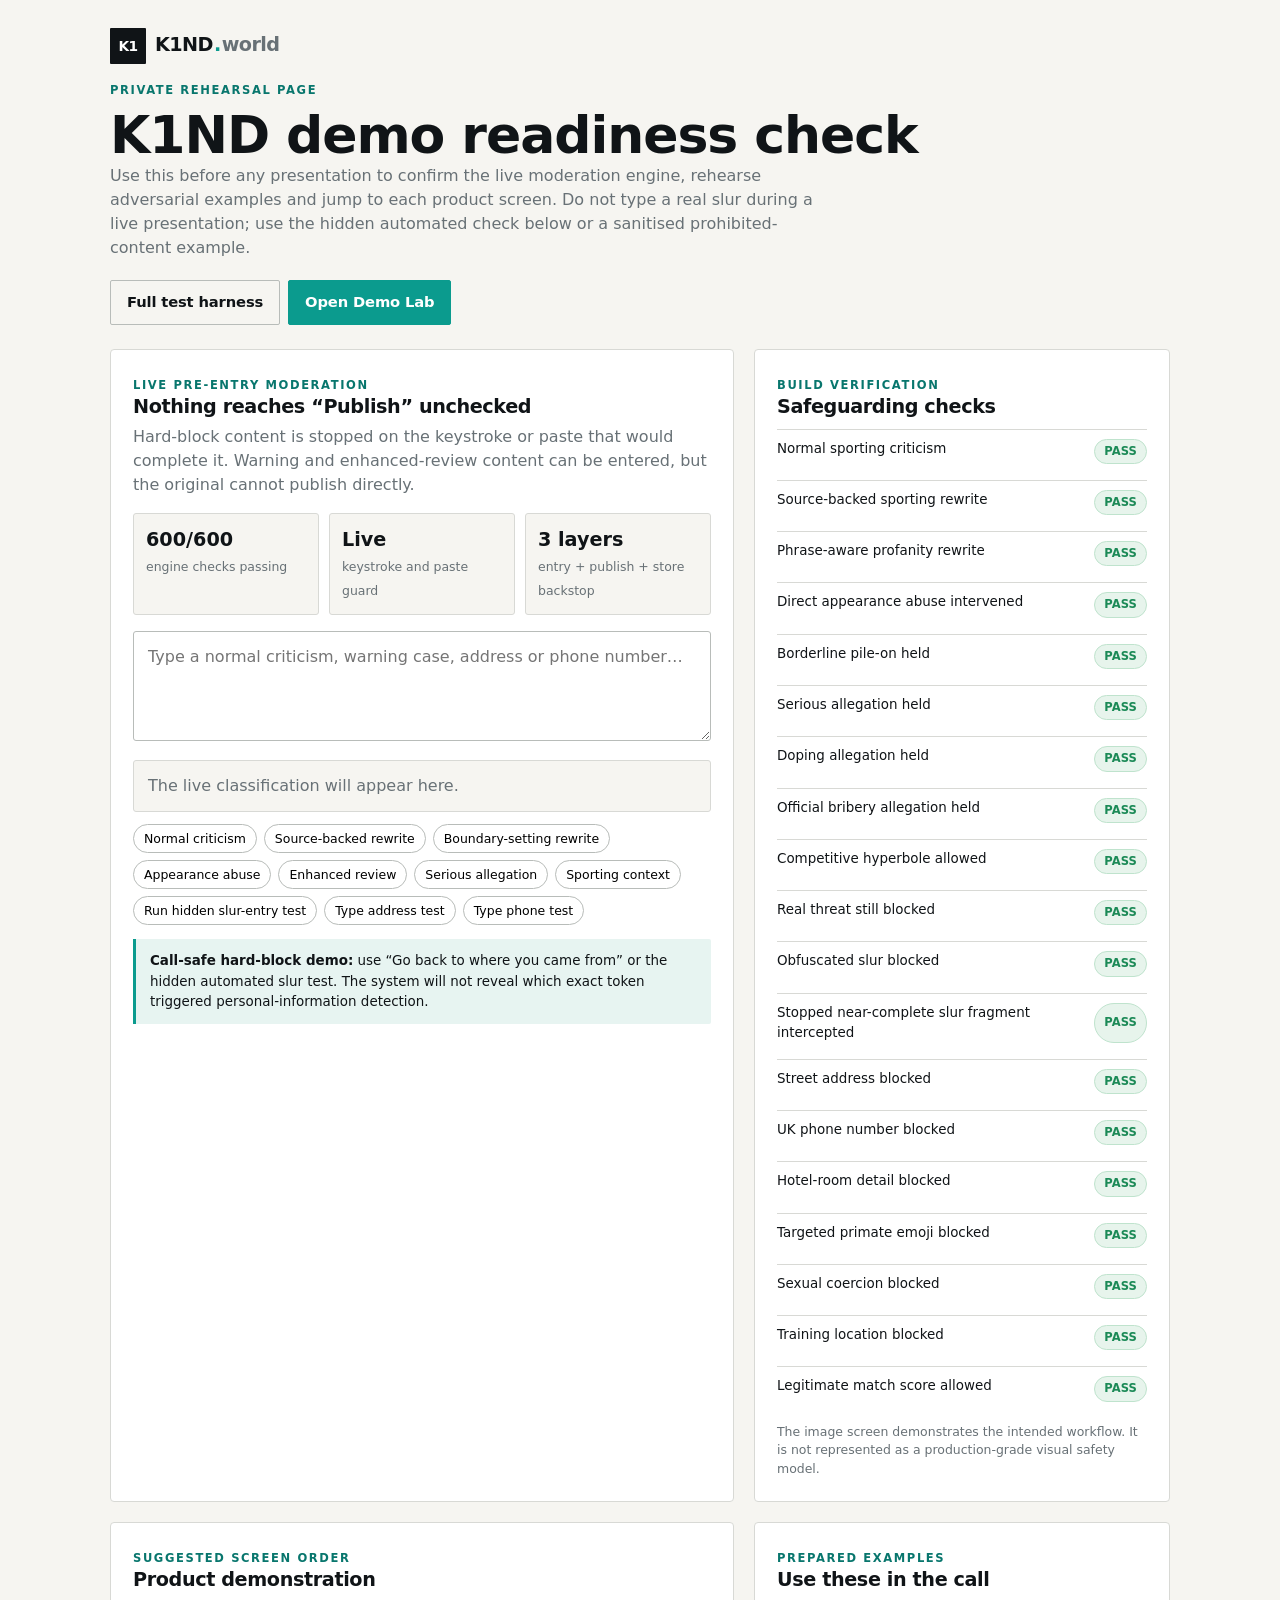
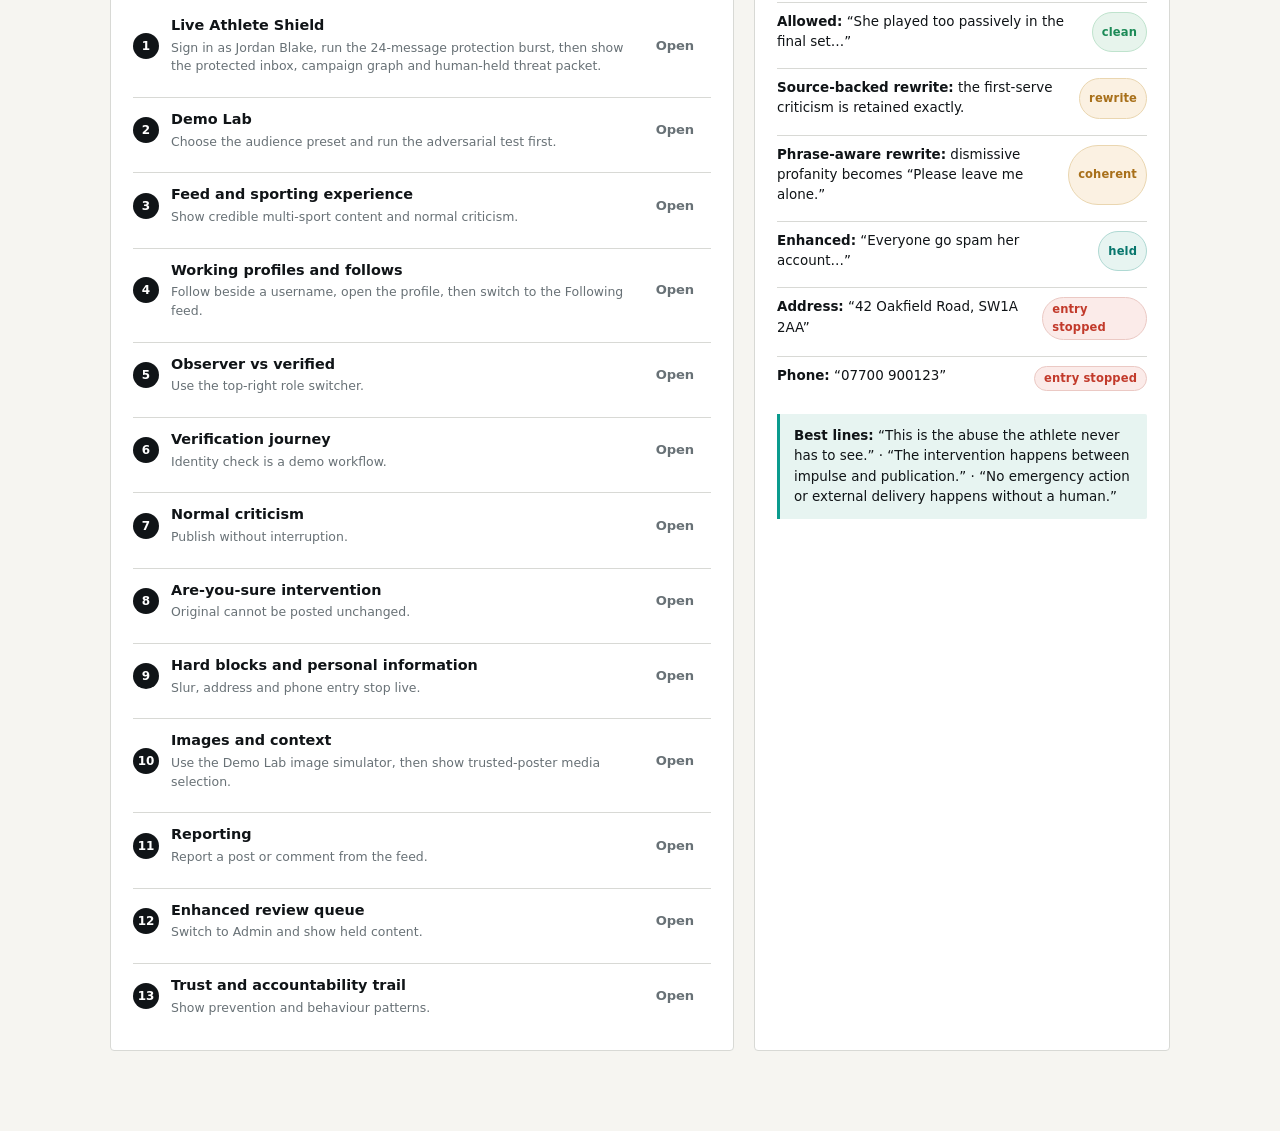
==== demo-rehearsal.html @ 433f6b6a "Add USOPENDEMO" ====
<!doctype html>
<html lang="en">
<head>
  <meta charset="utf-8" />
  <meta name="viewport" content="width=device-width, initial-scale=1" />
  <title>K1ND.world — Demo rehearsal</title>
  <link rel="stylesheet" href="/assets/css/styles.css?v=4.24.1.0" />
  <style>
    body { background: var(--paper); }
    .demo-shell { max-width: 1100px; margin: 0 auto; padding: 28px 20px 80px; }
    .demo-top { display:flex; justify-content:space-between; align-items:flex-start; gap:20px; flex-wrap:wrap; margin-bottom:24px; }
    .demo-top h1 { margin-top:8px; }
    .demo-grid { display:grid; grid-template-columns: 1.2fr .8fr; gap:20px; }
    .demo-card { background:#fff; border:1px solid var(--line); border-radius:var(--r-lg); padding:22px; }
    .demo-card h2 { font-size:1.2rem; margin-bottom:8px; }
    .status-grid { display:grid; grid-template-columns:repeat(3,1fr); gap:10px; margin:16px 0; }
    .status-box { padding:12px; border-radius:var(--r-md); border:1px solid var(--line); background:var(--paper); }
    .status-box b { display:block; font-size:1.2rem; }
    .status-box span { font-size:.78rem; color:var(--muted); }
    .rehearsal textarea { width:100%; min-height:110px; box-sizing:border-box; padding:13px 14px; border:1px solid var(--line-strong); border-radius:var(--r-md); font:inherit; resize:vertical; }
    .demo-result { margin-top:12px; padding:13px 14px; border-radius:var(--r-md); border:1px solid var(--line); background:var(--paper); min-height:48px; }
    .demo-result.clean { background:var(--ok-tint); border-color:#BFE3CD; }
    .demo-result.warning { background:var(--warn-tint); border-color:#EAD6B0; }
    .demo-result.review { background:var(--teal-tint); border-color:var(--teal-line); }
    .demo-result.block { background:var(--danger-tint); border-color:#EBC9C4; }
    .sample-row { display:flex; gap:7px; flex-wrap:wrap; margin-top:12px; }
    .sample { border:1px solid var(--line-strong); background:#fff; border-radius:999px; padding:6px 10px; cursor:pointer; font-size:.78rem; }
    .steps { counter-reset:step; display:grid; gap:10px; margin-top:14px; }
    .step { display:grid; grid-template-columns:28px 1fr auto; gap:10px; align-items:center; padding:11px 0; border-top:1px solid var(--line); }
    .step:first-child { border-top:0; }
    .step:before { counter-increment:step; content:counter(step); width:26px; height:26px; display:grid; place-items:center; border-radius:50%; background:var(--ink); color:#fff; font-size:.75rem; font-weight:700; }
    .step b { display:block; font-size:.9rem; }
    .step span { display:block; color:var(--muted); font-size:.78rem; margin-top:2px; }
    .pass-list { display:grid; gap:7px; margin-top:12px; }
    .pass-row { display:flex; justify-content:space-between; gap:12px; padding:9px 0; border-top:1px solid var(--line); font-size:.84rem; }
    .callout { margin-top:14px; padding:12px 14px; border-left:3px solid var(--teal); background:var(--teal-tint); border-radius:0 var(--r-sm) var(--r-sm) 0; font-size:.84rem; }
    @media (max-width:850px) { .demo-grid { grid-template-columns:1fr; } .status-grid { grid-template-columns:1fr; } }
  </style>
</head>
<body>
  <main class="demo-shell">
    <div class="demo-top">
      <div>
        <a class="brand" href="/"><span class="k">K1ND</span><span class="dot">.</span><span class="world">world</span></a>
        <span class="eyebrow" style="display:block;margin-top:18px">Private rehearsal page</span>
        <h1>K1ND demo readiness check</h1>
        <p class="muted" style="max-width:720px">Use this before any presentation to confirm the live moderation engine, rehearse adversarial examples and jump to each product screen. Do not type a real slur during a live presentation; use the hidden automated check below or a sanitised prohibited-content example.</p>
      </div>
      <div class="row gap-8 wrap">
        <a class="btn btn-ghost" href="/moderation-test.html">Full test harness</a>
        <a class="btn btn-teal" href="/demo-lab">Open Demo Lab</a>
      </div>
    </div>

    <div class="demo-grid">
      <section class="demo-card rehearsal">
        <span class="eyebrow">Live pre-entry moderation</span>
        <h2>Nothing reaches “Publish” unchecked</h2>
        <p class="muted">Hard-block content is stopped on the keystroke or paste that would complete it. Warning and enhanced-review content can be entered, but the original cannot publish directly.</p>
        <div class="status-grid">
          <div class="status-box"><b id="pass-count">—</b><span>engine checks passing</span></div>
          <div class="status-box"><b>Live</b><span>keystroke and paste guard</span></div>
          <div class="status-box"><b>3 layers</b><span>entry + publish + store backstop</span></div>
        </div>
        <textarea id="rehearsal" placeholder="Type a normal criticism, warning case, address or phone number…"></textarea>
        <div id="demo-result" class="demo-result"><span class="muted">The live classification will appear here.</span></div>
        <div class="sample-row">
          <button class="sample" data-load="She played too passively in the final set and needs to be more aggressive on the return.">Normal criticism</button>
          <button class="sample" data-load="Your first serve kept landing short, you useless clown.">Source-backed rewrite</button>
          <button class="sample" data-load="Why don't you just fuck off, you idiot?">Boundary-setting rewrite</button>
          <button class="sample" data-load="Fat cow.">Appearance abuse</button>
          <button class="sample" data-load="Everyone go spam her account after that loss.">Enhanced review</button>
          <button class="sample" data-load="That player is a rapist.">Serious allegation</button>
          <button class="sample" data-load="I'm going to destroy you in the final.">Sporting context</button>
          <button class="sample" data-type="slur">Run hidden slur-entry test</button>
          <button class="sample" data-type="address">Type address test</button>
          <button class="sample" data-type="phone">Type phone test</button>
        </div>
        <div class="callout"><strong>Call-safe hard-block demo:</strong> use “Go back to where you came from” or the hidden automated slur test. The system will not reveal which exact token triggered personal-information detection.</div>
      </section>

      <section class="demo-card">
        <span class="eyebrow">Build verification</span>
        <h2>Safeguarding checks</h2>
        <div id="pass-list" class="pass-list"></div>
        <p class="muted" style="font-size:.78rem;margin-top:12px">The image screen demonstrates the intended workflow. It is not represented as a production-grade visual safety model.</p>
      </section>

      <section class="demo-card">
        <span class="eyebrow">Suggested screen order</span>
        <h2>Product demonstration</h2>
        <div class="steps">
          <div class="step"><div><b>Live Athlete Shield</b><span>Sign in as Jordan Blake, run the 24-message protection burst, then show the protected inbox, campaign graph and human-held threat packet.</span></div><a class="btn btn-quiet btn-sm" href="/athlete-shield">Open</a></div>
          <div class="step"><div><b>Demo Lab</b><span>Choose the audience preset and run the adversarial test first.</span></div><a class="btn btn-quiet btn-sm" href="/demo-lab">Open</a></div>
          <div class="step"><div><b>Feed and sporting experience</b><span>Show credible multi-sport content and normal criticism.</span></div><a class="btn btn-quiet btn-sm" href="/feed">Open</a></div>
          <div class="step"><div><b>Working profiles and follows</b><span>Follow beside a username, open the profile, then switch to the Following feed.</span></div><a class="btn btn-quiet btn-sm" href="/user/maravolkov">Open</a></div>
          <div class="step"><div><b>Observer vs verified</b><span>Use the top-right role switcher.</span></div><a class="btn btn-quiet btn-sm" href="/feed">Open</a></div>
          <div class="step"><div><b>Verification journey</b><span>Identity check is a demo workflow.</span></div><a class="btn btn-quiet btn-sm" href="/verify">Open</a></div>
          <div class="step"><div><b>Normal criticism</b><span>Publish without interruption.</span></div><a class="btn btn-quiet btn-sm" href="/feed">Open</a></div>
          <div class="step"><div><b>Are-you-sure intervention</b><span>Original cannot be posted unchanged.</span></div><a class="btn btn-quiet btn-sm" href="/feed">Open</a></div>
          <div class="step"><div><b>Hard blocks and personal information</b><span>Slur, address and phone entry stop live.</span></div><a class="btn btn-quiet btn-sm" href="/create">Open</a></div>
          <div class="step"><div><b>Images and context</b><span>Use the Demo Lab image simulator, then show trusted-poster media selection.</span></div><a class="btn btn-quiet btn-sm" href="/demo-lab">Open</a></div>
          <div class="step"><div><b>Reporting</b><span>Report a post or comment from the feed.</span></div><a class="btn btn-quiet btn-sm" href="/feed">Open</a></div>
          <div class="step"><div><b>Enhanced review queue</b><span>Switch to Admin and show held content.</span></div><a class="btn btn-quiet btn-sm" href="/admin">Open</a></div>
          <div class="step"><div><b>Trust and accountability trail</b><span>Show prevention and behaviour patterns.</span></div><a class="btn btn-quiet btn-sm" href="/trust-dashboard">Open</a></div>
        </div>
      </section>

      <section class="demo-card">
        <span class="eyebrow">Prepared examples</span>
        <h2>Use these in the call</h2>
        <div class="pass-list">
          <div class="pass-row"><span><b>Allowed:</b> “She played too passively in the final set…”</span><span class="badge badge-ok">clean</span></div>
          <div class="pass-row"><span><b>Source-backed rewrite:</b> the first-serve criticism is retained exactly.</span><span class="badge badge-warn">rewrite</span></div>
          <div class="pass-row"><span><b>Phrase-aware rewrite:</b> dismissive profanity becomes “Please leave me alone.”</span><span class="badge badge-warn">coherent</span></div>
          <div class="pass-row"><span><b>Enhanced:</b> “Everyone go spam her account…”</span><span class="badge badge-review">held</span></div>
          <div class="pass-row"><span><b>Address:</b> “42 Oakfield Road, SW1A 2AA”</span><span class="badge badge-danger">entry stopped</span></div>
          <div class="pass-row"><span><b>Phone:</b> “07700 900123”</span><span class="badge badge-danger">entry stopped</span></div>
        </div>
        <div class="callout"><strong>Best lines:</strong> “This is the abuse the athlete never has to see.” · “The intervention happens between impulse and publication.” · “No emergency action or external delivery happens without a human.”</div>
      </section>
    </div>
  </main>

  <script type="module">
    import { moderateContent, TEST_CASES } from "/assets/js/moderation.js?v=4.24.1.0";
    import { attachLiveSafetyGuard } from "/assets/js/lib/liveGuard.js?v=4.24.1.0";

    const esc = (s) => String(s).replace(/[&<>\"]/g, c => ({"&":"&amp;","<":"&lt;",">":"&gt;","\"":"&quot;"}[c]));
    const ta = document.getElementById("rehearsal");
    const result = document.getElementById("demo-result");

    function classify() {
      if (!ta.value.trim()) { result.className = "demo-result"; result.innerHTML = '<span class="muted">The live classification will appear here.</span>'; return; }
      const r = moderateContent(ta.value);
      result.className = `demo-result ${r.outcome}`;
      const labels = { clean:"Clean — allowed", warning:"Are you sure? — source-backed rewrite, self-edit, cancel or enhanced moderation", review:"Enhanced moderation — held privately", block:"Hard block — cannot publish" };
      const draft = r.rewriteSuggestion || r.safeDraftSuggestion;
      const draftLabel = r.safeDraftSuggestion ? "Validated new draft (original stays blocked)" : "Source-backed rewrite";
      result.innerHTML = `<strong>${labels[r.outcome]}</strong><div class="muted" style="margin-top:4px">${esc(r.reason)}</div>${draft ? `<div style="margin-top:8px"><b>${draftLabel}:</b> ${esc(draft)}</div>${r.rewrite?.sourceBasis ? `<div class="muted" style="margin-top:4px"><b>Kept from the post:</b> ${esc(r.rewrite.sourceBasis)}</div>` : ""}` : ""}`;
    }
    attachLiveSafetyGuard(ta, { onSafeInput: classify });
    ta.addEventListener("input", classify);

    const checks = [
      ["Normal sporting criticism", "She played too passively in the final set and needs to be more aggressive on the return.", "clean"],
      ["Source-backed sporting rewrite", "Your first serve kept landing short, you useless clown.", "warning"],
      ["Phrase-aware profanity rewrite", "Why don't you just fuck off, you idiot?", "warning"],
      ["Direct appearance abuse intervened", "Fat cow.", "warning"],
      ["Borderline pile-on held", "Everyone go spam her account after that loss.", "review"],
      ["Serious allegation held", "That player is a rapist.", "review"],
      ["Doping allegation held", "She is doping.", "review"],
      ["Official bribery allegation held", "The umpire took money to make that call.", "review"],
      ["Competitive hyperbole allowed", "I'm going to destroy you in the final.", "clean"],
      ["Real threat still blocked", "I'm going to hurt you in the final.", "block"],
      ["Obfuscated slur blocked", "n1gger", "block"],
      ["Stopped near-complete slur fragment intercepted", "nigge", "warning"],
      ["Street address blocked", "42 Oakfield Road, SW1A 2AA", "block"],
      ["UK phone number blocked", "Call her on 07700 900123", "block"],
      ["Hotel-room detail blocked", "Room 214 at the Riverside Hotel", "block"],
      ["Targeted primate emoji blocked", "Send that 🦍 back where she belongs.", "block"],
      ["Sexual coercion blocked", "Send me your nudes.", "block"],
      ["Training location blocked", "She trains at Riverside Tennis Academy.", "block"],
      ["Legitimate match score allowed", "She won 7-6 6-4 and saved three break points.", "clean"],
    ];
    const passed = TEST_CASES.filter((test) => {
      const outcome = moderateContent(test.input, test.context || {});
      const rewriteOK = !test.expectRewrite || outcome.rewriteSuggestion === test.expectRewrite || (outcome.rewrite?.suppressedCandidate === test.expectRewrite && outcome.rewrite?.evaluation?.suitable === false);
      const noRewriteOK = !test.expectNoRewrite || outcome.rewriteSuggestion === undefined;
      const safeDraftOK = !test.expectSafeDraft || outcome.safeDraftSuggestion === test.expectSafeDraft;
      const noSafeDraftOK = !test.expectNoSafeDraft || outcome.safeDraftSuggestion === undefined;
      const sourceBasisOK = !test.expectSourceBasis || String(outcome.rewrite?.sourceBasis || "").toLowerCase().includes(test.expectSourceBasis.toLowerCase());
      const safeDraftValidated = !outcome.safeDraftSuggestion || (outcome.rewrite?.status === "safe_new_draft" && outcome.rewrite?.validatedClean === true && moderateContent(outcome.safeDraftSuggestion, test.context || {}).outcome === "clean");
      const noBlockBypass = test.expect !== "block" || outcome.rewriteSuggestion === undefined;
      const speechActOK = !test.expectSpeechAct || outcome.analysis?.contextAssessment?.speechActId === test.expectSpeechAct;
      const assessment = outcome.analysis?.contextAssessment;
      const targetRoleOK = !test.expectTargetRole || assessment?.targetAudience?.role === test.expectTargetRole;
      const targetScopeOK = !test.expectTargetScope || assessment?.targetScope === test.expectTargetScope;
      const pileOnOK = !test.expectPileOn || assessment?.conversation?.pileOn === true;
      const repeatedOK = test.expectRepeatedTargeting == null || assessment?.conversation?.repeatedAuthorInterventions === test.expectRepeatedTargeting;
      const rewriteOptionsOK = !test.expectRewriteOptions || outcome.rewrite?.options?.length >= test.expectRewriteOptions || outcome.rewrite?.status === "fidelity_not_proven";
      const clauseMapOK = !test.expectClauseMap || outcome.rewrite?.clauses?.length >= 2;
      const codeSwitchOK = !test.expectCodeSwitch || outcome.codeSwitch === true;
      const codedMeaningOK = !test.expectCodedMeaning || !!outcome.analysis?.codedMeaning;
      const crossThreadOK = test.expectCrossThread == null || assessment?.conversation?.crossThreadInterventions === test.expectCrossThread;
      const semantic = outcome.analysis?.semanticIntent;
      const semanticActOK = !test.expectSemanticAct || semantic?.summary?.dominantSpeechAct === test.expectSemanticAct;
      const mixedIntentOK = !test.expectMixedIntent || semantic?.summary?.mixedIntent === true;
      const severeFloorOK = !test.expectSevereFloor || semantic?.severeFloor?.locked === true;
      return outcome.outcome === test.expect && rewriteOK && noRewriteOK && safeDraftOK && noSafeDraftOK && sourceBasisOK && safeDraftValidated && noBlockBypass && speechActOK && targetRoleOK && targetScopeOK && pileOnOK && repeatedOK && rewriteOptionsOK && clauseMapOK && codeSwitchOK && codedMeaningOK && crossThreadOK && semanticActOK && mixedIntentOK && severeFloorOK;
    }).length;
    document.getElementById("pass-count").textContent = `${passed}/${TEST_CASES.length}`;
    document.getElementById("pass-list").innerHTML = checks.map(([label, text, expected]) => {
      const got = moderateContent(text).outcome;
      return `<div class="pass-row"><span>${esc(label)}</span><span class="badge ${got === expected ? "badge-ok" : "badge-danger"}">${got === expected ? "PASS" : "FAIL"}</span></div>`;
    }).join("");

    function typeSafely(text) {
      ta.value = ""; ta.focus(); classify();
      let i = 0;
      const timer = setInterval(() => {
        if (i >= text.length) { clearInterval(timer); return; }
        const ch = text[i++];
        ta.setSelectionRange(ta.value.length, ta.value.length);
        const before = new InputEvent("beforeinput", { bubbles:true, cancelable:true, inputType:"insertText", data:ch });
        const allowed = ta.dispatchEvent(before);
        if (allowed) {
          ta.setRangeText(ch, ta.selectionStart, ta.selectionEnd, "end");
          ta.dispatchEvent(new InputEvent("input", { bubbles:true, inputType:"insertText", data:ch }));
        }
      }, 45);
    }

    document.addEventListener("click", (e) => {
      const load = e.target.closest("[data-load]");
      if (load) { ta.value = load.dataset.load; ta.dispatchEvent(new InputEvent("input", { bubbles:true })); ta.focus(); }
      const test = e.target.closest("[data-type]");
      if (!test) return;
      const values = { slur:"n1gger", address:"42 Oakfield Road", phone:"07700 900123" };
      typeSafely(values[test.dataset.type]);
    });
  </script>
</body>
</html>
---- assets/css/styles.css ----
/* =========================================================================
   K1ND.world — design system
   Premium, calm, credible. Black / white / soft grey with a single teal accent.
   No external fonts or CDNs — system stack only, fully offline.
   ========================================================================= */

:root {
  /* Ink & surfaces */
  --ink:        #0B0F14;
  --ink-soft:   #1B242D;
  --bg:         #FFFFFF;
  --paper:      #F6F7F8;
  --paper-2:    #EEF1F3;
  --line:       #E2E6EA;
  --line-strong:#CBD2D8;
  --muted:      #69737D;
  --muted-2:    #9AA3AB;

  /* Accent — one calm teal, used only where trust is signalled */
  --teal:       #0E9C90;
  --teal-deep:  #0A6F66;
  --teal-tint:  #E7F5F3;
  --teal-line:  #B9E2DC;

  /* Status */
  --danger:     #C23A2B;
  --danger-tint:#FBEBE9;
  --warn:       #A8701A;
  --warn-tint:  #FBF1E2;
  --ok:         #1C8A57;
  --ok-tint:    #E7F4EC;

  /* Type */
  --font-sans: -apple-system, BlinkMacSystemFont, "Segoe UI", system-ui, Roboto,
               Helvetica, Arial, sans-serif;
  --font-mono: ui-monospace, "SF Mono", "Cascadia Code", Menlo, Consolas, monospace;

  /* Shape & depth */
  --r-sm: 8px;
  --r-md: 12px;
  --r-lg: 18px;
  --r-pill: 999px;
  --shadow-sm: 0 1px 2px rgba(11,15,20,.05), 0 1px 1px rgba(11,15,20,.04);
  --shadow-md: 0 6px 24px rgba(11,15,20,.08), 0 1px 2px rgba(11,15,20,.05);
  --shadow-lg: 0 18px 48px rgba(11,15,20,.14);

  /* Layout */
  --maxw: 1120px;
  --readw: 720px;
}

/* ---------- reset ---------- */
*, *::before, *::after { box-sizing: border-box; }
html, body { margin: 0; padding: 0; }
html { -webkit-text-size-adjust: 100%; }
body {
  font-family: var(--font-sans);
  color: var(--ink);
  background: var(--bg);
  line-height: 1.5;
  font-size: 16px;
  -webkit-font-smoothing: antialiased;
  text-rendering: optimizeLegibility;
}
img { max-width: 100%; display: block; }
button { font-family: inherit; }
a { color: inherit; }

/* ---------- type scale ---------- */
h1, h2, h3, h4 { margin: 0; font-weight: 640; letter-spacing: -0.02em; line-height: 1.1; }
h1 { font-size: clamp(2rem, 5vw, 3.25rem); }
h2 { font-size: clamp(1.5rem, 3.5vw, 2.15rem); }
h3 { font-size: 1.25rem; letter-spacing: -0.015em; }
h4 { font-size: 1.02rem; letter-spacing: -0.01em; }
p  { margin: 0; }

.eyebrow {
  font-size: 0.72rem; font-weight: 600; letter-spacing: 0.16em;
  text-transform: uppercase; color: var(--teal-deep);
}
.muted   { color: var(--muted); }
.mono    { font-family: var(--font-mono); font-variant-numeric: tabular-nums; }

/* ---------- app shell ---------- */
#app { min-height: 100vh; display: flex; flex-direction: column; }

.shell-main {
  flex: 1;
  width: 100%;
  max-width: var(--maxw);
  margin: 0 auto;
  padding: 28px 20px 96px;
}

/* ---------- top bar ---------- */
.topbar {
  position: sticky; top: 0; z-index: 40;
  background: rgba(255,255,255,.86);
  backdrop-filter: saturate(1.2) blur(10px);
  border-bottom: 1px solid var(--line);
}
.topbar-inner {
  max-width: var(--maxw); margin: 0 auto;
  display: flex; align-items: center; gap: 16px;
  padding: 12px 20px;
}
.brand {
  display: inline-flex; align-items: baseline; gap: 2px;
  font-weight: 680; letter-spacing: -0.03em; font-size: 1.15rem;
  text-decoration: none; color: var(--ink);
}
.brand .k { color: var(--ink); }
.brand .dot { color: var(--teal); }
.brand .world { color: var(--muted); font-weight: 560; }

.nav {
  display: flex; gap: 2px; margin-left: 8px; flex-wrap: wrap;
}
.nav a {
  text-decoration: none; color: var(--muted);
  font-size: 0.9rem; font-weight: 540;
  padding: 7px 11px; border-radius: var(--r-pill);
  transition: background .15s ease, color .15s ease;
}
.nav a:hover { color: var(--ink); background: var(--paper); }
.nav a.active { color: #fff; background: var(--teal); }
.nav a.active:hover { color: #fff; background: var(--teal-deep); }
.nav a.locked::after { content: "  \1F512"; font-size: 0.72em; opacity: .6; }

.topbar-spacer { flex: 1; }

/* ---------- role switcher (DEV control) ---------- */
.roleswitch {
  display: inline-flex; align-items: center; gap: 8px;
  position: relative;
}
.roleswitch-label {
  font-size: 0.62rem; font-weight: 700; letter-spacing: .12em;
  text-transform: uppercase; color: var(--muted-2); white-space: nowrap;
  border: 1px dashed var(--line-strong); border-radius: var(--r-sm);
  padding: 3px 7px;
}
.roleswitch select {
  appearance: none; -webkit-appearance: none;
  font-family: inherit; font-size: 0.85rem; font-weight: 560;
  color: var(--ink); background: var(--bg);
  border: 1px solid var(--line-strong); border-radius: var(--r-pill);
  padding: 7px 30px 7px 13px; cursor: pointer;
  background-image:
    linear-gradient(45deg, transparent 50%, var(--muted) 50%),
    linear-gradient(135deg, var(--muted) 50%, transparent 50%);
  background-position: right 13px center, right 8px center;
  background-size: 5px 5px, 5px 5px; background-repeat: no-repeat;
}
.roleswitch select:focus-visible { outline: 2px solid var(--teal); outline-offset: 1px; }

/* ---------- generic surfaces ---------- */
.card {
  background: var(--bg); border: 1px solid var(--line);
  border-radius: var(--r-lg); box-shadow: var(--shadow-sm);
}
.card-pad { padding: 20px; }
.panel {
  background: var(--paper); border: 1px solid var(--line);
  border-radius: var(--r-md); padding: 16px 18px;
}

/* ---------- buttons ---------- */
.btn {
  display: inline-flex; align-items: center; justify-content: center; gap: 8px;
  font-size: 0.92rem; font-weight: 580; letter-spacing: -0.01em;
  padding: 10px 16px; border-radius: var(--r-pill);
  border: 1px solid transparent; cursor: pointer;
  transition: transform .06s ease, background .15s ease, border-color .15s ease, color .15s ease;
  text-decoration: none; white-space: nowrap;
}
.btn:active { transform: translateY(1px); }
.btn:focus-visible { outline: 2px solid var(--teal); outline-offset: 2px; }
.btn-primary { background: var(--ink); color: #fff; }
.btn-primary:hover { background: var(--ink-soft); }
.btn-teal { background: var(--teal); color: #fff; }
.btn-teal:hover { background: var(--teal-deep); }
.btn-ghost { background: var(--bg); color: var(--ink); border-color: var(--line-strong); }
.btn-ghost:hover { background: var(--paper); }
.btn-quiet { background: transparent; color: var(--muted); }
.btn-quiet:hover { color: var(--ink); background: var(--paper); }
.btn-danger { background: var(--danger-tint); color: var(--danger); border-color: #EBC9C4; }
.btn-danger:hover { background: #F6DED9; }
.btn-sm { padding: 6px 12px; font-size: 0.82rem; }
.btn:disabled { opacity: .5; cursor: not-allowed; }

/* ---------- badges / chips ---------- */
.badge {
  display: inline-flex; align-items: center; gap: 5px;
  font-size: 0.72rem; font-weight: 620; letter-spacing: .01em;
  padding: 3px 9px; border-radius: var(--r-pill);
  border: 1px solid var(--line); background: var(--paper); color: var(--muted);
}
.badge-teal { background: var(--teal-tint); color: var(--teal-deep); border-color: var(--teal-line); }
.badge-ok { background: var(--ok-tint); color: var(--ok); border-color: #BFE3CD; }
.badge-warn { background: var(--warn-tint); color: var(--warn); border-color: #EAD6B0; }
.badge-danger { background: var(--danger-tint); color: var(--danger); border-color: #EBC9C4; }
.badge .tick { font-size: 0.9em; }

/* verified seal — the signature mark */
.seal {
  display: inline-flex; align-items: center; gap: 6px;
  color: var(--teal-deep); font-weight: 620; font-size: 0.8rem;
}
.seal svg { width: 15px; height: 15px; }

/* ---------- avatar ---------- */
.avatar {
  width: 40px; height: 40px; border-radius: 50%;
  border: 1px solid var(--line); flex: none; object-fit: cover;
  background: var(--paper);
}
.avatar-sm { width: 30px; height: 30px; }
.avatar-lg { width: 72px; height: 72px; }

/* ---------- utility ---------- */
.row { display: flex; align-items: center; gap: 12px; }
.col { display: flex; flex-direction: column; }
.gap-4 { gap: 4px; } .gap-8 { gap: 8px; } .gap-12 { gap: 12px; } .gap-16 { gap: 16px; }
.wrap { flex-wrap: wrap; }
.spread { justify-content: space-between; }
.center { align-items: center; }
.stack > * + * { margin-top: 14px; }
.hairline { height: 1px; background: var(--line); border: 0; margin: 0; }
.hidden { display: none !important; }

/* Dev / scaffold readout (Stage 1) */
.kv { display: grid; grid-template-columns: minmax(0,180px) 1fr; gap: 8px 16px; }
.kv dt { color: var(--muted); font-size: 0.86rem; }
.kv dd { margin: 0; font-weight: 560; }
.pill-count {
  display: inline-flex; align-items: baseline; gap: 6px;
  border: 1px solid var(--line); border-radius: var(--r-md);
  padding: 10px 14px; background: var(--bg);
}
.pill-count b { font-family: var(--font-mono); font-size: 1.4rem; letter-spacing: -0.02em; }
.pill-count span { color: var(--muted); font-size: 0.78rem; text-transform: uppercase; letter-spacing: .08em; }
.count-grid { display: flex; flex-wrap: wrap; gap: 10px; }

pre.inspect {
  margin: 0; padding: 14px 16px; background: var(--ink); color: #D6E2E0;
  border-radius: var(--r-md); overflow: auto; max-height: 320px;
  font-family: var(--font-mono); font-size: 0.78rem; line-height: 1.55;
}

.demo-note {
  display: flex; gap: 10px; align-items: flex-start;
  border: 1px dashed var(--line-strong); border-radius: var(--r-md);
  padding: 12px 14px; background: var(--paper); color: var(--muted);
  font-size: 0.86rem;
}
.demo-note b { color: var(--ink-soft); }

@media (max-width: 720px) {
  .nav { display: none; }         /* condensed nav arrives with real pages */
  .kv { grid-template-columns: 1fr; gap: 2px 0; }
  .kv dt { margin-top: 8px; }
}

/* =========================================================================
   Landing page (/)
   ========================================================================= */
.landing { display: flex; flex-direction: column; gap: 84px; }
.landing section { scroll-margin-top: 80px; }

/* hero */
.hero { display: grid; grid-template-columns: 1.05fr .95fr; gap: 48px; align-items: center; padding-top: 12px; }
.hero-copy { max-width: 560px; }
.hero h1 {
  font-size: clamp(2.4rem, 6vw, 4rem); line-height: 1.02; letter-spacing: -0.035em;
  margin: 14px 0 0;
}
.hero h1 .accent { color: var(--teal-deep); }
.hero-sub { font-size: 1.14rem; color: var(--ink-soft); margin-top: 18px; line-height: 1.5; }
.hero-cta { display: flex; gap: 12px; flex-wrap: wrap; margin-top: 28px; }
.hero-fine {
  margin-top: 18px; font-size: .8rem; color: var(--muted);
  display: inline-flex; align-items: center; gap: 8px;
}
.hero-fine .dotk { width: 6px; height: 6px; border-radius: 50%; background: var(--teal); }

/* the signature: a pre-post moderation moment */
.check-card {
  background: var(--bg); border: 1px solid var(--line); border-radius: var(--r-lg);
  box-shadow: var(--shadow-lg); padding: 22px; position: relative; overflow: hidden;
}
.check-card::before {
  content: ""; position: absolute; inset: 0 auto 0 0; width: 4px; background: var(--teal);
}
.check-head {
  font-size: .72rem; font-weight: 700; letter-spacing: .14em; text-transform: uppercase;
  color: var(--muted); display: flex; align-items: center; gap: 8px;
}
.check-draft {
  margin: 14px 0; padding: 12px 14px; border-radius: var(--r-sm);
  background: var(--paper); border: 1px solid var(--line);
  font-family: var(--font-mono); font-size: .9rem; color: var(--ink-soft);
  text-decoration: line-through; text-decoration-color: var(--danger); text-decoration-thickness: 1px;
}
.check-verdict { font-weight: 640; font-size: 1.02rem; letter-spacing: -0.01em; }
.check-verdict .q { color: var(--warn); }
.check-body { color: var(--muted); font-size: .9rem; margin-top: 6px; }
.check-rewrite {
  margin-top: 16px; background: var(--teal-tint); border: 1px solid var(--teal-line);
  border-radius: var(--r-md); padding: 13px 15px;
}
.check-rewrite .seal { margin-bottom: 6px; }
.check-rewrite p { font-size: .96rem; color: var(--ink); }

/* section headers */
.sec-head { max-width: 640px; }
.sec-head h2 { margin-top: 10px; }
.sec-head p { color: var(--muted); margin-top: 12px; font-size: 1.05rem; }

/* the model — three pillars */
.pillars { display: grid; grid-template-columns: repeat(3, 1fr); gap: 18px; margin-top: 34px; }
.pillar {
  border: 1px solid var(--line); border-radius: var(--r-lg); padding: 22px; background: var(--bg);
  display: flex; flex-direction: column; gap: 10px;
}
.pillar .num {
  font-family: var(--font-mono); font-size: .8rem; color: var(--teal-deep);
  border: 1px solid var(--teal-line); background: var(--teal-tint);
  width: 30px; height: 30px; border-radius: 8px; display: grid; place-items: center; font-weight: 600;
}
.pillar h3 { font-size: 1.1rem; }
.pillar p { color: var(--muted); font-size: .95rem; }

/* why sport */
.split { display: grid; grid-template-columns: 1fr 1fr; gap: 40px; align-items: center; }
.split-list { list-style: none; padding: 0; margin: 18px 0 0; display: flex; flex-direction: column; gap: 12px; }
.split-list li { display: flex; gap: 12px; align-items: flex-start; color: var(--ink-soft); }
.split-list .tick {
  flex: none; width: 22px; height: 22px; border-radius: 50%; background: var(--teal-tint);
  color: var(--teal-deep); display: grid; place-items: center; font-size: .78rem; font-weight: 700; margin-top: 1px;
}

/* case study */
.casestudy {
  border: 1px solid var(--teal-line); background: linear-gradient(180deg, var(--teal-tint), #fff 120%);
  border-radius: var(--r-lg); padding: 34px;
}
.casestudy .future-tag {
  display: inline-flex; align-items: center; gap: 7px; font-size: .72rem; font-weight: 700;
  letter-spacing: .1em; text-transform: uppercase; color: var(--teal-deep);
  border: 1px dashed var(--teal); border-radius: var(--r-pill); padding: 4px 11px; background: #fff;
}
.casestudy h2 { margin-top: 16px; }
.casestudy p { color: var(--ink-soft); margin-top: 12px; max-width: 680px; }

/* audience */
.audience { display: grid; grid-template-columns: repeat(4, 1fr); gap: 16px; margin-top: 32px; }
.aud {
  border: 1px solid var(--line); border-radius: var(--r-md); padding: 20px; background: var(--bg);
}
.aud .k { font-size: 1.6rem; }
.aud h4 { margin: 10px 0 6px; }
.aud p { color: var(--muted); font-size: .9rem; }

/* closing */
.closing {
  border-radius: var(--r-lg); background: var(--ink); color: #fff; padding: 44px 40px;
  display: flex; align-items: center; justify-content: space-between; gap: 28px; flex-wrap: wrap;
}
.closing h2 { color: #fff; }
.closing p { color: #B9C2C9; margin-top: 8px; max-width: 520px; }
.closing .btn-teal { background: var(--teal); }

/* footer */
.site-footer {
  border-top: 1px solid var(--line); margin-top: 20px; padding: 26px 0 8px;
  display: flex; justify-content: space-between; gap: 16px; flex-wrap: wrap;
  color: var(--muted); font-size: .84rem;
}

@media (max-width: 860px) {
  .landing { gap: 64px; }
  .hero { grid-template-columns: 1fr; gap: 32px; }
  .pillars { grid-template-columns: 1fr; }
  .split { grid-template-columns: 1fr; gap: 24px; }
  .audience { grid-template-columns: 1fr 1fr; }
  .closing { padding: 32px 24px; }
}
@media (max-width: 480px) {
  .audience { grid-template-columns: 1fr; }
}

/* =========================================================================
   Page header (shared by feed/create/etc.)
   ========================================================================= */
.page-head { display: flex; align-items: flex-end; justify-content: space-between; gap: 16px; margin-bottom: 22px; }
.page-head h1 { font-size: clamp(1.7rem, 4vw, 2.4rem); margin-top: 6px; }

/* =========================================================================
   Feed
   ========================================================================= */
.feed-wrap { max-width: 660px; margin: 0 auto; }
.feed { display: flex; flex-direction: column; gap: 16px; }

.observer-banner, .locked-note {
  border: 1px dashed var(--line-strong); background: var(--paper);
  border-radius: var(--r-md); color: var(--muted);
}
.observer-banner {
  padding: 16px 18px; display: flex; align-items: center; justify-content: space-between;
  gap: 14px; flex-wrap: wrap; margin-bottom: 18px;
}
.observer-banner b { color: var(--ink); }

.post { background: var(--bg); border: 1px solid var(--line); border-radius: var(--r-lg); padding: 18px 18px 8px; box-shadow: var(--shadow-sm); }
.post-head { display: flex; align-items: center; gap: 11px; }
.post-author { font-weight: 620; letter-spacing: -0.01em; }
.post-head .seal { display: inline-flex; }
.post-time { color: var(--muted-2); font-size: .8rem; }
.post-body { margin: 12px 0 14px; line-height: 1.55; color: var(--ink-soft); white-space: pre-wrap; }
.post-actions { display: flex; align-items: center; gap: 8px; border-top: 1px solid var(--line); padding-top: 8px; }

.act {
  display: inline-flex; align-items: center; gap: 7px; background: transparent;
  border: 0; cursor: pointer; color: var(--muted); font-size: .86rem; font-weight: 560;
  padding: 7px 10px; border-radius: var(--r-pill); transition: background .12s, color .12s;
}
.act:hover { background: var(--paper); color: var(--ink); }
.act-on { color: var(--teal-deep); }
.act-static { cursor: default; }
.act-static:hover { background: transparent; color: var(--muted); }
.icon-btn { background: transparent; border: 0; cursor: pointer; color: var(--muted-2); padding: 6px; border-radius: 8px; }
.icon-btn:hover { color: var(--danger); background: var(--danger-tint); }

/* comments */
.comments { border-top: 1px solid var(--line); margin-top: 8px; padding-top: 12px; }
.comment { display: flex; gap: 10px; padding: 8px 0; }
.comment .body { flex: 1; }
.comment .c-top { display: flex; align-items: center; gap: 7px; }
.comment .c-name { font-weight: 600; font-size: .9rem; }
.comment .c-time { color: var(--muted-2); font-size: .76rem; }
.comment .c-text { color: var(--ink-soft); font-size: .92rem; margin-top: 1px; }
.comment .icon-btn { align-self: flex-start; }

.locked-note { padding: 11px 13px; display: flex; gap: 9px; align-items: center; font-size: .88rem; margin-top: 6px; }
.locked-note a { color: var(--teal-deep); font-weight: 600; }

.comment-composer { display: flex; gap: 10px; margin-top: 8px; padding-top: 6px; }
.cc-input { flex: 1; }
.cc-input textarea {
  width: 100%; box-sizing: border-box; resize: none; overflow: hidden;
  font-family: inherit; font-size: .92rem; line-height: 1.45;
  border: 1px solid var(--line-strong); border-radius: var(--r-md); padding: 9px 12px; min-height: 40px;
}
.cc-input textarea:focus-visible { outline: 2px solid var(--teal); outline-offset: 1px; border-color: var(--teal); }
.cc-row { display: flex; align-items: center; justify-content: space-between; margin-top: 8px; }
.cc-hint { font-size: .74rem; color: var(--muted-2); display: inline-flex; align-items: center; gap: 5px; }

/* =========================================================================
   Create composer
   ========================================================================= */
.create-wrap { max-width: 640px; margin: 0 auto; }
.composer-card { background: var(--bg); border: 1px solid var(--line); border-radius: var(--r-lg); box-shadow: var(--shadow-sm); padding: 20px; }
.composer-id { display: flex; align-items: center; gap: 11px; margin-bottom: 14px; }
.composer textarea {
  width: 100%; box-sizing: border-box; min-height: 130px; resize: vertical;
  font-family: inherit; font-size: 1.05rem; line-height: 1.5;
  border: 1px solid var(--line-strong); border-radius: var(--r-md); padding: 13px 15px;
}
.composer textarea:focus-visible { outline: 2px solid var(--teal); outline-offset: 1px; border-color: var(--teal); }
.composer-foot { display: flex; align-items: center; justify-content: space-between; margin-top: 14px; gap: 12px; }
.composer-foot .hint { font-size: .82rem; color: var(--muted); display: inline-flex; align-items: center; gap: 6px; }

.locked-state {
  border: 1px solid var(--line); border-radius: var(--r-lg); background: var(--bg); box-shadow: var(--shadow-sm);
  padding: 26px; text-align: left;
}
.locked-state .lock-badge {
  display: inline-flex; align-items: center; gap: 8px; font-size: .74rem; font-weight: 700;
  letter-spacing: .1em; text-transform: uppercase; color: var(--warn);
  background: var(--warn-tint); border: 1px solid #EAD6B0; padding: 5px 11px; border-radius: var(--r-pill);
}
.locked-state h2 { margin: 14px 0 8px; font-size: 1.4rem; }
.locked-state p { color: var(--muted); max-width: 460px; }
.locked-preview {
  margin-top: 18px; border: 1px dashed var(--line-strong); border-radius: var(--r-md);
  padding: 16px; background: var(--paper); color: var(--muted-2); position: relative; user-select: none;
}
.locked-preview::after { content: "🔒"; position: absolute; top: 12px; right: 14px; }

/* =========================================================================
   Modal
   ========================================================================= */
.modal-overlay {
  position: fixed; inset: 0; z-index: 100; display: grid; place-items: center; padding: 20px;
  background: rgba(11,15,20,.44); backdrop-filter: blur(2px);
  opacity: 0; transition: opacity .14s ease;
}
.modal-overlay.show { opacity: 1; }
.modal {
  width: 100%; max-width: 460px; background: var(--bg); border-radius: var(--r-lg);
  box-shadow: var(--shadow-lg); padding: 24px; border-top: 4px solid var(--teal);
  transform: translateY(6px); transition: transform .14s ease;
}
.modal-overlay.show .modal { transform: translateY(0); }
.modal-warn { border-top-color: var(--warn); }
.modal-block { border-top-color: var(--danger); }
.modal-title { font-size: 1.25rem; letter-spacing: -0.02em; }
.modal-body { margin: 10px 0 18px; color: var(--ink-soft); line-height: 1.5; }
.modal-body p + p { margin-top: 10px; }
.modal-actions { display: flex; flex-wrap: wrap; gap: 8px; justify-content: flex-end; }
.mod-rewrite {
  margin-top: 14px; background: var(--teal-tint); border: 1px solid var(--teal-line);
  border-radius: var(--r-md); padding: 13px 15px;
}
.mod-rewrite .seal { margin-bottom: 6px; }
.mod-rewrite p { color: var(--ink); }

/* =========================================================================
   Toast
   ========================================================================= */
.toast {
  position: fixed; left: 50%; bottom: 26px; transform: translate(-50%, 20px);
  background: var(--ink); color: #fff; padding: 11px 18px; border-radius: var(--r-pill);
  font-size: .9rem; font-weight: 540; box-shadow: var(--shadow-lg); z-index: 120;
  opacity: 0; pointer-events: none; transition: opacity .18s ease, transform .18s ease;
}
.toast.show { opacity: 1; transform: translate(-50%, 0); }

@media (max-width: 480px) {
  .modal-actions { justify-content: stretch; }
  .modal-actions .btn { flex: 1; }
}

/* =========================================================================
   Verify flow (/verify)
   ========================================================================= */
.verify-wrap { max-width: 640px; margin: 0 auto; }
.verify-demo-banner {
  display: flex; gap: 10px; align-items: center; background: var(--teal-tint);
  border: 1px solid var(--teal-line); color: var(--teal-deep); border-radius: var(--r-md);
  padding: 11px 14px; font-size: .86rem; font-weight: 540; margin-bottom: 20px;
}

/* stepper */
.stepper { display: flex; gap: 0; margin: 4px 0 22px; }
.vstep { flex: 1; display: flex; flex-direction: column; align-items: center; gap: 7px; position: relative; text-align: center; }
.vstep::before {
  content: ""; position: absolute; top: 15px; left: -50%; width: 100%; height: 2px; background: var(--line); z-index: 0;
}
.vstep:first-child::before { display: none; }
.vstep.done::before, .vstep.active::before { background: var(--teal); }
.vstep .num {
  width: 32px; height: 32px; border-radius: 50%; display: grid; place-items: center;
  font-size: .82rem; font-weight: 640; z-index: 1; border: 2px solid var(--line);
  background: #fff; color: var(--muted-2); font-family: var(--font-mono);
}
.vstep.active .num { background: var(--ink); color: #fff; border-color: var(--ink); }
.vstep.done .num { background: var(--teal); color: #fff; border-color: var(--teal); }
.vstep .lbl { font-size: .72rem; color: var(--muted); line-height: 1.2; max-width: 92px; }
.vstep.active .lbl { color: var(--ink); font-weight: 600; }

/* step card */
.step-card { background: var(--bg); border: 1px solid var(--line); border-radius: var(--r-lg); box-shadow: var(--shadow-sm); padding: 24px; }
.step-card .step-eyebrow { font-size: .72rem; font-weight: 700; letter-spacing: .12em; text-transform: uppercase; color: var(--teal-deep); }
.step-card h2 { font-size: 1.4rem; margin: 8px 0 6px; }
.step-card .step-desc { color: var(--muted); margin-bottom: 16px; }
.fake-field {
  border: 1px solid var(--line-strong); border-radius: var(--r-md); padding: 11px 14px;
  background: var(--paper); color: var(--ink-soft); font-size: .95rem; margin-bottom: 12px;
  display: flex; align-items: center; justify-content: space-between; gap: 10px;
}
.fake-field .tag { font-size: .72rem; color: var(--muted-2); font-family: var(--font-mono); }
.provider-note {
  border: 1px dashed var(--teal); background: var(--teal-tint); border-radius: var(--r-md);
  padding: 12px 14px; color: var(--teal-deep); font-size: .84rem; margin-bottom: 16px;
}
.selfie-sim {
  height: 120px; border-radius: var(--r-md); background: repeating-linear-gradient(45deg, var(--paper), var(--paper) 10px, var(--paper-2) 10px, var(--paper-2) 20px);
  display: grid; place-items: center; color: var(--muted-2); margin-bottom: 14px; border: 1px solid var(--line);
}
.step-actions { display: flex; gap: 10px; align-items: center; margin-top: 4px; }

/* outcome chooser */
.outcome-grid { display: grid; grid-template-columns: 1fr 1fr; gap: 10px; }
.outcome-btn {
  text-align: left; border: 1px solid var(--line-strong); background: #fff; border-radius: var(--r-md);
  padding: 14px; cursor: pointer; transition: border-color .12s, background .12s;
}
.outcome-btn:hover { border-color: var(--teal); background: var(--teal-tint); }
.outcome-btn b { display: block; font-size: .96rem; }
.outcome-btn span { color: var(--muted); font-size: .8rem; }

/* result panels */
.result-panel { background: var(--bg); border: 1px solid var(--line); border-radius: var(--r-lg); box-shadow: var(--shadow-sm); padding: 28px; text-align: center; }
.result-panel .big-seal { width: 64px; height: 64px; margin: 0 auto 14px; }
.result-panel h2 { font-size: 1.5rem; }
.result-panel .status-line { margin: 8px 0 18px; color: var(--muted); }
.result-panel.rejected .big-seal, .result-panel.pending .big-seal { filter: grayscale(1); opacity: .5; }
.status-pill {
  display: inline-flex; align-items: center; gap: 8px; padding: 6px 14px; border-radius: var(--r-pill);
  font-weight: 620; font-size: .86rem; margin-bottom: 10px;
}
.status-pill.ok { background: var(--teal-tint); color: var(--teal-deep); border: 1px solid var(--teal-line); }
.status-pill.warn { background: var(--warn-tint); color: var(--warn); border: 1px solid #EAD6B0; }
.status-pill.bad { background: var(--danger-tint); color: var(--danger); border: 1px solid #EBC9C4; }
.result-cta { display: flex; gap: 10px; justify-content: center; flex-wrap: wrap; margin-top: 6px; }

/* admin override */
.admin-flip {
  margin-top: 22px; border: 1px dashed var(--line-strong); border-radius: var(--r-md);
  padding: 14px 16px; background: var(--paper);
}
.admin-flip .af-head { font-size: .72rem; font-weight: 700; letter-spacing: .1em; text-transform: uppercase; color: var(--muted); margin-bottom: 10px; }
.admin-flip select { font-family: inherit; border: 1px solid var(--line-strong); border-radius: var(--r-sm); padding: 7px 10px; }
.admin-flip .af-btns { display: flex; gap: 6px; flex-wrap: wrap; margin-top: 10px; }

@media (max-width: 520px) {
  .vstep .lbl { display: none; }
  .outcome-grid { grid-template-columns: 1fr; }
}

/* =========================================================================
   Profile (/profile) & Athlete (/athlete)
   ========================================================================= */
.profile-wrap, .athlete-wrap { max-width: 760px; margin: 0 auto; }

.profile-header {
  display: flex; gap: 18px; align-items: center; background: var(--bg);
  border: 1px solid var(--line); border-radius: var(--r-lg); box-shadow: var(--shadow-sm); padding: 22px;
}
.profile-header .who { flex: 1; }
.profile-header h1 { font-size: 1.7rem; margin: 2px 0 8px; }
.profile-demo-note { font-size: .78rem; color: var(--muted-2); margin-top: 8px; }

.profile-grid { display: grid; grid-template-columns: 1fr 1fr; gap: 16px; margin-top: 16px; }
.info-card { background: var(--bg); border: 1px solid var(--line); border-radius: var(--r-lg); box-shadow: var(--shadow-sm); padding: 20px; }
.info-card .card-eyebrow { font-size: .72rem; font-weight: 700; letter-spacing: .12em; text-transform: uppercase; color: var(--muted); margin-bottom: 14px; }
.kvline { display: flex; justify-content: space-between; gap: 12px; padding: 7px 0; border-bottom: 1px solid var(--line); font-size: .92rem; }
.kvline:last-child { border-bottom: 0; }
.kvline .k { color: var(--muted); }
.kvline .v { font-weight: 560; }

.trust-block { display: flex; align-items: center; gap: 18px; }
.trust-block .desc { color: var(--muted); font-size: .88rem; }

.metric-grid { display: grid; grid-template-columns: repeat(2, 1fr); gap: 10px; }
.metric { border: 1px solid var(--line); border-radius: var(--r-md); padding: 13px 15px; background: var(--bg); }
.metric b { font-family: var(--font-mono); font-size: 1.5rem; letter-spacing: -0.02em; display: block; }
.metric span { color: var(--muted); font-size: .78rem; }
.metric.accent b { color: var(--teal-deep); }
.metric.warnc b { color: var(--warn); }
.metric.blockc b { color: var(--danger); }

.activity-list { display: flex; flex-direction: column; }
.activity-item { padding: 11px 0; border-bottom: 1px solid var(--line); }
.activity-item:last-child { border-bottom: 0; }
.activity-item .meta { font-size: .76rem; color: var(--muted-2); margin-bottom: 3px; }
.activity-item .txt { color: var(--ink-soft); font-size: .92rem; }
.activity-empty { color: var(--muted); font-size: .9rem; padding: 8px 0; }

/* athlete */
.athlete-cover {
  height: 120px; border-radius: var(--r-lg) var(--r-lg) 0 0;
  background: linear-gradient(120deg, var(--ink), var(--teal-deep));
  position: relative;
}
.athlete-head {
  background: var(--bg); border: 1px solid var(--line); border-top: 0;
  border-radius: 0 0 var(--r-lg) var(--r-lg); box-shadow: var(--shadow-sm);
  padding: 0 22px 22px; margin-bottom: 16px;
}
.athlete-head .avatar-lg { width: 88px; height: 88px; margin-top: -44px; border: 4px solid #fff; box-shadow: var(--shadow-sm); position: relative; z-index: 2; background: var(--paper); }
.athlete-head h1 { font-size: 1.8rem; margin: 12px 0 6px; }
.fictional-tag {
  display: inline-flex; align-items: center; gap: 6px; font-size: .7rem; font-weight: 700;
  letter-spacing: .08em; text-transform: uppercase; color: var(--muted);
  border: 1px dashed var(--line-strong); border-radius: var(--r-pill); padding: 3px 10px;
}
.athlete-bio { color: var(--ink-soft); margin: 12px 0 16px; max-width: 560px; line-height: 1.55; }
.athlete-stats { display: flex; gap: 26px; flex-wrap: wrap; padding-top: 14px; border-top: 1px solid var(--line); }
.athlete-stats .s b { font-family: var(--font-mono); font-size: 1.3rem; }
.athlete-stats .s span { display: block; color: var(--muted); font-size: .76rem; text-transform: uppercase; letter-spacing: .06em; }
.athlete-actions { display: flex; gap: 10px; margin-top: 16px; flex-wrap: wrap; }

.protect-panel {
  background: linear-gradient(180deg, var(--teal-tint), #fff 130%); border: 1px solid var(--teal-line);
  border-radius: var(--r-lg); padding: 22px; margin-bottom: 16px;
}
.protect-panel .ph { display: flex; align-items: center; gap: 10px; font-weight: 640; }
.protect-panel .pstats { display: flex; gap: 30px; margin-top: 14px; flex-wrap: wrap; }
.protect-panel .pstats .s b { font-family: var(--font-mono); font-size: 1.7rem; color: var(--teal-deep); display: block; }
.protect-panel .pstats .s span { color: var(--muted); font-size: .8rem; }

@media (max-width: 620px) {
  .profile-grid { grid-template-columns: 1fr; }
  .profile-header { flex-direction: column; text-align: center; align-items: center; }
}

/* follow button (followed state → unfollow on hover) */
.btn-follow-on .lbl-unfollow { display: none; }
.btn-follow-on:hover .lbl-following { display: none; }
.btn-follow-on:hover .lbl-unfollow { display: inline; }
.btn-follow-on:hover { color: var(--danger); border-color: #EBC9C4; background: var(--danger-tint); }

/* =========================================================================
   Trust dashboard (/trust-dashboard)
   ========================================================================= */
.dash-wrap { max-width: var(--maxw); margin: 0 auto; }
.dash-note {
  display: inline-flex; align-items: center; gap: 8px; font-size: .78rem; font-weight: 600;
  color: var(--muted); border: 1px dashed var(--line-strong); border-radius: var(--r-pill);
  padding: 4px 11px; margin-top: 6px;
}
.kpi-grid { display: grid; grid-template-columns: repeat(4, 1fr); gap: 14px; margin: 8px 0 20px; }
.kpi { background: var(--bg); border: 1px solid var(--line); border-radius: var(--r-lg); box-shadow: var(--shadow-sm); padding: 18px; }
.kpi .kpi-val { font-family: var(--font-mono); font-size: 2rem; letter-spacing: -0.03em; font-weight: 700; }
.kpi .kpi-lbl { color: var(--muted); font-size: .82rem; margin-top: 2px; }
.kpi .kpi-sub { font-size: .74rem; margin-top: 8px; display: inline-flex; align-items: center; gap: 5px; }
.kpi.teal .kpi-val { color: var(--teal-deep); }
.kpi.danger .kpi-val { color: var(--danger); }
.kpi.warn .kpi-val { color: var(--warn); }
.trend-up { color: var(--ok); } .trend-down { color: var(--danger); }

.dash-card { background: var(--bg); border: 1px solid var(--line); border-radius: var(--r-lg); box-shadow: var(--shadow-sm); padding: 22px; margin-bottom: 16px; }
.dash-card .dc-head { display: flex; align-items: baseline; justify-content: space-between; gap: 12px; margin-bottom: 6px; flex-wrap: wrap; }
.dash-card h3 { font-size: 1.15rem; }
.dash-card .dc-sub { color: var(--muted); font-size: .86rem; }
.chart-legend { display: flex; gap: 16px; flex-wrap: wrap; font-size: .8rem; color: var(--muted); margin-top: 8px; }
.chart-legend .lg { display: inline-flex; align-items: center; gap: 6px; }
.chart-legend .sw { width: 11px; height: 11px; border-radius: 3px; display: inline-block; }

.dash-cols { display: grid; grid-template-columns: 1fr 1fr; gap: 16px; }

/* comparison bars */
.cmp-row { margin-top: 14px; }
.cmp-row .cmp-label { display: flex; justify-content: space-between; font-size: .86rem; margin-bottom: 5px; }
.cmp-track { height: 26px; background: var(--paper); border-radius: var(--r-sm); overflow: hidden; border: 1px solid var(--line); }
.cmp-fill { height: 100%; display: flex; align-items: center; padding: 0 10px; color: #fff; font-size: .78rem; font-weight: 640; white-space: nowrap; overflow: hidden; min-width: 0; }
.cmp-fill.open { background: var(--danger); }
.cmp-fill.k1nd { background: var(--teal); }
.model-tag {
  display: inline-flex; align-items: center; gap: 6px; font-size: .68rem; font-weight: 700;
  letter-spacing: .08em; text-transform: uppercase; color: var(--muted);
  border: 1px dashed var(--line-strong); border-radius: var(--r-pill); padding: 3px 9px;
}

/* case study (reuse landing .casestudy look, scoped) */
.dash-casestudy { border: 1px solid var(--teal-line); background: linear-gradient(180deg, var(--teal-tint), #fff 120%); border-radius: var(--r-lg); padding: 28px; margin: 16px 0; }
.dash-casestudy .future-tag { display: inline-flex; align-items: center; gap: 7px; font-size: .72rem; font-weight: 700; letter-spacing: .1em; text-transform: uppercase; color: var(--teal-deep); border: 1px dashed var(--teal); border-radius: var(--r-pill); padding: 4px 11px; background: #fff; }
.dash-casestudy h3 { margin-top: 14px; font-size: 1.3rem; }
.dash-casestudy p { color: var(--ink-soft); margin-top: 10px; max-width: 720px; }

.matters-grid { display: grid; grid-template-columns: repeat(4,1fr); gap: 14px; }
.matters { border: 1px solid var(--line); border-radius: var(--r-md); padding: 16px; background: var(--bg); }
.matters .k { font-size: 1.4rem; } .matters h4 { margin: 8px 0 4px; } .matters p { color: var(--muted); font-size: .86rem; }

@media (max-width: 860px) {
  .kpi-grid { grid-template-columns: 1fr 1fr; }
  .dash-cols { grid-template-columns: 1fr; }
  .matters-grid { grid-template-columns: 1fr 1fr; }
}
@media (max-width: 480px) { .kpi-grid, .matters-grid { grid-template-columns: 1fr; } }

/* =========================================================================
   Admin dashboard (/admin)
   ========================================================================= */
.admin-wrap { max-width: var(--maxw); margin: 0 auto; }
.admin-summary { display: grid; grid-template-columns: repeat(5, 1fr); gap: 12px; margin: 8px 0 20px; }
.admin-summary .as {
  background: var(--bg); border: 1px solid var(--line); border-radius: var(--r-md);
  box-shadow: var(--shadow-sm); padding: 14px 16px;
}
.admin-summary .as b { font-family: var(--font-mono); font-size: 1.5rem; letter-spacing: -0.02em; display: block; }
.admin-summary .as span { color: var(--muted); font-size: .76rem; }
.admin-summary .as.alert b { color: var(--danger); }
.admin-summary .as.warn b { color: var(--warn); }

.adm-section { background: var(--bg); border: 1px solid var(--line); border-radius: var(--r-lg); box-shadow: var(--shadow-sm); padding: 22px; margin-bottom: 16px; }
.adm-section .adm-head { display: flex; align-items: center; justify-content: space-between; gap: 12px; margin-bottom: 14px; }
.adm-section h3 { font-size: 1.12rem; }
.adm-count { font-family: var(--font-mono); font-size: .8rem; color: var(--muted); background: var(--paper); border: 1px solid var(--line); border-radius: var(--r-pill); padding: 3px 10px; }

/* report items */
.report-item { border: 1px solid var(--line); border-radius: var(--r-md); padding: 14px 16px; margin-bottom: 10px; }
.report-item:last-child { margin-bottom: 0; }
.report-top { display: flex; align-items: center; gap: 10px; flex-wrap: wrap; margin-bottom: 8px; }
.report-top .who { font-weight: 600; font-size: .92rem; }
.report-reason { color: var(--ink-soft); font-size: .92rem; margin-bottom: 10px; }
.report-actions { display: flex; gap: 8px; flex-wrap: wrap; }

/* log rows (blocks / warnings) */
.log-list { display: flex; flex-direction: column; }
.log-row { display: flex; gap: 14px; align-items: flex-start; padding: 12px 0; border-bottom: 1px solid var(--line); }
.log-row:last-child { border-bottom: 0; }
.log-row .log-main { flex: 1; min-width: 0; }
.log-row .log-text { font-size: .92rem; color: var(--ink-soft); word-break: break-word; }
.log-row .log-meta { font-size: .76rem; color: var(--muted-2); margin-top: 3px; }
.log-row .log-side { flex: none; text-align: right; display: flex; flex-direction: column; align-items: flex-end; gap: 6px; }

/* verification queue */
.vq-item { display: flex; align-items: center; gap: 12px; padding: 12px 0; border-bottom: 1px solid var(--line); flex-wrap: wrap; }
.vq-item:last-child { border-bottom: 0; }
.vq-item .vq-who { flex: 1; min-width: 160px; }
.vq-item .vq-actions { display: flex; gap: 6px; flex-wrap: wrap; }

.adm-empty { color: var(--muted); font-size: .9rem; padding: 10px 0; }

@media (max-width: 860px) { .admin-summary { grid-template-columns: repeat(3, 1fr); } }
@media (max-width: 520px) {
  .admin-summary { grid-template-columns: 1fr 1fr; }
  .log-row { flex-direction: column; gap: 6px; }
  .log-row .log-side { text-align: left; align-items: flex-start; flex-direction: row; }
}

/* reported content shown in the admin review queue */
.reported-content {
  background: var(--danger-tint); border: 1px solid #EBC9C4; border-left: 3px solid var(--danger);
  border-radius: var(--r-sm); padding: 10px 13px; margin-bottom: 10px;
  color: var(--ink-soft); font-size: .93rem; line-height: 1.45;
}
.reported-content.missing { background: var(--paper); border-color: var(--line); border-left-color: var(--muted-2); color: var(--muted); font-style: italic; }
.report-reason .rr-label { color: var(--muted); font-weight: 600; }

/* =========================================================================
   About (/about)
   ========================================================================= */
.about-wrap { max-width: 860px; margin: 0 auto; display: flex; flex-direction: column; gap: 64px; }
.about-wrap > .page-head { margin-bottom: -28px; }
.about-lead { max-width: 720px; }
.about-lead p { font-size: 1.15rem; line-height: 1.6; color: var(--ink-soft); }
.about-lead p + p { margin-top: 16px; }

.principles { list-style: none; padding: 0; margin: 24px 0 0; display: flex; flex-direction: column; gap: 14px; }
.principles li { display: flex; gap: 12px; align-items: flex-start; }
.principles .pk { flex: none; width: 34px; height: 34px; border-radius: 9px; background: var(--teal-tint); border: 1px solid var(--teal-line); display: grid; place-items: center; }
.principles div { color: var(--ink-soft); line-height: 1.5; }
.principles b { color: var(--ink); }

.about-demo { border: 1px solid var(--teal-line); background: linear-gradient(180deg, var(--teal-tint), #fff 120%); border-radius: var(--r-lg); padding: 28px; }
.about-demo .future-tag { display: inline-flex; align-items: center; gap: 7px; font-size: .72rem; font-weight: 700; letter-spacing: .1em; text-transform: uppercase; color: var(--teal-deep); border: 1px dashed var(--teal); border-radius: var(--r-pill); padding: 4px 11px; background: #fff; }
.demo-facts { margin: 14px 0 0; padding-left: 20px; color: var(--ink-soft); line-height: 1.7; }
.demo-facts li { margin-bottom: 4px; }

/* live pulse dot on the dashboard */
.live-dot { width: 8px; height: 8px; border-radius: 50%; background: var(--teal); display: inline-block; position: relative; }
.live-dot::after { content: ""; position: absolute; inset: -4px; border-radius: 50%; border: 2px solid var(--teal); opacity: .6; animation: livepulse 1.8s ease-out infinite; }
@keyframes livepulse { 0% { transform: scale(.6); opacity: .7; } 100% { transform: scale(1.6); opacity: 0; } }

/* post images in the feed */
.post-image { margin: 4px 0 14px; border-radius: var(--r-md); overflow: hidden; border: 1px solid var(--line); background: var(--paper); }
.post-image img { width: 100%; display: block; aspect-ratio: 16 / 9; object-fit: cover; }

/* composer photo picker */
.composer-photos { margin-top: 14px; }
.cp-label { font-size: .8rem; color: var(--muted); display: inline-flex; align-items: center; gap: 6px; }
.cp-thumbs { display: flex; gap: 8px; margin-top: 8px; flex-wrap: wrap; }
.cp-thumb { padding: 0; border: 2px solid var(--line); border-radius: var(--r-sm); overflow: hidden; cursor: pointer; background: none; width: 78px; height: 50px; transition: border-color .12s, transform .06s; }
.cp-thumb img { width: 100%; height: 100%; object-fit: cover; display: block; }
.cp-thumb:hover { border-color: var(--line-strong); }
.cp-thumb.sel { border-color: var(--teal); box-shadow: 0 0 0 2px var(--teal-tint); }

/* =========================================================================
   Luxe pass — brand signature, depth, refinement
   ========================================================================= */
.brand-kicker {
  font-size: clamp(1.15rem, 2.6vw, 1.55rem); font-weight: 700; letter-spacing: -0.02em;
  color: var(--ink); margin-bottom: 16px; display: inline-flex; align-items: baseline;
}
.brand-kicker .one, .brand-kicker .kick-dot { color: var(--teal); }

.hero { position: relative; }
.hero::before {
  content: ""; position: absolute; z-index: 0; top: -90px; right: -70px;
  width: 560px; height: 560px; border-radius: 50%; pointer-events: none;
  background: radial-gradient(circle, rgba(14,156,144,.16), rgba(14,156,144,0) 66%);
}
.hero > * { position: relative; z-index: 1; }
.hero h1 { font-size: clamp(2.6rem, 6.4vw, 4.4rem); }

/* premium button depth */
.btn-teal { box-shadow: 0 6px 18px rgba(14,156,144,.24); }
.btn-teal:hover { box-shadow: 0 8px 22px rgba(14,156,144,.30); }
.btn-primary { box-shadow: 0 6px 18px rgba(11,15,20,.16); }

/* richer closing CTA */
.closing { background: linear-gradient(135deg, #0b0f14 0%, #0f221e 100%); box-shadow: var(--shadow-lg); }

/* the signature check card gets a touch more lift */
.check-card { box-shadow: 0 24px 60px rgba(11,15,20,.16); }

/* About — response ladder */
.ladder { display: grid; grid-template-columns: repeat(4, 1fr); gap: 12px; margin-top: 24px; }
.rung { border: 1px solid var(--line); border-radius: var(--r-md); padding: 16px; background: var(--bg); border-top: 3px solid var(--line); box-shadow: var(--shadow-sm); }
.rung b { display: block; font-size: 1rem; margin-bottom: 4px; }
.rung span { color: var(--muted); font-size: .84rem; }
.rung.ok { border-top-color: var(--ok); }
.rung.warn { border-top-color: var(--warn); }
.rung.block { border-top-color: var(--danger); }
.rung.review { border-top-color: var(--teal); }
@media (max-width: 720px) { .ladder { grid-template-columns: 1fr 1fr; } }

/* =========================================================================
   Enhanced moderation + rights-safe media pass
   ========================================================================= */
.modal-review { border-top-color: var(--teal); max-width: 540px; }
.badge-review { background: var(--teal-tint); color: var(--teal-deep); border-color: var(--teal-line); }
.cp-safety { display:block; margin-top:8px; color:var(--muted-2); font-size:.72rem; line-height:1.35; }
.adm-intro { color:var(--muted); font-size:.82rem; margin-top:3px; }
.enhanced-section { border-color:var(--teal-line); box-shadow:0 14px 34px rgba(14,156,144,.08); }
.review-item { border:1px solid var(--teal-line); border-left:4px solid var(--teal); border-radius:var(--r-md); padding:15px 16px; margin-bottom:11px; background:linear-gradient(135deg,var(--teal-tint),#fff 72%); }
.review-item:last-child { margin-bottom:0; }
.review-item-head { display:flex; justify-content:space-between; align-items:flex-start; gap:12px; flex-wrap:wrap; margin-bottom:10px; font-size:.86rem; }
.review-item-head > div { display:flex; align-items:center; gap:8px; flex-wrap:wrap; }
.review-reason { color:var(--teal-deep); font-size:.78rem; font-weight:650; }
.review-body { display:flex; gap:12px; align-items:stretch; }
.review-content { flex:1; background:#fff; border-color:var(--teal-line); border-left-color:var(--teal); margin:0 0 10px; }
.review-thumb { width:124px; min-height:82px; max-height:112px; object-fit:cover; border-radius:var(--r-sm); border:1px solid var(--line); }
.review-checks { font-family:var(--font-mono); color:var(--muted-2); font-size:.68rem; margin:0 0 10px; }
.review-note { margin-left:auto; align-self:center; font-size:.76rem; }
@media (max-width:600px) {
  .review-body { flex-direction:column; }
  .review-thumb { width:100%; height:150px; max-height:none; }
  .review-note { width:100%; margin-left:0; }
}

/* v4.12 explainable context, rewrite choices and challenge console */
.rewrite-options,.rewrite-clause-map,.confidence-profile { display:grid; gap:7px; margin-top:11px; padding-top:10px; border-top:1px solid var(--line); }
.rewrite-options > .mini-kicker,.rewrite-clause-map > .mini-kicker,.confidence-profile > .mini-kicker { grid-column:1 / -1; }
.rewrite-options > div,.rewrite-clause-map > div { display:grid; grid-template-columns:72px 1fr; gap:3px 9px; padding:8px; border:1px solid var(--line); border-radius:9px; background:#fff; }
.rewrite-options b,.rewrite-clause-map b { color:var(--teal-deep); font-size:.68rem; text-transform:uppercase; letter-spacing:.06em; }
.rewrite-options span,.rewrite-clause-map span { font-size:.74rem; line-height:1.4; }
.rewrite-options small,.rewrite-clause-map small { grid-column:2; color:var(--muted); font-size:.64rem; }
.rewrite-clause-map .remove b { color:var(--danger); }
.rewrite-clause-map .qualify b { color:#7259a0; }
.confidence-profile { grid-template-columns:repeat(5,1fr); }
.confidence-profile > div { min-width:0; padding:8px; border:1px solid var(--line); border-radius:9px; background:var(--paper); }
.confidence-profile b,.confidence-profile span { display:block; }
.confidence-profile b { font-size:.65rem; text-transform:uppercase; letter-spacing:.06em; }
.confidence-profile span { margin-top:3px; color:var(--muted); font-size:.65rem; overflow-wrap:anywhere; }
.stress-option-list { display:grid; gap:5px; margin-top:7px; }
.stress-option-list span { display:block; padding:7px; border:1px solid var(--line); border-radius:8px; font-size:.69rem; }
.stress-option-list b { margin-right:7px; color:var(--teal-deep); }
.context-challenge textarea { width:100%; margin-top:14px; padding:13px; border:1px solid var(--line-strong); border-radius:11px; background:var(--paper); color:var(--ink); font:inherit; resize:vertical; }
.challenge-matrix { display:grid; grid-template-columns:repeat(3,1fr); gap:8px; margin-top:12px; }
.challenge-matrix > div { display:grid; grid-template-columns:auto 1fr; align-items:center; gap:5px 8px; padding:11px; border:1px solid var(--line); border-radius:11px; background:var(--paper); }
.challenge-matrix > div.clean { border-color:#bfe3cd; background:var(--ok-tint); }
.challenge-matrix > div.warning { border-color:#ead6b0; background:var(--warn-tint); }
.challenge-matrix > div.review { border-color:#d5cae6; background:#f1edf8; }
.challenge-matrix > div.block { border-color:#ebc9c4; background:var(--danger-tint); }
.challenge-matrix b { font-size:.74rem; }
.challenge-matrix small { grid-column:1 / -1; color:var(--muted); font-size:.65rem; }
@media (max-width:900px) { .confidence-profile { grid-template-columns:1fr 1fr; } .challenge-matrix { grid-template-columns:1fr 1fr; } }
@media (max-width:600px) { .confidence-profile,.challenge-matrix { grid-template-columns:1fr; } .rewrite-options > div,.rewrite-clause-map > div { grid-template-columns:1fr; } .rewrite-options small,.rewrite-clause-map small { grid-column:1; } }

/* Live pre-entry moderation guard ----------------------------------------- */
.live-guard {
  display: none;
  align-items: flex-start;
  gap: 8px;
  margin: 8px 0 2px;
  padding: 9px 11px;
  border: 1px solid #E9C6C0;
  border-radius: var(--r-sm);
  background: var(--danger-tint);
  color: #7C2820;
  font-size: .8rem;
  line-height: 1.35;
}
.live-guard.show { display: flex; animation: guard-in .16s ease-out; }
.guard-shield { flex: 0 0 auto; font-size: .9rem; }
textarea.guard-blocked {
  border-color: var(--danger) !important;
  box-shadow: 0 0 0 3px rgba(178, 62, 49, .10);
  animation: guard-shake .18s linear;
}
@keyframes guard-in { from { opacity: 0; transform: translateY(-2px); } to { opacity: 1; transform: translateY(0); } }
@keyframes guard-shake { 0%,100% { transform: translateX(0); } 35% { transform: translateX(-2px); } 70% { transform: translateX(2px); } }

/* --------------------------------------------------------------------------
   Social profiles and in-feed follow controls — MVP v4
   -------------------------------------------------------------------------- */
.avatar-link { display: inline-flex; flex: 0 0 auto; border-radius: 999px; }
.avatar-link:focus-visible { outline: 3px solid color-mix(in srgb, var(--teal) 32%, transparent); outline-offset: 2px; }
.user-link { color: inherit; text-decoration: none; }
.user-link:hover { color: var(--teal-dark, #087d75); text-decoration: underline; text-underline-offset: 3px; }
.post-author-block { min-width: 0; }
.post-author-row { flex-wrap: wrap; }
.mini-follow {
  appearance: none; border: 1px solid color-mix(in srgb, var(--teal) 38%, var(--line));
  background: var(--teal-tint, #eaf8f6); color: var(--teal-dark, #087d75);
  border-radius: 999px; padding: 2px 9px; font: inherit; font-size: .72rem;
  font-weight: 700; line-height: 1.35; cursor: pointer; transition: .15s ease;
}
.mini-follow:hover { transform: translateY(-1px); border-color: var(--teal); background: #fff; }
.mini-follow.is-following { color: var(--ink-soft); border-color: var(--line); background: var(--paper); }
.mini-follow.is-following:hover { color: var(--danger); border-color: #e7bdb7; background: var(--danger-tint); }

.public-profile-wrap { max-width: 780px; margin: 0 auto; }
.public-profile-cover {
  height: 158px; border-radius: var(--r-lg) var(--r-lg) 0 0;
  background:
    radial-gradient(circle at 20% 35%, rgba(255,255,255,.18) 0 2px, transparent 3px),
    linear-gradient(135deg, #0b0f14 0%, #153d3a 55%, #0e9c90 100%);
  border: 1px solid var(--line); border-bottom: 0;
}
.public-profile-cover.athlete-cover-variant {
  background:
    linear-gradient(180deg, rgba(11,15,20,.05), rgba(11,15,20,.52)),
    url('/assets/images/stadium.jpg') center 48% / cover no-repeat;
}
.public-profile-header {
  position: relative; background: var(--bg); border: 1px solid var(--line); border-top: 0;
  padding: 58px 24px 22px; border-radius: 0 0 var(--r-lg) var(--r-lg);
  box-shadow: var(--shadow-sm);
}
.public-profile-avatar {
  position: absolute; top: -54px; left: 24px; width: 108px; height: 108px;
  border: 5px solid var(--bg); box-shadow: 0 8px 24px rgba(11,15,20,.14);
}
.public-profile-actions { position: absolute; top: 16px; right: 18px; }
.public-profile-name-row { display: flex; align-items: center; flex-wrap: wrap; gap: 8px; }
.public-profile-name-row h1 { margin: 0; font-size: 1.8rem; letter-spacing: -.03em; }
.public-profile-handle { color: var(--muted); margin-top: 2px; font-size: .92rem; }
.public-profile-bio { max-width: 620px; margin: 13px 0 10px; color: var(--ink-soft); line-height: 1.55; }
.public-profile-meta { display: flex; flex-wrap: wrap; gap: 8px 16px; color: var(--muted-2); font-size: .82rem; }
.public-profile-counts { display: flex; flex-wrap: wrap; gap: 18px; margin-top: 14px; color: var(--muted); font-size: .88rem; }
.public-profile-counts b { color: var(--ink); }
.count-link { appearance: none; padding: 0; border: 0; background: none; color: inherit; font: inherit; cursor: pointer; }
.count-link:hover { text-decoration: underline; text-underline-offset: 3px; }
.profile-tabs { display: flex; border-bottom: 1px solid var(--line); margin-top: 18px; }
.profile-tab {
  appearance: none; border: 0; border-bottom: 3px solid transparent; background: transparent;
  color: var(--muted); padding: 12px 18px 10px; font: inherit; font-weight: 650; cursor: pointer;
}
.profile-tab span { font-size: .74rem; color: var(--muted-2); }
.profile-tab:hover { color: var(--ink); }
.profile-tab.active { color: var(--ink); border-bottom-color: var(--teal); }
.public-profile-content { padding-top: 16px; }
.profile-post-list, .profile-reply-list { display: grid; gap: 14px; }
.profile-post { margin: 0; }
.profile-reply-card, .people-panel {
  background: var(--bg); border: 1px solid var(--line); border-radius: var(--r-lg);
  padding: 18px; box-shadow: var(--shadow-sm);
}
.profile-reply-text { color: var(--ink-soft); line-height: 1.55; margin: 8px 0 12px; }
.quoted-post { border-left: 3px solid var(--line); padding: 10px 12px; color: var(--muted); background: var(--paper); border-radius: 0 var(--r-sm) var(--r-sm) 0; font-size: .9rem; }
.text-link { display: inline-block; color: var(--teal-dark, #087d75); text-decoration: none; font-weight: 650; margin-top: 12px; }
.text-link:hover { text-decoration: underline; }
.profile-about-grid { display: grid; grid-template-columns: 1fr 1fr; gap: 16px; }
.compact-metrics { grid-template-columns: repeat(2, 1fr); }
.people-panel { padding: 8px 16px 12px; }
.people-panel .card-eyebrow { padding: 12px 0 8px; }
.person-row { display: flex; align-items: center; gap: 11px; padding: 10px 2px; border-top: 1px solid var(--line); color: inherit; text-decoration: none; }
.person-row:hover b { color: var(--teal-dark, #087d75); }
.person-copy { display: flex; flex-direction: column; min-width: 0; flex: 1; }
.person-copy small { color: var(--muted-2); }
.person-badges { display: inline-flex; align-items: center; gap: 4px; }
.profile-empty { display: flex; flex-direction: column; gap: 5px; text-align: center; padding: 38px 20px; border: 1px dashed var(--line); border-radius: var(--r-lg); }
.profile-not-found { max-width: 640px; margin: 42px auto; }

@media (max-width: 650px) {
  .public-profile-cover { height: 124px; }
  .public-profile-header { padding: 55px 17px 18px; }
  .public-profile-avatar { left: 17px; width: 96px; height: 96px; top: -48px; }
  .public-profile-actions { top: 12px; right: 12px; }
  .public-profile-name-row h1 { font-size: 1.55rem; }
  .profile-about-grid { grid-template-columns: 1fr; }
  .profile-tab { flex: 1; padding-inline: 8px; }
  .mini-follow { font-size: .68rem; padding: 2px 7px; }
}

/* Feed discovery/following switch */
.feed-head-actions { display: flex; align-items: center; gap: 10px; flex-wrap: wrap; justify-content: flex-end; }
.feed-filter { display: inline-flex; align-items: center; padding: 3px; border: 1px solid var(--line); border-radius: 999px; background: var(--paper); }
.feed-filter-btn { appearance: none; border: 0; background: transparent; color: var(--muted); border-radius: 999px; padding: 7px 11px; font: inherit; font-size: .78rem; font-weight: 680; cursor: pointer; }
.feed-filter-btn.active { background: var(--bg); color: var(--ink); box-shadow: var(--shadow-sm); }
.feed-filter-btn:hover { color: var(--ink); }
.feed-empty { display: flex; flex-direction: column; align-items: center; gap: 8px; border: 1px dashed var(--line); border-radius: var(--r-lg); padding: 38px 20px; }
@media (max-width: 700px) {
  .feed-page-head { align-items: flex-start; }
  .feed-head-actions { width: 100%; justify-content: space-between; }
  .feed-filter { flex: 1; }
  .feed-filter-btn { flex: 1; }
}

/* Functional public-profile editing */
.profile-edit-card{margin-bottom:16px}
.profile-edit-head{display:flex;align-items:flex-start;justify-content:space-between;gap:18px}
.profile-edit-head p{margin:5px 0 0;max-width:720px}
.profile-edit-form{margin-top:18px;padding-top:18px;border-top:1px solid var(--line)}
.profile-edit-form[hidden]{display:none!important}
.form-grid.two-col{display:grid;grid-template-columns:repeat(2,minmax(0,1fr));gap:14px}
.profile-edit-form .field{display:flex;flex-direction:column;gap:7px;margin-bottom:14px;font-weight:650;color:var(--ink)}
.profile-edit-form input,.profile-edit-form textarea{width:100%;border:1px solid var(--line);background:var(--paper);color:var(--ink);border-radius:10px;padding:11px 12px;font:inherit;outline:none}
.profile-edit-form input:focus,.profile-edit-form textarea:focus{border-color:var(--teal);box-shadow:0 0 0 3px color-mix(in srgb,var(--teal) 14%,transparent)}
.profile-edit-form input:disabled{background:var(--soft);color:var(--muted)}
.profile-edit-form small{align-self:flex-end;color:var(--muted);font-weight:500}
.profile-edit-actions{display:flex;align-items:center;justify-content:space-between;gap:14px}
@media(max-width:720px){.form-grid.two-col{grid-template-columns:1fr}.profile-edit-head,.profile-edit-actions{align-items:stretch;flex-direction:column}.profile-edit-head .btn,.profile-edit-actions .btn{width:100%}}

/* ==========================================================================
   K1ND.world v4.4 — editorial visual system
   A lighter, sharper sports-product treatment. Rounded geometry is reserved
   for avatars and status chips; content surfaces use clean edges and rules.
   ========================================================================== */
:root {
  --ink: #101417;
  --ink-soft: #2B3338;
  --bg: #FFFFFF;
  --paper: #F6F5F1;
  --paper-2: #ECEBE6;
  --line: #D8D9D5;
  --line-strong: #B8BCB9;
  --muted: #687176;
  --muted-2: #92999C;
  --teal: #0B9B8E;
  --teal-deep: #08766D;
  --teal-tint: #E7F4F1;
  --teal-line: #AFD9D3;
  --r-sm: 2px;
  --r-md: 3px;
  --r-lg: 4px;
  --shadow-sm: none;
  --shadow-md: 0 12px 32px rgba(16,20,23,.08);
  --shadow-lg: 0 20px 55px rgba(16,20,23,.14);
  --maxw: 1180px;
  --readw: 740px;
}

html { scroll-behavior: smooth; }
body {
  min-height: 100vh;
  background: #F6F5F1;
  color: var(--ink);
}
::selection { background: #C7EAE4; color: var(--ink); }
h1,h2,h3,h4 { font-weight: 690; }
.eyebrow { color: var(--teal-deep); font-weight: 760; letter-spacing: .14em; }
.shell-main { padding: 36px 24px 108px; }

/* Navigation: a normal product header, not a floating glass capsule. */
.topbar {
  top: 0; margin: 0; width: 100%; max-width: none;
  background: rgba(255,255,255,.96); color: var(--ink);
  border: 0; border-bottom: 1px solid var(--line);
  border-radius: 0; box-shadow: none; backdrop-filter: blur(12px);
}
.topbar-inner { max-width: var(--maxw); min-height: 64px; padding: 10px 20px; }
.brand { color: var(--ink); font-size: 1.2rem; gap: 1px; }
.brand::before {
  content: "K1"; width: 36px; height: 36px; margin-right: 8px;
  display: grid; place-items: center; color: #fff; background: var(--ink);
  border-radius: 1px; font-size: .86rem; font-weight: 800; letter-spacing: -.04em;
}
.brand .k { color: var(--ink); }
.brand .world { color: var(--muted); }
.brand .dot { color: var(--teal); }
.nav { margin-left: 14px; gap: 20px; padding: 0; background: transparent; border: 0; border-radius: 0; }
.nav a {
  position: relative; padding: 10px 0 9px; border-radius: 0;
  color: var(--muted); font-size: .86rem; font-weight: 620;
}
.nav a:hover { color: var(--ink); background: transparent; }
.nav a.active { color: var(--ink); background: transparent; box-shadow: none; }
.nav a.active::after {
  content: ""; position: absolute; left: 0; right: 0; bottom: 3px;
  height: 2px; background: var(--teal);
}
.roleswitch-label { border-radius: 1px; }
.roleswitch select { border-radius: 2px; background-color: #fff; color: var(--ink); }
.topbar .btn-quiet { color: var(--muted); }
.topbar .btn-quiet:hover { color: var(--ink); background: var(--paper); }

/* Geometry and controls */
.card,.panel,.post,.info-card,.step-card,.result-panel,.profile-header,
.profile-reply-card,.people-panel,.composer-card,.about-demo,.casestudy {
  border-radius: 3px; box-shadow: none;
}
.btn {
  min-height: 42px; padding: 10px 16px; border-radius: 2px;
  font-weight: 690; box-shadow: none; transform: none;
}
.btn:hover { transform: none; }
.btn-teal { color: #fff; background: var(--teal); border-color: var(--teal); }
.btn-teal:hover { background: var(--teal-deep); }
.btn-primary { background: var(--ink); color: #fff; }
.btn-primary:hover { background: #252B2E; }
.btn-ghost { background: transparent; border-color: var(--line-strong); }
.btn-ghost:hover { background: #fff; border-color: var(--ink); }
.btn-quiet { border-radius: 2px; }
.badge,.status-pill,.fictional-tag,.future-tag { border-radius: 999px; }
.fake-field,.outcome-btn,.field textarea,.field input,.composer textarea,
.cc-input textarea,input,textarea,select { border-radius: 2px; }

/* Landing */
.landing { gap: 86px; }
.hero {
  position: relative; display: grid; grid-template-columns: .9fr 1.1fr;
  gap: 58px; min-height: auto; padding: 48px 0 58px;
  color: var(--ink); background: transparent; border-radius: 0;
  border-bottom: 1px solid var(--line); box-shadow: none; overflow: visible;
}
.hero::before,.hero::after { display: none; }
.hero-copy { max-width: 520px; position: relative; z-index: 2; }
.brand-kicker {
  color: var(--muted); font-size: .78rem; font-weight: 760;
  letter-spacing: .18em; text-transform: uppercase;
}
.brand-kicker .one,.brand-kicker .kick-dot { color: var(--teal-deep); }
.hero h1 {
  color: var(--ink); font-size: clamp(3.05rem, 6.4vw, 5.2rem);
  letter-spacing: -.06em; line-height: .94; margin-top: 24px;
}
.hero h1 .accent { color: var(--teal-deep); text-shadow: none; }
.hero-sub { color: var(--ink-soft); font-size: 1.12rem; line-height: 1.68; max-width: 500px; }
.hero-sub em { color: var(--ink); font-style: normal; font-weight: 700; }
.hero-cta { margin-top: 30px; }
.hero-fine { color: var(--muted); }
.hero-visual {
  position: relative; display: grid; grid-template-rows: minmax(330px, 1fr) auto;
  min-height: 540px; align-self: stretch; border-left: 1px solid var(--line);
  padding-left: 28px;
}
.hero-court {
  position: relative; inset: auto; width: 100%; height: 100%; min-height: 360px;
  object-fit: cover; border-radius: 0; filter: saturate(.9) contrast(1.02);
  box-shadow: none;
}
.hero-visual::after { display: none; }
.hero-scorecard {
  position: absolute; z-index: 3; top: 14px; left: 42px;
  display: flex; align-items: center; gap: 8px; padding: 7px 10px;
  color: var(--ink); background: rgba(255,255,255,.92);
  border: 1px solid rgba(16,20,23,.18); border-radius: 2px;
  backdrop-filter: blur(8px); font-size: .66rem; letter-spacing: .08em;
}
.hero-scorecard span:last-child { color: var(--muted); letter-spacing: 0; margin-left: 3px; }
.live-dot,.scan-dot { width: 7px; height: 7px; border-radius: 50%; background: var(--teal); box-shadow: none; }
.hero .check-card {
  position: relative; inset: auto; z-index: 4; padding: 20px 0 0 22px;
  color: var(--ink); background: transparent; border: 0; border-left: 3px solid var(--teal);
  border-radius: 0; box-shadow: none; backdrop-filter: none; margin-top: 18px;
}
.hero .check-card::before { display: none; }
.check-head { color: var(--muted); }
.check-draft {
  margin: 10px 0; padding: 10px 12px; background: #ECECE8;
  border: 0; border-radius: 1px; font-size: .82rem;
}
.check-verdict { font-size: 1rem; }
.check-body { font-size: .84rem; }
.check-rewrite {
  margin-top: 12px; padding: 11px 12px; background: var(--teal-tint);
  border: 1px solid var(--teal-line); border-radius: 1px;
}
.check-rewrite p { font-size: .88rem; }
.check-actions-preview { display: flex; gap: 14px; flex-wrap: wrap; margin-top: 11px; }
.check-actions-preview span {
  padding: 0 0 2px; color: var(--muted); background: transparent;
  border: 0; border-bottom: 1px solid var(--line-strong); border-radius: 0;
  font-size: .68rem; font-weight: 700;
}

.trust-strip {
  margin-top: 0; width: 100%; align-self: stretch; position: relative; z-index: 1;
  display: grid; grid-template-columns: repeat(3, 1fr); overflow: visible;
  background: transparent; border: 0; border-top: 1px solid var(--ink);
  border-bottom: 1px solid var(--line); border-radius: 0; box-shadow: none;
  backdrop-filter: none;
}
.trust-strip > div {
  min-width: 0;
  min-height: 112px;
  padding: 24px 30px 24px 0;
  border-right: 1px solid var(--line);
  display: flex;
  flex-direction: column;
  align-items: flex-start;
  justify-content: flex-start;
  gap: 10px;
}
.trust-strip > div + div { padding-left: 30px; }
.trust-strip > div:last-child { border-right: 0; }
.trust-strip strong {
  display: block;
  font-size: 1rem;
  line-height: 1.2;
  letter-spacing: -.018em;
  color: var(--ink);
}
.trust-strip span {
  display: block;
  max-width: 31ch;
  font-size: .9rem;
  line-height: 1.5;
  color: var(--muted);
}

.sec-head { max-width: 700px; }
.sec-head h2 { font-size: clamp(2rem, 4.2vw, 3.35rem); letter-spacing: -.05em; line-height: 1.02; }
.sec-head p { line-height: 1.72; }
.pillars {
  display: grid; grid-template-columns: repeat(3, 1fr); gap: 0;
  margin-top: 34px; border-top: 1px solid var(--ink); border-bottom: 1px solid var(--line);
}
.pillar {
  min-height: 238px; padding: 28px 28px 28px 0; background: transparent;
  border: 0; border-right: 1px solid var(--line); border-radius: 0;
  box-shadow: none; transition: none;
}
.pillar + .pillar { padding-left: 28px; }
.pillar:last-child { border-right: 0; }
.pillar:hover { transform: none; box-shadow: none; border-color: var(--line); }
.pillar::after { display: none; }
.pillar .num {
  width: auto; height: auto; display: block; background: transparent; border: 0;
  border-radius: 0; box-shadow: none; color: var(--teal-deep);
  font-family: var(--font-mono); font-size: .78rem; font-weight: 700;
}
.pillar h3 { margin-top: 20px; font-size: 1.24rem; }
.pillar p { line-height: 1.68; }

.split { padding: 36px 0; border-top: 1px solid var(--line); border-bottom: 1px solid var(--line); }
.split-list { margin-top: 0; gap: 0; }
.split-list li { padding: 14px 0; border-bottom: 1px solid var(--line); }
.split-list li:last-child { border-bottom: 0; }
.split-list .tick {
  width: 20px; height: 20px; border-radius: 50%; background: transparent;
  border: 1px solid var(--teal); color: var(--teal-deep);
}
.audience { gap: 0; border-top: 1px solid var(--ink); border-bottom: 1px solid var(--line); }
.aud {
  min-height: 184px; padding: 24px 22px; background: transparent; border: 0;
  border-right: 1px solid var(--line); border-radius: 0; box-shadow: none; transition: none;
}
.aud:first-child { padding-left: 0; }
.aud:last-child { border-right: 0; }
.aud:hover { transform: none; box-shadow: none; border-color: var(--line); }
.aud .k { width: auto; height: auto; display: block; background: transparent; border-radius: 0; font-size: 1.4rem; }
.aud h4 { font-size: 1.08rem; }
.closing {
  padding: 38px 0; color: var(--ink); background: transparent;
  border-radius: 0; border-top: 2px solid var(--ink); border-bottom: 1px solid var(--line);
  box-shadow: none;
}
.closing h2 { color: var(--ink); }
.closing p { color: var(--muted); }
.closing .btn-ghost[style] { background: transparent !important; }
.site-footer { padding-bottom: 18px; }

/* Feed: more like a well-designed publication, less like stacked AI cards. */
.page-head { margin-bottom: 28px; }
.page-head h1 { font-size: clamp(2rem,4vw,3rem); letter-spacing: -.05em; }
.feed-wrap { max-width: 760px; }
.feed { gap: 18px; }
.feed-filter {
  padding: 0; background: transparent; border: 0; border-bottom: 1px solid var(--line);
  border-radius: 0;
}
.feed-filter-btn { padding: 10px 0 9px; margin-right: 22px; border-radius: 0; }
.feed-filter-btn.active { background: transparent; box-shadow: none; border-bottom: 2px solid var(--teal); }
.post {
  padding: 20px 20px 10px; background: #fff; border: 1px solid var(--line);
  border-radius: 2px; box-shadow: none; backdrop-filter: none; transition: border-color .15s ease;
}
.post:hover { transform: none; box-shadow: none; border-color: var(--line-strong); }
.post-head { gap: 12px; }
.avatar { border: 1px solid var(--line); box-shadow: none; }
.post-author { font-weight: 720; }
.post-body { font-size: 1.01rem; line-height: 1.65; margin: 15px 0 17px; color: var(--ink-soft); }
.post-image { margin: 0 -20px; border-top: 1px solid var(--line); border-bottom: 1px solid var(--line); }
.post-image img { transition: none; }
.post:hover .post-image img { transform: none; filter: none; }
.post-actions { padding: 10px 0 2px; }
.act { border-radius: 2px; }
.act:hover { background: var(--paper); color: var(--ink); }
.comment { padding: 13px 0; }
.cc-input textarea { background: #F7F7F4; border-radius: 2px; border-color: var(--line); }
.cc-input textarea:focus { background: #fff; border-color: var(--teal); box-shadow: 0 0 0 2px rgba(11,155,142,.12); }
.mini-follow { border-radius: 2px; box-shadow: none; }
.observer-banner { background: #EFF7F5; border-style: solid; border-color: var(--teal-line); box-shadow: none; }

/* Profiles */
.public-profile-wrap,.profile-wrap,.athlete-wrap { max-width: 850px; }
.public-profile-cover {
  height: 196px; border-radius: 0; box-shadow: none;
  background: linear-gradient(110deg,#D7ECE8 0%,#F3F0E8 52%,#BBDDD6 100%);
  border: 1px solid var(--line); border-bottom: 0;
}
.public-profile-cover:not(.athlete-cover-variant) { background: linear-gradient(110deg,#D7ECE8 0%,#F3F0E8 52%,#BBDDD6 100%); }
.public-profile-header { padding: 66px 28px 26px; border-radius: 0; background: #fff; border: 1px solid var(--line); }
.public-profile-avatar { width: 116px; height: 116px; top: -58px; left: 28px; border-width: 4px; border-color: #fff; }
.public-profile-actions { top: 18px; right: 22px; }
.profile-tabs { gap: 22px; padding: 0; border-bottom: 1px solid var(--line); }
.profile-tab { padding: 13px 0 11px; border-radius: 0; }
.profile-tab:hover { background: transparent; color: var(--ink); }
.profile-tab.active { background: transparent; color: var(--ink); border-bottom-color: var(--teal); }
.info-card { padding: 22px; border-radius: 2px; }
.metric { border-radius: 2px; background: #fff; }
.athlete-cover {
  height: 185px; border-radius: 0;
  background: linear-gradient(180deg,transparent,rgba(16,20,23,.24)),url('/assets/images/stadium.jpg') center 45%/cover;
}
.athlete-head { border-radius: 0; padding: 0 28px 28px; }
.athlete-head .avatar-lg { width: 108px; height: 108px; margin-top: -54px; border-width: 4px; }

/* Creation, verification, dashboards and moderation */
.composer-card,.step-card,.result-panel { border-radius: 2px; box-shadow: none; }
.stepper { margin-bottom: 28px; }
.vstep .num { box-shadow: none; }
.fake-field,.outcome-btn { background: #F7F7F4; }
.outcome-btn:hover { transform: none; box-shadow: none; border-color: var(--teal); }
.metric-grid .metric { box-shadow: none; }
.modal-backdrop { background: rgba(16,20,23,.62); backdrop-filter: blur(3px); }
.modal { border-radius: 3px; border: 1px solid var(--line-strong); box-shadow: var(--shadow-lg); }
.modal-head { padding: 22px 24px; }
.modal-body { padding: 22px 24px; }
.modal-actions { padding: 18px 24px; background: #F6F5F1; }
.toast { border-radius: 2px; padding: 11px 16px; background: rgba(16,20,23,.96); box-shadow: var(--shadow-md); }

@media (max-width: 1050px) {
  .nav { gap: 14px; }
  .nav a { font-size: .82rem; }
  .hero { grid-template-columns: 1fr 1fr; gap: 36px; }
}
@media (max-width: 860px) {
  .topbar { top: 0; margin: 0; width: 100%; border-radius: 0; }
  .topbar-inner { flex-wrap: wrap; }
  .nav { order: 3; width: 100%; overflow-x: auto; flex-wrap: nowrap; scrollbar-width: none; border-top: 1px solid var(--line); margin: 5px 0 -2px; padding-top: 2px; gap: 18px; }
  .nav::-webkit-scrollbar { display: none; }
  .nav a { white-space: nowrap; }
  .shell-main { padding-top: 26px; }
  .hero { grid-template-columns: 1fr; gap: 34px; padding: 36px 0 48px; }
  .hero-copy { max-width: 650px; }
  .hero-visual { min-height: auto; border-left: 0; padding-left: 0; }
  .hero-scorecard { left: 14px; }
  .landing { gap: 70px; }
  .trust-strip { grid-template-columns: 1fr; }
  .trust-strip > div,
  .trust-strip > div + div {
    min-height: 0;
    padding: 18px 0;
    border-right: 0;
    border-bottom: 1px solid var(--line);
    gap: 7px;
  }
  .trust-strip > div:last-child { border-bottom: 0; }
  .trust-strip span { max-width: none; }
}
@media (max-width: 720px) {
  .nav { display: flex; }
  .topbar-spacer { display: none; }
  .roleswitch { margin-left: auto; }
  .roleswitch select { max-width: 145px; }
  .shell-main { padding-inline: 15px; padding-bottom: 96px; }
  .hero h1 { font-size: clamp(2.75rem, 14vw, 4rem); }
  .hero-sub { font-size: 1rem; }
  .hero-visual { grid-template-rows: 300px auto; }
  .hero-court { min-height: 300px; }
  .hero .check-card { padding-left: 16px; }
  .pillars { grid-template-columns: 1fr; }
  .pillar,.pillar + .pillar { padding: 22px 0; border-right: 0; border-bottom: 1px solid var(--line); }
  .pillar:last-child { border-bottom: 0; }
  .audience { grid-template-columns: 1fr 1fr; }
  .aud,.aud:first-child { padding: 20px 18px; border-bottom: 1px solid var(--line); }
  .aud:nth-child(2n) { border-right: 0; }
  .aud:nth-last-child(-n+2) { border-bottom: 0; }
  .page-head { align-items: flex-start; flex-direction: column; }
  .post { padding: 16px 16px 8px; }
  .post-image { margin-inline: -16px; }
  .public-profile-cover { height: 150px; }
  .public-profile-header { padding: 58px 18px 20px; }
  .public-profile-avatar { left: 18px; width: 96px; height: 96px; top: -48px; }
  .profile-tabs { overflow-x: auto; }
  .profile-tab { white-space: nowrap; }
  .closing { padding: 30px 0; }
}
@media (max-width: 480px) {
  .brand .k,.brand .dot,.brand .world { display: none; }
  .brand::before { margin-right: 0; }
  .roleswitch select { max-width: 122px; font-size: .77rem; }
  .topbar-inner { gap: 8px; }
  .hero-cta { display: grid; }
  .hero-cta .btn { width: 100%; }
  .check-actions-preview { gap: 10px; }
  .audience { grid-template-columns: 1fr; }
  .aud,.aud:first-child { border-right: 0; border-bottom: 1px solid var(--line); padding-inline: 0; }
  .aud:last-child { border-bottom: 0; }
  .modal-actions { display: grid; grid-template-columns: 1fr; }
  .modal-actions .btn { width: 100%; }
}
@media (prefers-reduced-motion: reduce) {
  * { scroll-behavior: auto !important; transition: none !important; animation: none !important; }
}

/* About page founder note */
.founder-note {
  padding: 34px 0 36px;
  border-top: 2px solid var(--ink);
  border-bottom: 1px solid var(--line);
}
.founder-note-label {
  margin-bottom: 24px;
  color: var(--teal-deep);
  font-family: var(--font-mono);
  font-size: .74rem;
  font-weight: 750;
  letter-spacing: .13em;
  text-transform: uppercase;
}
.founder-note-grid {
  display: grid;
  grid-template-columns: minmax(220px, .8fr) minmax(0, 1.35fr);
  gap: 56px;
  align-items: start;
}
.founder-note h2 {
  margin: 0;
  max-width: 320px;
  font-size: clamp(2rem, 4vw, 3.35rem);
  line-height: .98;
  letter-spacing: -.055em;
}
.founder-note-copy {
  max-width: 600px;
}
.founder-note-copy p {
  margin: 0 0 18px;
  color: var(--ink-soft);
  font-size: 1.04rem;
  line-height: 1.72;
}
.founder-note-copy p:last-child { margin-bottom: 0; }
.founder-signoff {
  display: flex;
  flex-direction: column;
  gap: 2px;
  padding-top: 10px;
}
.founder-signoff strong { color: var(--ink); font-size: 1rem; }
.founder-signoff span { color: var(--muted); font-size: .9rem; }

@media (max-width: 720px) {
  .founder-note { padding: 28px 0 30px; }
  .founder-note-grid { grid-template-columns: 1fr; gap: 24px; }
  .founder-note h2 { max-width: 440px; }
  .founder-note-copy p { font-size: 1rem; line-height: 1.66; }
}

/* ==========================================================================
   v4.8 — Demo Experience Build
   ========================================================================== */

/* top-level demo controls */
.demo-preset-pill {
  display:inline-flex; align-items:center; gap:6px; text-decoration:none;
  border:1px solid var(--teal-line); background:var(--teal-tint); color:var(--teal-deep);
  border-radius:var(--r-pill); padding:6px 10px; font-size:.78rem; font-weight:650;
}
.mobile-nav { display:none; }

/* demo lab */
.demo-lab-wrap { display:flex; flex-direction:column; gap:30px; }
.demo-command-hero {
  display:grid; grid-template-columns:minmax(0,1.45fr) minmax(280px,.75fr); gap:24px;
  padding:34px; border-radius:28px; background:var(--ink); color:#fff; overflow:hidden;
  position:relative;
}
.demo-command-hero::after { content:""; position:absolute; width:340px; height:340px; border-radius:50%; right:-160px; top:-180px; background:rgba(14,156,144,.2); }
.demo-command-hero .eyebrow { color:#80d8d0; }
.demo-command-hero h1 { margin-top:8px; max-width:720px; font-size:clamp(2.2rem,5vw,4.1rem); }
.demo-command-hero h1 .accent { color:#74d1c8; }
.demo-command-hero > div:first-child > p { color:#c7cfd5; margin-top:16px; max-width:720px; font-size:1.03rem; }
.demo-command-card { position:relative; z-index:1; align-self:end; background:#fff; color:var(--ink); border-radius:20px; padding:20px; box-shadow:var(--shadow-lg); }
.mini-kicker { display:block; color:var(--muted); font-size:.68rem; font-weight:750; letter-spacing:.12em; text-transform:uppercase; margin-bottom:6px; }
.preset-current { display:flex; align-items:flex-start; gap:12px; margin:8px 0 18px; }
.preset-current > span { font-size:1.8rem; }
.preset-current div { display:flex; flex-direction:column; gap:3px; }
.preset-current b { font-size:1.08rem; }
.preset-current small { color:var(--muted); line-height:1.35; }
.demo-command-actions { display:flex; gap:8px; flex-wrap:wrap; }

.demo-section { border:1px solid var(--line); border-radius:22px; padding:26px; background:#fff; box-shadow:var(--shadow-sm); }
.sec-head.compact { max-width:790px; }
.sec-head.compact h2 { margin-top:6px; }
.sec-head.compact p { margin-top:9px; color:var(--muted); }
.preset-grid { display:grid; grid-template-columns:repeat(5,1fr); gap:10px; margin-top:20px; }
.preset-card { text-align:left; border:1px solid var(--line); border-radius:14px; background:var(--paper); padding:14px; cursor:pointer; color:var(--ink); min-height:138px; transition:.16s ease; }
.preset-card:hover { transform:translateY(-2px); border-color:var(--line-strong); background:#fff; box-shadow:var(--shadow-sm); }
.preset-card.active { background:var(--teal-tint); border-color:var(--teal-line); box-shadow:inset 0 0 0 1px var(--teal-line); }
.preset-card .preset-icon { display:block; font-size:1.35rem; margin-bottom:9px; }
.preset-card b, .preset-card small { display:block; }
.preset-card small { color:var(--muted); margin-top:5px; line-height:1.35; }
.preset-focus { display:flex; gap:9px; flex-wrap:wrap; margin-top:12px; }
.preset-focus span { display:inline-flex; align-items:center; gap:5px; font-size:.78rem; background:#fff; border:1px solid var(--line); border-radius:999px; padding:6px 10px; }

.break-grid { display:grid; grid-template-columns:1fr 1fr; gap:18px; margin-top:20px; align-items:stretch; }
.break-input-card { border:1px solid var(--line); background:var(--paper); border-radius:16px; padding:16px; }
.break-input-card label { display:block; font-weight:650; font-size:.85rem; margin-bottom:8px; }
.presenter-shield { display:flex; align-items:center; gap:8px; flex-wrap:wrap; margin-top:11px; padding:8px 10px; border:1px solid var(--teal-line); border-radius:10px; background:var(--teal-tint); }
.presenter-shield span { flex:none; border-radius:999px; padding:4px 7px; background:var(--teal-deep); color:#fff; font-size:.62rem; font-weight:800; text-transform:uppercase; letter-spacing:.08em; }
.presenter-shield b { color:var(--teal-deep); font-size:.7rem; line-height:1.4; }
.break-input-card textarea { width:100%; min-height:145px; resize:vertical; border:1px solid var(--line-strong); border-radius:12px; padding:14px; font:inherit; font-size:1.04rem; background:#fff; color:var(--ink); outline:none; }
.break-input-card textarea:focus { border-color:var(--teal); box-shadow:0 0 0 3px rgba(14,156,144,.12); }
.break-examples { display:flex; flex-wrap:wrap; gap:7px; margin-top:10px; }
.break-examples button { border:1px solid var(--line); background:#fff; color:var(--muted); border-radius:999px; padding:6px 9px; cursor:pointer; font-size:.72rem; }
.break-examples button:hover { color:var(--ink); border-color:var(--teal-line); }
.lab-result { height:100%; min-height:250px; border:1px solid var(--line); border-radius:16px; padding:18px; display:flex; flex-direction:column; gap:16px; animation:labIn .18s ease; }
.lab-result.empty { justify-content:center; align-items:center; text-align:center; color:var(--muted); background:var(--paper); border-style:dashed; }
.lab-result.ok { background:var(--ok-tint); border-color:#bfe3cd; }
.lab-result.warn { background:var(--warn-tint); border-color:#ead6b0; }
.lab-result.review { background:#f1edf8; border-color:#d5cae6; }
.lab-result.block { background:var(--danger-tint); border-color:#ebc9c4; }
@keyframes labIn { from { opacity:.4; transform:translateY(2px); } to { opacity:1; transform:none; } }
.lab-verdict { display:flex; flex-direction:column; align-items:flex-start; gap:8px; }
.lab-status { padding:5px 9px; border-radius:999px; background:var(--ink); color:#fff; font-size:.68rem; font-weight:800; letter-spacing:.08em; }
.lab-verdict b { font-size:1.05rem; }
.lab-result-grid { display:grid; grid-template-columns:1fr 1.2fr; gap:10px; }
.lab-result-grid > div { background:rgba(255,255,255,.65); border-radius:10px; padding:10px; }
.lab-result-grid strong { display:block; text-transform:capitalize; font-size:.82rem; }
.lab-rewrite { margin-top:auto; background:#fff; border:1px solid rgba(14,156,144,.28); border-radius:12px; padding:13px; box-shadow:var(--shadow-sm); }
.lab-rewrite p { margin-top:7px; font-weight:600; }
.lab-rewrite-guidance { border-color:var(--warn); background:#fffaf0; }
.lab-rewrite-guidance p { font-weight:500; color:#6e5732; }
.lab-rewrite.safe-new-draft { border-color:#8fcfc8; background:linear-gradient(145deg,#f4fffd,#fff); }
.rewrite-proof { display:grid; grid-template-columns:1fr 1fr; gap:7px; margin-top:11px; }
.rewrite-proof span { display:block; border:1px solid var(--line); border-radius:9px; padding:8px; color:var(--muted); font-size:.7rem; line-height:1.35; background:rgba(255,255,255,.72); }
.rewrite-proof b { display:block; margin-bottom:2px; color:var(--ink); font-size:.65rem; text-transform:uppercase; letter-spacing:.08em; }
.no-rewrite-card { margin:15px 0; padding:14px; border:1px solid #ead6b0; border-radius:12px; background:#fffaf0; }
.no-rewrite-card > b { display:block; margin-top:9px; }
.no-rewrite-card > p { margin-top:5px; color:#6e5732; font-size:.8rem; line-height:1.45; }

.behaviour-grid { display:grid; grid-template-columns:.75fr 1.2fr .8fr; gap:16px; margin-top:20px; }
.behaviour-stage-card { border:1px solid var(--line); border-radius:16px; padding:18px; background:var(--paper); }
.behaviour-stage-card.nudge { background:var(--warn-tint); border-color:#ead6b0; }
.behaviour-stage-card.reflection { background:#fff5dd; border-color:#e6c878; }
.behaviour-stage-card.mandatory_review { background:#f1edf8; border-color:#d5cae6; }
.behaviour-big { font:700 3.4rem/1 var(--font-mono); margin:12px 0 8px; }
.behaviour-stage-card p { color:var(--muted); margin-top:7px; font-size:.86rem; }
.behaviour-ladder { display:flex; flex-direction:column; gap:8px; }
.behaviour-rung { display:flex; gap:12px; align-items:center; border:1px solid var(--line); border-radius:13px; padding:12px; opacity:.55; }
.behaviour-rung.active { opacity:1; border-color:var(--teal-line); background:var(--teal-tint); }
.behaviour-rung > span { width:42px; height:42px; display:grid; place-items:center; border-radius:50%; background:var(--ink); color:#fff; font-size:.72rem; font-weight:750; }
.behaviour-rung div { display:flex; flex-direction:column; }
.behaviour-rung small { color:var(--muted); }
.behaviour-actions { display:flex; flex-direction:column; align-items:flex-start; gap:9px; justify-content:center; }
.behaviour-actions small { color:var(--muted); line-height:1.4; }

.image-scenario-tabs { display:flex; flex-wrap:wrap; gap:8px; margin:18px 0 14px; }
.image-scenario-tabs button { border:1px solid var(--line); background:var(--paper); border-radius:999px; padding:8px 12px; cursor:pointer; font-weight:600; color:var(--muted); }
.image-scenario-tabs button.active { background:var(--ink); border-color:var(--ink); color:#fff; }
.image-lab-stage { display:grid; grid-template-columns:minmax(220px,.7fr) 1.3fr; gap:18px; }
.image-scenario-preview { min-height:330px; border:1px solid var(--line); border-radius:18px; overflow:hidden; background:var(--paper); position:relative; }
.image-scenario-preview img { width:100%; height:100%; object-fit:cover; min-height:330px; }
.synthetic-preview { min-height:330px; display:flex; flex-direction:column; justify-content:center; align-items:center; gap:8px; text-align:center; padding:24px; background:linear-gradient(135deg,#171c22,#2a3037); color:#fff; }
.synthetic-preview > span { font-size:3rem; }
.synthetic-preview small { color:#b9c0c6; }
.image-scenario-preview.warn .synthetic-preview, .image-scenario-preview.review .synthetic-preview { background:linear-gradient(135deg,#2d2736,#514561); }
.image-scenario-preview.block .synthetic-preview { background:linear-gradient(135deg,#2d1715,#5e2d27); }
.scenario-badge { position:absolute; left:12px; bottom:12px; background:rgba(255,255,255,.94); border-radius:999px; padding:6px 10px; font-size:.72rem; font-weight:700; }
.image-pipeline { display:flex; flex-direction:column; gap:7px; }
.pipeline-step { display:flex; gap:11px; align-items:center; border:1px solid var(--line); border-radius:12px; padding:10px 12px; }
.pipeline-num { width:28px; height:28px; border-radius:50%; display:grid; place-items:center; background:var(--paper-2); font:700 .72rem var(--font-mono); }
.pipeline-step div { display:flex; flex-direction:column; }
.pipeline-step span:last-child { color:var(--muted); font-size:.78rem; }
.pipeline-decision { padding:14px; border-radius:14px; margin-top:3px; border:1px solid var(--line); }
.pipeline-decision span { font-size:.67rem; letter-spacing:.12em; text-transform:uppercase; font-weight:750; }
.pipeline-decision b { display:block; font-size:1.15rem; margin-top:3px; }
.pipeline-decision p { margin-top:6px; font-size:.83rem; }
.pipeline-decision.ok { background:var(--ok-tint); border-color:#bfe3cd; }
.pipeline-decision.review { background:#f1edf8; border-color:#d5cae6; }
.pipeline-decision.block { background:var(--danger-tint); border-color:#ebc9c4; }

.story-steps { display:grid; grid-template-columns:repeat(5,1fr); gap:9px; margin-top:18px; }
.story-step { border:1px solid var(--line); border-radius:14px; padding:14px; background:var(--paper); }
.story-num { display:inline-flex; font:700 .7rem var(--font-mono); background:var(--ink); color:#fff; padding:4px 7px; border-radius:999px; margin-bottom:10px; }
.story-step b { display:block; }
.story-step p { color:var(--muted); font-size:.8rem; margin-top:6px; }
.story-step small { display:block; margin-top:11px; line-height:1.35; }
.story-step a, .text-action { color:var(--teal-deep); font-weight:650; text-decoration:none; }
.text-action { border:0; background:transparent; padding:0; cursor:pointer; font:inherit; }

/* intervention transformation */
.mod-detection-head { display:flex; gap:11px; align-items:flex-start; margin-bottom:12px; }
.mod-detection-chip { flex:none; background:var(--ink); color:#fff; font-size:.62rem; letter-spacing:.09em; font-weight:800; padding:5px 7px; border-radius:999px; }
.mod-detection-head > div { display:flex; flex-direction:column; }
.mod-detection-head span:last-child { color:var(--muted); text-transform:capitalize; font-size:.75rem; margin-top:2px; }
.mod-transform { display:grid; grid-template-columns:1fr 28px 1fr; align-items:stretch; gap:8px; margin:15px 0; }
.mod-transform.blocked-transform .mod-original { background:var(--danger-tint); border-color:#ebc9c4; }
.mod-transform.blocked-transform .mod-rewrite { background:#f2fffc; border-color:#a8dcd5; }
.mod-original, .mod-rewrite { border:1px solid var(--line); border-radius:12px; padding:12px; background:var(--paper); }
.mod-original { border-color:#e7c8c2; background:#fff7f6; }
.mod-rewrite { border-color:var(--teal-line); background:var(--teal-tint); }
.mod-original p, .mod-rewrite p { margin-top:7px; font-weight:600; }
.mod-mini-label { font-size:.67rem; font-weight:750; text-transform:uppercase; letter-spacing:.1em; color:var(--danger); }
.mod-arrow { display:grid; place-items:center; color:var(--teal); font-size:1.3rem; animation:arrowPulse 1.2s ease infinite alternate; }
@keyframes arrowPulse { from { transform:translateX(-2px); opacity:.5; } to { transform:translateX(2px); opacity:1; } }
.behaviour-friction { display:flex; flex-direction:column; gap:3px; border-radius:10px; padding:10px 12px; margin-top:10px; font-size:.8rem; background:var(--warn-tint); border:1px solid #ead6b0; }
.behaviour-friction span { color:var(--muted); }
.behaviour-friction.mandatory_review { background:#f1edf8; border-color:#d5cae6; }
.mod-choice-copy { font-size:.82rem; }

/* trust trail */
.trust-icon-btn { border:0; background:transparent; color:var(--teal-deep); cursor:pointer; padding:6px; border-radius:50%; line-height:1; opacity:.7; }
.trust-icon-btn:hover { background:var(--teal-tint); opacity:1; }
.trust-trail-head > p { color:var(--muted); margin-top:7px; }
.trust-trail { display:flex; flex-direction:column; margin:16px 0; position:relative; }
.trust-step { display:grid; grid-template-columns:38px 1fr; gap:10px; align-items:start; padding:9px 0; }
.trust-step:not(:last-child)::after { content:""; position:absolute; left:18px; height:29px; width:1px; background:var(--teal-line); margin-top:37px; }
.trust-step-icon { width:36px; height:36px; display:grid; place-items:center; border-radius:50%; background:var(--teal-tint); color:var(--teal-deep); border:1px solid var(--teal-line); }
.trust-step.warn .trust-step-icon { background:var(--warn-tint); border-color:#ead6b0; color:var(--warn); }
.trust-step > div:last-child { display:flex; flex-direction:column; }
.trust-step span { color:var(--muted); font-size:.8rem; margin-top:2px; }
.trust-privacy-split { display:grid; grid-template-columns:1fr 1fr; gap:9px; }
.trust-privacy-split > div { border:1px solid var(--line); border-radius:12px; padding:11px; background:var(--paper); }
.trust-privacy-split p { color:var(--muted); font-size:.77rem; margin-top:5px; }
.trust-callout { margin-top:12px; background:var(--teal-tint); border:1px solid var(--teal-line); padding:10px 12px; border-radius:10px; font-size:.82rem; font-weight:600; }

/* control room */
.control-room { display:flex; flex-direction:column; gap:20px; }
.control-hero { display:grid; grid-template-columns:1.4fr .7fr; gap:20px; padding:28px; border-radius:24px; background:var(--ink); color:#fff; }
.control-hero .eyebrow { color:#7fd4cc; }
.control-hero h1 { margin-top:7px; }
.control-hero > div:first-child p { margin-top:12px; color:#c2cbd1; max-width:700px; }
.control-audience { display:flex; gap:11px; align-items:flex-start; align-self:center; background:#fff; color:var(--ink); border-radius:16px; padding:16px; }
.control-audience > span { font-size:1.7rem; }
.control-audience div { display:flex; flex-direction:column; }
.control-audience small { color:var(--muted); text-transform:uppercase; letter-spacing:.1em; font-size:.63rem; }
.control-audience p { color:var(--muted); font-size:.77rem; margin-top:4px; }
.metric-toggle { display:inline-flex; align-self:flex-start; background:var(--paper); border:1px solid var(--line); padding:4px; border-radius:999px; }
.metric-toggle button { border:0; background:transparent; color:var(--muted); border-radius:999px; padding:8px 12px; cursor:pointer; font-weight:650; }
.metric-toggle button.active { background:#fff; color:var(--ink); box-shadow:var(--shadow-sm); }
.scenario-disclaimer { display:flex; gap:10px; align-items:flex-start; background:#fff7e8; border:1px solid #efd8a7; border-radius:12px; padding:11px 13px; margin-bottom:12px; }
.scenario-disclaimer > span { flex:none; border-radius:999px; background:var(--warn); color:#fff; padding:4px 7px; font-size:.63rem; font-weight:750; text-transform:uppercase; letter-spacing:.08em; }
.scenario-disclaimer p { color:#6e5732; font-size:.8rem; }
.control-kpis { display:grid; grid-template-columns:repeat(4,1fr); gap:10px; }
.control-stat { border:1px solid var(--line); border-radius:16px; padding:17px; background:#fff; }
.control-stat.teal { border-top:3px solid var(--teal); }
.control-stat.warn { border-top:3px solid var(--warn); }
.control-stat.review { border-top:3px solid #7e69a7; }
.control-stat-value { font:700 clamp(1.8rem,4vw,2.7rem)/1 var(--font-mono); }
.control-stat b, .control-stat span { display:block; }
.control-stat b { margin-top:10px; font-size:.88rem; }
.control-stat span { color:var(--muted); font-size:.74rem; margin-top:4px; }
.control-grid-two { display:grid; grid-template-columns:1fr 1fr; gap:12px; margin-top:12px; }
.control-grid-three { display:grid; grid-template-columns:repeat(3,1fr); gap:12px; }
.control-panel { border:1px solid var(--line); border-radius:17px; padding:18px; background:#fff; box-shadow:var(--shadow-sm); }
.control-panel-head { display:flex; justify-content:space-between; align-items:flex-start; gap:12px; }
.control-panel-head a { color:var(--teal-deep); text-decoration:none; font-size:.8rem; font-weight:650; }
.spark-bars { height:190px; display:flex; align-items:flex-end; gap:6px; padding-top:18px; border-bottom:1px solid var(--line); }
.spark-bars span { flex:1; min-width:4px; background:linear-gradient(to top,var(--teal-deep),var(--teal)); border-radius:4px 4px 0 0; opacity:.85; }
.spark-caption { display:flex; justify-content:space-between; color:var(--muted); font-size:.72rem; margin-top:8px; }
.spark-caption b { color:var(--teal-deep); }
.conversion-visual { display:flex; align-items:center; gap:18px; min-height:190px; }
.conversion-ring { flex:none; width:126px; height:126px; border-radius:50%; display:grid; place-content:center; text-align:center; background:conic-gradient(var(--teal) 0 73%, var(--paper-2) 73% 100%); position:relative; }
.conversion-ring::after { content:""; position:absolute; inset:13px; border-radius:50%; background:#fff; }
.conversion-ring span, .conversion-ring small { position:relative; z-index:1; }
.conversion-ring span { font:700 1.8rem var(--font-mono); }
.conversion-ring small { color:var(--muted); }
.conversion-copy p { color:var(--muted); font-size:.83rem; margin-top:6px; }
.compact-panel b { display:block; margin-top:7px; }
.compact-panel p { color:var(--muted); font-size:.8rem; margin-top:6px; }
.architecture-flow { display:flex; align-items:center; gap:7px; flex-wrap:wrap; margin:16px 0 10px; }
.architecture-flow span { background:var(--paper); border:1px solid var(--line); border-radius:999px; padding:7px 10px; font-size:.76rem; font-weight:650; }
.architecture-flow i { color:var(--teal); font-style:normal; }
.architecture-panel > p { color:var(--muted); font-size:.8rem; }
.control-live-empty { margin-top:12px; border:1px dashed var(--line-strong); border-radius:14px; padding:16px; background:var(--paper); display:flex; gap:14px; align-items:center; flex-wrap:wrap; }
.control-live-empty div { display:flex; align-items:center; gap:8px; }
.control-live-empty p { color:var(--muted); flex:1 1 360px; font-size:.82rem; }
.baseline-grid { display:grid; grid-template-columns:repeat(5,1fr); gap:10px; margin-top:13px; }
.baseline-grid > div { background:var(--paper); border-radius:10px; padding:11px; }
.baseline-grid b, .baseline-grid span { display:block; }
.baseline-grid b { font:700 1.3rem var(--font-mono); }
.baseline-grid span { color:var(--muted); font-size:.7rem; margin-top:3px; }

/* composer generic sport selector */
.composer-meta-row { display:flex; justify-content:space-between; align-items:center; gap:10px; margin:2px 0 8px; }
.composer-meta-row label { display:flex; align-items:center; gap:8px; color:var(--muted); font-size:.78rem; }
.composer-meta-row select { border:1px solid var(--line); background:#fff; border-radius:999px; padding:6px 10px; font:inherit; color:var(--ink); }

/* verification privacy explainer */
.verification-privacy-strip { display:grid; grid-template-columns:1fr 1fr; gap:10px; margin:12px 0 18px; }
.verification-privacy-strip > div { border:1px solid var(--line); border-radius:13px; padding:12px; background:var(--paper); }
.verification-privacy-strip b, .verification-privacy-strip span { display:block; }
.verification-privacy-strip span { color:var(--muted); font-size:.77rem; margin-top:3px; }

/* responsive demo polish */
@media (max-width: 980px) {
  .preset-grid { grid-template-columns:repeat(3,1fr); }
  .story-steps { grid-template-columns:repeat(3,1fr); }
  .behaviour-grid { grid-template-columns:1fr 1fr; }
  .behaviour-actions { grid-column:1 / -1; flex-direction:row; flex-wrap:wrap; }
  .control-kpis { grid-template-columns:repeat(2,1fr); }
  .baseline-grid { grid-template-columns:repeat(3,1fr); }
}
@media (max-width: 720px) {
  body { padding-bottom:64px; }
  .topbar-inner { padding:10px 14px; }
  .topbar .nav { display:none; }
  .roleswitch-label, .roleswitch select, .roleswitch #reset-demo { display:none; }
  .demo-preset-pill { font-size:.72rem; padding:5px 8px; }
  .mobile-nav { display:grid; grid-template-columns:repeat(5,1fr); position:fixed; left:0; right:0; bottom:0; z-index:60; background:rgba(255,255,255,.96); backdrop-filter:blur(10px); border-top:1px solid var(--line); padding:6px max(8px,env(safe-area-inset-right)) max(6px,env(safe-area-inset-bottom)); }
  .mobile-nav a { text-align:center; text-decoration:none; color:var(--muted); font-size:.68rem; font-weight:650; padding:8px 2px; border-radius:8px; }
  .mobile-nav a.active { color:var(--teal-deep); background:var(--teal-tint); }
  .shell-main { padding:18px 14px 86px; }
  .demo-command-hero, .control-hero { grid-template-columns:1fr; padding:22px; border-radius:20px; }
  .demo-command-card { align-self:stretch; }
  .demo-section { padding:18px; }
  .preset-grid { grid-template-columns:1fr 1fr; }
  .break-grid, .image-lab-stage, .control-grid-two, .control-grid-three { grid-template-columns:1fr; }
  .behaviour-grid { grid-template-columns:1fr; }
  .behaviour-actions { grid-column:auto; }
  .story-steps { display:flex; overflow-x:auto; padding-bottom:6px; scroll-snap-type:x mandatory; }
  .story-step { min-width:230px; scroll-snap-align:start; }
  .mod-transform { grid-template-columns:1fr; }
  .mod-arrow { transform:rotate(90deg); }
  .trust-privacy-split { grid-template-columns:1fr; }
  .control-kpis { grid-template-columns:1fr 1fr; }
  .baseline-grid { grid-template-columns:1fr 1fr; }
  .conversion-visual { align-items:flex-start; }
}
@media (max-width: 440px) {
  .preset-grid, .control-kpis { grid-template-columns:1fr; }
  .preset-card { min-height:auto; }
  .lab-result-grid, .verification-privacy-strip { grid-template-columns:1fr; }
  .baseline-grid { grid-template-columns:1fr 1fr; }
  .conversion-visual { flex-direction:column; }
  .metric-toggle { width:100%; }
  .metric-toggle button { flex:1; font-size:.72rem; }
  .rewrite-proof { grid-template-columns:1fr; }
}
.comment .trust-icon-btn { align-self:flex-start; }

/* v4.8 abuse-intelligence and emerging-language policy tooling */
.abuse-intelligence { margin-top:14px; border:1px solid var(--teal-line); border-radius:14px; padding:14px; background:linear-gradient(145deg,#fff,var(--teal-tint)); }
.ai-head { display:flex; align-items:center; justify-content:space-between; gap:10px; margin-bottom:12px; }
.ai-grid { display:grid; grid-template-columns:1fr 1fr; gap:9px; }
.ai-grid > div, .ai-explanation { border:1px solid var(--line); background:#fff; border-radius:10px; padding:10px 11px; }
.ai-grid strong, .ai-grid small { display:block; }
.ai-grid small { color:var(--muted); margin-top:3px; font-size:.72rem; }
.ai-explanation { margin-top:9px; }
.ai-explanation b { font-size:.78rem; }
.ai-explanation p { color:var(--muted); font-size:.76rem; margin-top:4px; line-height:1.45; }
.ai-signals { display:flex; gap:6px; align-items:center; flex-wrap:wrap; margin-top:10px; }
.ai-signals > span:not(.mini-kicker) { background:#fff; border:1px solid var(--line); border-radius:999px; padding:4px 8px; font-size:.68rem; }
.context-assessment { margin-top:12px; padding:12px; border:1px solid #cfdde9; border-radius:12px; background:#f7fafc; }
.context-head { display:flex; align-items:center; justify-content:space-between; gap:12px; }
.context-head b, .context-head span { display:block; }
.context-head b { margin-top:3px; font-size:.82rem; }
.context-risk { flex:none; border-radius:999px; padding:5px 8px; font:700 .68rem var(--font-mono); text-transform:uppercase; letter-spacing:.04em; background:var(--paper); border:1px solid var(--line); }
.context-risk.low { background:var(--ok-tint); border-color:#bfe3cd; color:var(--ok); }
.context-risk.guarded { background:#eef5fb; border-color:#c9dceb; color:#315f80; }
.context-risk.elevated { background:var(--warn-tint); border-color:#ead6b0; color:var(--warn); }
.context-risk.high, .context-risk.critical { background:var(--danger-tint); border-color:#ebc9c4; color:var(--danger); }
.context-grid { display:grid; grid-template-columns:1fr 1fr; gap:7px; margin-top:10px; }
.context-grid > div { border:1px solid var(--line); border-radius:9px; padding:8px 9px; background:#fff; }
.context-grid span, .context-grid b { display:block; }
.context-grid span { color:var(--muted); font-size:.65rem; text-transform:uppercase; letter-spacing:.06em; }
.context-grid b { margin-top:3px; font-size:.72rem; line-height:1.4; }
.context-assessment > p { margin-top:9px; color:var(--muted); font-size:.73rem; line-height:1.45; }
.context-modifiers { display:flex; flex-wrap:wrap; gap:5px; margin-top:9px; }
.context-modifiers span { border:1px solid #cfdde9; background:#fff; border-radius:999px; padding:4px 7px; color:#466277; font-size:.64rem; }
.language-coverage { display:grid; grid-template-columns:.7fr 1.3fr; gap:9px; border-top:1px solid var(--teal-line); margin-top:12px; padding-top:12px; }
.language-coverage > div { background:#fff; border:1px solid var(--line); border-radius:10px; padding:10px 11px; }
.language-coverage b, .language-coverage small { display:block; }
.language-coverage b { font-size:.75rem; margin-top:3px; }
.language-coverage small { color:var(--muted); font-size:.68rem; margin-top:4px; }
.lexicon-principles { display:grid; grid-template-columns:repeat(4,1fr); gap:8px; margin:12px 0; }
.lexicon-principles span { border:1px solid var(--teal-line); background:var(--teal-tint); border-radius:10px; padding:10px; color:var(--muted); font-size:.72rem; }
.lexicon-principles b { display:block; color:var(--ink); margin-bottom:3px; }
.lexicon-table { border:1px solid var(--line); border-radius:12px; overflow:hidden; }
.lexicon-subhead { display:flex; justify-content:space-between; align-items:center; gap:12px; margin:20px 0 9px; }
.lexicon-subhead b, .lexicon-subhead span { display:block; }
.lexicon-subhead > div > span { color:var(--muted); font-size:.72rem; margin-top:3px; }
.language-architecture { margin-bottom:16px; }
.language-architecture-flow { display:grid; grid-template-columns:repeat(3,1fr); gap:8px; }
.language-architecture-flow > div { position:relative; border:1px solid var(--line); border-radius:11px; padding:11px 11px 11px 40px; background:var(--paper); }
.language-architecture-flow > div > span { position:absolute; left:10px; top:11px; font:700 .68rem var(--font-mono); color:var(--teal-deep); }
.language-architecture-flow b, .language-architecture-flow small { display:block; }
.language-architecture-flow b { font-size:.75rem; }
.language-architecture-flow small { color:var(--muted); font-size:.68rem; margin-top:3px; line-height:1.4; }
.lexicon-row { display:grid; grid-template-columns:130px 90px 1.35fr 1fr; gap:12px; align-items:start; padding:11px 12px; background:#fff; }
.lexicon-row + .lexicon-row { border-top:1px solid var(--line); }
.lexicon-row b, .lexicon-row small { display:block; }
.lexicon-row small { color:var(--muted); font-size:.7rem; line-height:1.4; margin-top:3px; }
@media (max-width:900px) { .lexicon-principles { grid-template-columns:1fr 1fr; } .language-architecture-flow { grid-template-columns:1fr 1fr; } .lexicon-row { grid-template-columns:110px 80px 1fr; } .lexicon-row > :last-child { grid-column:1 / -1; } }
@media (max-width:600px) { .ai-grid, .context-grid, .language-coverage, .lexicon-principles, .language-architecture-flow { grid-template-columns:1fr; } .lexicon-row { grid-template-columns:1fr auto; } .lexicon-row > :nth-child(n+3) { grid-column:1 / -1; } }

/* v4.8 private presenter Hate Stress Test */
.stress-wrap { display:flex; flex-direction:column; gap:20px; }
.stress-hero { display:grid; grid-template-columns:minmax(0,1fr) auto; align-items:center; gap:24px; padding:30px; border-radius:24px; background:var(--ink); color:#fff; }
.stress-hero .eyebrow { color:#7fd4cc; }
.stress-hero h1 { margin-top:7px; }
.stress-hero p { max-width:760px; margin-top:11px; color:#c2cbd1; }
.readiness-score { min-width:190px; padding:18px; border:1px solid rgba(255,255,255,.18); border-radius:17px; background:rgba(255,255,255,.08); text-align:center; }
.readiness-score strong, .readiness-score span, .readiness-score small { display:block; }
.readiness-score strong { font:700 2.2rem/1 var(--font-mono); }
.readiness-score span { margin-top:9px; font-size:.7rem; font-weight:800; letter-spacing:.1em; }
.readiness-score small { margin-top:4px; color:#c2cbd1; }
.readiness-score.pass span { color:#7de0ae; }
.readiness-score.fail span { color:#ffb3aa; }
.stress-verdicts { display:grid; grid-template-columns:repeat(4,1fr); gap:10px; }
.stress-verdict { display:flex; gap:11px; align-items:center; padding:14px; border:1px solid var(--line); border-radius:14px; background:#fff; }
.stress-verdict > span { width:34px; height:34px; display:grid; place-items:center; flex:none; border-radius:50%; font-weight:800; }
.stress-verdict.pass > span { background:var(--ok-tint); color:var(--ok); }
.stress-verdict.fail > span { background:var(--danger-tint); color:var(--danger); }
.stress-verdict div { min-width:0; }
.stress-verdict b, .stress-verdict strong, .stress-verdict small { display:block; }
.stress-verdict b { font-size:.75rem; }
.stress-verdict strong { margin-top:2px; font:700 1.05rem var(--font-mono); }
.stress-verdict small { color:var(--muted); font-size:.68rem; }
.stress-live textarea { width:100%; min-height:120px; margin-top:18px; padding:14px; resize:vertical; border:1px solid var(--line-strong); border-radius:12px; background:var(--paper); color:var(--ink); font:inherit; outline:none; }
.stress-live textarea:focus { border-color:var(--teal); box-shadow:0 0 0 3px rgba(14,156,144,.12); background:#fff; }
.stress-live-result { margin-top:12px; padding:15px; border:1px solid var(--line); border-radius:14px; animation:labIn .18s ease; }
.stress-live-result.clean { background:var(--ok-tint); border-color:#bfe3cd; }
.stress-live-result.warning { background:var(--warn-tint); border-color:#ead6b0; }
.stress-live-result.review { background:#f1edf8; border-color:#d5cae6; }
.stress-live-result.block { background:var(--danger-tint); border-color:#ebc9c4; }
.stress-live-result > div { display:flex; align-items:center; gap:9px; }
.stress-live-result dl { display:grid; grid-template-columns:90px 1fr; gap:7px 12px; margin-top:13px; }
.stress-live-result dt { color:var(--muted); font-size:.7rem; font-weight:700; text-transform:uppercase; letter-spacing:.08em; }
.stress-live-result dd { margin:0; font-size:.79rem; }
.stress-live-result > .stress-rewrite-proof { display:grid; align-items:start; gap:5px; margin-top:14px; padding:12px; border:1px solid rgba(14,156,144,.3); border-radius:11px; background:#fff; }
.stress-rewrite-proof b { line-height:1.45; }
.stress-rewrite-proof small { color:var(--muted); }
.stress-filters { display:flex; flex-wrap:wrap; gap:7px; margin:18px 0 12px; }
.stress-filters button { border:1px solid var(--line); border-radius:999px; padding:7px 10px; background:var(--paper); color:var(--muted); cursor:pointer; text-transform:capitalize; }
.stress-filters button.active { border-color:var(--ink); background:var(--ink); color:#fff; }
.stress-case-grid { display:grid; grid-template-columns:repeat(3,1fr); gap:8px; }
.stress-case { display:flex; align-items:flex-start; gap:9px; min-width:0; padding:11px; border:1px solid var(--line); border-radius:11px; background:var(--paper); }
.stress-case > span { width:22px; height:22px; display:grid; place-items:center; flex:none; border-radius:50%; font-size:.7rem; font-weight:800; background:var(--ok-tint); color:var(--ok); }
.stress-case.fail > span { background:var(--danger-tint); color:var(--danger); }
.stress-case b, .stress-case small { display:block; }
.stress-case b { font-size:.75rem; line-height:1.35; }
.stress-case small { margin-top:3px; color:var(--muted); font-size:.65rem; line-height:1.35; }
.stress-boundary { padding:15px 17px; border:1px solid #efd8a7; border-radius:13px; background:#fff7e8; }
.stress-boundary p { margin-top:5px; color:#6e5732; font-size:.79rem; line-height:1.5; }
@media (max-width:980px) { .stress-verdicts { grid-template-columns:1fr 1fr; } .stress-case-grid { grid-template-columns:1fr 1fr; } }
@media (max-width:720px) { .stress-hero { grid-template-columns:1fr; padding:22px; } .readiness-score { min-width:0; } .stress-case-grid { grid-template-columns:1fr; } }
@media (max-width:440px) { .stress-verdicts { grid-template-columns:1fr; } .stress-live-result dl { grid-template-columns:1fr; gap:3px; } .stress-live-result dd { margin-bottom:7px; } }

/* v4.8 social-life polish */
.community-pulse { display:grid; grid-template-columns:180px 1fr; gap:12px; align-items:stretch; margin-bottom:16px; border:1px solid var(--line); border-radius:16px; padding:12px; background:linear-gradient(120deg,#fff,var(--paper)); }
.pulse-title { display:flex; flex-wrap:wrap; align-content:center; gap:7px; padding:6px 8px; }
.pulse-title b { font-size:.86rem; }
.pulse-title small { flex-basis:100%; color:var(--muted); font-size:.68rem; padding-left:16px; }
.pulse-topics { display:grid; grid-template-columns:repeat(4,1fr); gap:7px; }
.pulse-topics > span { display:flex; flex-direction:column; justify-content:center; border:1px solid var(--line); border-radius:11px; padding:9px 10px; background:#fff; }
.pulse-topics b { font-size:.77rem; }
.pulse-topics small { color:var(--muted); font-size:.65rem; margin-top:3px; text-transform:capitalize; }
.comment-thread + .comment-thread { border-top:1px solid rgba(226,230,234,.65); }
.reply-action { border:0; background:transparent; padding:4px 0 0; color:var(--teal-deep); font:650 .72rem var(--font-sans); cursor:pointer; }
.comment-replies { margin-left:38px; padding-left:12px; border-left:2px solid var(--teal-tint); }
.reply-comment { padding:8px 0 !important; }
.reply-comment .avatar { width:26px; height:26px; }
.replying-banner { display:flex; justify-content:space-between; align-items:center; gap:10px; margin:10px 0 -2px 40px; border:1px solid var(--teal-line); background:var(--teal-tint); color:var(--teal-deep); border-radius:10px; padding:7px 10px; font-size:.74rem; }
.replying-banner button { border:0; background:transparent; color:var(--teal-deep); cursor:pointer; font-size:1.05rem; line-height:1; }
.replying-banner em { display:inline-block; margin-left:7px; border-radius:999px; padding:2px 6px; background:#fff; border:1px solid var(--teal-line); font-size:.63rem; font-style:normal; font-weight:700; }
@media (max-width:720px) {
  .community-pulse { grid-template-columns:1fr; }
  .pulse-title { padding:0 2px; }
  .pulse-topics { display:flex; overflow-x:auto; padding-bottom:3px; }
  .pulse-topics > span { min-width:150px; }
  .comment-replies { margin-left:22px; padding-left:8px; }
}

/* v4.9 connected conversation intelligence and safety operations */
.admin-summary { grid-template-columns:repeat(8,1fr); }
.presenter-readiness { margin-top:14px; padding-top:12px; border-top:1px solid var(--line); }
.presenter-readiness span, .presenter-readiness b { display:block; }
.presenter-readiness span { color:var(--muted); font-size:.66rem; text-transform:uppercase; letter-spacing:.08em; }
.presenter-readiness b { margin-top:3px; font-size:.76rem; }
.presenter-readiness .btn { margin-top:9px; }
.presenter-locked { border-bottom-color:var(--teal); box-shadow:0 5px 18px rgba(14,156,144,.08); }
.presenter-lock-pill { border:1px solid var(--teal-line); border-radius:999px; padding:5px 8px; background:var(--teal-tint); color:var(--teal-deep); font-size:.68rem; font-weight:800; white-space:nowrap; }
.conversation-scenarios { display:grid; grid-template-columns:repeat(4,1fr); gap:8px; margin:14px 0; }
.conversation-scenarios button { text-align:left; border:1px solid var(--line); border-radius:12px; padding:10px 11px; background:var(--paper); color:var(--ink); cursor:pointer; }
.conversation-scenarios button.active { border-color:var(--teal); background:var(--teal-tint); box-shadow:0 0 0 2px rgba(14,156,144,.08); }
.conversation-scenarios b, .conversation-scenarios small { display:block; }
.conversation-scenarios b { font-size:.76rem; }
.conversation-scenarios small { color:var(--muted); font-size:.66rem; margin-top:3px; line-height:1.35; }
.red-team-capture { display:flex; align-items:center; justify-content:space-between; gap:14px; margin-top:12px; padding:11px 12px; border:1px dashed var(--line-strong); border-radius:11px; background:#fff; }
.red-team-capture b, .red-team-capture small { display:block; }
.red-team-capture b { font-size:.75rem; margin-top:2px; }
.red-team-capture small { color:var(--muted); font-size:.66rem; margin-top:3px; }
.product-story { grid-template-columns:repeat(6,1fr); }
.moderation-context-proof { display:grid; grid-template-columns:1fr 1fr; gap:8px; margin:12px 0; border:1px solid #cfdde9; border-radius:12px; padding:11px; background:#f7fafc; }
.moderation-context-proof > .mini-kicker { grid-column:1 / -1; }
.moderation-context-proof > div { border:1px solid var(--line); border-radius:9px; padding:8px; background:#fff; }
.moderation-context-proof b, .moderation-context-proof span { display:block; }
.moderation-context-proof b { font-size:.72rem; }
.moderation-context-proof span { color:var(--muted); font-size:.65rem; margin-top:3px; }
.product-ops-grid { display:grid; grid-template-columns:1fr 1fr; gap:12px; margin-top:14px; }
.learning-panel { grid-column:1 / -1; }
.learning-stages { display:grid; grid-template-columns:repeat(3,1fr); gap:8px; margin-bottom:10px; }
.learning-stages span { border:1px solid var(--teal-line); border-radius:10px; padding:9px; background:var(--teal-tint); color:var(--muted); font-size:.68rem; }
.learning-stages b { display:block; color:var(--teal-deep); font:800 1.15rem var(--font-mono); margin-bottom:2px; }
.learning-list { display:grid; grid-template-columns:repeat(2,minmax(0,1fr)); max-height:none; }
.ops-panel { min-width:0; border:1px solid var(--line); border-radius:14px; padding:14px; background:var(--paper); }
.ops-panel-head { display:flex; justify-content:space-between; align-items:flex-start; gap:10px; margin-bottom:12px; }
.ops-panel-head b, .ops-panel-head small { display:block; }
.ops-panel-head small { margin-top:3px; color:var(--muted); font-size:.68rem; }
.ops-panel-head a { color:var(--teal-deep); font-size:.72rem; font-weight:700; text-decoration:none; }
.language-candidate-form { display:grid; grid-template-columns:1fr 1fr; gap:9px; padding:11px; border:1px solid var(--line); border-radius:11px; background:#fff; }
.language-candidate-form label { color:var(--muted); font-size:.68rem; font-weight:650; }
.language-candidate-form label.wide { grid-column:1 / -1; }
.language-candidate-form input, .language-candidate-form textarea, .language-candidate-form select, .policy-console-bar input, .policy-console-bar select { display:block; width:100%; margin-top:5px; border:1px solid var(--line-strong); border-radius:9px; padding:8px 9px; background:#fff; color:var(--ink); font:inherit; box-sizing:border-box; }
.language-candidate-form button { align-self:end; }
.candidate-list, .red-team-list { display:flex; flex-direction:column; gap:8px; margin-top:10px; max-height:460px; overflow:auto; }
.ops-item { border:1px solid var(--line); border-radius:11px; padding:10px; background:#fff; }
.ops-item-head { display:flex; justify-content:space-between; align-items:flex-start; gap:9px; }
.ops-item-head b, .ops-item-head small { display:block; }
.ops-item-head b { font-size:.76rem; }
.ops-item-head small, .ops-item > small { color:var(--muted); font-size:.65rem; margin-top:3px; }
.ops-item p { color:var(--muted); font-size:.7rem; margin-top:7px; line-height:1.4; }
.ops-example { margin-top:7px; border-left:2px solid var(--teal); padding:6px 8px; background:var(--teal-tint); border-radius:0 7px 7px 0; font-size:.7rem; word-break:break-word; }
.ops-example.withheld { color:var(--muted); font-style:italic; }
.ops-actions { display:flex; flex-wrap:wrap; gap:6px; margin-top:9px; }
.policy-console-bar { display:grid; grid-template-columns:1.2fr .8fr 1fr; gap:10px; align-items:end; margin:12px 0 18px; padding:12px; border:1px solid var(--teal-line); border-radius:12px; background:var(--teal-tint); }
.policy-console-bar label, .policy-console-bar > div { color:var(--muted); font-size:.68rem; font-weight:650; }
.policy-console-bar b, .policy-console-bar small { display:block; }
.policy-console-bar b { color:var(--ink); font-size:.72rem; margin-top:5px; }
.policy-console-bar small { font-size:.64rem; margin-top:3px; }
.review-context-evidence { display:flex; flex-wrap:wrap; gap:6px; margin:9px 0; }
.review-context-evidence span { border:1px solid #cfdde9; border-radius:999px; padding:4px 7px; background:#f7fafc; color:#466277; font-size:.65rem; }
.adm-empty.compact { padding:13px; font-size:.72rem; }

@media (max-width:1100px) {
  .admin-summary { grid-template-columns:repeat(4,1fr); }
  .product-story { grid-template-columns:repeat(3,1fr); }
}
@media (max-width:820px) {
  .product-ops-grid, .policy-console-bar { grid-template-columns:1fr; }
  .learning-list { grid-template-columns:1fr; }
  .conversation-scenarios { grid-template-columns:1fr 1fr; }
}
@media (max-width:600px) {
  .admin-summary, .conversation-scenarios, .moderation-context-proof, .language-candidate-form { grid-template-columns:1fr; }
  .language-candidate-form label.wide { grid-column:auto; }
  .red-team-capture { align-items:flex-start; flex-direction:column; }
  .learning-stages { grid-template-columns:1fr; }
}
/* V4.13 · multimodal evidence and upload composer */
.media-lab-wrap{display:grid;gap:24px;padding-bottom:44px}.media-lab-hero{display:grid;grid-template-columns:minmax(0,1fr) 230px;gap:30px;align-items:center;padding:42px;border-radius:28px;color:#fff;background:radial-gradient(circle at 86% 12%,rgba(101,226,195,.22),transparent 31%),linear-gradient(135deg,#072e35,#0d5b62)}.media-lab-hero h1{font-size:clamp(2.35rem,5vw,4.7rem);line-height:.98;max-width:820px;margin:10px 0 18px}.media-lab-hero p{max-width:730px;color:#d6eeee;font-size:1.05rem;line-height:1.65}.media-readiness{aspect-ratio:1;display:flex;flex-direction:column;align-items:center;justify-content:center;text-align:center;border:1px solid rgba(255,255,255,.2);border-radius:50%;background:rgba(4,27,32,.46);box-shadow:inset 0 0 0 10px rgba(101,226,195,.08)}.media-readiness strong{font-size:2.8rem}.media-readiness span{font-weight:700;max-width:130px}.media-readiness small{margin-top:7px;color:#acd9d4}.media-challenge-grid{display:grid;grid-template-columns:repeat(3,1fr);gap:16px}.media-challenge-grid button{overflow:hidden;padding:0;text-align:left;border:1px solid var(--line);border-radius:18px;background:var(--card);cursor:pointer;transition:.18s ease}.media-challenge-grid button:hover{transform:translateY(-3px);box-shadow:0 12px 28px rgba(4,32,36,.12);border-color:var(--teal)}.media-challenge-grid img{display:block;width:100%;aspect-ratio:16/9;object-fit:cover}.media-challenge-grid button>span{display:flex;justify-content:space-between;gap:12px;align-items:center;padding:14px 16px}.media-challenge-grid small{color:var(--muted)}.media-run-actions{display:flex;gap:10px;flex-wrap:wrap;margin-top:18px}.media-upload-label{position:relative;overflow:hidden}.media-upload-label input{position:absolute;inset:0;opacity:0;cursor:pointer}.media-status{margin-top:14px;padding:12px 15px;border-radius:12px;background:var(--soft);color:var(--muted);font-weight:700}.media-results{display:grid;gap:16px;margin-top:16px}.media-result{border:1px solid var(--line);border-left:5px solid #6b7c80;border-radius:18px;background:var(--card);padding:20px}.media-result.clean{border-left-color:var(--teal)}.media-result.warning{border-left-color:#d99a19}.media-result.review{border-left-color:#8f64d8}.media-result.block{border-left-color:#d84b5d}.media-result-head{display:flex;gap:12px;align-items:center}.media-result-head>div{display:flex;flex-direction:column;gap:4px}.media-result-head small{color:var(--muted)}.media-evidence-grid{display:grid;grid-template-columns:repeat(4,1fr);gap:10px;margin-top:16px}.media-evidence-grid>div{display:flex;flex-direction:column;gap:5px;padding:13px;border-radius:12px;background:var(--soft)}.media-evidence-grid span,.media-evidence-grid small{font-size:.76rem;color:var(--muted)}.ocr-transcript,.media-boundary{margin-top:13px;padding:14px;border-radius:12px;background:#f6faf9}.ocr-transcript p{font-size:1.08rem;font-weight:750;margin:5px 0 0}.media-boundary{display:flex;gap:14px;align-items:flex-start;background:#fff7e5}.media-boundary span{color:#654f22;font-size:.84rem;line-height:1.5}.media-coverage-note{display:grid;grid-template-columns:1fr 1.15fr;gap:35px;align-items:center;padding:30px;border:1px solid var(--line);border-radius:22px;background:var(--card)}.media-coverage-note h2{margin:8px 0 0}.media-coverage-note p{color:var(--muted);line-height:1.7}.composer-upload{display:inline-flex;align-items:center;gap:7px;margin-top:11px;padding:9px 13px;border:1px dashed var(--teal);border-radius:10px;color:var(--teal-dark);font-weight:750;cursor:pointer;position:relative;overflow:hidden}.composer-upload input{position:absolute;inset:0;opacity:0;cursor:pointer}.composer-upload-preview{display:flex;gap:12px;align-items:center;margin-top:10px}.composer-upload-preview:empty{display:none}.composer-upload-preview img{width:92px;height:58px;object-fit:cover;border-radius:9px}.composer-upload-preview span{display:flex;flex-direction:column}.composer-upload-preview small{color:var(--muted)}.modal-media-evidence{margin:14px 0;padding:14px;border:1px solid var(--line);border-radius:13px;background:var(--soft)}.modal-media-evidence>div{display:flex;flex-direction:column;gap:3px;margin-top:6px}.modal-media-evidence small,.modal-media-evidence p{color:var(--muted);font-size:.8rem}.modal-media-evidence p{margin:8px 0 0;line-height:1.5}
@media(max-width:900px){.media-lab-hero{grid-template-columns:1fr}.media-readiness{width:180px}.media-challenge-grid{grid-template-columns:1fr 1fr}.media-evidence-grid{grid-template-columns:1fr 1fr}.media-coverage-note{grid-template-columns:1fr}}
@media(max-width:620px){.media-lab-hero{padding:28px 22px}.media-challenge-grid,.media-evidence-grid{grid-template-columns:1fr}.media-boundary{display:block}.media-boundary b{display:block;margin-bottom:6px}}

/* V4.14 · server-authoritative enforcement and durable evidence */
.server-receipt-proof{display:grid;grid-template-columns:auto 1fr;gap:6px 12px;align-items:center;margin:14px 0;padding:13px 14px;border:1px solid #9fd8ce;border-radius:13px;background:#eefbf8}.server-receipt-proof>div{display:flex;flex-wrap:wrap;align-items:center;gap:8px}.server-receipt-proof code{font-size:.69rem;color:#315f5a}.server-receipt-proof small{grid-column:2;color:#496d68}.server-receipt-proof.unavailable{display:flex;flex-direction:column;align-items:flex-start;border-color:#e5b8bd;background:#fff2f3;color:#8d2935}
.server-evidence-section{background:linear-gradient(140deg,#f4fffc,#fff);border-color:#b9e2da}.server-evidence-overview{display:grid;grid-template-columns:repeat(5,1fr);gap:10px;margin:16px 0}.server-evidence-overview>div{display:flex;flex-direction:column;padding:14px;border:1px solid #cfe8e2;border-radius:13px;background:#fff}.server-evidence-overview strong{font:800 1.55rem var(--font-mono);color:var(--teal-dark)}.server-evidence-overview span{font-size:.72rem;color:var(--muted)}.server-outcomes{display:flex;gap:8px;flex-wrap:wrap;margin-bottom:14px}.server-outcomes span{display:flex;gap:5px;padding:6px 10px;border-radius:999px;background:#e8f5f2;font-size:.72rem;color:#44635f}.server-receipt-list{display:grid;grid-template-columns:repeat(2,minmax(0,1fr));gap:10px}.server-receipt-row{padding:13px;border:1px solid var(--line);border-radius:12px;background:#fff}.server-receipt-row>div{display:flex;align-items:center;gap:8px}.server-receipt-row p{margin:9px 0;font-size:.82rem;line-height:1.45}.server-receipt-row small{color:var(--muted);font:500 .68rem var(--font-mono)}.appeal-durable{display:block;margin-top:7px}.appeal-durable.stored{color:var(--teal-dark)}.appeal-durable.unavailable{color:var(--danger)}
@media(max-width:780px){.server-evidence-overview,.server-receipt-list{grid-template-columns:1fr 1fr}}
@media(max-width:520px){.server-evidence-overview,.server-receipt-list{grid-template-columns:1fr}.server-receipt-proof{grid-template-columns:1fr}.server-receipt-proof small{grid-column:1}}
/* V4.13 · appeals and adjudication */
.appeals-wrap{display:grid;gap:22px;padding-bottom:42px}.appeals-hero{display:flex;justify-content:space-between;gap:24px;align-items:center;padding:34px;border-radius:24px;background:linear-gradient(135deg,#edf9f6,#f8fbfb);border:1px solid #d9ebe7}.appeals-hero h1{font-size:clamp(2rem,4vw,3.7rem);margin:8px 0 12px}.appeals-hero p{max-width:720px;color:var(--muted);line-height:1.65}.appeal-rights-badge{padding:12px 15px;border-radius:999px;background:var(--teal);color:#fff;font-weight:800;white-space:nowrap}.appeals-grid{display:grid;grid-template-columns:1fr 1fr;gap:20px}.appeal-history{display:grid;gap:12px;margin-top:12px}.appeal-history article{padding:15px;border:1px solid var(--line);border-radius:13px;background:var(--soft);display:grid;gap:8px}.appeal-history article>div{display:flex;justify-content:space-between;gap:10px}.appeal-history article p{margin:0;line-height:1.5}.appeal-history article small{color:var(--muted)}.appeal-boundary{display:flex;gap:18px;align-items:center;padding:18px 20px;border-radius:15px;background:#fff7e5;color:#59461d}.appeal-boundary span{line-height:1.5}@media(max-width:760px){.appeals-hero{display:block}.appeal-rights-badge{display:inline-block;margin-top:18px}.appeals-grid{grid-template-columns:1fr}.appeal-boundary{display:block}.appeal-boundary b{display:block;margin-bottom:7px}}
/* V4.13 · operational intelligence */
.harassment-graph{display:grid;gap:10px}.graph-edge{display:grid;grid-template-columns:minmax(0,1fr) auto auto;align-items:center;gap:15px;padding:14px;border:1px solid var(--line);border-radius:13px;background:var(--soft)}.graph-edge>div{display:flex;gap:10px;align-items:center}.graph-edge>div span{color:var(--muted)}.graph-edge small{color:var(--muted)}.graph-edge.persistent{border-color:#efb3bb;background:#fff6f7}.language-quality-table{display:grid;grid-template-columns:repeat(3,1fr);gap:10px}.language-quality-table>div{display:flex;flex-direction:column;gap:5px;padding:14px;border:1px solid var(--line);border-radius:12px}.language-quality-table span,.language-quality-table small{color:var(--muted);font-size:.8rem}.language-quality-table em{font-style:normal;font-size:.73rem;color:var(--teal-dark);font-weight:750}.quality-boundary{margin-top:13px;padding:13px;border-radius:11px;background:#fff7e5;color:#665022;font-size:.84rem}.appeal-review-item{display:grid;gap:12px;padding:16px;border:1px solid var(--line);border-radius:14px;background:var(--card);margin-top:12px}.compact-field{max-width:320px}@media(max-width:850px){.language-quality-table{grid-template-columns:1fr 1fr}.graph-edge{grid-template-columns:1fr}.graph-edge .badge{justify-self:start}}@media(max-width:560px){.language-quality-table{grid-template-columns:1fr}}

/* V4.15 · authenticated platform preview */
.session-identity{display:flex;align-items:center;gap:8px;padding:5px 9px;border:1px solid var(--line);border-radius:999px;background:#fff;color:var(--ink);text-decoration:none}.session-identity span,.session-identity b,.session-identity small{display:block}.session-identity b{font-size:.72rem;line-height:1.1}.session-identity small{font-size:.58rem;color:var(--muted);margin-top:2px}.avatar-xs{width:28px;height:28px}.auth-shell{display:grid;gap:24px;padding:34px 0 54px}.auth-intro{max-width:780px}.auth-intro h1{font-size:clamp(2.4rem,5vw,5rem);line-height:.98;margin:10px 0 18px}.auth-intro p{max-width:700px;color:var(--muted);font-size:1.02rem;line-height:1.65}.auth-grid{display:grid;grid-template-columns:minmax(0,.85fr) minmax(0,1.15fr);gap:18px;align-items:start}.auth-card{border-color:#cde5df;background:linear-gradient(145deg,#f4fffc,#fff)}.auth-card label{display:grid;gap:7px;color:var(--muted);font-size:.75rem;font-weight:750}.auth-card input,.auth-card select{width:100%;box-sizing:border-box;border:1px solid var(--line-strong);border-radius:11px;padding:12px;background:#fff;color:var(--ink);font:inherit}.form-error{padding:10px 12px;border-radius:10px;background:#fff0f1;color:var(--danger);font-size:.78rem}.auth-credentials{display:grid;gap:8px}.auth-credentials>.mini-kicker{margin-bottom:4px}.auth-credentials button{display:flex;align-items:center;justify-content:space-between;gap:14px;width:100%;padding:11px 12px;border:1px solid var(--line);border-radius:11px;background:#fff;text-align:left;color:var(--ink);cursor:pointer}.auth-credentials button:hover{border-color:var(--teal);background:var(--teal-tint)}.auth-credentials span,.auth-credentials b,.auth-credentials small{display:block}.auth-credentials small{margin-top:3px;color:var(--muted);font-size:.67rem}.auth-credentials code{padding:6px 8px;border-radius:7px;background:var(--soft);font-weight:800}.auth-security-strip{display:grid;grid-template-columns:repeat(3,1fr);gap:10px}.auth-security-strip span{padding:13px;border:1px solid #cde5df;border-radius:12px;background:#f4fffc;color:var(--muted);font-size:.73rem;line-height:1.45}.auth-security-strip b{display:block;color:var(--teal-dark);margin-bottom:3px}
@media(max-width:820px){.auth-grid,.auth-security-strip{grid-template-columns:1fr}.session-identity span{display:none}}
.case-workspace-list{display:grid;grid-template-columns:repeat(2,minmax(0,1fr));gap:11px}.case-row{display:grid;gap:9px;padding:14px;border:1px solid var(--line);border-left:4px solid #8f64d8;border-radius:12px;background:#fff}.case-row.priority-critical{border-left-color:var(--danger)}.case-row.priority-high{border-left-color:#d99a19}.case-row>div b,.case-row>div small{display:block}.case-row>div b{margin-top:7px}.case-row>div small,.case-row p{color:var(--muted);font-size:.69rem}.case-row form{display:grid;grid-template-columns:.7fr 1.5fr auto;gap:7px}.case-row select,.case-row input{min-width:0;border:1px solid var(--line-strong);border-radius:8px;padding:8px;background:#fff;color:var(--ink)}.evaluation-grid{display:grid;grid-template-columns:repeat(3,1fr);gap:10px}.evaluation-grid>div,.provider-readiness span{display:flex;flex-direction:column;gap:5px;padding:13px;border:1px solid var(--line);border-radius:11px;background:#fff}.evaluation-grid strong{font-size:1.15rem;color:var(--teal-dark)}.evaluation-grid small,.provider-readiness small{color:var(--muted);font-size:.69rem;line-height:1.45}.provider-readiness{display:grid;grid-template-columns:repeat(4,1fr);gap:8px;margin-top:10px}
@media(max-width:880px){.case-workspace-list,.evaluation-grid,.provider-readiness{grid-template-columns:1fr 1fr}.case-row form{grid-template-columns:1fr}}
@media(max-width:580px){.case-workspace-list,.evaluation-grid,.provider-readiness{grid-template-columns:1fr}}

/* V4.16 · production pilot and adaptive safety operations (retained in V4.17) */
.pilot-ops-wrap{display:grid;gap:22px;padding:24px 0 56px}.pilot-loading,.pilot-gate{max-width:720px;margin:48px auto}.pilot-hero{display:grid;grid-template-columns:minmax(0,1.4fr) minmax(280px,.6fr);gap:28px;align-items:end;padding:42px;border-radius:28px;color:#fff;background:radial-gradient(circle at 90% 0,rgba(111,231,197,.25),transparent 34%),linear-gradient(135deg,#062d34,#0c5960)}.pilot-hero h1{max-width:850px;margin:9px 0 15px;font-size:clamp(2.25rem,5vw,4.8rem);line-height:.98}.pilot-hero p{max-width:760px;color:#d2ece8;line-height:1.65}.pilot-hero-metrics{display:grid;gap:8px}.pilot-hero-metrics span{display:flex;align-items:baseline;justify-content:space-between;gap:12px;padding:12px 14px;border:1px solid rgba(255,255,255,.18);border-radius:12px;background:rgba(1,24,29,.35);font-size:.74rem}.pilot-hero-metrics strong{font:800 1.35rem var(--font-mono);color:#8be5d2}.pilot-callout{display:flex;justify-content:space-between;align-items:center;gap:24px;padding:24px 28px;border:1px solid #e8c584;border-left:5px solid #d99a19;border-radius:18px;background:#fff9eb}.pilot-callout h2{margin:5px 0 8px}.pilot-callout p{max-width:900px;color:var(--muted);line-height:1.55}.pilot-section{padding:24px;border:1px solid var(--line);border-radius:20px;background:var(--card)}.pilot-section-head{display:flex;justify-content:space-between;align-items:flex-start;gap:18px;margin-bottom:16px}.pilot-section-head h2{margin:5px 0 0}.pilot-provider-grid{display:grid;grid-template-columns:repeat(3,1fr);gap:10px}.pilot-provider{display:grid;gap:6px;padding:14px;border:1px solid var(--line);border-radius:12px;background:var(--soft)}.pilot-provider>div{display:flex;align-items:center;gap:8px}.pilot-provider strong{font-size:.72rem;text-transform:capitalize}.pilot-provider small{color:var(--muted);font-size:.67rem}.pilot-status-dot{width:9px;height:9px;border-radius:50%;background:#a7afb0}.pilot-provider.is-active{border-color:#b8dfd7;background:#f1fbf8}.pilot-provider.is-active .pilot-status-dot{background:var(--teal);box-shadow:0 0 0 4px rgba(20,157,139,.12)}.campaign-grid,.scenario-strip,.partner-route-grid,.calibration-grid,.deployment-strip{display:grid;grid-template-columns:repeat(3,1fr);gap:10px}.campaign-grid article,.scenario-strip article,.partner-route-grid article,.calibration-grid article,.deployment-strip article{display:flex;flex-direction:column;gap:6px;padding:14px;border:1px solid var(--line);border-radius:12px;background:var(--soft)}.campaign-grid strong,.calibration-grid strong{color:var(--teal-dark);font-size:1.2rem}.campaign-grid small,.scenario-strip small,.partner-route-grid small,.calibration-grid small,.deployment-strip small{color:var(--muted);line-height:1.45}.scenario-strip{margin-top:12px}.scenario-strip article{background:#f8f6fd}.scenario-strip .badge{align-self:flex-start}.scenario-strip p{margin:0;color:var(--muted);font-size:.76rem}.incident-list{display:grid;gap:12px}.pilot-incident{display:grid;gap:10px;padding:16px;border:1px solid var(--line);border-left:5px solid #8f64d8;border-radius:14px;background:#fff}.pilot-incident.priority-critical{border-left-color:var(--danger)}.pilot-incident.priority-high{border-left-color:#d99a19}.pilot-incident-head{display:flex;justify-content:space-between;align-items:flex-start;gap:15px}.pilot-incident-head>div{display:flex;align-items:center;gap:9px}.pilot-incident>p{margin:0;color:var(--muted);line-height:1.5}.pilot-incident>small{color:var(--muted)}.pilot-sla{padding:5px 8px;border-radius:999px;background:var(--soft);font-size:.66rem;font-weight:750}.pilot-sla.is-overdue{background:#fff0f1;color:var(--danger)}.pilot-incident-form,.partner-packet form{display:grid;grid-template-columns:.7fr minmax(180px,1.5fr) auto;gap:8px}.pilot-incident-form select,.pilot-incident-form input,.partner-packet input,.learning-intake input,.learning-intake select,.learning-intake textarea{min-width:0;border:1px solid var(--line-strong);border-radius:9px;padding:9px;background:#fff;color:var(--ink);font:inherit}.partner-packet{display:grid;gap:7px;padding:13px;border:1px solid #e3c987;border-radius:11px;background:#fff9eb}.partner-packet p{margin:0;color:var(--muted)}.partner-route-grid{margin-top:12px}.partner-route-grid span{color:var(--teal-dark);font-size:.73rem;text-transform:capitalize}.learning-intake{display:grid;grid-template-columns:1fr .75fr .7fr auto;gap:9px;align-items:start;padding:14px;border:1px solid #b8dfd7;border-radius:13px;background:#f1fbf8}.learning-intake textarea{grid-column:1 / -2;min-height:76px;resize:vertical}.learning-list{display:grid;grid-template-columns:repeat(2,minmax(0,1fr));gap:10px;margin-top:12px}.learning-candidate{display:grid;gap:8px;padding:14px;border:1px solid var(--line);border-radius:12px;background:#fff}.learning-candidate>div{display:flex;justify-content:space-between;gap:10px;align-items:flex-start}.learning-candidate p{margin:0;color:var(--muted);font-size:.76rem;line-height:1.5}.learning-candidate small{color:var(--muted)}.learning-candidate button{justify-self:start}.deployment-strip{margin-top:12px}.deployment-strip span{color:var(--teal-dark);font-size:.76rem}.pilot-section .adm-empty{grid-column:1 / -1}
@media(max-width:980px){.pilot-hero{grid-template-columns:1fr}.pilot-provider-grid,.campaign-grid,.scenario-strip,.partner-route-grid,.calibration-grid,.deployment-strip{grid-template-columns:1fr 1fr}.learning-intake{grid-template-columns:1fr 1fr}.learning-intake textarea{grid-column:1 / -1}.learning-intake button{justify-self:start}}
@media(max-width:650px){.pilot-hero{padding:28px 22px}.pilot-callout,.pilot-section-head,.pilot-incident-head{align-items:flex-start;flex-direction:column}.pilot-provider-grid,.campaign-grid,.scenario-strip,.partner-route-grid,.calibration-grid,.deployment-strip,.learning-list,.learning-intake{grid-template-columns:1fr}.learning-intake textarea{grid-column:auto}.pilot-incident-form,.partner-packet form{grid-template-columns:1fr}.pilot-section{padding:18px}}

/* V4.17.1 · live event safety command hotfix */
.event-command-wrap{display:grid;gap:20px;padding:24px 0 58px}.event-gate{max-width:760px;margin:48px auto}.event-command-hero{display:grid;grid-template-columns:minmax(0,1.35fr) minmax(260px,.65fr);gap:30px;align-items:end;padding:42px;border-radius:28px;color:#fff;background:radial-gradient(circle at 90% 0,rgba(255,183,77,.22),transparent 28%),radial-gradient(circle at 2% 100%,rgba(81,220,191,.2),transparent 32%),linear-gradient(135deg,#061f28,#083f49 58%,#0a5a5e)}.event-command-hero h1{max-width:880px;margin:10px 0 15px;font-size:clamp(2.35rem,5vw,4.9rem);line-height:.96}.event-command-hero p{max-width:780px;color:#d6eeeb;line-height:1.65}.event-live-pill{display:inline-flex;align-items:center;gap:7px;margin-right:10px;padding:6px 9px;border:1px solid rgba(255,255,255,.18);border-radius:999px;background:rgba(0,0,0,.2);font-size:.68rem;font-weight:800}.event-live-pill i{width:8px;height:8px;border-radius:50%;background:#69e5c5;box-shadow:0 0 0 5px rgba(105,229,197,.13)}.event-meta{display:flex;flex-wrap:wrap;gap:7px;margin-top:18px}.event-meta span{padding:6px 9px;border:1px solid rgba(255,255,255,.15);border-radius:999px;color:#cfe9e5;font-size:.68rem}.command-scoreboard{display:grid;grid-template-columns:1fr 1fr;gap:8px}.command-scoreboard span{display:flex;flex-direction:column;gap:3px;padding:15px;border:1px solid rgba(255,255,255,.17);border-radius:13px;background:rgba(1,21,26,.36);color:#cfe5e3;font-size:.68rem}.command-scoreboard strong{color:#80e2ce;font:800 1.65rem var(--font-mono)}.event-boundary-banner{display:flex;gap:15px;align-items:flex-start;padding:15px 18px;border:1px solid #e7c882;border-left:5px solid #d99a19;border-radius:14px;background:#fff9e9}.event-boundary-banner b{white-space:nowrap}.event-boundary-banner span{color:#66552e;font-size:.8rem;line-height:1.5}.event-command-grid{display:grid;grid-template-columns:1fr 1fr;gap:16px}.event-panel{min-width:0;padding:23px;border:1px solid var(--line);border-radius:19px;background:var(--card)}.event-panel-head{display:flex;justify-content:space-between;align-items:flex-start;gap:16px;margin-bottom:15px}.event-panel-head h2{margin:5px 0 0}.event-panel-head p{max-width:760px;margin:7px 0 0;color:var(--muted);font-size:.8rem;line-height:1.5}.event-controls-panel form{display:grid;grid-template-columns:1fr 1fr;gap:9px}.event-controls-panel label{display:grid;gap:5px;color:var(--muted);font-size:.7rem;font-weight:750}.event-controls-panel select,.event-controls-panel input,.protected-person select,.protected-person input,.evidence-vault input,.evidence-vault select,.evidence-vault textarea{width:100%;min-width:0;box-sizing:border-box;border:1px solid var(--line-strong);border-radius:9px;padding:9px;background:#fff;color:var(--ink);font:inherit}.event-controls-panel .event-check{display:flex;flex-direction:row;align-items:center;padding:10px;border:1px solid var(--line);border-radius:9px;background:var(--soft)}.event-check input{width:auto}.event-controls-panel .wide{grid-column:1 / -1}.readiness-result{display:flex;align-items:baseline;gap:10px;padding:15px;border-radius:13px;background:var(--teal-tint)}.readiness-result strong{font:800 2rem var(--font-mono);color:var(--teal-dark)}.readiness-checks{display:grid;grid-template-columns:1fr 1fr;gap:7px;margin-top:10px}.readiness-checks span{padding:8px;border-radius:8px;background:var(--soft);font-size:.7rem}.readiness-checks .pass{color:var(--teal-dark)}.readiness-checks .fail{color:var(--danger)}.protected-grid{display:grid;grid-template-columns:1fr 1fr;gap:11px}.protected-person{display:grid;grid-template-columns:auto 1fr;gap:13px;padding:15px;border:1px solid var(--line);border-left:5px solid var(--teal);border-radius:14px;background:#fff}.protected-person.level-critical{border-left-color:var(--danger)}.protected-person.level-heightened{border-left-color:#d99a19}.protected-avatar{display:grid;place-items:center;width:46px;height:46px;border-radius:50%;background:#0b434a;color:#fff;font-weight:850}.protected-main>div{display:flex;flex-wrap:wrap;align-items:center;gap:8px}.protected-main p{margin:8px 0;color:var(--muted);font-size:.76rem}.protected-main small{display:block;color:var(--muted);font-size:.65rem;line-height:1.45}.protected-person form{display:grid;grid-template-columns:.7fr 1.5fr auto;gap:7px;margin-top:11px}.threat-timeline-grid{grid-template-columns:.9fr 1.1fr}.threat-list{display:grid;gap:9px}.threat-card{display:grid;grid-template-columns:68px 1fr;gap:13px;padding:13px;border:1px solid var(--line);border-left:5px solid #8f64d8;border-radius:12px;background:#fff}.threat-card.band-critical{border-left-color:var(--danger)}.threat-card.band-high{border-left-color:#d99a19}.threat-score{display:flex;flex-direction:column;align-items:center;justify-content:center;border-radius:10px;background:var(--soft)}.threat-score strong{font:800 1.55rem var(--font-mono)}.threat-score span{font-size:.61rem}.threat-card p{margin:7px 0;color:var(--muted);font-size:.72rem}.threat-card small{color:var(--muted);font-size:.63rem}.event-timeline{display:grid;max-height:520px;overflow:auto}.event-timeline-row{display:grid;grid-template-columns:18px 1fr;gap:9px;padding:0 0 14px}.event-timeline-dot{position:relative;width:10px;height:10px;margin-top:4px;border-radius:50%;background:#809094}.event-timeline-dot:after{content:"";position:absolute;top:12px;left:4px;width:2px;height:calc(100% + 10px);background:var(--line)}.event-timeline-row:last-child .event-timeline-dot:after{display:none}.event-timeline-row.severity-critical .event-timeline-dot{background:var(--danger)}.event-timeline-row.severity-high .event-timeline-dot{background:#d99a19}.event-timeline-row>div>div{display:flex;flex-wrap:wrap;align-items:center;gap:7px}.event-timeline-row p{margin:5px 0;color:var(--muted);font-size:.68rem;line-height:1.45}.event-timeline-row small{color:var(--muted);font-size:.62rem}.security-drills{display:flex;flex-wrap:wrap;gap:7px}.security-route-grid{display:grid;grid-template-columns:repeat(3,1fr);gap:9px}.security-route-grid article{display:grid;gap:7px;padding:14px;border:1px solid var(--line);border-radius:12px;background:var(--soft)}.security-route-grid article>div{display:flex;justify-content:space-between;gap:8px}.security-route-grid strong{font-size:.77rem;color:var(--teal-dark)}.security-route-grid p{margin:0;color:var(--muted);font-size:.68rem}.delivery-ledger{display:grid;grid-template-columns:repeat(3,1fr);gap:8px;margin-top:11px}.delivery-ledger>span{display:flex;flex-direction:column;gap:4px;padding:10px;border:1px solid #e7c882;border-radius:10px;background:#fff9e9}.delivery-ledger small{color:var(--muted);font-size:.62rem}.evidence-vault form{display:grid;grid-template-columns:1fr 1fr;gap:8px}.evidence-vault textarea{grid-column:1 / -1;min-height:78px;resize:vertical}.access-ledger{display:grid;gap:7px;margin-top:11px}.access-ledger article{display:grid;grid-template-columns:1fr auto;gap:5px;padding:10px;border:1px solid var(--line);border-radius:10px;background:var(--soft)}.access-ledger small{grid-column:1 / -1;color:var(--muted)}.access-ledger button{grid-column:1 / -1;justify-self:start}.integration-rows{display:grid;gap:8px}.integration-rows span{display:grid;grid-template-columns:auto 1fr auto;align-items:center;gap:9px;padding:11px;border:1px solid var(--line);border-radius:10px}.integration-rows i{width:9px;height:9px;border-radius:50%;background:#a8b0b2}.integration-rows i.active{background:var(--teal);box-shadow:0 0 0 4px rgba(20,157,139,.11)}.integration-rows small{color:var(--muted);text-align:right}
@media(max-width:980px){.event-command-hero,.event-command-grid,.threat-timeline-grid{grid-template-columns:1fr}.security-route-grid,.delivery-ledger{grid-template-columns:1fr 1fr}}
@media(max-width:680px){.event-command-hero{padding:28px 22px}.command-scoreboard,.protected-grid,.security-route-grid,.delivery-ledger,.readiness-checks{grid-template-columns:1fr}.event-panel{padding:18px}.event-panel-head,.event-boundary-banner{flex-direction:column}.event-controls-panel form,.protected-person form,.evidence-vault form{grid-template-columns:1fr}.event-controls-panel .wide,.evidence-vault textarea{grid-column:auto}.protected-person{grid-template-columns:1fr}.integration-rows span{grid-template-columns:auto 1fr}.integration-rows small{grid-column:2;text-align:left}}

/* V4.20 Live Athlete Shield & Event Safety Twin */
.twin-wrap{display:grid;gap:20px;padding:24px 0 60px}.twin-gate{max-width:780px;margin:48px auto}.twin-hero{display:grid;grid-template-columns:minmax(0,1.35fr) minmax(320px,.65fr);gap:30px;align-items:center;overflow:hidden;padding:46px;border-radius:32px;color:#fff;background:radial-gradient(circle at 92% 9%,rgba(107,236,205,.2),transparent 27%),radial-gradient(circle at 5% 93%,rgba(38,116,217,.18),transparent 30%),linear-gradient(128deg,#04171f,#062f3b 50%,#075a59)}.twin-hero h1{max-width:920px;margin:11px 0 17px;font-size:clamp(2.6rem,5.5vw,5.5rem);line-height:.92;letter-spacing:-.05em}.twin-hero h1 em{color:#78e4cd;font-style:normal}.twin-hero p{max-width:800px;color:#d4ebe8;font-size:1rem;line-height:1.65}.twin-sim-pill{display:inline-flex;align-items:center;gap:8px;margin:0 10px 9px 0;padding:7px 10px;border:1px solid rgba(255,255,255,.18);border-radius:999px;background:rgba(0,0,0,.2);font-size:.66rem;font-weight:850;letter-spacing:.05em}.twin-sim-pill i,.pulse-dot{width:8px;height:8px;border-radius:50%;background:#72e7cb;box-shadow:0 0 0 5px rgba(114,231,203,.13)}.twin-hero-actions{display:flex;flex-wrap:wrap;gap:8px;margin-top:22px}.btn-light{background:#fff;color:#062f38}.btn-dark-ghost{border:1px solid rgba(255,255,255,.24);background:rgba(0,0,0,.15);color:#fff}.twin-hero aside{display:grid;grid-template-columns:1fr auto;gap:16px;align-items:center;padding:20px;border:1px solid rgba(255,255,255,.17);border-radius:22px;background:rgba(0,18,23,.4)}.twin-hero aside>div:first-child{display:grid;gap:7px}.twin-hero aside span{color:#80e4d0;font-size:.62rem;font-weight:850;letter-spacing:.09em}.twin-hero aside strong{font-size:1.08rem}.twin-hero aside b{color:#cbe3e0;font-size:.72rem;font-weight:650}.shield-orb{display:grid;place-items:center;width:92px;height:92px;border:1px solid rgba(126,233,208,.35);border-radius:50%;background:radial-gradient(circle,#0d837b,#06454c);box-shadow:0 0 0 9px rgba(111,229,204,.07),0 0 38px rgba(79,220,190,.17)}.shield-orb span{color:#fff;font-size:1.55rem;letter-spacing:-.07em}.shield-orb small{font-size:.49rem;color:#a9e8da;letter-spacing:.12em}
.twin-launch{display:grid;grid-template-columns:1.3fr .7fr;gap:20px;padding:30px;border:1px solid var(--line);border-radius:23px;background:#fff}.twin-launch h2{margin:6px 0;font-size:2rem}.twin-launch p{max-width:820px;color:var(--muted);line-height:1.6}.twin-launch-console{display:grid;gap:8px;align-content:start;padding:21px;border-radius:17px;background:#071f28;color:#fff}.twin-launch-console>span{color:#7de1ce;font-size:.62rem;font-weight:850}.twin-launch-console strong{font:850 3.5rem/1 var(--font-mono)}.twin-launch-console b{color:#c8ddda;font-size:.72rem}.twin-launch-console select{margin:8px 0;border:1px solid #36535a;border-radius:10px;padding:10px;background:#0d3039;color:#fff;font:inherit}.twin-boundary{display:flex;gap:12px;margin-top:16px;padding:13px;border:1px solid #e7c882;border-left:4px solid #d99a19;border-radius:11px;background:#fff9e9;color:#635126;font-size:.72rem;line-height:1.5}.twin-boundary b{white-space:nowrap}
.twin-score-strip{display:grid;grid-template-columns:repeat(5,1fr);gap:9px}.twin-counter{display:grid;gap:4px;padding:18px;border:1px solid var(--line);border-top:5px solid #819095;border-radius:14px;background:#fff}.twin-counter strong{font:850 2rem var(--font-mono)}.twin-counter b{font-size:.78rem}.twin-counter span{color:var(--muted);font-size:.64rem}.twin-counter.good{border-top-color:var(--teal)}.twin-counter.good strong{color:var(--teal-deep)}.twin-counter.danger{border-top-color:var(--danger)}.twin-counter.danger strong{color:var(--danger)}.twin-counter.purple{border-top-color:#7b5bc1}.twin-counter.purple strong{color:#6847a6}
.twin-panel{min-width:0;padding:25px;border:1px solid var(--line);border-radius:21px;background:#fff}.twin-panel-head{display:flex;justify-content:space-between;align-items:flex-start;gap:18px;margin-bottom:17px}.twin-panel-head h2{margin:5px 0 0}.twin-panel-head p{max-width:760px;margin:7px 0 0;color:var(--muted);font-size:.78rem;line-height:1.5}.twin-panel-head .eyebrow{display:flex;align-items:center;gap:9px}.twin-stream-progress{display:flex;align-items:baseline;gap:5px;white-space:nowrap}.twin-stream-progress b{color:var(--teal-deep);font:850 1.4rem var(--font-mono)}.twin-stream-progress span{color:var(--muted);font-size:.66rem}.twin-stream{display:grid;max-height:690px;overflow:auto;border:1px solid var(--line);border-radius:15px}.twin-stream-row{display:grid;grid-template-columns:100px minmax(0,1.4fr) minmax(180px,.6fr);gap:13px;align-items:center;padding:13px 15px;border-bottom:1px solid var(--line);background:#fff;transition:opacity .25s,transform .25s,background .25s}.twin-stream-row:last-child{border-bottom:0}.twin-stream-row.delivered{background:#f4fbf9}.twin-stream-row.outcome-block{background:#fff4f3}.twin-stream-row.outcome-review{background:#f8f5fc}.twin-stream-row.outcome-warning{background:#fffaf0}.stream-state{display:flex;align-items:center;gap:7px}.stream-state i{width:9px;height:9px;border-radius:50%;background:#d99a19}.delivered .stream-state i{background:var(--teal)}.outcome-block .stream-state i{background:var(--danger)}.outcome-review .stream-state i{background:#7b5bc1}.stream-state b{font-size:.61rem;letter-spacing:.05em}.stream-body p{margin:0;font-size:.76rem;font-weight:700}.stream-body span,.stream-reason small{display:block;margin-top:4px;color:var(--muted);font-size:.61rem}.stream-reason{display:grid;gap:3px}.stream-reason b{font-size:.67rem}.stream-pending{opacity:0;transform:translateY(7px)}.stream-arrived{animation:twinFlash .7s ease}@keyframes twinFlash{0%{box-shadow:inset 5px 0 #72e7cb}100%{box-shadow:inset 0 0 transparent}}
.twin-before-after{display:grid;grid-template-columns:1fr 92px 1fr;gap:12px;align-items:stretch}.twin-raw-inbox{background:#fffafa}.twin-protected-inbox{border-color:#b9e1da;background:#f7fffc}.twin-raw-inbox .twin-panel-head>strong,.twin-protected-inbox .twin-panel-head>strong{font:850 2rem var(--font-mono)}.twin-raw-inbox .twin-panel-head>strong{color:var(--danger)}.twin-protected-inbox .twin-panel-head>strong{color:var(--teal-deep)}.raw-stack{display:grid;grid-template-columns:repeat(3,1fr);gap:6px}.raw-stack span{padding:9px;border:1px solid var(--line);border-radius:8px;background:#fff;color:var(--muted);font-size:.61rem}.raw-stack span.hostile{border-color:#ecc7c2;background:#fff1ef;color:#a53f34}.twin-transform-arrow{display:grid;place-items:center;align-content:center;gap:4px;text-align:center;color:var(--teal-deep)}.twin-transform-arrow span{font-size:2.5rem}.twin-transform-arrow b{font-size:.72rem}.twin-transform-arrow small{color:var(--muted);font-size:.55rem}.twin-inbox-list{display:grid;gap:7px;max-height:330px;overflow:auto}.twin-inbox-list article{display:grid;grid-template-columns:auto 1fr;gap:9px;align-items:center;padding:10px;border:1px solid #cde5df;border-radius:11px;background:#fff}.twin-inbox-avatar{display:grid;place-items:center;width:35px;height:35px;border-radius:50%;background:var(--teal-tint);color:var(--teal-deep);font-size:.65rem;font-weight:850}.twin-inbox-list b{font-size:.68rem}.twin-inbox-list p{margin:3px 0;font-size:.72rem}.twin-inbox-list small{color:var(--muted);font-size:.59rem}.shield-summary{display:grid;gap:3px;margin-top:9px;padding:11px;border-radius:10px;background:#dff6ef;color:var(--teal-deep)}.shield-summary b{font-size:.74rem}.shield-summary span{font-size:.63rem}
.twin-two-col{display:grid;grid-template-columns:1fr 1fr;gap:16px}.twin-graph-panel{background:linear-gradient(145deg,#f3fffc,#fff)}.twin-graph-svg{width:100%;min-height:230px;border-radius:14px;background:#071f28}.twin-graph-svg line{stroke:#43777c;stroke-width:1.5;stroke-dasharray:4 4}.twin-graph-svg circle{fill:#0e4a53;stroke:#71d7c5;stroke-width:2}.twin-graph-svg text{fill:#d4eeea;font-size:9px;font-weight:800}.twin-graph-svg .target circle{fill:#0b8a7f;stroke:#8ff1dc;stroke-width:3}.twin-graph-svg .target text{font-size:8px}.graph-signals{display:grid;grid-template-columns:repeat(4,1fr);gap:6px;margin-top:9px}.graph-signals span{display:grid;padding:9px;border-radius:9px;background:var(--soft);color:var(--muted);font-size:.59rem}.graph-signals strong{color:var(--ink);font:800 1rem var(--font-mono)}.graph-verdict{display:grid;grid-template-columns:auto 1fr;gap:2px 9px;align-items:baseline;margin-top:9px;padding:11px;border:1px solid #e6c982;border-radius:10px;background:#fff9e9}.graph-verdict strong{color:#8a6414;font:850 1.35rem var(--font-mono)}.graph-verdict span{font-size:.67rem;font-weight:750}.graph-verdict small{grid-column:1/-1;color:#6c5a31;font-size:.6rem}.fusion-stack{display:grid;gap:8px}.fusion-stack article{display:grid;grid-template-columns:auto 1fr;gap:11px;align-items:center;padding:13px;border:1px solid var(--line);border-radius:12px;background:var(--soft)}.fusion-stack i{display:grid;place-items:center;width:42px;height:42px;border-radius:10px;background:#0b4049;color:#79dbc8;font-size:.62rem;font-style:normal;font-weight:850}.fusion-stack div{display:grid;gap:4px}.fusion-stack b{font-size:.75rem}.fusion-stack span{color:var(--muted);font-size:.66rem}.fusion-result{display:grid;gap:5px;margin-top:11px;padding:15px;border-radius:13px;background:#082a34;color:#fff}.fusion-result>span{color:#79dbc8;font-size:.58rem;font-weight:850;letter-spacing:.08em}.fusion-result b{font-size:.78rem}.fusion-result small{color:#afd1cd;font-size:.62rem}
.copilot-list{display:grid;gap:9px}.copilot-list article{display:grid;grid-template-columns:auto 1fr auto;gap:11px;padding:13px;border:1px solid var(--line);border-left:5px solid #7b5bc1;border-radius:12px;background:#fff}.copilot-list article.priority-critical{border-left-color:var(--danger)}.copilot-list article.priority-high{border-left-color:#d99a19}.copilot-list article>span{color:var(--muted);font:800 .68rem var(--font-mono)}.copilot-list b{font-size:.76rem}.copilot-list p{margin:5px 0;color:var(--muted);font-size:.68rem}.copilot-list small{font-size:.63rem}.copilot-list em{align-self:start;padding:5px 7px;border-radius:999px;background:var(--soft);color:var(--muted);font-size:.56rem;font-style:normal}.packet-route{display:grid;gap:4px;padding:14px;border-radius:12px;background:#092f38;color:#fff}.packet-route span{color:#7fe2ce;font-size:.57rem;font-weight:850;letter-spacing:.08em}.packet-route b{font-size:.78rem}.packet-route small{color:#b6d4d0;font-size:.61rem}.packet-signals{display:flex;flex-wrap:wrap;gap:6px;margin-top:10px}.packet-signals span{padding:6px 8px;border-radius:999px;background:var(--danger-tint);color:var(--danger);font-size:.59rem}.packet-checks{display:flex;flex-wrap:wrap;align-items:center;gap:6px;margin:11px 0}.packet-checks b{width:100%;font-size:.66rem}.packet-checks span{padding:5px 7px;border:1px solid var(--line);border-radius:7px;color:var(--muted);font-size:.59rem}.packet-approved{display:grid;gap:4px;padding:11px;border-radius:10px;background:var(--teal-tint);color:var(--teal-deep);font-size:.69rem}.twin-footnote{margin:10px 0 0;color:var(--muted);font-size:.62rem;line-height:1.5}
.twin-replay{display:grid;max-height:470px;overflow:auto}.twin-replay-row{display:grid;grid-template-columns:66px 16px 1fr;gap:8px;min-height:42px}.twin-replay-row>span{color:var(--muted);font:700 .59rem var(--font-mono)}.twin-replay-row i{position:relative;width:9px;height:9px;border-radius:50%;background:#89979a}.twin-replay-row i:after{content:"";position:absolute;top:11px;left:4px;width:1px;height:37px;background:var(--line)}.twin-replay-row:last-child i:after{display:none}.twin-replay-row.replay-block i{background:var(--danger)}.twin-replay-row.replay-warning i{background:#d99a19}.twin-replay-row.replay-review i{background:#7b5bc1}.twin-replay-row div{display:grid;gap:3px}.twin-replay-row b{font-size:.69rem}.twin-replay-row small{color:var(--muted);font-size:.61rem}.twin-controls form{display:grid;grid-template-columns:1fr 1fr;gap:8px}.twin-controls label{display:grid;gap:5px;color:var(--muted);font-size:.67rem;font-weight:750}.twin-controls select,.twin-controls input{width:100%;box-sizing:border-box;border:1px solid var(--line-strong);border-radius:9px;padding:9px;background:#fff;color:var(--ink);font:inherit}.twin-controls .twin-check{display:flex;flex-direction:row;align-items:center;padding:9px;border:1px solid var(--line);border-radius:9px;background:var(--soft)}.twin-controls .twin-check input{width:auto}.twin-controls button{align-self:end}.twin-truth{display:flex;gap:14px;padding:16px 18px;border:1px solid #e7c882;border-left:5px solid #d99a19;border-radius:14px;background:#fff9e9;color:#64542e;font-size:.72rem;line-height:1.5}.twin-truth b{white-space:nowrap}
@media(max-width:1050px){.twin-hero,.twin-launch,.twin-two-col{grid-template-columns:1fr}.twin-score-strip{grid-template-columns:repeat(3,1fr)}.twin-before-after{grid-template-columns:1fr}.twin-transform-arrow{grid-template-columns:auto auto auto}.twin-transform-arrow span{transform:rotate(90deg)}.twin-stream-row{grid-template-columns:90px 1fr}.stream-reason{grid-column:2}}
@media(max-width:700px){.twin-hero{padding:29px 22px}.twin-hero h1{font-size:2.8rem}.twin-hero aside{grid-template-columns:1fr}.shield-orb{width:78px;height:78px}.twin-score-strip,.graph-signals{grid-template-columns:1fr 1fr}.twin-panel{padding:18px}.twin-panel-head,.twin-truth,.twin-boundary{flex-direction:column}.twin-stream-row{grid-template-columns:1fr;gap:6px}.stream-reason{grid-column:auto}.raw-stack{grid-template-columns:1fr 1fr}.twin-controls form{grid-template-columns:1fr}.copilot-list article{grid-template-columns:auto 1fr}.copilot-list em{grid-column:2}.twin-graph-svg{min-height:180px}}

/* V4.18 · Universal Safety Intelligence Engine */
.safety-intelligence-wrap{display:grid;gap:20px;padding:24px 0 58px}.safety-gate{max-width:760px;margin:48px auto}.safety-hero{display:grid;grid-template-columns:minmax(0,1.4fr) minmax(245px,.6fr);gap:32px;align-items:end;padding:44px;border-radius:30px;color:#fff;background:radial-gradient(circle at 90% 4%,rgba(104,233,205,.28),transparent 29%),radial-gradient(circle at 3% 96%,rgba(72,135,217,.18),transparent 34%),linear-gradient(135deg,#061b24,#073c48 54%,#075e5d)}.safety-hero h1{max-width:840px;margin:10px 0 16px;font-size:clamp(2.5rem,5vw,5rem);line-height:.95}.safety-hero p{max-width:790px;color:#d7efec;font-size:1rem;line-height:1.65}.safety-live-pill{display:inline-flex;align-items:center;gap:7px;margin-right:10px;padding:6px 10px;border:1px solid rgba(255,255,255,.18);border-radius:999px;background:rgba(1,20,25,.35);font-size:.68rem;font-weight:850}.safety-live-pill i{width:8px;height:8px;border-radius:50%;background:#72e7cb;box-shadow:0 0 0 5px rgba(114,231,203,.13)}.safety-authority-row{display:flex;flex-wrap:wrap;gap:7px;margin-top:21px}.safety-authority-row span{padding:7px 9px;border:1px solid rgba(255,255,255,.16);border-radius:9px;color:#cde7e4;font-size:.64rem}.safety-authority-row b{margin-right:5px;color:#7fe4cf}.safety-hero aside{display:grid;grid-template-columns:auto 1fr;gap:3px 12px;align-items:baseline;padding:19px;border:1px solid rgba(255,255,255,.18);border-radius:18px;background:rgba(0,17,22,.38)}.safety-hero aside strong{color:#7fe4cf;font:850 2.2rem var(--font-mono)}.safety-hero aside span{color:#d4e9e7;font-size:.73rem}.safety-hero aside small{grid-column:1 / -1;margin-top:10px;color:#a8cdca;font-size:.66rem;line-height:1.5}.safety-pipeline{display:grid;grid-template-columns:repeat(4,1fr);gap:9px}.safety-stage{display:grid;grid-template-columns:auto 1fr;gap:10px;padding:14px;border:1px solid var(--line);border-radius:13px;background:#fff}.safety-stage>span{color:var(--teal);font:800 .7rem var(--font-mono)}.safety-stage b{font-size:.76rem}.safety-stage p{margin:5px 0 0;color:var(--muted);font-size:.67rem;line-height:1.45}.safety-panel{min-width:0;padding:25px;border:1px solid var(--line);border-radius:21px;background:var(--card)}.safety-panel-head{display:flex;justify-content:space-between;align-items:flex-start;gap:18px;margin-bottom:17px}.safety-panel-head h2{margin:5px 0 0}.safety-panel-head p{max-width:790px;margin:7px 0 0;color:var(--muted);font-size:.8rem;line-height:1.5}.reasoning-inspector{background:linear-gradient(145deg,#f3fffc,#fff);border-color:#b9e1da}.reasoning-inspector textarea{width:100%;min-height:140px;resize:vertical;border:1px solid var(--line-strong);border-radius:15px;padding:16px;background:#fff;color:var(--ink);font:600 1rem/1.5 var(--font-sans)}.inspector-context{display:flex;align-items:center;gap:11px;flex-wrap:wrap;margin-top:10px}.inspector-context label{display:flex;align-items:center;gap:6px;padding:8px 10px;border:1px solid var(--line);border-radius:9px;background:#fff;color:var(--muted);font-size:.7rem;font-weight:700}.inspector-context select{border:0;background:#fff;color:var(--ink);font:inherit}.inspector-context button{margin-left:auto}.reasoning-empty{display:grid;place-items:center;text-align:center;min-height:180px;margin-top:15px;padding:24px;border:1px dashed var(--line-strong);border-radius:15px;color:var(--muted)}.reasoning-empty span{font-size:2rem;color:var(--teal)}.reasoning-empty p{max-width:620px;margin:4px 0 0;font-size:.78rem}.reasoning-result{margin-top:16px;border:1px solid var(--line);border-left:6px solid var(--teal);border-radius:17px;background:#fff;overflow:hidden}.reasoning-result.outcome-block{border-left-color:var(--danger)}.reasoning-result.outcome-review{border-left-color:#835dc7}.reasoning-result.outcome-warning{border-left-color:#d99a19}.reasoning-result-head{display:grid;grid-template-columns:auto 1fr auto;gap:14px;align-items:center;padding:18px;border-bottom:1px solid var(--line)}.decision-pill{padding:8px 11px;border-radius:999px;background:var(--teal-tint);color:var(--teal-deep);font-size:.72rem;font-weight:850;text-transform:uppercase}.outcome-block .decision-pill{background:var(--danger-tint);color:var(--danger)}.outcome-review .decision-pill{background:#f2edfb;color:#6847a6}.outcome-warning .decision-pill{background:var(--warn-tint);color:var(--warn)}.reasoning-result-head h2{margin:4px 0}.reasoning-result-head p{margin:0;color:var(--muted);font-size:.75rem}.risk-dial{display:flex;flex-direction:column;align-items:center;padding:9px 12px;border-radius:11px;background:var(--soft)}.risk-dial strong{font:850 1.6rem var(--font-mono)}.risk-dial span{font-size:.6rem;color:var(--muted)}.reason-grid{display:grid;grid-template-columns:repeat(3,1fr);gap:9px;padding:15px}.reason-grid article{display:flex;flex-direction:column;gap:5px;padding:13px;border-radius:11px;background:var(--soft)}.reason-grid article>span{color:var(--muted);font-size:.64rem;font-weight:750;text-transform:uppercase;letter-spacing:.06em}.reason-grid article>b{font-size:.76rem}.reason-grid article>small{color:var(--muted);font-size:.65rem;line-height:1.45}.reasoning-trail{display:flex;overflow:auto;padding:0 15px 15px}.reasoning-trail span{display:flex;align-items:center;gap:5px;white-space:nowrap;color:var(--muted);font-size:.63rem}.reasoning-trail span:after{content:"→";margin:0 6px;color:var(--line-strong)}.reasoning-trail span:last-child:after{display:none}.reasoning-trail i{display:grid;place-items:center;width:19px;height:19px;border-radius:50%;background:var(--teal-tint);color:var(--teal-deep);font-style:normal;font-weight:850}.reasoning-boundary{display:flex;gap:12px;padding:13px 16px;background:#fff7e5;color:#654f22;font-size:.72rem}.reasoning-boundary b{white-space:nowrap}.adversarial-gate{display:grid;grid-template-columns:auto minmax(0,1fr) auto auto;gap:17px;align-items:center}.gate-orb{display:grid;place-items:center;width:58px;height:58px;border-radius:50%;background:var(--soft);color:var(--muted);font-size:1.65rem;font-weight:850}.gate-pass .gate-orb{background:var(--teal-tint);color:var(--teal-deep);box-shadow:inset 0 0 0 7px rgba(14,156,144,.07)}.gate-summary h2{margin:4px 0}.gate-summary p{margin:0;color:var(--muted);font-size:.78rem}.gate-summary small{display:block;margin-top:5px;color:var(--muted);font-size:.63rem}.gate-metrics{display:grid;grid-template-columns:1fr 1fr;gap:7px;min-width:260px}.gate-metrics span{display:flex;flex-direction:column;padding:9px;border:1px solid var(--line);border-radius:9px;background:var(--soft);color:var(--muted);font-size:.6rem}.gate-metrics strong{color:var(--ink);font:800 .87rem var(--font-mono)}.mutation-strip{display:flex;flex-wrap:wrap;gap:6px;margin-top:15px}.mutation-strip span{padding:5px 8px;border:1px solid var(--line);border-radius:999px;background:var(--soft);color:var(--muted);font-size:.62rem}.family-gate-grid{display:grid;grid-template-columns:repeat(4,1fr);gap:8px;margin-top:12px}.family-gate-grid article{display:grid;gap:4px;padding:11px;border:1px solid #bee1da;border-radius:10px;background:#f3fbf9}.family-gate-grid b{font-size:.67rem}.family-gate-grid strong{color:var(--teal-deep);font:800 1rem var(--font-mono)}.family-gate-grid span{color:var(--muted);font-size:.62rem}.policy-family-grid{display:grid;grid-template-columns:repeat(2,minmax(0,1fr));gap:10px}.policy-family{padding:15px;border:1px solid var(--line);border-left:4px solid var(--teal);border-radius:13px;background:#fff}.policy-family.severity-critical{border-left-color:var(--danger)}.policy-family.severity-high{border-left-color:#d99a19}.policy-family-head{display:flex;align-items:center;gap:8px}.policy-family>p{margin:9px 0;color:var(--muted);font-size:.74rem}.policy-family dl{display:grid;grid-template-columns:1fr 1fr;gap:7px;margin:0}.policy-family dl>div{padding:8px;border-radius:8px;background:var(--soft)}.policy-family dt{color:var(--muted);font-size:.59rem;text-transform:uppercase;letter-spacing:.05em}.policy-family dd{margin:3px 0 0;font-size:.66rem;line-height:1.4}.governance-rail{display:grid;grid-template-columns:repeat(4,1fr);gap:7px;margin-top:13px}.governance-rail span{padding:10px;border-top:3px solid var(--teal);border-radius:4px 4px 10px 10px;background:var(--soft);color:var(--muted);font-size:.66rem}.governance-rail b{display:block;color:var(--ink);margin-bottom:3px}.specialist-route-grid{display:grid;grid-template-columns:repeat(2,minmax(0,1fr));gap:9px}.specialist-route{position:relative;display:grid;gap:7px;padding:15px 15px 15px 28px;border:1px solid var(--line);border-radius:13px;background:#fff}.specialist-route:before{content:"";position:absolute;left:12px;top:27px;bottom:-19px;width:1px;background:var(--line)}.specialist-route:last-child:before{display:none}.specialist-route>div{display:flex;align-items:center;gap:8px}.route-node{position:absolute;left:8px;width:9px;height:9px;border-radius:50%;background:var(--teal);box-shadow:0 0 0 4px var(--teal-tint)}.specialist-route p{margin:0;color:var(--muted);font-size:.72rem}.specialist-route small{color:var(--muted);font-size:.64rem;line-height:1.45}.specialist-route em{justify-self:start;padding:4px 7px;border-radius:999px;background:var(--soft);color:var(--muted);font-size:.59rem;font-style:normal}.safety-boundary{display:flex;gap:16px;align-items:flex-start;padding:17px 19px;border:1px solid #e8c584;border-left:5px solid #d99a19;border-radius:15px;background:#fff9e9}.safety-boundary b{white-space:nowrap}.safety-boundary span{color:#66552e;font-size:.78rem;line-height:1.55}
@media(max-width:1020px){.safety-hero{grid-template-columns:1fr}.safety-pipeline{grid-template-columns:repeat(2,1fr)}.adversarial-gate{grid-template-columns:auto 1fr}.gate-metrics{grid-column:1 / -1}.family-gate-grid,.governance-rail{grid-template-columns:1fr 1fr}}
@media(max-width:720px){.safety-hero{padding:29px 22px}.safety-pipeline,.policy-family-grid,.specialist-route-grid,.reason-grid,.family-gate-grid,.governance-rail{grid-template-columns:1fr}.safety-panel{padding:18px}.safety-panel-head,.safety-boundary{flex-direction:column}.inspector-context{align-items:stretch;flex-direction:column}.inspector-context button{margin-left:0}.reasoning-result-head{grid-template-columns:1fr;align-items:start}.risk-dial{align-items:flex-start}.adversarial-gate{grid-template-columns:1fr}.gate-metrics{grid-column:auto;min-width:0}.policy-family dl{grid-template-columns:1fr}.safety-authority-row{display:grid}.reasoning-boundary{flex-direction:column}.reasoning-boundary b{white-space:normal}}

/* V4.19 semantic context and intent proof */
.semantic-proof{margin:15px;padding:16px;border:1px solid #bddfd9;border-radius:15px;background:linear-gradient(135deg,#f6fcfa,#fff)}.semantic-proof-head{display:flex;align-items:flex-start;justify-content:space-between;gap:14px;margin-bottom:11px}.semantic-proof-head h3{margin:3px 0 0;font-size:1rem}.semantic-clause-grid,.counterfactual-grid{display:grid;grid-template-columns:repeat(2,minmax(0,1fr));gap:8px}.semantic-clause{display:grid;gap:6px;padding:11px;border:1px solid var(--line);border-left:4px solid var(--teal);border-radius:11px;background:#fff}.semantic-clause.is-harmful{border-left-color:var(--danger);background:#fff8f8}.semantic-clause>div{display:flex;align-items:center;justify-content:space-between;gap:8px}.semantic-clause span,.counterfactual-grid span{color:var(--muted);font-size:.61rem;text-transform:uppercase;letter-spacing:.06em}.semantic-clause b{font-size:.63rem}.semantic-clause strong{font-size:.78rem}.semantic-clause small,.counterfactual-grid small{color:var(--muted);font-size:.65rem;line-height:1.45}.counterfactual-grid{margin-top:8px}.counterfactual-grid article{display:grid;gap:5px;padding:11px;border:1px dashed #a8cbc5;border-radius:11px;background:var(--teal-tint)}.counterfactual-grid b{font-size:.73rem}.semantic-boundary{margin:10px 0 0;color:var(--muted);font-size:.65rem;line-height:1.5}.stress-semantic-proof{display:grid;gap:8px;margin-top:12px;padding:12px;border:1px solid #bddfd9;border-radius:12px;background:#f5fbfa}.stress-semantic-proof>div{display:grid;grid-template-columns:repeat(2,minmax(0,1fr));gap:6px}.stress-semantic-proof>div>span{display:grid;gap:2px;padding:8px;border-left:3px solid var(--teal);border-radius:7px;background:#fff;font-size:.68rem}.stress-semantic-proof>div>span.harmful{border-left-color:var(--danger);background:#fff8f8}.stress-semantic-proof small{color:var(--muted);font-size:.64rem;line-height:1.45}
@media(max-width:720px){.semantic-clause-grid,.counterfactual-grid,.stress-semantic-proof>div{grid-template-columns:1fr}.semantic-proof-head{display:grid}}

/* V4.21 · Public Experience Curtain */
.public-profile-mode{grid-template-columns:1fr}
.public-experience-active .topbar.public-experience{box-shadow:0 8px 24px rgba(11,75,78,.06)}
.public-experience-active .profile-demo-note,
.public-experience-active .verify-demo-banner,
.public-experience-active .admin-flip,
.public-experience-active .trust-icon-btn{display:none!important}

/* V4.22 · Live Match Room & Personal Athlete Shield */
.match-room-wrap{display:grid;gap:18px;padding:24px 0 58px}.match-room-loading{display:grid;place-items:center;align-content:center;gap:8px;min-height:60vh;color:var(--muted)}.match-room-loading b{color:var(--ink);font-size:1.1rem}.match-room-loading small{font-size:.75rem}.match-live-hero{position:relative;display:grid;grid-template-columns:minmax(0,1.5fr) minmax(250px,.5fr);gap:32px;align-items:end;overflow:hidden;padding:42px;border-radius:28px;color:#fff;background:radial-gradient(circle at 82% 12%,rgba(92,232,202,.29),transparent 28%),radial-gradient(circle at 4% 96%,rgba(36,111,176,.25),transparent 38%),linear-gradient(135deg,#061c25,#073d48 54%,#086860)}.match-live-hero:after{content:"";position:absolute;right:-72px;bottom:-115px;width:280px;height:280px;border:1px solid rgba(255,255,255,.11);border-radius:50%;box-shadow:0 0 0 34px rgba(255,255,255,.035),0 0 0 68px rgba(255,255,255,.025)}.match-live-copy{position:relative;z-index:1}.match-live-kicker{display:flex;align-items:center;gap:8px;color:#8ef2dc;font-size:.68rem;font-weight:850;letter-spacing:.1em}.match-live-hero h1{max-width:950px;margin:13px 0 16px;font-size:clamp(2.6rem,5.4vw,5.1rem);line-height:.93;letter-spacing:-.055em}.match-live-hero h1 em{color:#80e2ce;font-style:normal}.match-live-hero p{max-width:790px;color:#d0ebe7;font-size:.88rem;line-height:1.65}.match-view-switch{display:inline-flex;gap:4px;margin-top:18px;padding:4px;border:1px solid rgba(255,255,255,.18);border-radius:12px;background:rgba(0,15,20,.28)}.match-view-switch button{border:0;border-radius:8px;padding:8px 11px;background:transparent;color:#bcd9d6;font:750 .68rem var(--font-sans);cursor:pointer}.match-view-switch button.active{background:#fff;color:#07383d}.match-score-card{position:relative;z-index:1;padding:18px;border:1px solid rgba(255,255,255,.18);border-radius:17px;background:rgba(0,21,26,.54);backdrop-filter:blur(8px)}.match-score-card>span{display:block;margin-bottom:11px;color:#7fe6d0;font-size:.61rem;font-weight:850;letter-spacing:.09em}.match-score-card>div{display:flex;justify-content:space-between;align-items:center;padding:9px 0;border-top:1px solid rgba(255,255,255,.12)}.match-score-card b{font-size:.72rem}.match-score-card strong{font:850 .86rem var(--font-mono)}.match-score-card small{display:block;margin-top:8px;color:#afd4cf;font-size:.62rem}.match-proof-strip{display:grid;grid-template-columns:repeat(5,1fr);gap:1px;overflow:hidden;border:1px solid var(--line);border-radius:15px;background:var(--line)}.match-proof-strip span{display:flex;flex-direction:column;padding:13px 15px;background:#fff;color:var(--muted);font-size:.62rem}.match-proof-strip b{color:var(--ink);font:850 1.24rem var(--font-mono)}.match-proof-strip .proof-delivered{background:#f1fcf8}.match-proof-strip .proof-delivered b{color:var(--teal-deep)}.match-proof-strip .proof-protected{background:#fff7f5}.match-proof-strip .proof-protected b{color:var(--danger)}
.match-stage{display:grid;grid-template-columns:minmax(0,1fr) 72px minmax(0,1fr);gap:13px;align-items:start}.fan-lane,.athlete-lane{display:grid;gap:13px;min-width:0}.lane-title{display:flex;align-items:center;gap:10px;padding:0 3px}.lane-title>span{display:grid;place-items:center;width:29px;height:29px;border-radius:50%;background:#102b33;color:#7ee1cd;font:800 .64rem var(--font-mono)}.lane-title div,.lane-title b,.lane-title small{display:block}.lane-title b{font-size:.83rem}.lane-title small{margin-top:2px;color:var(--muted);font-size:.64rem}.athlete-title>span{background:var(--teal);color:#fff}.match-composer{display:grid;gap:11px;padding:18px;border:1px solid #bddfd9;border-radius:18px;background:linear-gradient(145deg,#f4fcfa,#fff)}.composer-person{display:flex;align-items:center;gap:9px}.composer-person>span{display:grid;place-items:center;width:36px;height:36px;border-radius:50%;background:#e9e7f2;color:#4d4668;font-size:.67rem;font-weight:850}.composer-person div,.composer-person b,.composer-person small{display:block}.composer-person b{font-size:.72rem}.composer-person small{margin-top:2px;color:var(--muted);font-size:.6rem}.match-composer textarea{width:100%;box-sizing:border-box;resize:vertical;border:1px solid var(--line-strong);border-radius:13px;padding:14px;background:#fff;color:var(--ink);font:650 .92rem/1.5 var(--font-sans)}.match-preset-row{display:flex;flex-wrap:wrap;gap:5px}.match-preset-row button{border:1px solid var(--line);border-radius:999px;padding:5px 8px;background:#fff;color:var(--muted);font:700 .57rem var(--font-sans);cursor:pointer}.match-preset-row button:hover{border-color:var(--teal);color:var(--teal-deep)}.composer-submit-row{display:flex;align-items:center;justify-content:space-between;gap:10px}.composer-submit-row>span{display:flex;align-items:center;gap:6px;color:var(--muted);font-size:.61rem}.composer-submit-row i{width:7px;height:7px;border-radius:50%;background:var(--teal);box-shadow:0 0 0 4px var(--teal-tint)}.match-decision-empty{display:flex;align-items:center;gap:12px;min-height:62px;padding:14px;border:1px dashed var(--line-strong);border-radius:14px;color:var(--muted)}.match-decision-empty>span{color:var(--teal);font-size:1.5rem}.match-decision-empty div,.match-decision-empty b,.match-decision-empty small{display:block}.match-decision-empty b{color:var(--ink);font-size:.71rem}.match-decision-empty small{margin-top:3px;font-size:.62rem}.match-decision{overflow:hidden;border:1px solid var(--line);border-left:5px solid var(--teal);border-radius:16px;background:#fff}.match-decision.outcome-warning{border-left-color:#d99a19}.match-decision.outcome-review{border-left-color:#7958bc}.match-decision.outcome-block{border-left-color:var(--danger)}.match-decision-head{display:grid;grid-template-columns:auto 1fr;gap:11px;align-items:start;padding:14px}.match-decision-head>span{padding:6px 8px;border-radius:999px;background:var(--teal-tint);color:var(--teal-deep);font-size:.58rem;font-weight:850}.outcome-warning .match-decision-head>span{background:var(--warn-tint);color:var(--warn)}.outcome-review .match-decision-head>span{background:#f0ebfb;color:#6845a5}.outcome-block .match-decision-head>span{background:var(--danger-tint);color:var(--danger)}.match-decision-head div,.match-decision-head b,.match-decision-head small{display:block}.match-decision-head b{font-size:.72rem;line-height:1.45}.match-decision-head small{margin-top:4px;color:var(--muted);font-size:.58rem}.match-why-grid{display:grid;grid-template-columns:1fr 1fr;gap:1px;background:var(--line);border-top:1px solid var(--line)}.match-why-grid span{display:grid;gap:3px;padding:9px;background:var(--soft)}.match-why-grid small{color:var(--muted);font-size:.54rem;text-transform:uppercase;letter-spacing:.05em}.match-why-grid b{font-size:.63rem}.match-rewrite-offer{display:grid;gap:7px;padding:13px;border-top:1px solid #bddfd9;background:#f3fcf9}.match-rewrite-offer>span{color:var(--teal-deep);font-size:.54rem;font-weight:850;letter-spacing:.08em}.match-rewrite-offer p{margin:0;color:var(--muted);font-size:.61rem}.match-rewrite-offer blockquote{margin:0;padding:10px;border-left:3px solid var(--teal);background:#fff;font-size:.72rem}.match-rewrite-offer button{justify-self:start}.match-no-rewrite{display:grid;gap:4px;padding:12px;border-top:1px solid var(--line);background:#fff8f4}.match-no-rewrite b{font-size:.65rem}.match-no-rewrite span{color:var(--muted);font-size:.6rem;line-height:1.45}.fan-room-history{display:grid;gap:6px;padding:15px;border:1px solid var(--line);border-radius:15px;background:#fff}.fan-history{display:grid;grid-template-columns:auto 1fr;gap:8px;padding:8px;border-radius:9px;background:var(--soft)}.fan-history>span{display:grid;place-items:center;width:24px;height:24px;border-radius:50%;background:var(--teal-tint);color:var(--teal-deep);font-size:.66rem}.fan-history:not(.outcome-clean)>span{background:var(--danger-tint);color:var(--danger)}.fan-history div,.fan-history b,.fan-history p,.fan-history small{display:block}.fan-history b{font-size:.62rem}.fan-history p{margin:3px 0;font-size:.65rem}.fan-history small{color:var(--muted);font-size:.54rem}
.decision-spine{position:sticky;top:90px;display:grid;place-items:center;align-content:start;gap:6px;min-height:420px;padding:17px 5px;border:1px solid #cce6e1;border-radius:999px;background:linear-gradient(#f5fffc,#fff);text-align:center}.decision-spine>span{display:grid;place-items:center;width:39px;height:39px;border-radius:50%;background:#082f38;color:#7ce4ce;font:850 .67rem var(--font-mono)}.decision-spine>b{writing-mode:vertical-rl;transform:rotate(180deg);margin:4px 0;color:var(--teal-deep);font-size:.56rem;letter-spacing:.12em}.decision-spine>i{color:var(--teal);font-size:1.5rem;font-style:normal}.decision-spine>small{padding:4px;border-radius:5px;background:var(--soft);color:var(--muted);font-size:.48rem}.decision-spine>em{margin-top:6px;color:var(--teal-deep);font-size:.5rem;font-style:normal;font-weight:850}.athlete-room-card{overflow:hidden;border:1px solid #bee1da;border-radius:19px;background:#fff;box-shadow:0 16px 35px rgba(6,63,66,.08)}.athlete-room-head{display:grid;grid-template-columns:92px 1fr;gap:13px;align-items:center;padding:14px;background:linear-gradient(135deg,#082f38,#095b59);color:#fff}.athlete-room-head img{width:92px;height:76px;object-fit:cover;border-radius:11px}.athlete-room-head h2{margin:5px 0 2px;font-size:1.16rem}.athlete-room-head small{color:#b8d9d4;font-size:.61rem}.shield-live-pill{display:inline-block;padding:4px 6px;border:1px solid rgba(255,255,255,.18);border-radius:999px;color:#7be6ce;font-size:.5rem;font-weight:850;letter-spacing:.08em}.athlete-wellbeing{display:flex;gap:10px;align-items:center;margin:13px;padding:11px;border-radius:11px;background:var(--teal-tint);color:var(--teal-deep)}.athlete-wellbeing>span{display:grid;place-items:center;width:26px;height:26px;border-radius:50%;background:#fff;font-weight:900}.athlete-wellbeing div,.athlete-wellbeing b,.athlete-wellbeing small{display:block}.athlete-wellbeing b{font-size:.67rem}.athlete-wellbeing small{margin-top:3px;font-size:.57rem;line-height:1.4}.protected-inbox{display:grid;gap:7px;max-height:430px;overflow:auto;padding:0 13px 13px}.protected-inbox article{display:grid;grid-template-columns:auto 1fr;gap:8px;padding:10px;border:1px solid var(--line);border-radius:11px}.protected-inbox article>span{display:grid;place-items:center;width:31px;height:31px;border-radius:50%;background:#e9e7f2;color:#4d4668;font-size:.59rem;font-weight:850}.protected-inbox div,.protected-inbox b,.protected-inbox p,.protected-inbox small{display:block}.protected-inbox b{font-size:.62rem}.protected-inbox p{margin:4px 0;font-size:.68rem;line-height:1.45}.protected-inbox small{color:var(--muted);font-size:.54rem}.shield-digest-card{display:grid;grid-template-columns:1fr auto;gap:8px 13px;align-items:center;padding:16px;border:1px solid #e9cf94;border-radius:16px;background:#fffaf0}.shield-digest-card h3{margin:4px 0;font-size:.78rem}.shield-digest-card>strong{color:#9a6c12;font:850 2.1rem var(--font-mono)}.digest-tags{grid-column:1/-1;display:flex;flex-wrap:wrap;gap:5px}.digest-tags span{padding:5px 7px;border-radius:999px;background:#fff;color:#6c5a31;font-size:.55rem}.digest-tags b{margin-left:3px}.shield-digest-card>small{grid-column:1/-1;color:#77663c;font-size:.57rem}.match-empty{padding:16px;color:var(--muted);font-size:.68rem;text-align:center}
.match-lower-grid{display:grid;grid-template-columns:minmax(0,1.3fr) minmax(300px,.7fr);gap:13px}.crowd-radar-card,.athlete-preferences-card{padding:20px;border:1px solid var(--line);border-radius:18px;background:#fff}.crowd-radar-head{display:flex;justify-content:space-between;gap:18px;align-items:end}.crowd-radar-head h2{margin:5px 0;text-transform:capitalize}.crowd-radar-head p{max-width:650px;margin:0;color:var(--muted);font-size:.65rem}.crowd-radar-head>strong{color:var(--teal-deep);font:850 2.5rem var(--font-mono)}.crowd-radar-track{height:11px;margin:15px 0;border-radius:999px;background:linear-gradient(90deg,#d9f4eb,#f8e9b5,#f1b3ac);overflow:hidden}.crowd-radar-track i{display:block;height:100%;border-radius:999px;background:#08363f;transition:width .5s ease}.crowd-radar-facts{display:grid;grid-template-columns:repeat(4,1fr);gap:7px}.crowd-radar-facts span{display:grid;padding:9px;border-radius:9px;background:var(--soft);color:var(--muted);font-size:.56rem}.crowd-radar-facts b{color:var(--ink);font-size:.68rem;text-transform:capitalize}.athlete-preferences-card{display:grid;grid-template-columns:1fr 1fr;gap:9px}.athlete-preferences-card>div{grid-column:1/-1}.athlete-preferences-card h2{margin:5px 0}.athlete-preferences-card p{margin:0;color:var(--muted);font-size:.63rem;line-height:1.45}.athlete-preferences-card label{display:grid;gap:5px;color:var(--muted);font-size:.59rem;font-weight:750}.athlete-preferences-card label:nth-of-type(3){grid-column:1/-1}.athlete-preferences-card select{width:100%;box-sizing:border-box;border:1px solid var(--line);border-radius:9px;padding:8px;background:#fff;color:var(--ink);font:inherit;text-transform:capitalize}.athlete-preferences-card button{grid-column:1/-1}.match-story-rail{display:grid;grid-template-columns:repeat(4,1fr);gap:9px}.match-story-rail article{position:relative;padding:16px;border:1px solid var(--line);border-radius:14px;background:#fff}.match-story-rail article:after{content:"→";position:absolute;right:-9px;top:43%;z-index:2;color:var(--teal);font-weight:900}.match-story-rail article:last-child:after{display:none}.match-story-rail span{color:var(--teal);font:800 .63rem var(--font-mono)}.match-story-rail b{display:block;margin:5px 0;font-size:.7rem}.match-story-rail p{margin:0;color:var(--muted);font-size:.61rem;line-height:1.45}.match-room-actions{display:flex;flex-wrap:wrap;gap:8px}.match-boundary{display:flex;gap:14px;padding:14px 17px;border:1px solid #e7c681;border-left:5px solid #d99a19;border-radius:14px;background:#fff9e9;color:#6c5a31;font-size:.64rem;line-height:1.5}.match-boundary b{white-space:nowrap;color:#8b681a}
.view-fan .match-stage{grid-template-columns:minmax(0,820px);justify-content:center}.view-fan .decision-spine,.view-fan .athlete-lane{display:none}.view-athlete .match-stage{grid-template-columns:minmax(0,760px);justify-content:center}.view-athlete .decision-spine,.view-athlete .fan-lane{display:none}.view-athlete .match-lower-grid{grid-template-columns:1fr 1fr}.view-athlete .athlete-room-card{box-shadow:0 20px 48px rgba(6,63,66,.12)}
@media(max-width:1050px){.match-live-hero,.match-lower-grid{grid-template-columns:1fr}.match-stage{grid-template-columns:1fr}.decision-spine{position:relative;top:auto;grid-template-columns:auto repeat(6,auto);min-height:0;border-radius:15px;padding:10px}.decision-spine>b{writing-mode:initial;transform:none}.decision-spine>i{transform:rotate(90deg)}.match-proof-strip{grid-template-columns:repeat(3,1fr)}.match-story-rail{grid-template-columns:1fr 1fr}.match-story-rail article:after{display:none}.view-athlete .match-lower-grid{grid-template-columns:1fr}}
@media(max-width:700px){.match-live-hero{padding:28px 21px}.match-live-hero h1{font-size:2.75rem}.match-proof-strip{grid-template-columns:1fr 1fr}.match-stage{gap:10px}.decision-spine{grid-template-columns:repeat(3,auto)}.match-why-grid,.crowd-radar-facts,.athlete-preferences-card{grid-template-columns:1fr 1fr}.match-story-rail{grid-template-columns:1fr}.composer-submit-row,.match-boundary{align-items:stretch;flex-direction:column}.composer-submit-row{display:grid}.match-room-actions{display:grid}.athlete-room-head{grid-template-columns:74px 1fr}.athlete-room-head img{width:74px;height:68px}}

/* V4.23 · Live Audience Arena */
.arena-wrap,.arena-control-wrap{display:grid;gap:18px;padding:24px 0 58px}.arena-live-pill{display:inline-flex;align-items:center;gap:7px;padding:7px 10px;border:1px solid rgba(255,255,255,.2);border-radius:999px;background:rgba(0,25,30,.35);color:#8df0db;font-size:.62rem;font-weight:850;letter-spacing:.08em}.arena-live-pill:before{content:"";width:7px;height:7px;border-radius:50%;background:#77e2ca;box-shadow:0 0 0 4px rgba(119,226,202,.16)}
.arena-join-wrap{display:grid;grid-template-columns:1fr;gap:18px;align-items:stretch;padding:24px 0 58px}.arena-join-hero{display:grid;grid-template-columns:minmax(0,1.25fr) minmax(320px,.75fr);gap:30px;align-items:end;min-height:520px;overflow:hidden;padding:44px;border-radius:30px;color:#fff;background:radial-gradient(circle at 88% 10%,rgba(108,236,205,.28),transparent 29%),radial-gradient(circle at 10% 90%,rgba(39,126,191,.26),transparent 38%),linear-gradient(145deg,#051c25,#063c48 57%,#087165)}.arena-join-hero h1,.arena-fan-hero h1,.arena-control-hero h1{max-width:890px;margin:15px 0 17px;font-size:clamp(2.75rem,5.8vw,5.8rem);line-height:.91;letter-spacing:-.06em}.arena-join-hero p,.arena-fan-hero p,.arena-control-hero p{max-width:760px;color:#cce8e4;line-height:1.65}.arena-proof-row{display:grid;grid-template-columns:repeat(3,1fr);gap:8px;margin-top:25px}.arena-proof-row span{padding:12px;border:1px solid rgba(255,255,255,.16);border-radius:12px;background:rgba(0,18,24,.32);color:#bedcd8;font-size:.62rem}.arena-proof-row b{display:block;margin-bottom:4px;color:#fff;font-size:.75rem}.arena-join-card{display:grid;align-content:center;gap:13px;padding:34px;border:1px solid #bfded8;border-radius:30px;background:linear-gradient(145deg,#f4fcfa,#fff);box-shadow:0 22px 52px rgba(6,60,63,.1)}.arena-join-card h2{margin:5px 0}.arena-join-card>p{margin:0 0 7px;color:var(--muted);line-height:1.55}.arena-join-card label,.arena-qr-card label,.arena-controls-card label{display:grid;gap:6px;color:var(--muted);font-size:.66rem;font-weight:800}.arena-join-card input,.arena-qr-card input,.arena-controls-card select{width:100%;box-sizing:border-box;border:1px solid var(--line-strong);border-radius:11px;padding:12px;background:#fff;color:var(--ink);font:inherit}.arena-join-card input[name=roomCode]{text-transform:uppercase;font:850 1rem var(--font-mono);letter-spacing:.08em}.arena-join-story{display:grid;grid-template-columns:repeat(4,1fr);gap:1px;overflow:hidden;margin-top:8px;border:1px solid var(--line);border-radius:12px;background:var(--line)}.arena-join-story article{display:grid;gap:3px;padding:10px;background:#fff;color:var(--muted);font-size:.58rem}.arena-join-story b{color:var(--teal-deep);font-size:.72rem}.arena-boundary{padding:12px 14px;border:1px solid #e4c783;border-left:4px solid #d89b22;border-radius:11px;background:#fff9e9;color:#6e5a2b;font-size:.62rem;line-height:1.5}
.arena-fan-hero,.arena-control-hero{display:grid;grid-template-columns:minmax(0,1.45fr) minmax(240px,.55fr);gap:28px;align-items:end;overflow:hidden;padding:39px;border-radius:28px;color:#fff;background:radial-gradient(circle at 84% 8%,rgba(104,234,205,.28),transparent 30%),linear-gradient(135deg,#061e28,#074752 58%,#08756a)}.arena-fan-hero h1,.arena-control-hero h1{font-size:clamp(2.5rem,5vw,5.2rem)}.arena-score-card{display:grid;gap:8px;padding:16px;border:1px solid rgba(255,255,255,.18);border-radius:16px;background:rgba(0,20,26,.45)}.arena-score-card>span{display:flex;justify-content:space-between;gap:12px;padding:9px;border-top:1px solid rgba(255,255,255,.12);color:#bcdad6;font-size:.64rem}.arena-score-card>span:first-child{border-top:0}.arena-score-card b{color:#fff}.arena-proof-strip{display:grid;grid-template-columns:repeat(5,1fr);gap:1px;overflow:hidden;border:1px solid var(--line);border-radius:15px;background:var(--line)}.arena-proof-strip span{display:grid;gap:3px;padding:13px;background:#fff;color:var(--muted);font-size:.6rem}.arena-proof-strip b{color:var(--ink);font:850 1.25rem var(--font-mono)}.arena-proof-strip span:first-child{background:#effbf8}.arena-fan-grid{display:grid;grid-template-columns:minmax(0,1.25fr) minmax(320px,.75fr);gap:14px;align-items:start}.arena-compose-card,.arena-pulse-card,.arena-stream,.arena-qr-card,.arena-controls-card,.arena-ledger,.arena-participants,.arena-timeline{padding:19px;border:1px solid var(--line);border-radius:18px;background:#fff}.arena-compose-card{display:grid;gap:11px;border-color:#b8ddd6;background:linear-gradient(145deg,#f4fcfa,#fff)}.arena-person-row{display:flex;align-items:center;gap:10px}.arena-person-row>span{display:grid;place-items:center;width:38px;height:38px;border-radius:50%;background:#e6f5f1;color:var(--teal-deep);font-weight:900}.arena-person-row div,.arena-person-row b,.arena-person-row small{display:block}.arena-person-row b{font-size:.75rem}.arena-person-row small{margin-top:2px;color:var(--muted);font-size:.59rem}.arena-compose-card textarea{width:100%;box-sizing:border-box;min-height:118px;resize:vertical;border:1px solid var(--line-strong);border-radius:13px;padding:14px;background:#fff;color:var(--ink);font:650 .92rem/1.5 var(--font-sans)}.arena-preset-row{display:flex;flex-wrap:wrap;gap:6px}.arena-preset-row button{border:1px solid var(--line);border-radius:999px;padding:6px 9px;background:#fff;color:var(--muted);font:700 .58rem var(--font-sans);cursor:pointer}.arena-preset-row button:hover{border-color:var(--teal);color:var(--teal-deep)}.arena-submit-row{display:flex;align-items:center;justify-content:space-between;gap:10px}.arena-submit-row>span{color:var(--muted);font-size:.61rem}.arena-decision-empty{display:flex;gap:12px;align-items:center;min-height:59px;padding:14px;border:1px dashed var(--line-strong);border-radius:13px;color:var(--muted)}.arena-decision-empty>span{font-size:1.4rem;color:var(--teal)}.arena-decision-empty b,.arena-decision-empty small{display:block}.arena-decision-empty b{color:var(--ink);font-size:.7rem}.arena-decision-empty small{margin-top:3px;font-size:.59rem}.arena-decision{overflow:hidden;border:1px solid var(--line);border-left:5px solid var(--teal);border-radius:14px;background:#fff}.arena-decision.outcome-warning{border-left-color:#d99a19}.arena-decision.outcome-review{border-left-color:#7958bc}.arena-decision.outcome-block{border-left-color:var(--danger)}.arena-decision-head{display:flex;gap:10px;align-items:flex-start;padding:13px}.arena-decision-head>span{padding:5px 7px;border-radius:999px;background:var(--teal-tint);color:var(--teal-deep);font-size:.56rem;font-weight:850}.arena-decision-head b,.arena-decision-head small{display:block}.arena-decision-head b{font-size:.71rem}.arena-decision-head small{margin-top:4px;color:var(--muted);font-size:.58rem}.arena-why{display:grid;grid-template-columns:repeat(3,1fr);gap:1px;border-top:1px solid var(--line);background:var(--line)}.arena-why span{display:grid;gap:3px;padding:9px;background:var(--soft)}.arena-why small{color:var(--muted);font-size:.51rem;text-transform:uppercase}.arena-why b{font-size:.6rem}.arena-rewrite{display:grid;gap:7px;padding:12px;border-top:1px solid #b8ddd6;background:#f2fbf8}.arena-rewrite>small{color:var(--teal-deep);font-weight:800}.arena-rewrite blockquote{margin:0;padding:9px;border-left:3px solid var(--teal);background:#fff;font-size:.68rem}.arena-rewrite button{justify-self:start}.arena-pulse-card{display:grid;gap:13px}.arena-pulse-card h2,.arena-stream h2,.arena-qr-card h2,.arena-controls-card h2,.arena-ledger h2,.arena-participants h2,.arena-timeline h2{margin:5px 0}.arena-pressure{height:10px;overflow:hidden;border-radius:999px;background:linear-gradient(90deg,#d9f4eb,#f8e9b5,#f1b3ac)}.arena-pressure i{display:block;height:100%;border-radius:999px;background:#08363f;transition:width .5s ease}.arena-pressure strong{color:var(--teal-deep);font:850 3rem var(--font-mono)}.arena-pressure span{color:var(--muted);font-size:.67rem;text-transform:capitalize}.arena-pulse-facts{display:grid;grid-template-columns:repeat(2,1fr);gap:7px}.arena-pulse-facts span{display:grid;padding:10px;border-radius:9px;background:var(--soft);color:var(--muted);font-size:.56rem}.arena-pulse-facts b{color:var(--ink);font-size:.69rem}.arena-offline-ready{display:flex;gap:9px;padding:10px;border-radius:10px;background:#effbf8;color:var(--teal-deep);font-size:.61rem;line-height:1.45}.arena-stream{display:grid;gap:12px}.arena-stream-list{display:grid;grid-template-columns:repeat(3,minmax(0,1fr));gap:8px}.arena-stream-item{display:grid;grid-template-columns:auto 1fr;gap:8px;padding:11px;border:1px solid var(--line);border-radius:11px;background:var(--soft)}.arena-stream-item>span{display:grid;place-items:center;width:28px;height:28px;border-radius:50%;background:#fff;color:var(--teal-deep);font-size:.6rem;font-weight:900}.arena-stream-item b,.arena-stream-item p,.arena-stream-item small{display:block}.arena-stream-item b{font-size:.61rem}.arena-stream-item p{margin:4px 0;font-size:.65rem;line-height:1.45}.arena-stream-item small{color:var(--muted);font-size:.53rem}
.arena-athlete-gate{display:grid;place-items:center;min-height:70vh;padding:28px}.arena-athlete-gate>section{display:grid;gap:12px;width:min(520px,100%);padding:34px;border:1px solid #bddfd8;border-radius:25px;background:linear-gradient(145deg,#f3fcfa,#fff);box-shadow:0 22px 55px rgba(4,62,64,.11)}.arena-athlete-gate h1{margin:7px 0}.arena-athlete-gate p{margin:0;color:var(--muted);line-height:1.55}.arena-athlete-gate label{display:grid;gap:6px;color:var(--muted);font-size:.66rem;font-weight:800}.arena-athlete-gate input{border:1px solid var(--line-strong);border-radius:11px;padding:13px;text-transform:uppercase;font:850 1rem var(--font-mono);letter-spacing:.08em}.arena-athlete-screen{min-height:calc(100vh - 72px);padding:25px;border-radius:25px;color:#eef9f7;background:radial-gradient(circle at 78% 5%,rgba(75,215,187,.18),transparent 28%),linear-gradient(145deg,#041a22,#06333d 55%,#064943)}.arena-athlete-head{display:grid;grid-template-columns:minmax(0,1fr) auto;gap:20px;align-items:start;padding:18px}.arena-athlete-head h1{margin:10px 0 5px;font-size:clamp(2rem,4.5vw,4.4rem);letter-spacing:-.04em}.arena-athlete-head p{margin:0;color:#add1cc}.athlete-score{display:flex;gap:8px}.athlete-score span{display:grid;min-width:92px;padding:11px;border:1px solid rgba(255,255,255,.13);border-radius:11px;background:rgba(0,18,23,.36);color:#9ecac4;font-size:.56rem}.athlete-score b{color:#fff;font:850 1.2rem var(--font-mono)}.athlete-screen-proof{display:grid;grid-template-columns:repeat(4,1fr);gap:1px;overflow:hidden;border:1px solid rgba(255,255,255,.12);border-radius:13px;background:rgba(255,255,255,.12)}.athlete-screen-proof span{display:grid;gap:3px;padding:12px;background:rgba(4,25,31,.72);color:#94c5be;font-size:.56rem}.athlete-screen-proof b{color:#fff;font-size:.7rem}.arena-athlete-main{display:grid;grid-template-columns:minmax(0,1.45fr) minmax(270px,.55fr);gap:14px;margin-top:14px}.athlete-live-inbox,.athlete-live-aside{padding:18px;border:1px solid rgba(255,255,255,.12);border-radius:17px;background:rgba(255,255,255,.96);color:var(--ink)}.athlete-live-inbox h2,.athlete-live-aside h2{margin:4px 0 13px}.athlete-live-list{display:grid;grid-template-columns:repeat(2,minmax(0,1fr));gap:8px}.athlete-live-list article{display:grid;grid-template-columns:auto 1fr;gap:9px;padding:12px;border:1px solid var(--line);border-radius:11px;background:var(--soft)}.athlete-live-list article>span{display:grid;place-items:center;width:31px;height:31px;border-radius:50%;background:var(--teal-tint);color:var(--teal-deep);font-size:.59rem;font-weight:850}.athlete-live-list b,.athlete-live-list p,.athlete-live-list small{display:block}.athlete-live-list b{font-size:.63rem}.athlete-live-list p{margin:4px 0;font-size:.69rem;line-height:1.45}.athlete-live-list small{color:var(--muted);font-size:.54rem}.athlete-live-empty{display:grid;place-items:center;min-height:210px;color:var(--muted);text-align:center}.athlete-live-aside{display:grid;align-content:start;gap:12px}.athlete-shield-orb{display:grid;place-items:center;width:150px;aspect-ratio:1;margin:6px auto;border:1px solid #b8ded7;border-radius:50%;background:radial-gradient(circle,#f7fffd 46%,#d7f2eb 47%,#e7f8f4 65%);color:var(--teal-deep);text-align:center}.athlete-shield-orb strong{display:block;font:850 2.7rem var(--font-mono)}.athlete-shield-orb small{font-size:.58rem}.athlete-live-aside p{color:var(--muted);font-size:.67rem;line-height:1.5}.arena-athlete-footer{display:flex;justify-content:space-between;gap:14px;padding:14px 18px;color:#91bbb5;font-size:.58rem}
.arena-control-hero{background:radial-gradient(circle at 84% 8%,rgba(120,226,204,.25),transparent 28%),linear-gradient(135deg,#071c25,#073a48 58%,#0a625e)}.arena-control-grid{display:grid;grid-template-columns:minmax(320px,.72fr) minmax(0,1.28fr);gap:14px}.arena-qr-card{display:grid;align-content:start;gap:10px}.arena-qr-card img{width:min(260px,100%);aspect-ratio:1;object-fit:contain;justify-self:center;padding:10px;border:1px solid var(--line);border-radius:15px;background:#fff}.arena-code{display:flex;align-items:center;justify-content:space-between;gap:12px;padding:13px;border-radius:11px;background:#082f38;color:#c6e7e2}.arena-code strong{font:850 1.5rem var(--font-mono);letter-spacing:.12em;color:#fff}.arena-code span,.arena-code small{font-size:.59rem}.arena-control-stats{display:grid;grid-template-columns:repeat(3,1fr);gap:7px}.arena-control-stats span{display:grid;padding:10px;border-radius:9px;background:var(--soft);color:var(--muted);font-size:.56rem}.arena-control-stats b{color:var(--ink);font:850 1.15rem var(--font-mono)}.arena-controls-card{display:grid;align-content:start;grid-template-columns:repeat(2,1fr);gap:11px}.arena-controls-card>div{grid-column:1/-1}.arena-check{display:flex!important;grid-column:1/-1;grid-template-columns:auto 1fr!important;align-items:center;gap:9px!important;padding:10px;border:1px solid var(--line);border-radius:10px;background:var(--soft);color:var(--ink)!important}.arena-check input{width:auto}.arena-control-actions{grid-column:1/-1;display:flex;gap:8px;flex-wrap:wrap}.arena-command-columns{display:grid;grid-template-columns:1.1fr .9fr;gap:14px}.arena-ledger,.arena-participants,.arena-timeline{min-width:0}.arena-ledger-list,.arena-participant-list,.arena-timeline-list{display:grid;gap:7px;margin-top:12px}.arena-ledger article,.arena-participants article,.arena-timeline article{display:grid;gap:5px;padding:11px;border:1px solid var(--line);border-radius:10px;background:var(--soft)}.arena-ledger article{grid-template-columns:auto 1fr}.arena-ledger article>span,.arena-participants article>span{padding:4px 6px;border-radius:999px;background:#fff;color:var(--teal-deep);font-size:.53rem;font-weight:850;align-self:start}.arena-ledger b,.arena-ledger p,.arena-ledger small,.arena-participants b,.arena-participants small,.arena-timeline b,.arena-timeline small{display:block}.arena-ledger b,.arena-participants b,.arena-timeline b{font-size:.63rem}.arena-ledger p{margin:3px 0;font-size:.64rem;line-height:1.4}.arena-ledger small,.arena-participants small,.arena-timeline small{color:var(--muted);font-size:.53rem}.arena-command-side{display:grid;gap:14px;align-content:start}
@media(max-width:1050px){.arena-join-wrap,.arena-join-hero,.arena-fan-hero,.arena-control-hero,.arena-fan-grid,.arena-control-grid,.arena-command-columns,.arena-athlete-main{grid-template-columns:1fr}.arena-join-hero{min-height:420px}.arena-proof-strip{grid-template-columns:repeat(3,1fr)}.arena-stream-list,.athlete-live-list{grid-template-columns:1fr 1fr}.arena-athlete-head{grid-template-columns:1fr}}
@media(max-width:700px){.arena-join-wrap{padding-top:12px}.arena-join-hero,.arena-fan-hero,.arena-control-hero{padding:28px 21px}.arena-join-hero h1,.arena-fan-hero h1,.arena-control-hero h1{font-size:2.9rem}.arena-join-card{padding:24px 20px}.arena-proof-row,.arena-join-story,.arena-proof-strip,.arena-stream-list,.athlete-live-list,.athlete-screen-proof,.arena-control-stats,.arena-controls-card{grid-template-columns:1fr 1fr}.arena-submit-row,.arena-athlete-head,.arena-athlete-footer{display:grid}.athlete-score{display:grid;grid-template-columns:1fr 1fr}.arena-athlete-screen{padding:12px}.arena-why{grid-template-columns:1fr}.arena-control-actions{display:grid}.arena-control-actions button,.arena-control-actions a{width:100%;box-sizing:border-box;text-align:center}}
.arena-join-card{color:var(--ink)}.arena-join-card>small{color:var(--muted)}
.arena-score-card>div{display:flex;justify-content:space-between;align-items:center;gap:14px;padding:9px 0;border-top:1px solid rgba(255,255,255,.12)}.arena-score-card b{font-size:.72rem}.arena-score-card strong{white-space:nowrap;font:850 .86rem var(--font-mono);color:#fff}.arena-score-card small{color:#afd4cf;font-size:.6rem}
@media(max-width:460px){.arena-proof-row,.arena-join-story,.arena-proof-strip,.athlete-screen-proof,.arena-control-stats,.arena-controls-card{grid-template-columns:1fr}.arena-join-hero h1,.arena-fan-hero h1,.arena-control-hero h1{font-size:2.5rem}.athlete-score{grid-template-columns:1fr}}

/* V4.24 · Tournament Operations Mode */
.tournament-ops{display:grid;gap:22px;padding:24px 0 64px}.tournament-loading{display:grid;place-items:center;gap:8px;min-height:62vh;color:var(--muted);text-align:center}.tournament-loading span{width:42px;height:42px;border:4px solid #d7ebe7;border-top-color:var(--teal);border-radius:50%;animation:tour-spin 1s linear infinite}.tournament-loading b{color:var(--ink)}@keyframes tour-spin{to{transform:rotate(360deg)}}
.tournament-hero{display:grid;grid-template-columns:minmax(0,1.35fr) minmax(300px,.65fr);gap:34px;align-items:end;overflow:hidden;padding:48px;border-radius:32px;color:#fff;background:radial-gradient(circle at 88% 2%,rgba(92,229,197,.25),transparent 31%),radial-gradient(circle at 3% 98%,rgba(41,116,210,.22),transparent 35%),linear-gradient(135deg,#04151d,#062f3a 55%,#075c58)}.tournament-status{display:inline-flex;align-items:center;gap:8px;color:#91e7d6;font:850 .63rem var(--font-mono);letter-spacing:.08em}.tournament-status i,.tour-live-key i{width:8px;height:8px;border-radius:50%;background:#64ddc1;box-shadow:0 0 0 5px rgba(100,221,193,.13)}.tournament-status span{margin-left:6px;padding:4px 7px;border:1px solid rgba(255,255,255,.16);border-radius:999px;color:#fff}.tournament-hero .eyebrow{display:block;margin-top:28px;color:#7ddbc9}.tournament-hero h1{margin:9px 0 17px;font-size:clamp(3rem,6.5vw,6.7rem);line-height:.88;letter-spacing:-.065em}.tournament-hero h1 em{color:#76e0ca;font-style:normal}.tournament-hero p{max-width:760px;color:#c5e1dd;font-size:1.02rem;line-height:1.65}.tournament-actions{display:flex;flex-wrap:wrap;gap:9px;margin-top:22px}.tournament-hero .btn-ghost,.tournament-hero .btn-quiet{border-color:rgba(255,255,255,.23);color:#fff;background:rgba(255,255,255,.06)}.tournament-independent{display:block;margin-top:14px;color:#87aba7;font-size:.59rem}.tournament-command-card{display:grid;gap:12px;padding:22px;border:1px solid rgba(255,255,255,.17);border-radius:21px;background:rgba(0,18,24,.48);backdrop-filter:blur(8px)}.tournament-command-card>span{color:#79d9c6;font:850 .62rem var(--font-mono);letter-spacing:.1em}.tournament-command-card>b{font-size:1.15rem;line-height:1.25}.tournament-command-card>div{display:grid;grid-template-columns:auto 1fr auto 1fr auto 1fr;gap:5px 10px;align-items:baseline;padding:15px 0;border-top:1px solid rgba(255,255,255,.12);border-bottom:1px solid rgba(255,255,255,.12)}.tournament-command-card strong{font:850 1.85rem var(--font-mono);color:#86e5d3}.tournament-command-card small{color:#96bab5}.tournament-command-card footer{display:flex;gap:7px;align-items:center;color:#a3c8c3;font-size:.61rem}.tournament-command-card footer i{width:7px;height:7px;border-radius:50%;background:#68e1c7}.tournament-command-card footer em{margin-left:auto;color:#fff;font-style:normal}
.preflight-panel{overflow:hidden;border:1px solid #acdcd2;border-radius:20px;background:#f4fcfa}.preflight-panel header{display:flex;justify-content:space-between;align-items:center;padding:20px 23px;background:linear-gradient(120deg,#effaf7,#fff)}.preflight-panel h2{margin:4px 0 0}.preflight-panel header strong{font:900 2rem var(--font-mono);color:var(--teal-deep)}.preflight-panel>div{display:grid;grid-template-columns:repeat(4,1fr);gap:1px;background:#d9ebe7;border-top:1px solid #d9ebe7}.preflight-panel>div>span{display:grid;grid-template-columns:auto 1fr;gap:2px 8px;padding:13px;background:#fff}.preflight-panel>div i{grid-row:1/3;display:grid;place-items:center;width:27px;height:27px;border-radius:50%;background:#e8f7f3;color:var(--teal-deep);font-style:normal;font-weight:900}.preflight-panel>div b{font-size:.65rem}.preflight-panel>div small{color:var(--muted);font-size:.54rem}.preflight-panel .check-warning i{background:#fff4d8;color:#9b7118}.preflight-panel .check-not_configured i{background:#eef0f1;color:#657173}.preflight-panel footer{padding:11px 18px;color:#55716d;font-size:.59rem}
.tour-story{display:grid;gap:9px;padding:18px 22px;border:1px solid var(--line);border-radius:17px;background:#fff}.tour-story>span{display:flex;align-items:center;justify-content:space-between;gap:8px}.tour-story b{display:flex;align-items:center;gap:8px;font-size:.65rem}.tour-story b i{display:grid;place-items:center;width:25px;height:25px;border-radius:50%;background:var(--teal-tint);color:var(--teal-deep);font:850 .59rem var(--font-mono)}.tour-story em{color:var(--teal);font-style:normal}.tour-story small{color:var(--muted);text-align:center;font-size:.57rem}.tour-section{padding:27px;border:1px solid var(--line);border-radius:23px;background:#fff}.tour-section-head{display:flex;justify-content:space-between;gap:24px;align-items:flex-start;margin-bottom:18px}.tour-section-head h2{margin:5px 0 6px;font-size:clamp(1.55rem,3vw,2.35rem)}.tour-section-head p{max-width:740px;margin:0;color:var(--muted);line-height:1.55}.tour-live-key{display:flex;align-items:center;gap:9px;white-space:nowrap;padding:8px 11px;border-radius:999px;background:#effaf7;color:var(--teal-deep);font-size:.61rem;font-weight:800}.court-grid{display:grid;grid-template-columns:repeat(2,minmax(0,1fr));gap:13px}.court-card{position:relative;display:grid;gap:12px;overflow:hidden;padding:18px;border:1px solid var(--line);border-top:4px solid var(--teal);border-radius:18px;background:linear-gradient(145deg,#fff,#f8fbfb)}.court-signal_blue{border-top-color:#327dcc}.court-warning_amber{border-top-color:#d79a23}.court-violet{border-top-color:#8265c8}.court-card>header{display:flex;justify-content:space-between;align-items:center}.court-card>header span{display:flex;align-items:center;gap:7px;font-size:.68rem;font-weight:850}.court-card>header span i{width:7px;height:7px;border-radius:50%;background:var(--teal);box-shadow:0 0 0 4px rgba(20,157,139,.11)}.court-card>header em{padding:5px 8px;border-radius:999px;background:var(--soft);color:var(--muted);font-size:.54rem;font-style:normal;font-weight:800}.court-score>div{display:grid;grid-template-columns:auto 1fr auto;gap:10px;align-items:center}.court-score>div>span{display:grid;place-items:center;width:42px;height:42px;border-radius:50%;background:#e6f6f2;color:var(--teal-deep);font-weight:900}.court-score strong{font:900 1.2rem var(--font-mono)}.court-score small{display:block;margin:6px 0 0 52px;color:var(--muted);font-size:.57rem}.court-shield{display:flex;gap:7px}.court-shield span{flex:1;display:grid;padding:9px;border-radius:9px;background:var(--soft);color:var(--muted);font-size:.53rem}.court-shield b{color:var(--ink);font-size:.65rem}.court-meter{height:8px;overflow:hidden;border-radius:999px;background:#dfe7e6}.court-meter i{display:block;width:100%;height:100%;background:linear-gradient(90deg,var(--teal) 0 var(--safe),#e3a22d var(--safe) calc(var(--safe) + var(--held)),#dfe7e6 0)}.court-stats{display:grid;grid-template-columns:repeat(4,1fr);gap:5px}.court-stats span{display:grid;padding:8px;border:1px solid var(--line);border-radius:8px;color:var(--muted);font-size:.5rem}.court-stats b{color:var(--ink);font:850 .8rem var(--font-mono)}.court-code{display:grid;grid-template-columns:auto 1fr 65px;gap:9px;align-items:center;padding:9px;border-radius:11px;background:#062d36;color:#fff}.court-code small{color:#8cb9b3;font-size:.49rem}.court-code b{font:900 1.05rem var(--font-mono);letter-spacing:.08em}.court-code img{width:56px;height:56px;object-fit:contain;border-radius:6px;background:#fff}.court-card>footer{display:flex;gap:6px;flex-wrap:wrap}
.tour-comparison{display:grid;grid-template-columns:minmax(0,.9fr) minmax(380px,1.1fr);gap:30px;align-items:center;padding:32px;border-radius:24px;color:#fff;background:linear-gradient(135deg,#071b24,#083b43)}.comparison-copy h2{margin:6px 0 10px;font-size:clamp(1.8rem,3.3vw,3rem)}.comparison-copy p{color:#afceca;line-height:1.6}.comparison-legend{display:flex;gap:15px;margin-top:16px;color:#a7c5c1;font-size:.58rem}.comparison-legend span{display:flex;gap:7px;align-items:center}.comparison-legend i{width:20px;height:5px;border-radius:999px}.comparison-legend .unsafe{background:#df6a75}.comparison-legend .safe{background:#68dbc3}.exposure-columns{display:grid;grid-template-columns:1fr 1fr;gap:10px}.exposure-columns article{display:grid;gap:6px;padding:19px;border:1px solid rgba(255,255,255,.13);border-radius:15px;background:rgba(255,255,255,.05)}.exposure-columns article>span{font:850 .6rem var(--font-mono);letter-spacing:.08em}.exposure-columns strong{font:900 3rem var(--font-mono)}.exposure-columns b{min-height:33px;font-size:.66rem}.exposure-columns div{height:9px;overflow:hidden;border-radius:999px;background:rgba(255,255,255,.1)}.exposure-columns div:before{content:"";display:block;width:var(--fill);height:100%;border-radius:999px;background:#df6a75}.exposure-on div:before{background:#68dbc3}.exposure-off strong{color:#ee8992}.exposure-on strong{color:#7be2cd}.exposure-columns small{color:#9ab9b5;font-size:.53rem}
.incident-count{display:flex;align-items:baseline;gap:6px;white-space:nowrap;padding:10px 13px;border-radius:12px;background:#fff2f3;color:#8d2935;font-size:.63rem;font-weight:800}.incident-count strong{font:900 1.4rem var(--font-mono)}.incident-count span{margin-left:7px;color:var(--muted)}.incident-desk{display:grid;gap:9px}.incident-card{display:grid;grid-template-columns:66px 1fr;overflow:hidden;border:1px solid var(--line);border-radius:14px;background:#fff}.incident-rail{display:grid;place-items:center;align-content:center;gap:10px;background:#fff5e2;color:#9b7018}.incident-rail span{font-size:.49rem;font-weight:900;text-transform:uppercase;writing-mode:vertical-rl;transform:rotate(180deg)}.incident-rail i{width:8px;height:8px;border-radius:50%;background:#d99a19}.severity-critical .incident-rail{background:#fff0f1;color:#9b2431}.severity-critical .incident-rail i{background:var(--danger)}.incident-main{display:grid;gap:8px;padding:13px}.incident-main>header{display:flex;justify-content:space-between;gap:12px}.incident-main>header small,.incident-main>header b{display:block}.incident-main>header small{color:var(--muted);font-size:.53rem}.incident-main>header b{margin-top:3px;font:850 .69rem var(--font-mono)}.incident-main>header>span{padding:5px 8px;border-radius:999px;background:var(--soft);color:var(--muted);font-size:.53rem;font-weight:800}.incident-main>p{margin:0;color:var(--muted);font-size:.57rem}.incident-main form{display:grid;grid-template-columns:minmax(180px,.8fr) 1.2fr;gap:7px}.incident-main input,.continuity-grid select{min-width:0;border:1px solid var(--line-strong);border-radius:9px;padding:9px;background:#fff;color:var(--ink);font:inherit}.incident-main form>div{display:flex;gap:5px;flex-wrap:wrap}.btn-danger{background:#a82e3c!important;color:#fff!important;border-color:#a82e3c!important}.tour-empty{display:grid;place-items:center;min-height:180px;padding:25px;border:1px dashed var(--line-strong);border-radius:14px;color:var(--muted);text-align:center}.tour-empty b{color:var(--ink)}
.continuity-grid{display:grid;grid-template-columns:repeat(2,1fr);gap:9px}.continuity-grid article{display:grid;grid-template-columns:auto 1fr auto;gap:10px;align-items:center;padding:13px;border:1px solid var(--line);border-radius:13px;background:var(--soft)}.continuity-avatar{display:grid;place-items:center;width:42px;height:42px;border-radius:50%;background:#082f38;color:#8ce5d3;font-weight:900}.continuity-grid article>div span,.continuity-grid article>div b,.continuity-grid article>div small{display:block}.continuity-grid article>div span{color:var(--teal-deep);font-size:.49rem;font-weight:900}.continuity-grid article>div b{font-size:.68rem}.continuity-grid article>div small{margin-top:3px;color:var(--muted);font-size:.52rem}.continuity-grid form{display:flex;gap:5px}.continuity-grid select{padding:7px;font-size:.61rem}.tour-bottom-grid{display:grid;grid-template-columns:1fr 1fr;gap:14px}.tour-report-panel,.tour-route-panel{padding:24px;border:1px solid var(--line);border-radius:20px;background:#fff}.tour-report-panel h2,.tour-route-panel h2{margin:6px 0 11px}.tour-report-panel>p,.tour-route-panel>p{color:var(--muted);line-height:1.55}.report-placeholder{display:grid;grid-template-columns:auto 1fr;gap:8px 10px;margin-top:17px}.report-placeholder span{display:grid;place-items:center;width:28px;height:28px;border-radius:50%;background:var(--teal-tint);color:var(--teal-deep);font:850 .55rem var(--font-mono)}.report-placeholder b{align-self:center;font-size:.65rem}.tour-route-panel article{display:grid;gap:5px;padding:11px 0;border-top:1px solid var(--line)}.tour-route-panel article>div{display:flex;justify-content:space-between;gap:10px}.tour-route-panel article b{font-size:.65rem}.tour-route-panel article span{color:#9b7118;font-size:.54rem;font-weight:800}.tour-route-panel article small{color:var(--muted);font-size:.55rem}.report-summary>div{display:grid;grid-template-columns:repeat(4,auto 1fr);gap:6px;align-items:baseline;padding:13px;border-radius:11px;background:var(--soft)}.report-summary strong{font:900 1.2rem var(--font-mono);color:var(--teal-deep)}.report-summary span{color:var(--muted);font-size:.51rem}.report-summary section{padding-top:13px}.report-summary section p{color:var(--muted);font-size:.63rem}.report-summary section small{color:var(--teal-deep);font-size:.56rem}.tournament-boundary{display:flex;gap:17px;padding:17px 20px;border:1px solid #e5c982;border-left:5px solid #d99a19;border-radius:15px;background:#fff9e9;color:#69552b;font-size:.61rem;line-height:1.55}.tournament-boundary b{white-space:nowrap;color:#8e6815}
@media(max-width:1100px){.tournament-hero,.tour-comparison{grid-template-columns:1fr}.court-grid,.tour-bottom-grid{grid-template-columns:1fr}.preflight-panel>div{grid-template-columns:repeat(2,1fr)}.tour-story>span{display:grid;grid-template-columns:1fr 1fr}.tour-story em{display:none}}
@media(max-width:760px){.tournament-hero{padding:31px 22px}.tournament-hero h1{font-size:3.3rem}.tour-section,.tour-comparison{padding:20px}.tour-section-head{display:grid}.court-grid,.continuity-grid,.exposure-columns,.preflight-panel>div{grid-template-columns:1fr}.incident-card{grid-template-columns:48px 1fr}.incident-main form{grid-template-columns:1fr}.continuity-grid article{grid-template-columns:auto 1fr}.continuity-grid form{grid-column:1/-1}.tour-story>span{grid-template-columns:1fr}.tournament-boundary{display:grid}.tournament-boundary b{white-space:normal}.court-card>footer{display:grid}.court-card>footer>*{width:100%;box-sizing:border-box;text-align:center}.report-summary>div{grid-template-columns:auto 1fr auto 1fr}}
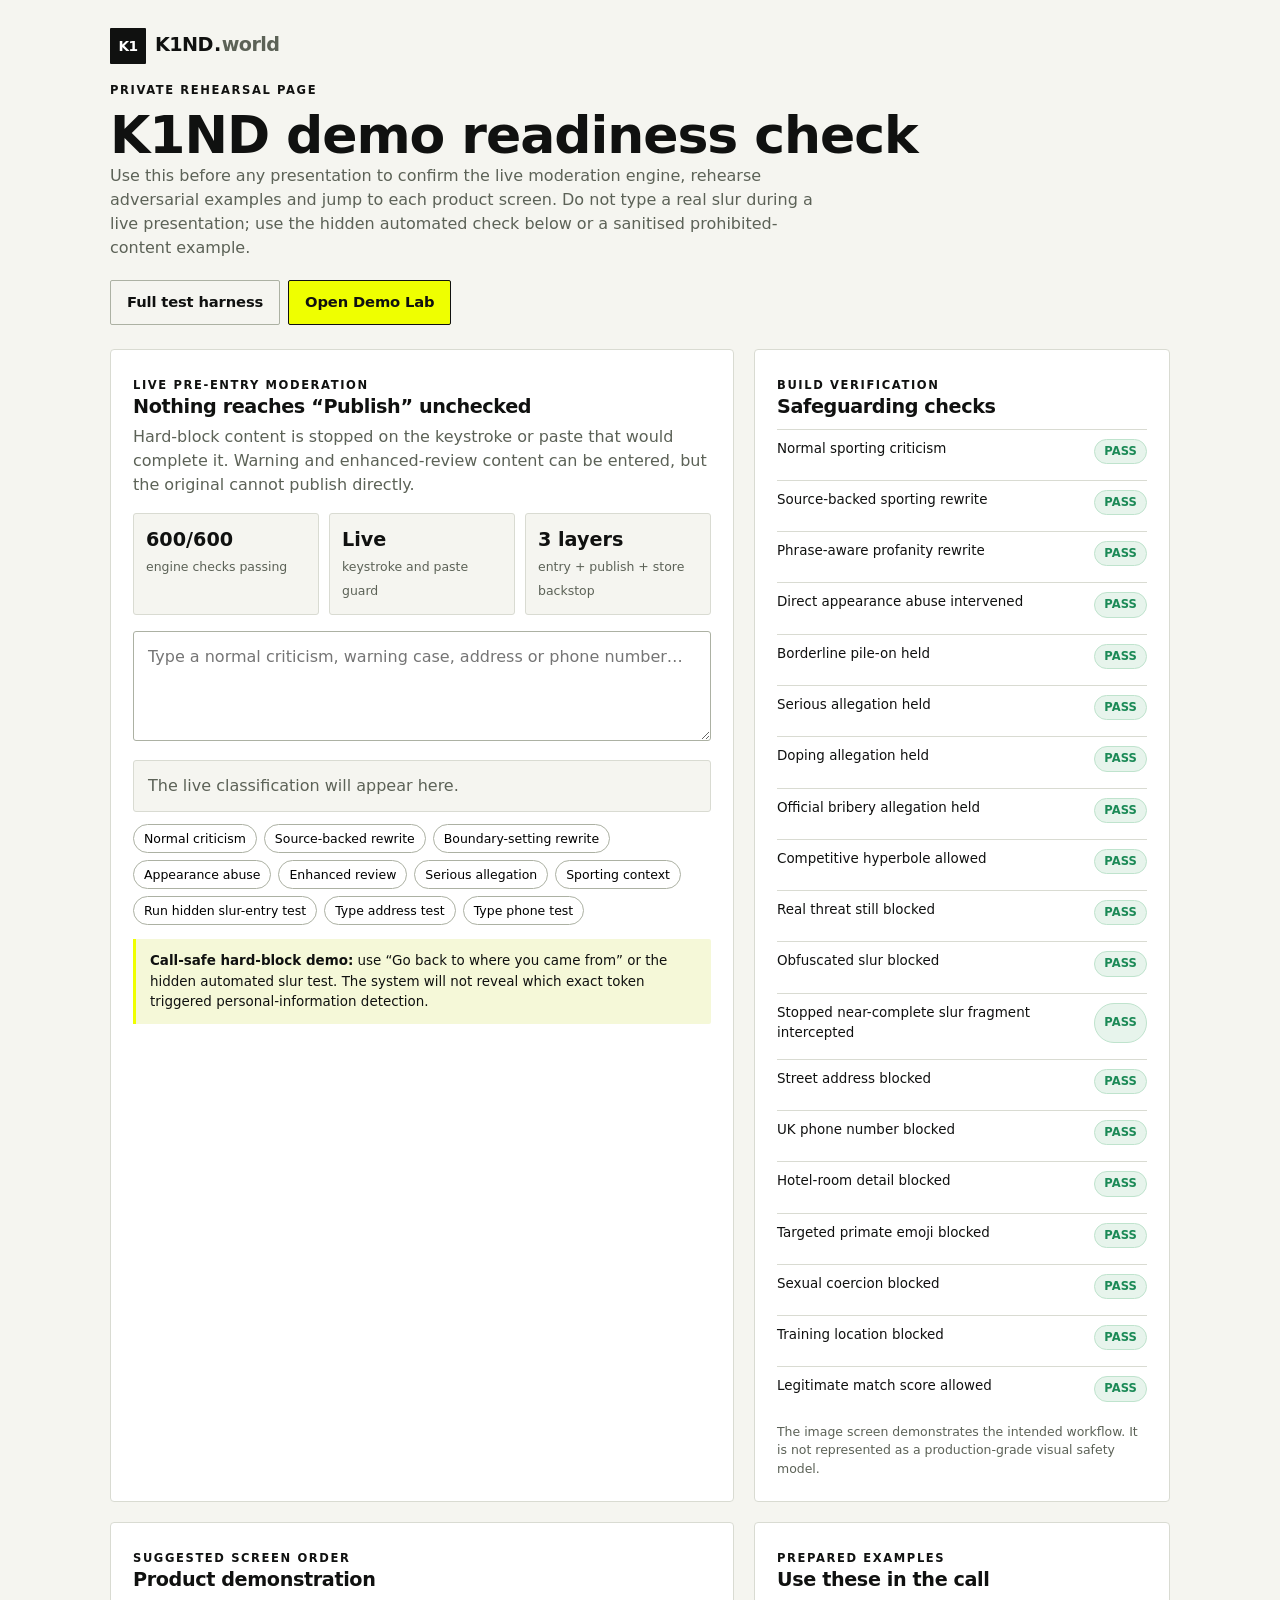
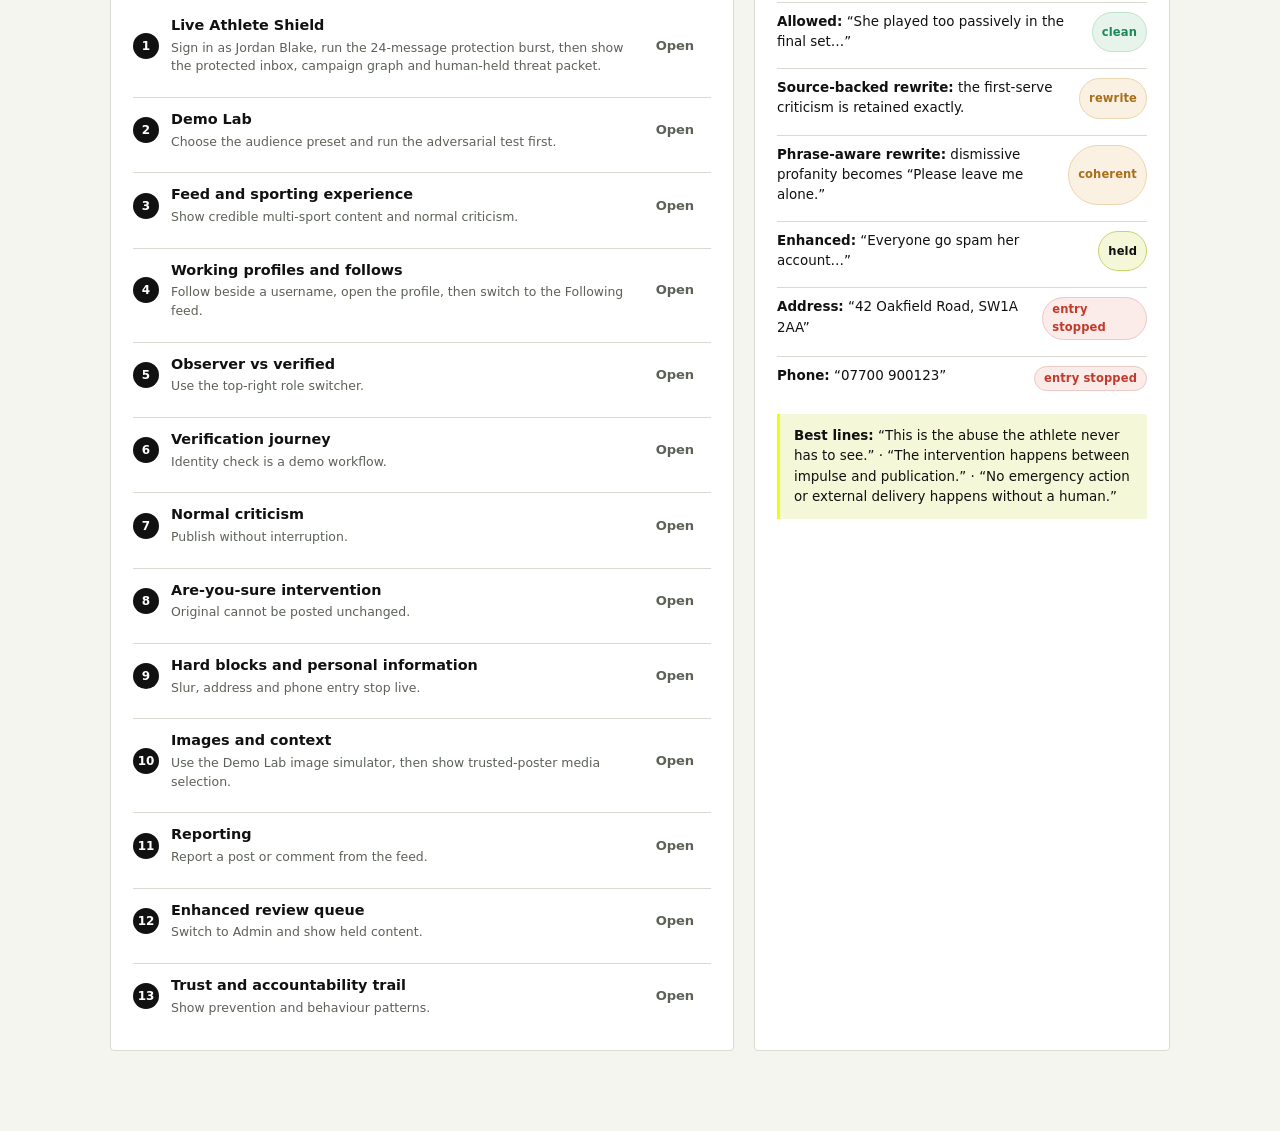
==== commit b0a5a8ca: "Prepare MVP October 2026 colour edition and hosted launch" ====
--- a/demo-rehearsal.html
+++ b/demo-rehearsal.html
@@ -4,7 +4,7 @@
   <meta charset="utf-8" />
   <meta name="viewport" content="width=device-width, initial-scale=1" />
   <title>K1ND.world — Demo rehearsal</title>
-  <link rel="stylesheet" href="/assets/css/styles.css?v=4.24.1.0" />
+  <link rel="stylesheet" href="/assets/css/styles.css?v=4.24.1.yellow.20261022" />
   <style>
     body { background: var(--paper); }
     .demo-shell { max-width: 1100px; margin: 0 auto; padding: 28px 20px 80px; }
--- a/assets/css/styles.css
+++ b/assets/css/styles.css
@@ -1,26 +1,26 @@
 /* =========================================================================
    K1ND.world — design system
-   Premium, calm, credible. Black / white / soft grey with a single teal accent.
+   Black / white / fluorescent yellow, matched to the K1ND investor data room.
    No external fonts or CDNs — system stack only, fully offline.
    ========================================================================= */
 
 :root {
   /* Ink & surfaces */
-  --ink:        #0B0F14;
-  --ink-soft:   #1B242D;
+  --ink:        #101110;
+  --ink-soft:   #101110;
   --bg:         #FFFFFF;
   --paper:      #F6F7F8;
-  --paper-2:    #EEF1F3;
-  --line:       #E2E6EA;
+  --paper-2:    #f5f5f0;
+  --line:       #f5f5f0;
   --line-strong:#CBD2D8;
-  --muted:      #69737D;
-  --muted-2:    #9AA3AB;
+  --muted:      #5c6257;
+  --muted-2:    #d9dbd2;
 
   /* Accent — one calm teal, used only where trust is signalled */
-  --teal:       #0E9C90;
-  --teal-deep:  #0A6F66;
-  --teal-tint:  #E7F5F3;
-  --teal-line:  #B9E2DC;
+  --teal:       #5c6257;
+  --teal-deep:  #5c6257;
+  --teal-tint:  #f5f5f0;
+  --teal-line:  #d9dbd2;
 
   /* Status */
   --danger:     #C23A2B;
@@ -40,9 +40,9 @@
   --r-md: 12px;
   --r-lg: 18px;
   --r-pill: 999px;
-  --shadow-sm: 0 1px 2px rgba(11,15,20,.05), 0 1px 1px rgba(11,15,20,.04);
-  --shadow-md: 0 6px 24px rgba(11,15,20,.08), 0 1px 2px rgba(11,15,20,.05);
-  --shadow-lg: 0 18px 48px rgba(11,15,20,.14);
+  --shadow-sm: 0 1px 2px rgba(16,17,16,.05), 0 1px 1px rgba(16,17,16,.04);
+  --shadow-md: 0 6px 24px rgba(16,17,16,.08), 0 1px 2px rgba(16,17,16,.05);
+  --shadow-lg: 0 18px 48px rgba(16,17,16,.14);
 
   /* Layout */
   --maxw: 1120px;
@@ -110,7 +110,7 @@
   text-decoration: none; color: var(--ink);
 }
 .brand .k { color: var(--ink); }
-.brand .dot { color: var(--teal); }
+.brand .dot { color: var(--ink); }
 .brand .world { color: var(--muted); font-weight: 560; }
 
 .nav {
@@ -368,7 +368,7 @@
   display: flex; align-items: center; justify-content: space-between; gap: 28px; flex-wrap: wrap;
 }
 .closing h2 { color: #fff; }
-.closing p { color: #B9C2C9; margin-top: 8px; max-width: 520px; }
+.closing p { color: #d9dbd2; margin-top: 8px; max-width: 520px; }
 .closing .btn-teal { background: var(--teal); }
 
 /* footer */
@@ -452,7 +452,7 @@
   font-family: inherit; font-size: .92rem; line-height: 1.45;
   border: 1px solid var(--line-strong); border-radius: var(--r-md); padding: 9px 12px; min-height: 40px;
 }
-.cc-input textarea:focus-visible { outline: 2px solid var(--teal); outline-offset: 1px; border-color: var(--teal); }
+.cc-input textarea:focus-visible { outline: 2px solid var(--teal); outline-offset: 1px; border-color: var(--ink); }
 .cc-row { display: flex; align-items: center; justify-content: space-between; margin-top: 8px; }
 .cc-hint { font-size: .74rem; color: var(--muted-2); display: inline-flex; align-items: center; gap: 5px; }
 
@@ -467,7 +467,7 @@
   font-family: inherit; font-size: 1.05rem; line-height: 1.5;
   border: 1px solid var(--line-strong); border-radius: var(--r-md); padding: 13px 15px;
 }
-.composer textarea:focus-visible { outline: 2px solid var(--teal); outline-offset: 1px; border-color: var(--teal); }
+.composer textarea:focus-visible { outline: 2px solid var(--teal); outline-offset: 1px; border-color: var(--ink); }
 .composer-foot { display: flex; align-items: center; justify-content: space-between; margin-top: 14px; gap: 12px; }
 .composer-foot .hint { font-size: .82rem; color: var(--muted); display: inline-flex; align-items: center; gap: 6px; }
 
@@ -493,7 +493,7 @@
    ========================================================================= */
 .modal-overlay {
   position: fixed; inset: 0; z-index: 100; display: grid; place-items: center; padding: 20px;
-  background: rgba(11,15,20,.44); backdrop-filter: blur(2px);
+  background: rgba(16,17,16,.44); backdrop-filter: blur(2px);
   opacity: 0; transition: opacity .14s ease;
 }
 .modal-overlay.show { opacity: 1; }
@@ -556,7 +556,7 @@
   background: #fff; color: var(--muted-2); font-family: var(--font-mono);
 }
 .vstep.active .num { background: var(--ink); color: #fff; border-color: var(--ink); }
-.vstep.done .num { background: var(--teal); color: #fff; border-color: var(--teal); }
+.vstep.done .num { background: var(--teal); color: #fff; border-color: var(--ink); }
 .vstep .lbl { font-size: .72rem; color: var(--muted); line-height: 1.2; max-width: 92px; }
 .vstep.active .lbl { color: var(--ink); font-weight: 600; }
 
@@ -587,7 +587,7 @@
   text-align: left; border: 1px solid var(--line-strong); background: #fff; border-radius: var(--r-md);
   padding: 14px; cursor: pointer; transition: border-color .12s, background .12s;
 }
-.outcome-btn:hover { border-color: var(--teal); background: var(--teal-tint); }
+.outcome-btn:hover { border-color: var(--ink); background: var(--teal-tint); }
 .outcome-btn b { display: block; font-size: .96rem; }
 .outcome-btn span { color: var(--muted); font-size: .8rem; }
 
@@ -858,7 +858,7 @@
 .cp-thumb { padding: 0; border: 2px solid var(--line); border-radius: var(--r-sm); overflow: hidden; cursor: pointer; background: none; width: 78px; height: 50px; transition: border-color .12s, transform .06s; }
 .cp-thumb img { width: 100%; height: 100%; object-fit: cover; display: block; }
 .cp-thumb:hover { border-color: var(--line-strong); }
-.cp-thumb.sel { border-color: var(--teal); box-shadow: 0 0 0 2px var(--teal-tint); }
+.cp-thumb.sel { border-color: var(--ink); box-shadow: 0 0 0 2px var(--teal-tint); }
 
 /* =========================================================================
    Luxe pass — brand signature, depth, refinement
@@ -867,27 +867,27 @@
   font-size: clamp(1.15rem, 2.6vw, 1.55rem); font-weight: 700; letter-spacing: -0.02em;
   color: var(--ink); margin-bottom: 16px; display: inline-flex; align-items: baseline;
 }
-.brand-kicker .one, .brand-kicker .kick-dot { color: var(--teal); }
+.brand-kicker .one, .brand-kicker .kick-dot { color: var(--ink); }
 
 .hero { position: relative; }
 .hero::before {
   content: ""; position: absolute; z-index: 0; top: -90px; right: -70px;
   width: 560px; height: 560px; border-radius: 50%; pointer-events: none;
-  background: radial-gradient(circle, rgba(14,156,144,.16), rgba(14,156,144,0) 66%);
+  background: radial-gradient(circle, rgba(16,17,16,.16), rgba(16,17,16,0) 66%);
 }
 .hero > * { position: relative; z-index: 1; }
 .hero h1 { font-size: clamp(2.6rem, 6.4vw, 4.4rem); }
 
 /* premium button depth */
-.btn-teal { box-shadow: 0 6px 18px rgba(14,156,144,.24); }
-.btn-teal:hover { box-shadow: 0 8px 22px rgba(14,156,144,.30); }
-.btn-primary { box-shadow: 0 6px 18px rgba(11,15,20,.16); }
+.btn-teal { box-shadow: 0 6px 18px rgba(16,17,16,.24); }
+.btn-teal:hover { box-shadow: 0 8px 22px rgba(16,17,16,.30); }
+.btn-primary { box-shadow: 0 6px 18px rgba(16,17,16,.16); }
 
 /* richer closing CTA */
-.closing { background: linear-gradient(135deg, #0b0f14 0%, #0f221e 100%); box-shadow: var(--shadow-lg); }
+.closing { background: linear-gradient(135deg, #101110 0%, #101110 100%); box-shadow: var(--shadow-lg); }
 
 /* the signature check card gets a touch more lift */
-.check-card { box-shadow: 0 24px 60px rgba(11,15,20,.16); }
+.check-card { box-shadow: 0 24px 60px rgba(16,17,16,.16); }
 
 /* About — response ladder */
 .ladder { display: grid; grid-template-columns: repeat(4, 1fr); gap: 12px; margin-top: 24px; }
@@ -897,24 +897,24 @@
 .rung.ok { border-top-color: var(--ok); }
 .rung.warn { border-top-color: var(--warn); }
 .rung.block { border-top-color: var(--danger); }
-.rung.review { border-top-color: var(--teal); }
+.rung.review { border-top-color: var(--ink); }
 @media (max-width: 720px) { .ladder { grid-template-columns: 1fr 1fr; } }
 
 /* =========================================================================
    Enhanced moderation + rights-safe media pass
    ========================================================================= */
-.modal-review { border-top-color: var(--teal); max-width: 540px; }
+.modal-review { border-top-color: var(--ink); max-width: 540px; }
 .badge-review { background: var(--teal-tint); color: var(--teal-deep); border-color: var(--teal-line); }
 .cp-safety { display:block; margin-top:8px; color:var(--muted-2); font-size:.72rem; line-height:1.35; }
 .adm-intro { color:var(--muted); font-size:.82rem; margin-top:3px; }
-.enhanced-section { border-color:var(--teal-line); box-shadow:0 14px 34px rgba(14,156,144,.08); }
+.enhanced-section { border-color:var(--teal-line); box-shadow:0 14px 34px rgba(16,17,16,.08); }
 .review-item { border:1px solid var(--teal-line); border-left:4px solid var(--teal); border-radius:var(--r-md); padding:15px 16px; margin-bottom:11px; background:linear-gradient(135deg,var(--teal-tint),#fff 72%); }
 .review-item:last-child { margin-bottom:0; }
 .review-item-head { display:flex; justify-content:space-between; align-items:flex-start; gap:12px; flex-wrap:wrap; margin-bottom:10px; font-size:.86rem; }
 .review-item-head > div { display:flex; align-items:center; gap:8px; flex-wrap:wrap; }
 .review-reason { color:var(--teal-deep); font-size:.78rem; font-weight:650; }
 .review-body { display:flex; gap:12px; align-items:stretch; }
-.review-content { flex:1; background:#fff; border-color:var(--teal-line); border-left-color:var(--teal); margin:0 0 10px; }
+.review-content { flex:1; background:#fff; border-color:var(--teal-line); border-left-color:var(--ink); margin:0 0 10px; }
 .review-thumb { width:124px; min-height:82px; max-height:112px; object-fit:cover; border-radius:var(--r-sm); border:1px solid var(--line); }
 .review-checks { font-family:var(--font-mono); color:var(--muted-2); font-size:.68rem; margin:0 0 10px; }
 .review-note { margin-left:auto; align-self:center; font-size:.76rem; }
@@ -983,16 +983,16 @@
 .avatar-link { display: inline-flex; flex: 0 0 auto; border-radius: 999px; }
 .avatar-link:focus-visible { outline: 3px solid color-mix(in srgb, var(--teal) 32%, transparent); outline-offset: 2px; }
 .user-link { color: inherit; text-decoration: none; }
-.user-link:hover { color: var(--teal-dark, #087d75); text-decoration: underline; text-underline-offset: 3px; }
+.user-link:hover { color: var(--teal-dark, #5c6257); text-decoration: underline; text-underline-offset: 3px; }
 .post-author-block { min-width: 0; }
 .post-author-row { flex-wrap: wrap; }
 .mini-follow {
   appearance: none; border: 1px solid color-mix(in srgb, var(--teal) 38%, var(--line));
-  background: var(--teal-tint, #eaf8f6); color: var(--teal-dark, #087d75);
+  background: var(--teal-tint, #f5f5f0); color: var(--teal-dark, #5c6257);
   border-radius: 999px; padding: 2px 9px; font: inherit; font-size: .72rem;
   font-weight: 700; line-height: 1.35; cursor: pointer; transition: .15s ease;
 }
-.mini-follow:hover { transform: translateY(-1px); border-color: var(--teal); background: #fff; }
+.mini-follow:hover { transform: translateY(-1px); border-color: var(--ink); background: #fff; }
 .mini-follow.is-following { color: var(--ink-soft); border-color: var(--line); background: var(--paper); }
 .mini-follow.is-following:hover { color: var(--danger); border-color: #e7bdb7; background: var(--danger-tint); }
 
@@ -1001,12 +1001,12 @@
   height: 158px; border-radius: var(--r-lg) var(--r-lg) 0 0;
   background:
     radial-gradient(circle at 20% 35%, rgba(255,255,255,.18) 0 2px, transparent 3px),
-    linear-gradient(135deg, #0b0f14 0%, #153d3a 55%, #0e9c90 100%);
+    linear-gradient(135deg, #101110 0%, #101110 55%, #5c6257 100%);
   border: 1px solid var(--line); border-bottom: 0;
 }
 .public-profile-cover.athlete-cover-variant {
   background:
-    linear-gradient(180deg, rgba(11,15,20,.05), rgba(11,15,20,.52)),
+    linear-gradient(180deg, rgba(16,17,16,.05), rgba(16,17,16,.52)),
     url('/assets/images/stadium.jpg') center 48% / cover no-repeat;
 }
 .public-profile-header {
@@ -1016,7 +1016,7 @@
 }
 .public-profile-avatar {
   position: absolute; top: -54px; left: 24px; width: 108px; height: 108px;
-  border: 5px solid var(--bg); box-shadow: 0 8px 24px rgba(11,15,20,.14);
+  border: 5px solid var(--bg); box-shadow: 0 8px 24px rgba(16,17,16,.14);
 }
 .public-profile-actions { position: absolute; top: 16px; right: 18px; }
 .public-profile-name-row { display: flex; align-items: center; flex-wrap: wrap; gap: 8px; }
@@ -1035,7 +1035,7 @@
 }
 .profile-tab span { font-size: .74rem; color: var(--muted-2); }
 .profile-tab:hover { color: var(--ink); }
-.profile-tab.active { color: var(--ink); border-bottom-color: var(--teal); }
+.profile-tab.active { color: var(--ink); border-bottom-color: var(--ink); }
 .public-profile-content { padding-top: 16px; }
 .profile-post-list, .profile-reply-list { display: grid; gap: 14px; }
 .profile-post { margin: 0; }
@@ -1045,14 +1045,14 @@
 }
 .profile-reply-text { color: var(--ink-soft); line-height: 1.55; margin: 8px 0 12px; }
 .quoted-post { border-left: 3px solid var(--line); padding: 10px 12px; color: var(--muted); background: var(--paper); border-radius: 0 var(--r-sm) var(--r-sm) 0; font-size: .9rem; }
-.text-link { display: inline-block; color: var(--teal-dark, #087d75); text-decoration: none; font-weight: 650; margin-top: 12px; }
+.text-link { display: inline-block; color: var(--teal-dark, #5c6257); text-decoration: none; font-weight: 650; margin-top: 12px; }
 .text-link:hover { text-decoration: underline; }
 .profile-about-grid { display: grid; grid-template-columns: 1fr 1fr; gap: 16px; }
 .compact-metrics { grid-template-columns: repeat(2, 1fr); }
 .people-panel { padding: 8px 16px 12px; }
 .people-panel .card-eyebrow { padding: 12px 0 8px; }
 .person-row { display: flex; align-items: center; gap: 11px; padding: 10px 2px; border-top: 1px solid var(--line); color: inherit; text-decoration: none; }
-.person-row:hover b { color: var(--teal-dark, #087d75); }
+.person-row:hover b { color: var(--teal-dark, #5c6257); }
 .person-copy { display: flex; flex-direction: column; min-width: 0; flex: 1; }
 .person-copy small { color: var(--muted-2); }
 .person-badges { display: inline-flex; align-items: center; gap: 4px; }
@@ -1093,7 +1093,7 @@
 .form-grid.two-col{display:grid;grid-template-columns:repeat(2,minmax(0,1fr));gap:14px}
 .profile-edit-form .field{display:flex;flex-direction:column;gap:7px;margin-bottom:14px;font-weight:650;color:var(--ink)}
 .profile-edit-form input,.profile-edit-form textarea{width:100%;border:1px solid var(--line);background:var(--paper);color:var(--ink);border-radius:10px;padding:11px 12px;font:inherit;outline:none}
-.profile-edit-form input:focus,.profile-edit-form textarea:focus{border-color:var(--teal);box-shadow:0 0 0 3px color-mix(in srgb,var(--teal) 14%,transparent)}
+.profile-edit-form input:focus,.profile-edit-form textarea:focus{border-color:var(--ink);box-shadow:0 0 0 3px color-mix(in srgb,var(--teal) 14%,transparent)}
 .profile-edit-form input:disabled{background:var(--soft);color:var(--muted)}
 .profile-edit-form small{align-self:flex-end;color:var(--muted);font-weight:500}
 .profile-edit-actions{display:flex;align-items:center;justify-content:space-between;gap:14px}
@@ -1105,25 +1105,25 @@
    for avatars and status chips; content surfaces use clean edges and rules.
    ========================================================================== */
 :root {
-  --ink: #101417;
-  --ink-soft: #2B3338;
+  --ink: #101110;
+  --ink-soft: #101110;
   --bg: #FFFFFF;
   --paper: #F6F5F1;
   --paper-2: #ECEBE6;
   --line: #D8D9D5;
   --line-strong: #B8BCB9;
-  --muted: #687176;
+  --muted: #5c6257;
   --muted-2: #92999C;
-  --teal: #0B9B8E;
-  --teal-deep: #08766D;
-  --teal-tint: #E7F4F1;
-  --teal-line: #AFD9D3;
+  --teal: #5c6257;
+  --teal-deep: #5c6257;
+  --teal-tint: #f5f5f0;
+  --teal-line: #d9dbd2;
   --r-sm: 2px;
   --r-md: 3px;
   --r-lg: 4px;
   --shadow-sm: none;
-  --shadow-md: 0 12px 32px rgba(16,20,23,.08);
-  --shadow-lg: 0 20px 55px rgba(16,20,23,.14);
+  --shadow-md: 0 12px 32px rgba(16,17,16,.08);
+  --shadow-lg: 0 20px 55px rgba(16,17,16,.14);
   --maxw: 1180px;
   --readw: 740px;
 }
@@ -1134,7 +1134,7 @@
   background: #F6F5F1;
   color: var(--ink);
 }
-::selection { background: #C7EAE4; color: var(--ink); }
+::selection { background: #f5f5f0; color: var(--ink); }
 h1,h2,h3,h4 { font-weight: 690; }
 .eyebrow { color: var(--teal-deep); font-weight: 760; letter-spacing: .14em; }
 .shell-main { padding: 36px 24px 108px; }
@@ -1155,7 +1155,7 @@
 }
 .brand .k { color: var(--ink); }
 .brand .world { color: var(--muted); }
-.brand .dot { color: var(--teal); }
+.brand .dot { color: var(--ink); }
 .nav { margin-left: 14px; gap: 20px; padding: 0; background: transparent; border: 0; border-radius: 0; }
 .nav a {
   position: relative; padding: 10px 0 9px; border-radius: 0;
@@ -1182,10 +1182,10 @@
   font-weight: 690; box-shadow: none; transform: none;
 }
 .btn:hover { transform: none; }
-.btn-teal { color: #fff; background: var(--teal); border-color: var(--teal); }
+.btn-teal { color: #fff; background: var(--teal); border-color: var(--ink); }
 .btn-teal:hover { background: var(--teal-deep); }
 .btn-primary { background: var(--ink); color: #fff; }
-.btn-primary:hover { background: #252B2E; }
+.btn-primary:hover { background: #101110; }
 .btn-ghost { background: transparent; border-color: var(--line-strong); }
 .btn-ghost:hover { background: #fff; border-color: var(--ink); }
 .btn-quiet { border-radius: 2px; }
@@ -1232,7 +1232,7 @@
   position: absolute; z-index: 3; top: 14px; left: 42px;
   display: flex; align-items: center; gap: 8px; padding: 7px 10px;
   color: var(--ink); background: rgba(255,255,255,.92);
-  border: 1px solid rgba(16,20,23,.18); border-radius: 2px;
+  border: 1px solid rgba(16,17,16,.18); border-radius: 2px;
   backdrop-filter: blur(8px); font-size: .66rem; letter-spacing: .08em;
 }
 .hero-scorecard span:last-child { color: var(--muted); letter-spacing: 0; margin-left: 3px; }
@@ -1377,30 +1377,30 @@
 .act:hover { background: var(--paper); color: var(--ink); }
 .comment { padding: 13px 0; }
 .cc-input textarea { background: #F7F7F4; border-radius: 2px; border-color: var(--line); }
-.cc-input textarea:focus { background: #fff; border-color: var(--teal); box-shadow: 0 0 0 2px rgba(11,155,142,.12); }
+.cc-input textarea:focus { background: #fff; border-color: var(--ink); box-shadow: 0 0 0 2px rgba(16,17,16,.12); }
 .mini-follow { border-radius: 2px; box-shadow: none; }
-.observer-banner { background: #EFF7F5; border-style: solid; border-color: var(--teal-line); box-shadow: none; }
+.observer-banner { background: #f5f5f0; border-style: solid; border-color: var(--teal-line); box-shadow: none; }
 
 /* Profiles */
 .public-profile-wrap,.profile-wrap,.athlete-wrap { max-width: 850px; }
 .public-profile-cover {
   height: 196px; border-radius: 0; box-shadow: none;
-  background: linear-gradient(110deg,#D7ECE8 0%,#F3F0E8 52%,#BBDDD6 100%);
+  background: linear-gradient(110deg,#f5f5f0 0%,#F3F0E8 52%,#d9dbd2 100%);
   border: 1px solid var(--line); border-bottom: 0;
 }
-.public-profile-cover:not(.athlete-cover-variant) { background: linear-gradient(110deg,#D7ECE8 0%,#F3F0E8 52%,#BBDDD6 100%); }
+.public-profile-cover:not(.athlete-cover-variant) { background: linear-gradient(110deg,#f5f5f0 0%,#F3F0E8 52%,#d9dbd2 100%); }
 .public-profile-header { padding: 66px 28px 26px; border-radius: 0; background: #fff; border: 1px solid var(--line); }
 .public-profile-avatar { width: 116px; height: 116px; top: -58px; left: 28px; border-width: 4px; border-color: #fff; }
 .public-profile-actions { top: 18px; right: 22px; }
 .profile-tabs { gap: 22px; padding: 0; border-bottom: 1px solid var(--line); }
 .profile-tab { padding: 13px 0 11px; border-radius: 0; }
 .profile-tab:hover { background: transparent; color: var(--ink); }
-.profile-tab.active { background: transparent; color: var(--ink); border-bottom-color: var(--teal); }
+.profile-tab.active { background: transparent; color: var(--ink); border-bottom-color: var(--ink); }
 .info-card { padding: 22px; border-radius: 2px; }
 .metric { border-radius: 2px; background: #fff; }
 .athlete-cover {
   height: 185px; border-radius: 0;
-  background: linear-gradient(180deg,transparent,rgba(16,20,23,.24)),url('/assets/images/stadium.jpg') center 45%/cover;
+  background: linear-gradient(180deg,transparent,rgba(16,17,16,.24)),url('/assets/images/stadium.jpg') center 45%/cover;
 }
 .athlete-head { border-radius: 0; padding: 0 28px 28px; }
 .athlete-head .avatar-lg { width: 108px; height: 108px; margin-top: -54px; border-width: 4px; }
@@ -1410,14 +1410,14 @@
 .stepper { margin-bottom: 28px; }
 .vstep .num { box-shadow: none; }
 .fake-field,.outcome-btn { background: #F7F7F4; }
-.outcome-btn:hover { transform: none; box-shadow: none; border-color: var(--teal); }
+.outcome-btn:hover { transform: none; box-shadow: none; border-color: var(--ink); }
 .metric-grid .metric { box-shadow: none; }
-.modal-backdrop { background: rgba(16,20,23,.62); backdrop-filter: blur(3px); }
+.modal-backdrop { background: rgba(16,17,16,.62); backdrop-filter: blur(3px); }
 .modal { border-radius: 3px; border: 1px solid var(--line-strong); box-shadow: var(--shadow-lg); }
 .modal-head { padding: 22px 24px; }
 .modal-body { padding: 22px 24px; }
 .modal-actions { padding: 18px 24px; background: #F6F5F1; }
-.toast { border-radius: 2px; padding: 11px 16px; background: rgba(16,20,23,.96); box-shadow: var(--shadow-md); }
+.toast { border-radius: 2px; padding: 11px 16px; background: rgba(16,17,16,.96); box-shadow: var(--shadow-md); }
 
 @media (max-width: 1050px) {
   .nav { gap: 14px; }
@@ -1567,10 +1567,10 @@
   padding:34px; border-radius:28px; background:var(--ink); color:#fff; overflow:hidden;
   position:relative;
 }
-.demo-command-hero::after { content:""; position:absolute; width:340px; height:340px; border-radius:50%; right:-160px; top:-180px; background:rgba(14,156,144,.2); }
-.demo-command-hero .eyebrow { color:#80d8d0; }
+.demo-command-hero::after { content:""; position:absolute; width:340px; height:340px; border-radius:50%; right:-160px; top:-180px; background:rgba(16,17,16,.2); }
+.demo-command-hero .eyebrow { color:#efff00; }
 .demo-command-hero h1 { margin-top:8px; max-width:720px; font-size:clamp(2.2rem,5vw,4.1rem); }
-.demo-command-hero h1 .accent { color:#74d1c8; }
+.demo-command-hero h1 .accent { color:#efff00; }
 .demo-command-hero > div:first-child > p { color:#c7cfd5; margin-top:16px; max-width:720px; font-size:1.03rem; }
 .demo-command-card { position:relative; z-index:1; align-self:end; background:#fff; color:var(--ink); border-radius:20px; padding:20px; box-shadow:var(--shadow-lg); }
 .mini-kicker { display:block; color:var(--muted); font-size:.68rem; font-weight:750; letter-spacing:.12em; text-transform:uppercase; margin-bottom:6px; }
@@ -1602,7 +1602,7 @@
 .presenter-shield span { flex:none; border-radius:999px; padding:4px 7px; background:var(--teal-deep); color:#fff; font-size:.62rem; font-weight:800; text-transform:uppercase; letter-spacing:.08em; }
 .presenter-shield b { color:var(--teal-deep); font-size:.7rem; line-height:1.4; }
 .break-input-card textarea { width:100%; min-height:145px; resize:vertical; border:1px solid var(--line-strong); border-radius:12px; padding:14px; font:inherit; font-size:1.04rem; background:#fff; color:var(--ink); outline:none; }
-.break-input-card textarea:focus { border-color:var(--teal); box-shadow:0 0 0 3px rgba(14,156,144,.12); }
+.break-input-card textarea:focus { border-color:var(--ink); box-shadow:0 0 0 3px rgba(16,17,16,.12); }
 .break-examples { display:flex; flex-wrap:wrap; gap:7px; margin-top:10px; }
 .break-examples button { border:1px solid var(--line); background:#fff; color:var(--muted); border-radius:999px; padding:6px 9px; cursor:pointer; font-size:.72rem; }
 .break-examples button:hover { color:var(--ink); border-color:var(--teal-line); }
@@ -1619,11 +1619,11 @@
 .lab-result-grid { display:grid; grid-template-columns:1fr 1.2fr; gap:10px; }
 .lab-result-grid > div { background:rgba(255,255,255,.65); border-radius:10px; padding:10px; }
 .lab-result-grid strong { display:block; text-transform:capitalize; font-size:.82rem; }
-.lab-rewrite { margin-top:auto; background:#fff; border:1px solid rgba(14,156,144,.28); border-radius:12px; padding:13px; box-shadow:var(--shadow-sm); }
+.lab-rewrite { margin-top:auto; background:#fff; border:1px solid rgba(16,17,16,.28); border-radius:12px; padding:13px; box-shadow:var(--shadow-sm); }
 .lab-rewrite p { margin-top:7px; font-weight:600; }
 .lab-rewrite-guidance { border-color:var(--warn); background:#fffaf0; }
 .lab-rewrite-guidance p { font-weight:500; color:#6e5732; }
-.lab-rewrite.safe-new-draft { border-color:#8fcfc8; background:linear-gradient(145deg,#f4fffd,#fff); }
+.lab-rewrite.safe-new-draft { border-color:#efff00; background:linear-gradient(145deg,#f5f5f0,#fff); }
 .rewrite-proof { display:grid; grid-template-columns:1fr 1fr; gap:7px; margin-top:11px; }
 .rewrite-proof span { display:block; border:1px solid var(--line); border-radius:9px; padding:8px; color:var(--muted); font-size:.7rem; line-height:1.35; background:rgba(255,255,255,.72); }
 .rewrite-proof b { display:block; margin-bottom:2px; color:var(--ink); font-size:.65rem; text-transform:uppercase; letter-spacing:.08em; }
@@ -1653,7 +1653,7 @@
 .image-lab-stage { display:grid; grid-template-columns:minmax(220px,.7fr) 1.3fr; gap:18px; }
 .image-scenario-preview { min-height:330px; border:1px solid var(--line); border-radius:18px; overflow:hidden; background:var(--paper); position:relative; }
 .image-scenario-preview img { width:100%; height:100%; object-fit:cover; min-height:330px; }
-.synthetic-preview { min-height:330px; display:flex; flex-direction:column; justify-content:center; align-items:center; gap:8px; text-align:center; padding:24px; background:linear-gradient(135deg,#171c22,#2a3037); color:#fff; }
+.synthetic-preview { min-height:330px; display:flex; flex-direction:column; justify-content:center; align-items:center; gap:8px; text-align:center; padding:24px; background:linear-gradient(135deg,#101110,#101110); color:#fff; }
 .synthetic-preview > span { font-size:3rem; }
 .synthetic-preview small { color:#b9c0c6; }
 .image-scenario-preview.warn .synthetic-preview, .image-scenario-preview.review .synthetic-preview { background:linear-gradient(135deg,#2d2736,#514561); }
@@ -1688,13 +1688,13 @@
 .mod-detection-head span:last-child { color:var(--muted); text-transform:capitalize; font-size:.75rem; margin-top:2px; }
 .mod-transform { display:grid; grid-template-columns:1fr 28px 1fr; align-items:stretch; gap:8px; margin:15px 0; }
 .mod-transform.blocked-transform .mod-original { background:var(--danger-tint); border-color:#ebc9c4; }
-.mod-transform.blocked-transform .mod-rewrite { background:#f2fffc; border-color:#a8dcd5; }
+.mod-transform.blocked-transform .mod-rewrite { background:#f5f5f0; border-color:#d9dbd2; }
 .mod-original, .mod-rewrite { border:1px solid var(--line); border-radius:12px; padding:12px; background:var(--paper); }
 .mod-original { border-color:#e7c8c2; background:#fff7f6; }
 .mod-rewrite { border-color:var(--teal-line); background:var(--teal-tint); }
 .mod-original p, .mod-rewrite p { margin-top:7px; font-weight:600; }
 .mod-mini-label { font-size:.67rem; font-weight:750; text-transform:uppercase; letter-spacing:.1em; color:var(--danger); }
-.mod-arrow { display:grid; place-items:center; color:var(--teal); font-size:1.3rem; animation:arrowPulse 1.2s ease infinite alternate; }
+.mod-arrow { display:grid; place-items:center; color:var(--ink); font-size:1.3rem; animation:arrowPulse 1.2s ease infinite alternate; }
 @keyframes arrowPulse { from { transform:translateX(-2px); opacity:.5; } to { transform:translateX(2px); opacity:1; } }
 .behaviour-friction { display:flex; flex-direction:column; gap:3px; border-radius:10px; padding:10px 12px; margin-top:10px; font-size:.8rem; background:var(--warn-tint); border:1px solid #ead6b0; }
 .behaviour-friction span { color:var(--muted); }
@@ -1720,9 +1720,9 @@
 /* control room */
 .control-room { display:flex; flex-direction:column; gap:20px; }
 .control-hero { display:grid; grid-template-columns:1.4fr .7fr; gap:20px; padding:28px; border-radius:24px; background:var(--ink); color:#fff; }
-.control-hero .eyebrow { color:#7fd4cc; }
+.control-hero .eyebrow { color:#efff00; }
 .control-hero h1 { margin-top:7px; }
-.control-hero > div:first-child p { margin-top:12px; color:#c2cbd1; max-width:700px; }
+.control-hero > div:first-child p { margin-top:12px; color:#d9dbd2; max-width:700px; }
 .control-audience { display:flex; gap:11px; align-items:flex-start; align-self:center; background:#fff; color:var(--ink); border-radius:16px; padding:16px; }
 .control-audience > span { font-size:1.7rem; }
 .control-audience div { display:flex; flex-direction:column; }
@@ -1763,7 +1763,7 @@
 .compact-panel p { color:var(--muted); font-size:.8rem; margin-top:6px; }
 .architecture-flow { display:flex; align-items:center; gap:7px; flex-wrap:wrap; margin:16px 0 10px; }
 .architecture-flow span { background:var(--paper); border:1px solid var(--line); border-radius:999px; padding:7px 10px; font-size:.76rem; font-weight:650; }
-.architecture-flow i { color:var(--teal); font-style:normal; }
+.architecture-flow i { color:var(--ink); font-style:normal; }
 .architecture-panel > p { color:var(--muted); font-size:.8rem; }
 .control-live-empty { margin-top:12px; border:1px dashed var(--line-strong); border-radius:14px; padding:16px; background:var(--paper); display:flex; gap:14px; align-items:center; flex-wrap:wrap; }
 .control-live-empty div { display:flex; align-items:center; gap:8px; }
@@ -1844,13 +1844,13 @@
 .ai-explanation p { color:var(--muted); font-size:.76rem; margin-top:4px; line-height:1.45; }
 .ai-signals { display:flex; gap:6px; align-items:center; flex-wrap:wrap; margin-top:10px; }
 .ai-signals > span:not(.mini-kicker) { background:#fff; border:1px solid var(--line); border-radius:999px; padding:4px 8px; font-size:.68rem; }
-.context-assessment { margin-top:12px; padding:12px; border:1px solid #cfdde9; border-radius:12px; background:#f7fafc; }
+.context-assessment { margin-top:12px; padding:12px; border:1px solid #f5f5f0; border-radius:12px; background:#f5f5f0; }
 .context-head { display:flex; align-items:center; justify-content:space-between; gap:12px; }
 .context-head b, .context-head span { display:block; }
 .context-head b { margin-top:3px; font-size:.82rem; }
 .context-risk { flex:none; border-radius:999px; padding:5px 8px; font:700 .68rem var(--font-mono); text-transform:uppercase; letter-spacing:.04em; background:var(--paper); border:1px solid var(--line); }
 .context-risk.low { background:var(--ok-tint); border-color:#bfe3cd; color:var(--ok); }
-.context-risk.guarded { background:#eef5fb; border-color:#c9dceb; color:#315f80; }
+.context-risk.guarded { background:#f5f5f0; border-color:#f5f5f0; color:#5c6257; }
 .context-risk.elevated { background:var(--warn-tint); border-color:#ead6b0; color:var(--warn); }
 .context-risk.high, .context-risk.critical { background:var(--danger-tint); border-color:#ebc9c4; color:var(--danger); }
 .context-grid { display:grid; grid-template-columns:1fr 1fr; gap:7px; margin-top:10px; }
@@ -1860,7 +1860,7 @@
 .context-grid b { margin-top:3px; font-size:.72rem; line-height:1.4; }
 .context-assessment > p { margin-top:9px; color:var(--muted); font-size:.73rem; line-height:1.45; }
 .context-modifiers { display:flex; flex-wrap:wrap; gap:5px; margin-top:9px; }
-.context-modifiers span { border:1px solid #cfdde9; background:#fff; border-radius:999px; padding:4px 7px; color:#466277; font-size:.64rem; }
+.context-modifiers span { border:1px solid #f5f5f0; background:#fff; border-radius:999px; padding:4px 7px; color:#5c6257; font-size:.64rem; }
 .language-coverage { display:grid; grid-template-columns:.7fr 1.3fr; gap:9px; border-top:1px solid var(--teal-line); margin-top:12px; padding-top:12px; }
 .language-coverage > div { background:#fff; border:1px solid var(--line); border-radius:10px; padding:10px 11px; }
 .language-coverage b, .language-coverage small { display:block; }
@@ -1890,14 +1890,14 @@
 /* v4.8 private presenter Hate Stress Test */
 .stress-wrap { display:flex; flex-direction:column; gap:20px; }
 .stress-hero { display:grid; grid-template-columns:minmax(0,1fr) auto; align-items:center; gap:24px; padding:30px; border-radius:24px; background:var(--ink); color:#fff; }
-.stress-hero .eyebrow { color:#7fd4cc; }
+.stress-hero .eyebrow { color:#efff00; }
 .stress-hero h1 { margin-top:7px; }
-.stress-hero p { max-width:760px; margin-top:11px; color:#c2cbd1; }
+.stress-hero p { max-width:760px; margin-top:11px; color:#d9dbd2; }
 .readiness-score { min-width:190px; padding:18px; border:1px solid rgba(255,255,255,.18); border-radius:17px; background:rgba(255,255,255,.08); text-align:center; }
 .readiness-score strong, .readiness-score span, .readiness-score small { display:block; }
 .readiness-score strong { font:700 2.2rem/1 var(--font-mono); }
 .readiness-score span { margin-top:9px; font-size:.7rem; font-weight:800; letter-spacing:.1em; }
-.readiness-score small { margin-top:4px; color:#c2cbd1; }
+.readiness-score small { margin-top:4px; color:#d9dbd2; }
 .readiness-score.pass span { color:#7de0ae; }
 .readiness-score.fail span { color:#ffb3aa; }
 .stress-verdicts { display:grid; grid-template-columns:repeat(4,1fr); gap:10px; }
@@ -1911,7 +1911,7 @@
 .stress-verdict strong { margin-top:2px; font:700 1.05rem var(--font-mono); }
 .stress-verdict small { color:var(--muted); font-size:.68rem; }
 .stress-live textarea { width:100%; min-height:120px; margin-top:18px; padding:14px; resize:vertical; border:1px solid var(--line-strong); border-radius:12px; background:var(--paper); color:var(--ink); font:inherit; outline:none; }
-.stress-live textarea:focus { border-color:var(--teal); box-shadow:0 0 0 3px rgba(14,156,144,.12); background:#fff; }
+.stress-live textarea:focus { border-color:var(--ink); box-shadow:0 0 0 3px rgba(16,17,16,.12); background:#fff; }
 .stress-live-result { margin-top:12px; padding:15px; border:1px solid var(--line); border-radius:14px; animation:labIn .18s ease; }
 .stress-live-result.clean { background:var(--ok-tint); border-color:#bfe3cd; }
 .stress-live-result.warning { background:var(--warn-tint); border-color:#ead6b0; }
@@ -1921,7 +1921,7 @@
 .stress-live-result dl { display:grid; grid-template-columns:90px 1fr; gap:7px 12px; margin-top:13px; }
 .stress-live-result dt { color:var(--muted); font-size:.7rem; font-weight:700; text-transform:uppercase; letter-spacing:.08em; }
 .stress-live-result dd { margin:0; font-size:.79rem; }
-.stress-live-result > .stress-rewrite-proof { display:grid; align-items:start; gap:5px; margin-top:14px; padding:12px; border:1px solid rgba(14,156,144,.3); border-radius:11px; background:#fff; }
+.stress-live-result > .stress-rewrite-proof { display:grid; align-items:start; gap:5px; margin-top:14px; padding:12px; border:1px solid rgba(16,17,16,.3); border-radius:11px; background:#fff; }
 .stress-rewrite-proof b { line-height:1.45; }
 .stress-rewrite-proof small { color:var(--muted); }
 .stress-filters { display:flex; flex-wrap:wrap; gap:7px; margin:18px 0 12px; }
@@ -1949,7 +1949,7 @@
 .pulse-topics > span { display:flex; flex-direction:column; justify-content:center; border:1px solid var(--line); border-radius:11px; padding:9px 10px; background:#fff; }
 .pulse-topics b { font-size:.77rem; }
 .pulse-topics small { color:var(--muted); font-size:.65rem; margin-top:3px; text-transform:capitalize; }
-.comment-thread + .comment-thread { border-top:1px solid rgba(226,230,234,.65); }
+.comment-thread + .comment-thread { border-top:1px solid rgba(16,17,16,.65); }
 .reply-action { border:0; background:transparent; padding:4px 0 0; color:var(--teal-deep); font:650 .72rem var(--font-sans); cursor:pointer; }
 .comment-replies { margin-left:38px; padding-left:12px; border-left:2px solid var(--teal-tint); }
 .reply-comment { padding:8px 0 !important; }
@@ -1972,11 +1972,11 @@
 .presenter-readiness span { color:var(--muted); font-size:.66rem; text-transform:uppercase; letter-spacing:.08em; }
 .presenter-readiness b { margin-top:3px; font-size:.76rem; }
 .presenter-readiness .btn { margin-top:9px; }
-.presenter-locked { border-bottom-color:var(--teal); box-shadow:0 5px 18px rgba(14,156,144,.08); }
+.presenter-locked { border-bottom-color:var(--ink); box-shadow:0 5px 18px rgba(16,17,16,.08); }
 .presenter-lock-pill { border:1px solid var(--teal-line); border-radius:999px; padding:5px 8px; background:var(--teal-tint); color:var(--teal-deep); font-size:.68rem; font-weight:800; white-space:nowrap; }
 .conversation-scenarios { display:grid; grid-template-columns:repeat(4,1fr); gap:8px; margin:14px 0; }
 .conversation-scenarios button { text-align:left; border:1px solid var(--line); border-radius:12px; padding:10px 11px; background:var(--paper); color:var(--ink); cursor:pointer; }
-.conversation-scenarios button.active { border-color:var(--teal); background:var(--teal-tint); box-shadow:0 0 0 2px rgba(14,156,144,.08); }
+.conversation-scenarios button.active { border-color:var(--ink); background:var(--teal-tint); box-shadow:0 0 0 2px rgba(16,17,16,.08); }
 .conversation-scenarios b, .conversation-scenarios small { display:block; }
 .conversation-scenarios b { font-size:.76rem; }
 .conversation-scenarios small { color:var(--muted); font-size:.66rem; margin-top:3px; line-height:1.35; }
@@ -1985,7 +1985,7 @@
 .red-team-capture b { font-size:.75rem; margin-top:2px; }
 .red-team-capture small { color:var(--muted); font-size:.66rem; margin-top:3px; }
 .product-story { grid-template-columns:repeat(6,1fr); }
-.moderation-context-proof { display:grid; grid-template-columns:1fr 1fr; gap:8px; margin:12px 0; border:1px solid #cfdde9; border-radius:12px; padding:11px; background:#f7fafc; }
+.moderation-context-proof { display:grid; grid-template-columns:1fr 1fr; gap:8px; margin:12px 0; border:1px solid #f5f5f0; border-radius:12px; padding:11px; background:#f5f5f0; }
 .moderation-context-proof > .mini-kicker { grid-column:1 / -1; }
 .moderation-context-proof > div { border:1px solid var(--line); border-radius:9px; padding:8px; background:#fff; }
 .moderation-context-proof b, .moderation-context-proof span { display:block; }
@@ -2023,7 +2023,7 @@
 .policy-console-bar b { color:var(--ink); font-size:.72rem; margin-top:5px; }
 .policy-console-bar small { font-size:.64rem; margin-top:3px; }
 .review-context-evidence { display:flex; flex-wrap:wrap; gap:6px; margin:9px 0; }
-.review-context-evidence span { border:1px solid #cfdde9; border-radius:999px; padding:4px 7px; background:#f7fafc; color:#466277; font-size:.65rem; }
+.review-context-evidence span { border:1px solid #f5f5f0; border-radius:999px; padding:4px 7px; background:#f5f5f0; color:#5c6257; font-size:.65rem; }
 .adm-empty.compact { padding:13px; font-size:.72rem; }
 
 @media (max-width:1100px) {
@@ -2042,94 +2042,135 @@
   .learning-stages { grid-template-columns:1fr; }
 }
 /* V4.13 · multimodal evidence and upload composer */
-.media-lab-wrap{display:grid;gap:24px;padding-bottom:44px}.media-lab-hero{display:grid;grid-template-columns:minmax(0,1fr) 230px;gap:30px;align-items:center;padding:42px;border-radius:28px;color:#fff;background:radial-gradient(circle at 86% 12%,rgba(101,226,195,.22),transparent 31%),linear-gradient(135deg,#072e35,#0d5b62)}.media-lab-hero h1{font-size:clamp(2.35rem,5vw,4.7rem);line-height:.98;max-width:820px;margin:10px 0 18px}.media-lab-hero p{max-width:730px;color:#d6eeee;font-size:1.05rem;line-height:1.65}.media-readiness{aspect-ratio:1;display:flex;flex-direction:column;align-items:center;justify-content:center;text-align:center;border:1px solid rgba(255,255,255,.2);border-radius:50%;background:rgba(4,27,32,.46);box-shadow:inset 0 0 0 10px rgba(101,226,195,.08)}.media-readiness strong{font-size:2.8rem}.media-readiness span{font-weight:700;max-width:130px}.media-readiness small{margin-top:7px;color:#acd9d4}.media-challenge-grid{display:grid;grid-template-columns:repeat(3,1fr);gap:16px}.media-challenge-grid button{overflow:hidden;padding:0;text-align:left;border:1px solid var(--line);border-radius:18px;background:var(--card);cursor:pointer;transition:.18s ease}.media-challenge-grid button:hover{transform:translateY(-3px);box-shadow:0 12px 28px rgba(4,32,36,.12);border-color:var(--teal)}.media-challenge-grid img{display:block;width:100%;aspect-ratio:16/9;object-fit:cover}.media-challenge-grid button>span{display:flex;justify-content:space-between;gap:12px;align-items:center;padding:14px 16px}.media-challenge-grid small{color:var(--muted)}.media-run-actions{display:flex;gap:10px;flex-wrap:wrap;margin-top:18px}.media-upload-label{position:relative;overflow:hidden}.media-upload-label input{position:absolute;inset:0;opacity:0;cursor:pointer}.media-status{margin-top:14px;padding:12px 15px;border-radius:12px;background:var(--soft);color:var(--muted);font-weight:700}.media-results{display:grid;gap:16px;margin-top:16px}.media-result{border:1px solid var(--line);border-left:5px solid #6b7c80;border-radius:18px;background:var(--card);padding:20px}.media-result.clean{border-left-color:var(--teal)}.media-result.warning{border-left-color:#d99a19}.media-result.review{border-left-color:#8f64d8}.media-result.block{border-left-color:#d84b5d}.media-result-head{display:flex;gap:12px;align-items:center}.media-result-head>div{display:flex;flex-direction:column;gap:4px}.media-result-head small{color:var(--muted)}.media-evidence-grid{display:grid;grid-template-columns:repeat(4,1fr);gap:10px;margin-top:16px}.media-evidence-grid>div{display:flex;flex-direction:column;gap:5px;padding:13px;border-radius:12px;background:var(--soft)}.media-evidence-grid span,.media-evidence-grid small{font-size:.76rem;color:var(--muted)}.ocr-transcript,.media-boundary{margin-top:13px;padding:14px;border-radius:12px;background:#f6faf9}.ocr-transcript p{font-size:1.08rem;font-weight:750;margin:5px 0 0}.media-boundary{display:flex;gap:14px;align-items:flex-start;background:#fff7e5}.media-boundary span{color:#654f22;font-size:.84rem;line-height:1.5}.media-coverage-note{display:grid;grid-template-columns:1fr 1.15fr;gap:35px;align-items:center;padding:30px;border:1px solid var(--line);border-radius:22px;background:var(--card)}.media-coverage-note h2{margin:8px 0 0}.media-coverage-note p{color:var(--muted);line-height:1.7}.composer-upload{display:inline-flex;align-items:center;gap:7px;margin-top:11px;padding:9px 13px;border:1px dashed var(--teal);border-radius:10px;color:var(--teal-dark);font-weight:750;cursor:pointer;position:relative;overflow:hidden}.composer-upload input{position:absolute;inset:0;opacity:0;cursor:pointer}.composer-upload-preview{display:flex;gap:12px;align-items:center;margin-top:10px}.composer-upload-preview:empty{display:none}.composer-upload-preview img{width:92px;height:58px;object-fit:cover;border-radius:9px}.composer-upload-preview span{display:flex;flex-direction:column}.composer-upload-preview small{color:var(--muted)}.modal-media-evidence{margin:14px 0;padding:14px;border:1px solid var(--line);border-radius:13px;background:var(--soft)}.modal-media-evidence>div{display:flex;flex-direction:column;gap:3px;margin-top:6px}.modal-media-evidence small,.modal-media-evidence p{color:var(--muted);font-size:.8rem}.modal-media-evidence p{margin:8px 0 0;line-height:1.5}
+.media-lab-wrap{display:grid;gap:24px;padding-bottom:44px}.media-lab-hero{display:grid;grid-template-columns:minmax(0,1fr) 230px;gap:30px;align-items:center;padding:42px;border-radius:28px;color:#fff;background:radial-gradient(circle at 86% 12%,rgba(16,17,16,.22),transparent 31%),linear-gradient(135deg,#101110,#101110)}.media-lab-hero h1{font-size:clamp(2.35rem,5vw,4.7rem);line-height:.98;max-width:820px;margin:10px 0 18px}.media-lab-hero p{max-width:730px;color:#f5f5f0;font-size:1.05rem;line-height:1.65}.media-readiness{aspect-ratio:1;display:flex;flex-direction:column;align-items:center;justify-content:center;text-align:center;border:1px solid rgba(255,255,255,.2);border-radius:50%;background:rgba(16,17,16,.46);box-shadow:inset 0 0 0 10px rgba(16,17,16,.08)}.media-readiness strong{font-size:2.8rem}.media-readiness span{font-weight:700;max-width:130px}.media-readiness small{margin-top:7px;color:#d9dbd2}.media-challenge-grid{display:grid;grid-template-columns:repeat(3,1fr);gap:16px}.media-challenge-grid button{overflow:hidden;padding:0;text-align:left;border:1px solid var(--line);border-radius:18px;background:var(--card);cursor:pointer;transition:.18s ease}.media-challenge-grid button:hover{transform:translateY(-3px);box-shadow:0 12px 28px rgba(16,17,16,.12);border-color:var(--teal)}.media-challenge-grid img{display:block;width:100%;aspect-ratio:16/9;object-fit:cover}.media-challenge-grid button>span{display:flex;justify-content:space-between;gap:12px;align-items:center;padding:14px 16px}.media-challenge-grid small{color:var(--muted)}.media-run-actions{display:flex;gap:10px;flex-wrap:wrap;margin-top:18px}.media-upload-label{position:relative;overflow:hidden}.media-upload-label input{position:absolute;inset:0;opacity:0;cursor:pointer}.media-status{margin-top:14px;padding:12px 15px;border-radius:12px;background:var(--soft);color:var(--muted);font-weight:700}.media-results{display:grid;gap:16px;margin-top:16px}.media-result{border:1px solid var(--line);border-left:5px solid #5c6257;border-radius:18px;background:var(--card);padding:20px}.media-result.clean{border-left-color:var(--teal)}.media-result.warning{border-left-color:#d99a19}.media-result.review{border-left-color:#8f64d8}.media-result.block{border-left-color:#d84b5d}.media-result-head{display:flex;gap:12px;align-items:center}.media-result-head>div{display:flex;flex-direction:column;gap:4px}.media-result-head small{color:var(--muted)}.media-evidence-grid{display:grid;grid-template-columns:repeat(4,1fr);gap:10px;margin-top:16px}.media-evidence-grid>div{display:flex;flex-direction:column;gap:5px;padding:13px;border-radius:12px;background:var(--soft)}.media-evidence-grid span,.media-evidence-grid small{font-size:.76rem;color:var(--muted)}.ocr-transcript,.media-boundary{margin-top:13px;padding:14px;border-radius:12px;background:#f5f5f0}.ocr-transcript p{font-size:1.08rem;font-weight:750;margin:5px 0 0}.media-boundary{display:flex;gap:14px;align-items:flex-start;background:#fff7e5}.media-boundary span{color:#654f22;font-size:.84rem;line-height:1.5}.media-coverage-note{display:grid;grid-template-columns:1fr 1.15fr;gap:35px;align-items:center;padding:30px;border:1px solid var(--line);border-radius:22px;background:var(--card)}.media-coverage-note h2{margin:8px 0 0}.media-coverage-note p{color:var(--muted);line-height:1.7}.composer-upload{display:inline-flex;align-items:center;gap:7px;margin-top:11px;padding:9px 13px;border:1px dashed var(--teal);border-radius:10px;color:var(--teal-dark);font-weight:750;cursor:pointer;position:relative;overflow:hidden}.composer-upload input{position:absolute;inset:0;opacity:0;cursor:pointer}.composer-upload-preview{display:flex;gap:12px;align-items:center;margin-top:10px}.composer-upload-preview:empty{display:none}.composer-upload-preview img{width:92px;height:58px;object-fit:cover;border-radius:9px}.composer-upload-preview span{display:flex;flex-direction:column}.composer-upload-preview small{color:var(--muted)}.modal-media-evidence{margin:14px 0;padding:14px;border:1px solid var(--line);border-radius:13px;background:var(--soft)}.modal-media-evidence>div{display:flex;flex-direction:column;gap:3px;margin-top:6px}.modal-media-evidence small,.modal-media-evidence p{color:var(--muted);font-size:.8rem}.modal-media-evidence p{margin:8px 0 0;line-height:1.5}
 @media(max-width:900px){.media-lab-hero{grid-template-columns:1fr}.media-readiness{width:180px}.media-challenge-grid{grid-template-columns:1fr 1fr}.media-evidence-grid{grid-template-columns:1fr 1fr}.media-coverage-note{grid-template-columns:1fr}}
 @media(max-width:620px){.media-lab-hero{padding:28px 22px}.media-challenge-grid,.media-evidence-grid{grid-template-columns:1fr}.media-boundary{display:block}.media-boundary b{display:block;margin-bottom:6px}}
 
 /* V4.14 · server-authoritative enforcement and durable evidence */
-.server-receipt-proof{display:grid;grid-template-columns:auto 1fr;gap:6px 12px;align-items:center;margin:14px 0;padding:13px 14px;border:1px solid #9fd8ce;border-radius:13px;background:#eefbf8}.server-receipt-proof>div{display:flex;flex-wrap:wrap;align-items:center;gap:8px}.server-receipt-proof code{font-size:.69rem;color:#315f5a}.server-receipt-proof small{grid-column:2;color:#496d68}.server-receipt-proof.unavailable{display:flex;flex-direction:column;align-items:flex-start;border-color:#e5b8bd;background:#fff2f3;color:#8d2935}
-.server-evidence-section{background:linear-gradient(140deg,#f4fffc,#fff);border-color:#b9e2da}.server-evidence-overview{display:grid;grid-template-columns:repeat(5,1fr);gap:10px;margin:16px 0}.server-evidence-overview>div{display:flex;flex-direction:column;padding:14px;border:1px solid #cfe8e2;border-radius:13px;background:#fff}.server-evidence-overview strong{font:800 1.55rem var(--font-mono);color:var(--teal-dark)}.server-evidence-overview span{font-size:.72rem;color:var(--muted)}.server-outcomes{display:flex;gap:8px;flex-wrap:wrap;margin-bottom:14px}.server-outcomes span{display:flex;gap:5px;padding:6px 10px;border-radius:999px;background:#e8f5f2;font-size:.72rem;color:#44635f}.server-receipt-list{display:grid;grid-template-columns:repeat(2,minmax(0,1fr));gap:10px}.server-receipt-row{padding:13px;border:1px solid var(--line);border-radius:12px;background:#fff}.server-receipt-row>div{display:flex;align-items:center;gap:8px}.server-receipt-row p{margin:9px 0;font-size:.82rem;line-height:1.45}.server-receipt-row small{color:var(--muted);font:500 .68rem var(--font-mono)}.appeal-durable{display:block;margin-top:7px}.appeal-durable.stored{color:var(--teal-dark)}.appeal-durable.unavailable{color:var(--danger)}
+.server-receipt-proof{display:grid;grid-template-columns:auto 1fr;gap:6px 12px;align-items:center;margin:14px 0;padding:13px 14px;border:1px solid #d9dbd2;border-radius:13px;background:#f5f5f0}.server-receipt-proof>div{display:flex;flex-wrap:wrap;align-items:center;gap:8px}.server-receipt-proof code{font-size:.69rem;color:#101110}.server-receipt-proof small{grid-column:2;color:#5c6257}.server-receipt-proof.unavailable{display:flex;flex-direction:column;align-items:flex-start;border-color:#e5b8bd;background:#fff2f3;color:#8d2935}
+.server-evidence-section{background:linear-gradient(140deg,#f5f5f0,#fff);border-color:#d9dbd2}.server-evidence-overview{display:grid;grid-template-columns:repeat(5,1fr);gap:10px;margin:16px 0}.server-evidence-overview>div{display:flex;flex-direction:column;padding:14px;border:1px solid #f5f5f0;border-radius:13px;background:#fff}.server-evidence-overview strong{font:800 1.55rem var(--font-mono);color:var(--teal-dark)}.server-evidence-overview span{font-size:.72rem;color:var(--muted)}.server-outcomes{display:flex;gap:8px;flex-wrap:wrap;margin-bottom:14px}.server-outcomes span{display:flex;gap:5px;padding:6px 10px;border-radius:999px;background:#f5f5f0;font-size:.72rem;color:#101110}.server-receipt-list{display:grid;grid-template-columns:repeat(2,minmax(0,1fr));gap:10px}.server-receipt-row{padding:13px;border:1px solid var(--line);border-radius:12px;background:#fff}.server-receipt-row>div{display:flex;align-items:center;gap:8px}.server-receipt-row p{margin:9px 0;font-size:.82rem;line-height:1.45}.server-receipt-row small{color:var(--muted);font:500 .68rem var(--font-mono)}.appeal-durable{display:block;margin-top:7px}.appeal-durable.stored{color:var(--teal-dark)}.appeal-durable.unavailable{color:var(--danger)}
 @media(max-width:780px){.server-evidence-overview,.server-receipt-list{grid-template-columns:1fr 1fr}}
 @media(max-width:520px){.server-evidence-overview,.server-receipt-list{grid-template-columns:1fr}.server-receipt-proof{grid-template-columns:1fr}.server-receipt-proof small{grid-column:1}}
 /* V4.13 · appeals and adjudication */
-.appeals-wrap{display:grid;gap:22px;padding-bottom:42px}.appeals-hero{display:flex;justify-content:space-between;gap:24px;align-items:center;padding:34px;border-radius:24px;background:linear-gradient(135deg,#edf9f6,#f8fbfb);border:1px solid #d9ebe7}.appeals-hero h1{font-size:clamp(2rem,4vw,3.7rem);margin:8px 0 12px}.appeals-hero p{max-width:720px;color:var(--muted);line-height:1.65}.appeal-rights-badge{padding:12px 15px;border-radius:999px;background:var(--teal);color:#fff;font-weight:800;white-space:nowrap}.appeals-grid{display:grid;grid-template-columns:1fr 1fr;gap:20px}.appeal-history{display:grid;gap:12px;margin-top:12px}.appeal-history article{padding:15px;border:1px solid var(--line);border-radius:13px;background:var(--soft);display:grid;gap:8px}.appeal-history article>div{display:flex;justify-content:space-between;gap:10px}.appeal-history article p{margin:0;line-height:1.5}.appeal-history article small{color:var(--muted)}.appeal-boundary{display:flex;gap:18px;align-items:center;padding:18px 20px;border-radius:15px;background:#fff7e5;color:#59461d}.appeal-boundary span{line-height:1.5}@media(max-width:760px){.appeals-hero{display:block}.appeal-rights-badge{display:inline-block;margin-top:18px}.appeals-grid{grid-template-columns:1fr}.appeal-boundary{display:block}.appeal-boundary b{display:block;margin-bottom:7px}}
+.appeals-wrap{display:grid;gap:22px;padding-bottom:42px}.appeals-hero{display:flex;justify-content:space-between;gap:24px;align-items:center;padding:34px;border-radius:24px;background:linear-gradient(135deg,#f5f5f0,#f8fbfb);border:1px solid #f5f5f0}.appeals-hero h1{font-size:clamp(2rem,4vw,3.7rem);margin:8px 0 12px}.appeals-hero p{max-width:720px;color:var(--muted);line-height:1.65}.appeal-rights-badge{padding:12px 15px;border-radius:999px;background:var(--teal);color:#fff;font-weight:800;white-space:nowrap}.appeals-grid{display:grid;grid-template-columns:1fr 1fr;gap:20px}.appeal-history{display:grid;gap:12px;margin-top:12px}.appeal-history article{padding:15px;border:1px solid var(--line);border-radius:13px;background:var(--soft);display:grid;gap:8px}.appeal-history article>div{display:flex;justify-content:space-between;gap:10px}.appeal-history article p{margin:0;line-height:1.5}.appeal-history article small{color:var(--muted)}.appeal-boundary{display:flex;gap:18px;align-items:center;padding:18px 20px;border-radius:15px;background:#fff7e5;color:#59461d}.appeal-boundary span{line-height:1.5}@media(max-width:760px){.appeals-hero{display:block}.appeal-rights-badge{display:inline-block;margin-top:18px}.appeals-grid{grid-template-columns:1fr}.appeal-boundary{display:block}.appeal-boundary b{display:block;margin-bottom:7px}}
 /* V4.13 · operational intelligence */
 .harassment-graph{display:grid;gap:10px}.graph-edge{display:grid;grid-template-columns:minmax(0,1fr) auto auto;align-items:center;gap:15px;padding:14px;border:1px solid var(--line);border-radius:13px;background:var(--soft)}.graph-edge>div{display:flex;gap:10px;align-items:center}.graph-edge>div span{color:var(--muted)}.graph-edge small{color:var(--muted)}.graph-edge.persistent{border-color:#efb3bb;background:#fff6f7}.language-quality-table{display:grid;grid-template-columns:repeat(3,1fr);gap:10px}.language-quality-table>div{display:flex;flex-direction:column;gap:5px;padding:14px;border:1px solid var(--line);border-radius:12px}.language-quality-table span,.language-quality-table small{color:var(--muted);font-size:.8rem}.language-quality-table em{font-style:normal;font-size:.73rem;color:var(--teal-dark);font-weight:750}.quality-boundary{margin-top:13px;padding:13px;border-radius:11px;background:#fff7e5;color:#665022;font-size:.84rem}.appeal-review-item{display:grid;gap:12px;padding:16px;border:1px solid var(--line);border-radius:14px;background:var(--card);margin-top:12px}.compact-field{max-width:320px}@media(max-width:850px){.language-quality-table{grid-template-columns:1fr 1fr}.graph-edge{grid-template-columns:1fr}.graph-edge .badge{justify-self:start}}@media(max-width:560px){.language-quality-table{grid-template-columns:1fr}}
 
 /* V4.15 · authenticated platform preview */
-.session-identity{display:flex;align-items:center;gap:8px;padding:5px 9px;border:1px solid var(--line);border-radius:999px;background:#fff;color:var(--ink);text-decoration:none}.session-identity span,.session-identity b,.session-identity small{display:block}.session-identity b{font-size:.72rem;line-height:1.1}.session-identity small{font-size:.58rem;color:var(--muted);margin-top:2px}.avatar-xs{width:28px;height:28px}.auth-shell{display:grid;gap:24px;padding:34px 0 54px}.auth-intro{max-width:780px}.auth-intro h1{font-size:clamp(2.4rem,5vw,5rem);line-height:.98;margin:10px 0 18px}.auth-intro p{max-width:700px;color:var(--muted);font-size:1.02rem;line-height:1.65}.auth-grid{display:grid;grid-template-columns:minmax(0,.85fr) minmax(0,1.15fr);gap:18px;align-items:start}.auth-card{border-color:#cde5df;background:linear-gradient(145deg,#f4fffc,#fff)}.auth-card label{display:grid;gap:7px;color:var(--muted);font-size:.75rem;font-weight:750}.auth-card input,.auth-card select{width:100%;box-sizing:border-box;border:1px solid var(--line-strong);border-radius:11px;padding:12px;background:#fff;color:var(--ink);font:inherit}.form-error{padding:10px 12px;border-radius:10px;background:#fff0f1;color:var(--danger);font-size:.78rem}.auth-credentials{display:grid;gap:8px}.auth-credentials>.mini-kicker{margin-bottom:4px}.auth-credentials button{display:flex;align-items:center;justify-content:space-between;gap:14px;width:100%;padding:11px 12px;border:1px solid var(--line);border-radius:11px;background:#fff;text-align:left;color:var(--ink);cursor:pointer}.auth-credentials button:hover{border-color:var(--teal);background:var(--teal-tint)}.auth-credentials span,.auth-credentials b,.auth-credentials small{display:block}.auth-credentials small{margin-top:3px;color:var(--muted);font-size:.67rem}.auth-credentials code{padding:6px 8px;border-radius:7px;background:var(--soft);font-weight:800}.auth-security-strip{display:grid;grid-template-columns:repeat(3,1fr);gap:10px}.auth-security-strip span{padding:13px;border:1px solid #cde5df;border-radius:12px;background:#f4fffc;color:var(--muted);font-size:.73rem;line-height:1.45}.auth-security-strip b{display:block;color:var(--teal-dark);margin-bottom:3px}
+.session-identity{display:flex;align-items:center;gap:8px;padding:5px 9px;border:1px solid var(--line);border-radius:999px;background:#fff;color:var(--ink);text-decoration:none}.session-identity span,.session-identity b,.session-identity small{display:block}.session-identity b{font-size:.72rem;line-height:1.1}.session-identity small{font-size:.58rem;color:var(--muted);margin-top:2px}.avatar-xs{width:28px;height:28px}.auth-shell{display:grid;gap:24px;padding:34px 0 54px}.auth-intro{max-width:780px}.auth-intro h1{font-size:clamp(2.4rem,5vw,5rem);line-height:.98;margin:10px 0 18px}.auth-intro p{max-width:700px;color:var(--muted);font-size:1.02rem;line-height:1.65}.auth-grid{display:grid;grid-template-columns:minmax(0,.85fr) minmax(0,1.15fr);gap:18px;align-items:start}.auth-card{border-color:#f5f5f0;background:linear-gradient(145deg,#f5f5f0,#fff)}.auth-card label{display:grid;gap:7px;color:var(--muted);font-size:.75rem;font-weight:750}.auth-card input,.auth-card select{width:100%;box-sizing:border-box;border:1px solid var(--line-strong);border-radius:11px;padding:12px;background:#fff;color:var(--ink);font:inherit}.form-error{padding:10px 12px;border-radius:10px;background:#fff0f1;color:var(--danger);font-size:.78rem}.auth-credentials{display:grid;gap:8px}.auth-credentials>.mini-kicker{margin-bottom:4px}.auth-credentials button{display:flex;align-items:center;justify-content:space-between;gap:14px;width:100%;padding:11px 12px;border:1px solid var(--line);border-radius:11px;background:#fff;text-align:left;color:var(--ink);cursor:pointer}.auth-credentials button:hover{border-color:var(--ink);background:var(--teal-tint)}.auth-credentials span,.auth-credentials b,.auth-credentials small{display:block}.auth-credentials small{margin-top:3px;color:var(--muted);font-size:.67rem}.auth-credentials code{padding:6px 8px;border-radius:7px;background:var(--soft);font-weight:800}.auth-security-strip{display:grid;grid-template-columns:repeat(3,1fr);gap:10px}.auth-security-strip span{padding:13px;border:1px solid #f5f5f0;border-radius:12px;background:#f5f5f0;color:var(--muted);font-size:.73rem;line-height:1.45}.auth-security-strip b{display:block;color:var(--teal-dark);margin-bottom:3px}
 @media(max-width:820px){.auth-grid,.auth-security-strip{grid-template-columns:1fr}.session-identity span{display:none}}
 .case-workspace-list{display:grid;grid-template-columns:repeat(2,minmax(0,1fr));gap:11px}.case-row{display:grid;gap:9px;padding:14px;border:1px solid var(--line);border-left:4px solid #8f64d8;border-radius:12px;background:#fff}.case-row.priority-critical{border-left-color:var(--danger)}.case-row.priority-high{border-left-color:#d99a19}.case-row>div b,.case-row>div small{display:block}.case-row>div b{margin-top:7px}.case-row>div small,.case-row p{color:var(--muted);font-size:.69rem}.case-row form{display:grid;grid-template-columns:.7fr 1.5fr auto;gap:7px}.case-row select,.case-row input{min-width:0;border:1px solid var(--line-strong);border-radius:8px;padding:8px;background:#fff;color:var(--ink)}.evaluation-grid{display:grid;grid-template-columns:repeat(3,1fr);gap:10px}.evaluation-grid>div,.provider-readiness span{display:flex;flex-direction:column;gap:5px;padding:13px;border:1px solid var(--line);border-radius:11px;background:#fff}.evaluation-grid strong{font-size:1.15rem;color:var(--teal-dark)}.evaluation-grid small,.provider-readiness small{color:var(--muted);font-size:.69rem;line-height:1.45}.provider-readiness{display:grid;grid-template-columns:repeat(4,1fr);gap:8px;margin-top:10px}
 @media(max-width:880px){.case-workspace-list,.evaluation-grid,.provider-readiness{grid-template-columns:1fr 1fr}.case-row form{grid-template-columns:1fr}}
 @media(max-width:580px){.case-workspace-list,.evaluation-grid,.provider-readiness{grid-template-columns:1fr}}
 
 /* V4.16 · production pilot and adaptive safety operations (retained in V4.17) */
-.pilot-ops-wrap{display:grid;gap:22px;padding:24px 0 56px}.pilot-loading,.pilot-gate{max-width:720px;margin:48px auto}.pilot-hero{display:grid;grid-template-columns:minmax(0,1.4fr) minmax(280px,.6fr);gap:28px;align-items:end;padding:42px;border-radius:28px;color:#fff;background:radial-gradient(circle at 90% 0,rgba(111,231,197,.25),transparent 34%),linear-gradient(135deg,#062d34,#0c5960)}.pilot-hero h1{max-width:850px;margin:9px 0 15px;font-size:clamp(2.25rem,5vw,4.8rem);line-height:.98}.pilot-hero p{max-width:760px;color:#d2ece8;line-height:1.65}.pilot-hero-metrics{display:grid;gap:8px}.pilot-hero-metrics span{display:flex;align-items:baseline;justify-content:space-between;gap:12px;padding:12px 14px;border:1px solid rgba(255,255,255,.18);border-radius:12px;background:rgba(1,24,29,.35);font-size:.74rem}.pilot-hero-metrics strong{font:800 1.35rem var(--font-mono);color:#8be5d2}.pilot-callout{display:flex;justify-content:space-between;align-items:center;gap:24px;padding:24px 28px;border:1px solid #e8c584;border-left:5px solid #d99a19;border-radius:18px;background:#fff9eb}.pilot-callout h2{margin:5px 0 8px}.pilot-callout p{max-width:900px;color:var(--muted);line-height:1.55}.pilot-section{padding:24px;border:1px solid var(--line);border-radius:20px;background:var(--card)}.pilot-section-head{display:flex;justify-content:space-between;align-items:flex-start;gap:18px;margin-bottom:16px}.pilot-section-head h2{margin:5px 0 0}.pilot-provider-grid{display:grid;grid-template-columns:repeat(3,1fr);gap:10px}.pilot-provider{display:grid;gap:6px;padding:14px;border:1px solid var(--line);border-radius:12px;background:var(--soft)}.pilot-provider>div{display:flex;align-items:center;gap:8px}.pilot-provider strong{font-size:.72rem;text-transform:capitalize}.pilot-provider small{color:var(--muted);font-size:.67rem}.pilot-status-dot{width:9px;height:9px;border-radius:50%;background:#a7afb0}.pilot-provider.is-active{border-color:#b8dfd7;background:#f1fbf8}.pilot-provider.is-active .pilot-status-dot{background:var(--teal);box-shadow:0 0 0 4px rgba(20,157,139,.12)}.campaign-grid,.scenario-strip,.partner-route-grid,.calibration-grid,.deployment-strip{display:grid;grid-template-columns:repeat(3,1fr);gap:10px}.campaign-grid article,.scenario-strip article,.partner-route-grid article,.calibration-grid article,.deployment-strip article{display:flex;flex-direction:column;gap:6px;padding:14px;border:1px solid var(--line);border-radius:12px;background:var(--soft)}.campaign-grid strong,.calibration-grid strong{color:var(--teal-dark);font-size:1.2rem}.campaign-grid small,.scenario-strip small,.partner-route-grid small,.calibration-grid small,.deployment-strip small{color:var(--muted);line-height:1.45}.scenario-strip{margin-top:12px}.scenario-strip article{background:#f8f6fd}.scenario-strip .badge{align-self:flex-start}.scenario-strip p{margin:0;color:var(--muted);font-size:.76rem}.incident-list{display:grid;gap:12px}.pilot-incident{display:grid;gap:10px;padding:16px;border:1px solid var(--line);border-left:5px solid #8f64d8;border-radius:14px;background:#fff}.pilot-incident.priority-critical{border-left-color:var(--danger)}.pilot-incident.priority-high{border-left-color:#d99a19}.pilot-incident-head{display:flex;justify-content:space-between;align-items:flex-start;gap:15px}.pilot-incident-head>div{display:flex;align-items:center;gap:9px}.pilot-incident>p{margin:0;color:var(--muted);line-height:1.5}.pilot-incident>small{color:var(--muted)}.pilot-sla{padding:5px 8px;border-radius:999px;background:var(--soft);font-size:.66rem;font-weight:750}.pilot-sla.is-overdue{background:#fff0f1;color:var(--danger)}.pilot-incident-form,.partner-packet form{display:grid;grid-template-columns:.7fr minmax(180px,1.5fr) auto;gap:8px}.pilot-incident-form select,.pilot-incident-form input,.partner-packet input,.learning-intake input,.learning-intake select,.learning-intake textarea{min-width:0;border:1px solid var(--line-strong);border-radius:9px;padding:9px;background:#fff;color:var(--ink);font:inherit}.partner-packet{display:grid;gap:7px;padding:13px;border:1px solid #e3c987;border-radius:11px;background:#fff9eb}.partner-packet p{margin:0;color:var(--muted)}.partner-route-grid{margin-top:12px}.partner-route-grid span{color:var(--teal-dark);font-size:.73rem;text-transform:capitalize}.learning-intake{display:grid;grid-template-columns:1fr .75fr .7fr auto;gap:9px;align-items:start;padding:14px;border:1px solid #b8dfd7;border-radius:13px;background:#f1fbf8}.learning-intake textarea{grid-column:1 / -2;min-height:76px;resize:vertical}.learning-list{display:grid;grid-template-columns:repeat(2,minmax(0,1fr));gap:10px;margin-top:12px}.learning-candidate{display:grid;gap:8px;padding:14px;border:1px solid var(--line);border-radius:12px;background:#fff}.learning-candidate>div{display:flex;justify-content:space-between;gap:10px;align-items:flex-start}.learning-candidate p{margin:0;color:var(--muted);font-size:.76rem;line-height:1.5}.learning-candidate small{color:var(--muted)}.learning-candidate button{justify-self:start}.deployment-strip{margin-top:12px}.deployment-strip span{color:var(--teal-dark);font-size:.76rem}.pilot-section .adm-empty{grid-column:1 / -1}
+.pilot-ops-wrap{display:grid;gap:22px;padding:24px 0 56px}.pilot-loading,.pilot-gate{max-width:720px;margin:48px auto}.pilot-hero{display:grid;grid-template-columns:minmax(0,1.4fr) minmax(280px,.6fr);gap:28px;align-items:end;padding:42px;border-radius:28px;color:#fff;background:radial-gradient(circle at 90% 0,rgba(16,17,16,.25),transparent 34%),linear-gradient(135deg,#101110,#101110)}.pilot-hero h1{max-width:850px;margin:9px 0 15px;font-size:clamp(2.25rem,5vw,4.8rem);line-height:.98}.pilot-hero p{max-width:760px;color:#f5f5f0;line-height:1.65}.pilot-hero-metrics{display:grid;gap:8px}.pilot-hero-metrics span{display:flex;align-items:baseline;justify-content:space-between;gap:12px;padding:12px 14px;border:1px solid rgba(255,255,255,.18);border-radius:12px;background:rgba(16,17,16,.35);font-size:.74rem}.pilot-hero-metrics strong{font:800 1.35rem var(--font-mono);color:#efff00}.pilot-callout{display:flex;justify-content:space-between;align-items:center;gap:24px;padding:24px 28px;border:1px solid #e8c584;border-left:5px solid #d99a19;border-radius:18px;background:#fff9eb}.pilot-callout h2{margin:5px 0 8px}.pilot-callout p{max-width:900px;color:var(--muted);line-height:1.55}.pilot-section{padding:24px;border:1px solid var(--line);border-radius:20px;background:var(--card)}.pilot-section-head{display:flex;justify-content:space-between;align-items:flex-start;gap:18px;margin-bottom:16px}.pilot-section-head h2{margin:5px 0 0}.pilot-provider-grid{display:grid;grid-template-columns:repeat(3,1fr);gap:10px}.pilot-provider{display:grid;gap:6px;padding:14px;border:1px solid var(--line);border-radius:12px;background:var(--soft)}.pilot-provider>div{display:flex;align-items:center;gap:8px}.pilot-provider strong{font-size:.72rem;text-transform:capitalize}.pilot-provider small{color:var(--muted);font-size:.67rem}.pilot-status-dot{width:9px;height:9px;border-radius:50%;background:#a7afb0}.pilot-provider.is-active{border-color:#d9dbd2;background:#f5f5f0}.pilot-provider.is-active .pilot-status-dot{background:var(--teal);box-shadow:0 0 0 4px rgba(16,17,16,.12)}.campaign-grid,.scenario-strip,.partner-route-grid,.calibration-grid,.deployment-strip{display:grid;grid-template-columns:repeat(3,1fr);gap:10px}.campaign-grid article,.scenario-strip article,.partner-route-grid article,.calibration-grid article,.deployment-strip article{display:flex;flex-direction:column;gap:6px;padding:14px;border:1px solid var(--line);border-radius:12px;background:var(--soft)}.campaign-grid strong,.calibration-grid strong{color:var(--teal-dark);font-size:1.2rem}.campaign-grid small,.scenario-strip small,.partner-route-grid small,.calibration-grid small,.deployment-strip small{color:var(--muted);line-height:1.45}.scenario-strip{margin-top:12px}.scenario-strip article{background:#f8f6fd}.scenario-strip .badge{align-self:flex-start}.scenario-strip p{margin:0;color:var(--muted);font-size:.76rem}.incident-list{display:grid;gap:12px}.pilot-incident{display:grid;gap:10px;padding:16px;border:1px solid var(--line);border-left:5px solid #8f64d8;border-radius:14px;background:#fff}.pilot-incident.priority-critical{border-left-color:var(--danger)}.pilot-incident.priority-high{border-left-color:#d99a19}.pilot-incident-head{display:flex;justify-content:space-between;align-items:flex-start;gap:15px}.pilot-incident-head>div{display:flex;align-items:center;gap:9px}.pilot-incident>p{margin:0;color:var(--muted);line-height:1.5}.pilot-incident>small{color:var(--muted)}.pilot-sla{padding:5px 8px;border-radius:999px;background:var(--soft);font-size:.66rem;font-weight:750}.pilot-sla.is-overdue{background:#fff0f1;color:var(--danger)}.pilot-incident-form,.partner-packet form{display:grid;grid-template-columns:.7fr minmax(180px,1.5fr) auto;gap:8px}.pilot-incident-form select,.pilot-incident-form input,.partner-packet input,.learning-intake input,.learning-intake select,.learning-intake textarea{min-width:0;border:1px solid var(--line-strong);border-radius:9px;padding:9px;background:#fff;color:var(--ink);font:inherit}.partner-packet{display:grid;gap:7px;padding:13px;border:1px solid #e3c987;border-radius:11px;background:#fff9eb}.partner-packet p{margin:0;color:var(--muted)}.partner-route-grid{margin-top:12px}.partner-route-grid span{color:var(--teal-dark);font-size:.73rem;text-transform:capitalize}.learning-intake{display:grid;grid-template-columns:1fr .75fr .7fr auto;gap:9px;align-items:start;padding:14px;border:1px solid #d9dbd2;border-radius:13px;background:#f5f5f0}.learning-intake textarea{grid-column:1 / -2;min-height:76px;resize:vertical}.learning-list{display:grid;grid-template-columns:repeat(2,minmax(0,1fr));gap:10px;margin-top:12px}.learning-candidate{display:grid;gap:8px;padding:14px;border:1px solid var(--line);border-radius:12px;background:#fff}.learning-candidate>div{display:flex;justify-content:space-between;gap:10px;align-items:flex-start}.learning-candidate p{margin:0;color:var(--muted);font-size:.76rem;line-height:1.5}.learning-candidate small{color:var(--muted)}.learning-candidate button{justify-self:start}.deployment-strip{margin-top:12px}.deployment-strip span{color:var(--teal-dark);font-size:.76rem}.pilot-section .adm-empty{grid-column:1 / -1}
 @media(max-width:980px){.pilot-hero{grid-template-columns:1fr}.pilot-provider-grid,.campaign-grid,.scenario-strip,.partner-route-grid,.calibration-grid,.deployment-strip{grid-template-columns:1fr 1fr}.learning-intake{grid-template-columns:1fr 1fr}.learning-intake textarea{grid-column:1 / -1}.learning-intake button{justify-self:start}}
 @media(max-width:650px){.pilot-hero{padding:28px 22px}.pilot-callout,.pilot-section-head,.pilot-incident-head{align-items:flex-start;flex-direction:column}.pilot-provider-grid,.campaign-grid,.scenario-strip,.partner-route-grid,.calibration-grid,.deployment-strip,.learning-list,.learning-intake{grid-template-columns:1fr}.learning-intake textarea{grid-column:auto}.pilot-incident-form,.partner-packet form{grid-template-columns:1fr}.pilot-section{padding:18px}}
 
 /* V4.17.1 · live event safety command hotfix */
-.event-command-wrap{display:grid;gap:20px;padding:24px 0 58px}.event-gate{max-width:760px;margin:48px auto}.event-command-hero{display:grid;grid-template-columns:minmax(0,1.35fr) minmax(260px,.65fr);gap:30px;align-items:end;padding:42px;border-radius:28px;color:#fff;background:radial-gradient(circle at 90% 0,rgba(255,183,77,.22),transparent 28%),radial-gradient(circle at 2% 100%,rgba(81,220,191,.2),transparent 32%),linear-gradient(135deg,#061f28,#083f49 58%,#0a5a5e)}.event-command-hero h1{max-width:880px;margin:10px 0 15px;font-size:clamp(2.35rem,5vw,4.9rem);line-height:.96}.event-command-hero p{max-width:780px;color:#d6eeeb;line-height:1.65}.event-live-pill{display:inline-flex;align-items:center;gap:7px;margin-right:10px;padding:6px 9px;border:1px solid rgba(255,255,255,.18);border-radius:999px;background:rgba(0,0,0,.2);font-size:.68rem;font-weight:800}.event-live-pill i{width:8px;height:8px;border-radius:50%;background:#69e5c5;box-shadow:0 0 0 5px rgba(105,229,197,.13)}.event-meta{display:flex;flex-wrap:wrap;gap:7px;margin-top:18px}.event-meta span{padding:6px 9px;border:1px solid rgba(255,255,255,.15);border-radius:999px;color:#cfe9e5;font-size:.68rem}.command-scoreboard{display:grid;grid-template-columns:1fr 1fr;gap:8px}.command-scoreboard span{display:flex;flex-direction:column;gap:3px;padding:15px;border:1px solid rgba(255,255,255,.17);border-radius:13px;background:rgba(1,21,26,.36);color:#cfe5e3;font-size:.68rem}.command-scoreboard strong{color:#80e2ce;font:800 1.65rem var(--font-mono)}.event-boundary-banner{display:flex;gap:15px;align-items:flex-start;padding:15px 18px;border:1px solid #e7c882;border-left:5px solid #d99a19;border-radius:14px;background:#fff9e9}.event-boundary-banner b{white-space:nowrap}.event-boundary-banner span{color:#66552e;font-size:.8rem;line-height:1.5}.event-command-grid{display:grid;grid-template-columns:1fr 1fr;gap:16px}.event-panel{min-width:0;padding:23px;border:1px solid var(--line);border-radius:19px;background:var(--card)}.event-panel-head{display:flex;justify-content:space-between;align-items:flex-start;gap:16px;margin-bottom:15px}.event-panel-head h2{margin:5px 0 0}.event-panel-head p{max-width:760px;margin:7px 0 0;color:var(--muted);font-size:.8rem;line-height:1.5}.event-controls-panel form{display:grid;grid-template-columns:1fr 1fr;gap:9px}.event-controls-panel label{display:grid;gap:5px;color:var(--muted);font-size:.7rem;font-weight:750}.event-controls-panel select,.event-controls-panel input,.protected-person select,.protected-person input,.evidence-vault input,.evidence-vault select,.evidence-vault textarea{width:100%;min-width:0;box-sizing:border-box;border:1px solid var(--line-strong);border-radius:9px;padding:9px;background:#fff;color:var(--ink);font:inherit}.event-controls-panel .event-check{display:flex;flex-direction:row;align-items:center;padding:10px;border:1px solid var(--line);border-radius:9px;background:var(--soft)}.event-check input{width:auto}.event-controls-panel .wide{grid-column:1 / -1}.readiness-result{display:flex;align-items:baseline;gap:10px;padding:15px;border-radius:13px;background:var(--teal-tint)}.readiness-result strong{font:800 2rem var(--font-mono);color:var(--teal-dark)}.readiness-checks{display:grid;grid-template-columns:1fr 1fr;gap:7px;margin-top:10px}.readiness-checks span{padding:8px;border-radius:8px;background:var(--soft);font-size:.7rem}.readiness-checks .pass{color:var(--teal-dark)}.readiness-checks .fail{color:var(--danger)}.protected-grid{display:grid;grid-template-columns:1fr 1fr;gap:11px}.protected-person{display:grid;grid-template-columns:auto 1fr;gap:13px;padding:15px;border:1px solid var(--line);border-left:5px solid var(--teal);border-radius:14px;background:#fff}.protected-person.level-critical{border-left-color:var(--danger)}.protected-person.level-heightened{border-left-color:#d99a19}.protected-avatar{display:grid;place-items:center;width:46px;height:46px;border-radius:50%;background:#0b434a;color:#fff;font-weight:850}.protected-main>div{display:flex;flex-wrap:wrap;align-items:center;gap:8px}.protected-main p{margin:8px 0;color:var(--muted);font-size:.76rem}.protected-main small{display:block;color:var(--muted);font-size:.65rem;line-height:1.45}.protected-person form{display:grid;grid-template-columns:.7fr 1.5fr auto;gap:7px;margin-top:11px}.threat-timeline-grid{grid-template-columns:.9fr 1.1fr}.threat-list{display:grid;gap:9px}.threat-card{display:grid;grid-template-columns:68px 1fr;gap:13px;padding:13px;border:1px solid var(--line);border-left:5px solid #8f64d8;border-radius:12px;background:#fff}.threat-card.band-critical{border-left-color:var(--danger)}.threat-card.band-high{border-left-color:#d99a19}.threat-score{display:flex;flex-direction:column;align-items:center;justify-content:center;border-radius:10px;background:var(--soft)}.threat-score strong{font:800 1.55rem var(--font-mono)}.threat-score span{font-size:.61rem}.threat-card p{margin:7px 0;color:var(--muted);font-size:.72rem}.threat-card small{color:var(--muted);font-size:.63rem}.event-timeline{display:grid;max-height:520px;overflow:auto}.event-timeline-row{display:grid;grid-template-columns:18px 1fr;gap:9px;padding:0 0 14px}.event-timeline-dot{position:relative;width:10px;height:10px;margin-top:4px;border-radius:50%;background:#809094}.event-timeline-dot:after{content:"";position:absolute;top:12px;left:4px;width:2px;height:calc(100% + 10px);background:var(--line)}.event-timeline-row:last-child .event-timeline-dot:after{display:none}.event-timeline-row.severity-critical .event-timeline-dot{background:var(--danger)}.event-timeline-row.severity-high .event-timeline-dot{background:#d99a19}.event-timeline-row>div>div{display:flex;flex-wrap:wrap;align-items:center;gap:7px}.event-timeline-row p{margin:5px 0;color:var(--muted);font-size:.68rem;line-height:1.45}.event-timeline-row small{color:var(--muted);font-size:.62rem}.security-drills{display:flex;flex-wrap:wrap;gap:7px}.security-route-grid{display:grid;grid-template-columns:repeat(3,1fr);gap:9px}.security-route-grid article{display:grid;gap:7px;padding:14px;border:1px solid var(--line);border-radius:12px;background:var(--soft)}.security-route-grid article>div{display:flex;justify-content:space-between;gap:8px}.security-route-grid strong{font-size:.77rem;color:var(--teal-dark)}.security-route-grid p{margin:0;color:var(--muted);font-size:.68rem}.delivery-ledger{display:grid;grid-template-columns:repeat(3,1fr);gap:8px;margin-top:11px}.delivery-ledger>span{display:flex;flex-direction:column;gap:4px;padding:10px;border:1px solid #e7c882;border-radius:10px;background:#fff9e9}.delivery-ledger small{color:var(--muted);font-size:.62rem}.evidence-vault form{display:grid;grid-template-columns:1fr 1fr;gap:8px}.evidence-vault textarea{grid-column:1 / -1;min-height:78px;resize:vertical}.access-ledger{display:grid;gap:7px;margin-top:11px}.access-ledger article{display:grid;grid-template-columns:1fr auto;gap:5px;padding:10px;border:1px solid var(--line);border-radius:10px;background:var(--soft)}.access-ledger small{grid-column:1 / -1;color:var(--muted)}.access-ledger button{grid-column:1 / -1;justify-self:start}.integration-rows{display:grid;gap:8px}.integration-rows span{display:grid;grid-template-columns:auto 1fr auto;align-items:center;gap:9px;padding:11px;border:1px solid var(--line);border-radius:10px}.integration-rows i{width:9px;height:9px;border-radius:50%;background:#a8b0b2}.integration-rows i.active{background:var(--teal);box-shadow:0 0 0 4px rgba(20,157,139,.11)}.integration-rows small{color:var(--muted);text-align:right}
+.event-command-wrap{display:grid;gap:20px;padding:24px 0 58px}.event-gate{max-width:760px;margin:48px auto}.event-command-hero{display:grid;grid-template-columns:minmax(0,1.35fr) minmax(260px,.65fr);gap:30px;align-items:end;padding:42px;border-radius:28px;color:#fff;background:radial-gradient(circle at 90% 0,rgba(255,183,77,.22),transparent 28%),radial-gradient(circle at 2% 100%,rgba(16,17,16,.2),transparent 32%),linear-gradient(135deg,#101110,#101110 58%,#101110)}.event-command-hero h1{max-width:880px;margin:10px 0 15px;font-size:clamp(2.35rem,5vw,4.9rem);line-height:.96}.event-command-hero p{max-width:780px;color:#f5f5f0;line-height:1.65}.event-live-pill{display:inline-flex;align-items:center;gap:7px;margin-right:10px;padding:6px 9px;border:1px solid rgba(255,255,255,.18);border-radius:999px;background:rgba(0,0,0,.2);font-size:.68rem;font-weight:800}.event-live-pill i{width:8px;height:8px;border-radius:50%;background:#efff00;box-shadow:0 0 0 5px rgba(16,17,16,.13)}.event-meta{display:flex;flex-wrap:wrap;gap:7px;margin-top:18px}.event-meta span{padding:6px 9px;border:1px solid rgba(255,255,255,.15);border-radius:999px;color:#f5f5f0;font-size:.68rem}.command-scoreboard{display:grid;grid-template-columns:1fr 1fr;gap:8px}.command-scoreboard span{display:flex;flex-direction:column;gap:3px;padding:15px;border:1px solid rgba(255,255,255,.17);border-radius:13px;background:rgba(16,17,16,.36);color:#f5f5f0;font-size:.68rem}.command-scoreboard strong{color:#efff00;font:800 1.65rem var(--font-mono)}.event-boundary-banner{display:flex;gap:15px;align-items:flex-start;padding:15px 18px;border:1px solid #e7c882;border-left:5px solid #d99a19;border-radius:14px;background:#fff9e9}.event-boundary-banner b{white-space:nowrap}.event-boundary-banner span{color:#66552e;font-size:.8rem;line-height:1.5}.event-command-grid{display:grid;grid-template-columns:1fr 1fr;gap:16px}.event-panel{min-width:0;padding:23px;border:1px solid var(--line);border-radius:19px;background:var(--card)}.event-panel-head{display:flex;justify-content:space-between;align-items:flex-start;gap:16px;margin-bottom:15px}.event-panel-head h2{margin:5px 0 0}.event-panel-head p{max-width:760px;margin:7px 0 0;color:var(--muted);font-size:.8rem;line-height:1.5}.event-controls-panel form{display:grid;grid-template-columns:1fr 1fr;gap:9px}.event-controls-panel label{display:grid;gap:5px;color:var(--muted);font-size:.7rem;font-weight:750}.event-controls-panel select,.event-controls-panel input,.protected-person select,.protected-person input,.evidence-vault input,.evidence-vault select,.evidence-vault textarea{width:100%;min-width:0;box-sizing:border-box;border:1px solid var(--line-strong);border-radius:9px;padding:9px;background:#fff;color:var(--ink);font:inherit}.event-controls-panel .event-check{display:flex;flex-direction:row;align-items:center;padding:10px;border:1px solid var(--line);border-radius:9px;background:var(--soft)}.event-check input{width:auto}.event-controls-panel .wide{grid-column:1 / -1}.readiness-result{display:flex;align-items:baseline;gap:10px;padding:15px;border-radius:13px;background:var(--teal-tint)}.readiness-result strong{font:800 2rem var(--font-mono);color:var(--teal-dark)}.readiness-checks{display:grid;grid-template-columns:1fr 1fr;gap:7px;margin-top:10px}.readiness-checks span{padding:8px;border-radius:8px;background:var(--soft);font-size:.7rem}.readiness-checks .pass{color:var(--teal-dark)}.readiness-checks .fail{color:var(--danger)}.protected-grid{display:grid;grid-template-columns:1fr 1fr;gap:11px}.protected-person{display:grid;grid-template-columns:auto 1fr;gap:13px;padding:15px;border:1px solid var(--line);border-left:5px solid var(--teal);border-radius:14px;background:#fff}.protected-person.level-critical{border-left-color:var(--danger)}.protected-person.level-heightened{border-left-color:#d99a19}.protected-avatar{display:grid;place-items:center;width:46px;height:46px;border-radius:50%;background:#101110;color:#fff;font-weight:850}.protected-main>div{display:flex;flex-wrap:wrap;align-items:center;gap:8px}.protected-main p{margin:8px 0;color:var(--muted);font-size:.76rem}.protected-main small{display:block;color:var(--muted);font-size:.65rem;line-height:1.45}.protected-person form{display:grid;grid-template-columns:.7fr 1.5fr auto;gap:7px;margin-top:11px}.threat-timeline-grid{grid-template-columns:.9fr 1.1fr}.threat-list{display:grid;gap:9px}.threat-card{display:grid;grid-template-columns:68px 1fr;gap:13px;padding:13px;border:1px solid var(--line);border-left:5px solid #8f64d8;border-radius:12px;background:#fff}.threat-card.band-critical{border-left-color:var(--danger)}.threat-card.band-high{border-left-color:#d99a19}.threat-score{display:flex;flex-direction:column;align-items:center;justify-content:center;border-radius:10px;background:var(--soft)}.threat-score strong{font:800 1.55rem var(--font-mono)}.threat-score span{font-size:.61rem}.threat-card p{margin:7px 0;color:var(--muted);font-size:.72rem}.threat-card small{color:var(--muted);font-size:.63rem}.event-timeline{display:grid;max-height:520px;overflow:auto}.event-timeline-row{display:grid;grid-template-columns:18px 1fr;gap:9px;padding:0 0 14px}.event-timeline-dot{position:relative;width:10px;height:10px;margin-top:4px;border-radius:50%;background:#5c6257}.event-timeline-dot:after{content:"";position:absolute;top:12px;left:4px;width:2px;height:calc(100% + 10px);background:var(--line)}.event-timeline-row:last-child .event-timeline-dot:after{display:none}.event-timeline-row.severity-critical .event-timeline-dot{background:var(--danger)}.event-timeline-row.severity-high .event-timeline-dot{background:#d99a19}.event-timeline-row>div>div{display:flex;flex-wrap:wrap;align-items:center;gap:7px}.event-timeline-row p{margin:5px 0;color:var(--muted);font-size:.68rem;line-height:1.45}.event-timeline-row small{color:var(--muted);font-size:.62rem}.security-drills{display:flex;flex-wrap:wrap;gap:7px}.security-route-grid{display:grid;grid-template-columns:repeat(3,1fr);gap:9px}.security-route-grid article{display:grid;gap:7px;padding:14px;border:1px solid var(--line);border-radius:12px;background:var(--soft)}.security-route-grid article>div{display:flex;justify-content:space-between;gap:8px}.security-route-grid strong{font-size:.77rem;color:var(--teal-dark)}.security-route-grid p{margin:0;color:var(--muted);font-size:.68rem}.delivery-ledger{display:grid;grid-template-columns:repeat(3,1fr);gap:8px;margin-top:11px}.delivery-ledger>span{display:flex;flex-direction:column;gap:4px;padding:10px;border:1px solid #e7c882;border-radius:10px;background:#fff9e9}.delivery-ledger small{color:var(--muted);font-size:.62rem}.evidence-vault form{display:grid;grid-template-columns:1fr 1fr;gap:8px}.evidence-vault textarea{grid-column:1 / -1;min-height:78px;resize:vertical}.access-ledger{display:grid;gap:7px;margin-top:11px}.access-ledger article{display:grid;grid-template-columns:1fr auto;gap:5px;padding:10px;border:1px solid var(--line);border-radius:10px;background:var(--soft)}.access-ledger small{grid-column:1 / -1;color:var(--muted)}.access-ledger button{grid-column:1 / -1;justify-self:start}.integration-rows{display:grid;gap:8px}.integration-rows span{display:grid;grid-template-columns:auto 1fr auto;align-items:center;gap:9px;padding:11px;border:1px solid var(--line);border-radius:10px}.integration-rows i{width:9px;height:9px;border-radius:50%;background:#a8b0b2}.integration-rows i.active{background:var(--teal);box-shadow:0 0 0 4px rgba(16,17,16,.11)}.integration-rows small{color:var(--muted);text-align:right}
 @media(max-width:980px){.event-command-hero,.event-command-grid,.threat-timeline-grid{grid-template-columns:1fr}.security-route-grid,.delivery-ledger{grid-template-columns:1fr 1fr}}
 @media(max-width:680px){.event-command-hero{padding:28px 22px}.command-scoreboard,.protected-grid,.security-route-grid,.delivery-ledger,.readiness-checks{grid-template-columns:1fr}.event-panel{padding:18px}.event-panel-head,.event-boundary-banner{flex-direction:column}.event-controls-panel form,.protected-person form,.evidence-vault form{grid-template-columns:1fr}.event-controls-panel .wide,.evidence-vault textarea{grid-column:auto}.protected-person{grid-template-columns:1fr}.integration-rows span{grid-template-columns:auto 1fr}.integration-rows small{grid-column:2;text-align:left}}
 
 /* V4.20 Live Athlete Shield & Event Safety Twin */
-.twin-wrap{display:grid;gap:20px;padding:24px 0 60px}.twin-gate{max-width:780px;margin:48px auto}.twin-hero{display:grid;grid-template-columns:minmax(0,1.35fr) minmax(320px,.65fr);gap:30px;align-items:center;overflow:hidden;padding:46px;border-radius:32px;color:#fff;background:radial-gradient(circle at 92% 9%,rgba(107,236,205,.2),transparent 27%),radial-gradient(circle at 5% 93%,rgba(38,116,217,.18),transparent 30%),linear-gradient(128deg,#04171f,#062f3b 50%,#075a59)}.twin-hero h1{max-width:920px;margin:11px 0 17px;font-size:clamp(2.6rem,5.5vw,5.5rem);line-height:.92;letter-spacing:-.05em}.twin-hero h1 em{color:#78e4cd;font-style:normal}.twin-hero p{max-width:800px;color:#d4ebe8;font-size:1rem;line-height:1.65}.twin-sim-pill{display:inline-flex;align-items:center;gap:8px;margin:0 10px 9px 0;padding:7px 10px;border:1px solid rgba(255,255,255,.18);border-radius:999px;background:rgba(0,0,0,.2);font-size:.66rem;font-weight:850;letter-spacing:.05em}.twin-sim-pill i,.pulse-dot{width:8px;height:8px;border-radius:50%;background:#72e7cb;box-shadow:0 0 0 5px rgba(114,231,203,.13)}.twin-hero-actions{display:flex;flex-wrap:wrap;gap:8px;margin-top:22px}.btn-light{background:#fff;color:#062f38}.btn-dark-ghost{border:1px solid rgba(255,255,255,.24);background:rgba(0,0,0,.15);color:#fff}.twin-hero aside{display:grid;grid-template-columns:1fr auto;gap:16px;align-items:center;padding:20px;border:1px solid rgba(255,255,255,.17);border-radius:22px;background:rgba(0,18,23,.4)}.twin-hero aside>div:first-child{display:grid;gap:7px}.twin-hero aside span{color:#80e4d0;font-size:.62rem;font-weight:850;letter-spacing:.09em}.twin-hero aside strong{font-size:1.08rem}.twin-hero aside b{color:#cbe3e0;font-size:.72rem;font-weight:650}.shield-orb{display:grid;place-items:center;width:92px;height:92px;border:1px solid rgba(126,233,208,.35);border-radius:50%;background:radial-gradient(circle,#0d837b,#06454c);box-shadow:0 0 0 9px rgba(111,229,204,.07),0 0 38px rgba(79,220,190,.17)}.shield-orb span{color:#fff;font-size:1.55rem;letter-spacing:-.07em}.shield-orb small{font-size:.49rem;color:#a9e8da;letter-spacing:.12em}
-.twin-launch{display:grid;grid-template-columns:1.3fr .7fr;gap:20px;padding:30px;border:1px solid var(--line);border-radius:23px;background:#fff}.twin-launch h2{margin:6px 0;font-size:2rem}.twin-launch p{max-width:820px;color:var(--muted);line-height:1.6}.twin-launch-console{display:grid;gap:8px;align-content:start;padding:21px;border-radius:17px;background:#071f28;color:#fff}.twin-launch-console>span{color:#7de1ce;font-size:.62rem;font-weight:850}.twin-launch-console strong{font:850 3.5rem/1 var(--font-mono)}.twin-launch-console b{color:#c8ddda;font-size:.72rem}.twin-launch-console select{margin:8px 0;border:1px solid #36535a;border-radius:10px;padding:10px;background:#0d3039;color:#fff;font:inherit}.twin-boundary{display:flex;gap:12px;margin-top:16px;padding:13px;border:1px solid #e7c882;border-left:4px solid #d99a19;border-radius:11px;background:#fff9e9;color:#635126;font-size:.72rem;line-height:1.5}.twin-boundary b{white-space:nowrap}
-.twin-score-strip{display:grid;grid-template-columns:repeat(5,1fr);gap:9px}.twin-counter{display:grid;gap:4px;padding:18px;border:1px solid var(--line);border-top:5px solid #819095;border-radius:14px;background:#fff}.twin-counter strong{font:850 2rem var(--font-mono)}.twin-counter b{font-size:.78rem}.twin-counter span{color:var(--muted);font-size:.64rem}.twin-counter.good{border-top-color:var(--teal)}.twin-counter.good strong{color:var(--teal-deep)}.twin-counter.danger{border-top-color:var(--danger)}.twin-counter.danger strong{color:var(--danger)}.twin-counter.purple{border-top-color:#7b5bc1}.twin-counter.purple strong{color:#6847a6}
-.twin-panel{min-width:0;padding:25px;border:1px solid var(--line);border-radius:21px;background:#fff}.twin-panel-head{display:flex;justify-content:space-between;align-items:flex-start;gap:18px;margin-bottom:17px}.twin-panel-head h2{margin:5px 0 0}.twin-panel-head p{max-width:760px;margin:7px 0 0;color:var(--muted);font-size:.78rem;line-height:1.5}.twin-panel-head .eyebrow{display:flex;align-items:center;gap:9px}.twin-stream-progress{display:flex;align-items:baseline;gap:5px;white-space:nowrap}.twin-stream-progress b{color:var(--teal-deep);font:850 1.4rem var(--font-mono)}.twin-stream-progress span{color:var(--muted);font-size:.66rem}.twin-stream{display:grid;max-height:690px;overflow:auto;border:1px solid var(--line);border-radius:15px}.twin-stream-row{display:grid;grid-template-columns:100px minmax(0,1.4fr) minmax(180px,.6fr);gap:13px;align-items:center;padding:13px 15px;border-bottom:1px solid var(--line);background:#fff;transition:opacity .25s,transform .25s,background .25s}.twin-stream-row:last-child{border-bottom:0}.twin-stream-row.delivered{background:#f4fbf9}.twin-stream-row.outcome-block{background:#fff4f3}.twin-stream-row.outcome-review{background:#f8f5fc}.twin-stream-row.outcome-warning{background:#fffaf0}.stream-state{display:flex;align-items:center;gap:7px}.stream-state i{width:9px;height:9px;border-radius:50%;background:#d99a19}.delivered .stream-state i{background:var(--teal)}.outcome-block .stream-state i{background:var(--danger)}.outcome-review .stream-state i{background:#7b5bc1}.stream-state b{font-size:.61rem;letter-spacing:.05em}.stream-body p{margin:0;font-size:.76rem;font-weight:700}.stream-body span,.stream-reason small{display:block;margin-top:4px;color:var(--muted);font-size:.61rem}.stream-reason{display:grid;gap:3px}.stream-reason b{font-size:.67rem}.stream-pending{opacity:0;transform:translateY(7px)}.stream-arrived{animation:twinFlash .7s ease}@keyframes twinFlash{0%{box-shadow:inset 5px 0 #72e7cb}100%{box-shadow:inset 0 0 transparent}}
-.twin-before-after{display:grid;grid-template-columns:1fr 92px 1fr;gap:12px;align-items:stretch}.twin-raw-inbox{background:#fffafa}.twin-protected-inbox{border-color:#b9e1da;background:#f7fffc}.twin-raw-inbox .twin-panel-head>strong,.twin-protected-inbox .twin-panel-head>strong{font:850 2rem var(--font-mono)}.twin-raw-inbox .twin-panel-head>strong{color:var(--danger)}.twin-protected-inbox .twin-panel-head>strong{color:var(--teal-deep)}.raw-stack{display:grid;grid-template-columns:repeat(3,1fr);gap:6px}.raw-stack span{padding:9px;border:1px solid var(--line);border-radius:8px;background:#fff;color:var(--muted);font-size:.61rem}.raw-stack span.hostile{border-color:#ecc7c2;background:#fff1ef;color:#a53f34}.twin-transform-arrow{display:grid;place-items:center;align-content:center;gap:4px;text-align:center;color:var(--teal-deep)}.twin-transform-arrow span{font-size:2.5rem}.twin-transform-arrow b{font-size:.72rem}.twin-transform-arrow small{color:var(--muted);font-size:.55rem}.twin-inbox-list{display:grid;gap:7px;max-height:330px;overflow:auto}.twin-inbox-list article{display:grid;grid-template-columns:auto 1fr;gap:9px;align-items:center;padding:10px;border:1px solid #cde5df;border-radius:11px;background:#fff}.twin-inbox-avatar{display:grid;place-items:center;width:35px;height:35px;border-radius:50%;background:var(--teal-tint);color:var(--teal-deep);font-size:.65rem;font-weight:850}.twin-inbox-list b{font-size:.68rem}.twin-inbox-list p{margin:3px 0;font-size:.72rem}.twin-inbox-list small{color:var(--muted);font-size:.59rem}.shield-summary{display:grid;gap:3px;margin-top:9px;padding:11px;border-radius:10px;background:#dff6ef;color:var(--teal-deep)}.shield-summary b{font-size:.74rem}.shield-summary span{font-size:.63rem}
-.twin-two-col{display:grid;grid-template-columns:1fr 1fr;gap:16px}.twin-graph-panel{background:linear-gradient(145deg,#f3fffc,#fff)}.twin-graph-svg{width:100%;min-height:230px;border-radius:14px;background:#071f28}.twin-graph-svg line{stroke:#43777c;stroke-width:1.5;stroke-dasharray:4 4}.twin-graph-svg circle{fill:#0e4a53;stroke:#71d7c5;stroke-width:2}.twin-graph-svg text{fill:#d4eeea;font-size:9px;font-weight:800}.twin-graph-svg .target circle{fill:#0b8a7f;stroke:#8ff1dc;stroke-width:3}.twin-graph-svg .target text{font-size:8px}.graph-signals{display:grid;grid-template-columns:repeat(4,1fr);gap:6px;margin-top:9px}.graph-signals span{display:grid;padding:9px;border-radius:9px;background:var(--soft);color:var(--muted);font-size:.59rem}.graph-signals strong{color:var(--ink);font:800 1rem var(--font-mono)}.graph-verdict{display:grid;grid-template-columns:auto 1fr;gap:2px 9px;align-items:baseline;margin-top:9px;padding:11px;border:1px solid #e6c982;border-radius:10px;background:#fff9e9}.graph-verdict strong{color:#8a6414;font:850 1.35rem var(--font-mono)}.graph-verdict span{font-size:.67rem;font-weight:750}.graph-verdict small{grid-column:1/-1;color:#6c5a31;font-size:.6rem}.fusion-stack{display:grid;gap:8px}.fusion-stack article{display:grid;grid-template-columns:auto 1fr;gap:11px;align-items:center;padding:13px;border:1px solid var(--line);border-radius:12px;background:var(--soft)}.fusion-stack i{display:grid;place-items:center;width:42px;height:42px;border-radius:10px;background:#0b4049;color:#79dbc8;font-size:.62rem;font-style:normal;font-weight:850}.fusion-stack div{display:grid;gap:4px}.fusion-stack b{font-size:.75rem}.fusion-stack span{color:var(--muted);font-size:.66rem}.fusion-result{display:grid;gap:5px;margin-top:11px;padding:15px;border-radius:13px;background:#082a34;color:#fff}.fusion-result>span{color:#79dbc8;font-size:.58rem;font-weight:850;letter-spacing:.08em}.fusion-result b{font-size:.78rem}.fusion-result small{color:#afd1cd;font-size:.62rem}
-.copilot-list{display:grid;gap:9px}.copilot-list article{display:grid;grid-template-columns:auto 1fr auto;gap:11px;padding:13px;border:1px solid var(--line);border-left:5px solid #7b5bc1;border-radius:12px;background:#fff}.copilot-list article.priority-critical{border-left-color:var(--danger)}.copilot-list article.priority-high{border-left-color:#d99a19}.copilot-list article>span{color:var(--muted);font:800 .68rem var(--font-mono)}.copilot-list b{font-size:.76rem}.copilot-list p{margin:5px 0;color:var(--muted);font-size:.68rem}.copilot-list small{font-size:.63rem}.copilot-list em{align-self:start;padding:5px 7px;border-radius:999px;background:var(--soft);color:var(--muted);font-size:.56rem;font-style:normal}.packet-route{display:grid;gap:4px;padding:14px;border-radius:12px;background:#092f38;color:#fff}.packet-route span{color:#7fe2ce;font-size:.57rem;font-weight:850;letter-spacing:.08em}.packet-route b{font-size:.78rem}.packet-route small{color:#b6d4d0;font-size:.61rem}.packet-signals{display:flex;flex-wrap:wrap;gap:6px;margin-top:10px}.packet-signals span{padding:6px 8px;border-radius:999px;background:var(--danger-tint);color:var(--danger);font-size:.59rem}.packet-checks{display:flex;flex-wrap:wrap;align-items:center;gap:6px;margin:11px 0}.packet-checks b{width:100%;font-size:.66rem}.packet-checks span{padding:5px 7px;border:1px solid var(--line);border-radius:7px;color:var(--muted);font-size:.59rem}.packet-approved{display:grid;gap:4px;padding:11px;border-radius:10px;background:var(--teal-tint);color:var(--teal-deep);font-size:.69rem}.twin-footnote{margin:10px 0 0;color:var(--muted);font-size:.62rem;line-height:1.5}
-.twin-replay{display:grid;max-height:470px;overflow:auto}.twin-replay-row{display:grid;grid-template-columns:66px 16px 1fr;gap:8px;min-height:42px}.twin-replay-row>span{color:var(--muted);font:700 .59rem var(--font-mono)}.twin-replay-row i{position:relative;width:9px;height:9px;border-radius:50%;background:#89979a}.twin-replay-row i:after{content:"";position:absolute;top:11px;left:4px;width:1px;height:37px;background:var(--line)}.twin-replay-row:last-child i:after{display:none}.twin-replay-row.replay-block i{background:var(--danger)}.twin-replay-row.replay-warning i{background:#d99a19}.twin-replay-row.replay-review i{background:#7b5bc1}.twin-replay-row div{display:grid;gap:3px}.twin-replay-row b{font-size:.69rem}.twin-replay-row small{color:var(--muted);font-size:.61rem}.twin-controls form{display:grid;grid-template-columns:1fr 1fr;gap:8px}.twin-controls label{display:grid;gap:5px;color:var(--muted);font-size:.67rem;font-weight:750}.twin-controls select,.twin-controls input{width:100%;box-sizing:border-box;border:1px solid var(--line-strong);border-radius:9px;padding:9px;background:#fff;color:var(--ink);font:inherit}.twin-controls .twin-check{display:flex;flex-direction:row;align-items:center;padding:9px;border:1px solid var(--line);border-radius:9px;background:var(--soft)}.twin-controls .twin-check input{width:auto}.twin-controls button{align-self:end}.twin-truth{display:flex;gap:14px;padding:16px 18px;border:1px solid #e7c882;border-left:5px solid #d99a19;border-radius:14px;background:#fff9e9;color:#64542e;font-size:.72rem;line-height:1.5}.twin-truth b{white-space:nowrap}
+.twin-wrap{display:grid;gap:20px;padding:24px 0 60px}.twin-gate{max-width:780px;margin:48px auto}.twin-hero{display:grid;grid-template-columns:minmax(0,1.35fr) minmax(320px,.65fr);gap:30px;align-items:center;overflow:hidden;padding:46px;border-radius:32px;color:#fff;background:radial-gradient(circle at 92% 9%,rgba(16,17,16,.2),transparent 27%),radial-gradient(circle at 5% 93%,rgba(16,17,16,.18),transparent 30%),linear-gradient(128deg,#101110,#101110 50%,#101110)}.twin-hero h1{max-width:920px;margin:11px 0 17px;font-size:clamp(2.6rem,5.5vw,5.5rem);line-height:.92;letter-spacing:-.05em}.twin-hero h1 em{color:#efff00;font-style:normal}.twin-hero p{max-width:800px;color:#f5f5f0;font-size:1rem;line-height:1.65}.twin-sim-pill{display:inline-flex;align-items:center;gap:8px;margin:0 10px 9px 0;padding:7px 10px;border:1px solid rgba(255,255,255,.18);border-radius:999px;background:rgba(0,0,0,.2);font-size:.66rem;font-weight:850;letter-spacing:.05em}.twin-sim-pill i,.pulse-dot{width:8px;height:8px;border-radius:50%;background:#efff00;box-shadow:0 0 0 5px rgba(16,17,16,.13)}.twin-hero-actions{display:flex;flex-wrap:wrap;gap:8px;margin-top:22px}.btn-light{background:#fff;color:#101110}.btn-dark-ghost{border:1px solid rgba(255,255,255,.24);background:rgba(0,0,0,.15);color:#fff}.twin-hero aside{display:grid;grid-template-columns:1fr auto;gap:16px;align-items:center;padding:20px;border:1px solid rgba(255,255,255,.17);border-radius:22px;background:rgba(16,17,16,.4)}.twin-hero aside>div:first-child{display:grid;gap:7px}.twin-hero aside span{color:#efff00;font-size:.62rem;font-weight:850;letter-spacing:.09em}.twin-hero aside strong{font-size:1.08rem}.twin-hero aside b{color:#f5f5f0;font-size:.72rem;font-weight:650}.shield-orb{display:grid;place-items:center;width:92px;height:92px;border:1px solid rgba(16,17,16,.35);border-radius:50%;background:radial-gradient(circle,#5c6257,#101110);box-shadow:0 0 0 9px rgba(16,17,16,.07),0 0 38px rgba(16,17,16,.17)}.shield-orb span{color:#fff;font-size:1.55rem;letter-spacing:-.07em}.shield-orb small{font-size:.49rem;color:#d9dbd2;letter-spacing:.12em}
+.twin-launch{display:grid;grid-template-columns:1.3fr .7fr;gap:20px;padding:30px;border:1px solid var(--line);border-radius:23px;background:#fff}.twin-launch h2{margin:6px 0;font-size:2rem}.twin-launch p{max-width:820px;color:var(--muted);line-height:1.6}.twin-launch-console{display:grid;gap:8px;align-content:start;padding:21px;border-radius:17px;background:#101110;color:#fff}.twin-launch-console>span{color:#efff00;font-size:.62rem;font-weight:850}.twin-launch-console strong{font:850 3.5rem/1 var(--font-mono)}.twin-launch-console b{color:#f5f5f0;font-size:.72rem}.twin-launch-console select{margin:8px 0;border:1px solid #101110;border-radius:10px;padding:10px;background:#101110;color:#fff;font:inherit}.twin-boundary{display:flex;gap:12px;margin-top:16px;padding:13px;border:1px solid #e7c882;border-left:4px solid #d99a19;border-radius:11px;background:#fff9e9;color:#635126;font-size:.72rem;line-height:1.5}.twin-boundary b{white-space:nowrap}
+.twin-score-strip{display:grid;grid-template-columns:repeat(5,1fr);gap:9px}.twin-counter{display:grid;gap:4px;padding:18px;border:1px solid var(--line);border-top:5px solid #5c6257;border-radius:14px;background:#fff}.twin-counter strong{font:850 2rem var(--font-mono)}.twin-counter b{font-size:.78rem}.twin-counter span{color:var(--muted);font-size:.64rem}.twin-counter.good{border-top-color:var(--teal)}.twin-counter.good strong{color:var(--teal-deep)}.twin-counter.danger{border-top-color:var(--danger)}.twin-counter.danger strong{color:var(--danger)}.twin-counter.purple{border-top-color:#7b5bc1}.twin-counter.purple strong{color:#6847a6}
+.twin-panel{min-width:0;padding:25px;border:1px solid var(--line);border-radius:21px;background:#fff}.twin-panel-head{display:flex;justify-content:space-between;align-items:flex-start;gap:18px;margin-bottom:17px}.twin-panel-head h2{margin:5px 0 0}.twin-panel-head p{max-width:760px;margin:7px 0 0;color:var(--muted);font-size:.78rem;line-height:1.5}.twin-panel-head .eyebrow{display:flex;align-items:center;gap:9px}.twin-stream-progress{display:flex;align-items:baseline;gap:5px;white-space:nowrap}.twin-stream-progress b{color:var(--teal-deep);font:850 1.4rem var(--font-mono)}.twin-stream-progress span{color:var(--muted);font-size:.66rem}.twin-stream{display:grid;max-height:690px;overflow:auto;border:1px solid var(--line);border-radius:15px}.twin-stream-row{display:grid;grid-template-columns:100px minmax(0,1.4fr) minmax(180px,.6fr);gap:13px;align-items:center;padding:13px 15px;border-bottom:1px solid var(--line);background:#fff;transition:opacity .25s,transform .25s,background .25s}.twin-stream-row:last-child{border-bottom:0}.twin-stream-row.delivered{background:#f5f5f0}.twin-stream-row.outcome-block{background:#fff4f3}.twin-stream-row.outcome-review{background:#f8f5fc}.twin-stream-row.outcome-warning{background:#fffaf0}.stream-state{display:flex;align-items:center;gap:7px}.stream-state i{width:9px;height:9px;border-radius:50%;background:#d99a19}.delivered .stream-state i{background:var(--teal)}.outcome-block .stream-state i{background:var(--danger)}.outcome-review .stream-state i{background:#7b5bc1}.stream-state b{font-size:.61rem;letter-spacing:.05em}.stream-body p{margin:0;font-size:.76rem;font-weight:700}.stream-body span,.stream-reason small{display:block;margin-top:4px;color:var(--muted);font-size:.61rem}.stream-reason{display:grid;gap:3px}.stream-reason b{font-size:.67rem}.stream-pending{opacity:0;transform:translateY(7px)}.stream-arrived{animation:twinFlash .7s ease}@keyframes twinFlash{0%{box-shadow:inset 5px 0 #efff00}100%{box-shadow:inset 0 0 transparent}}
+.twin-before-after{display:grid;grid-template-columns:1fr 92px 1fr;gap:12px;align-items:stretch}.twin-raw-inbox{background:#fffafa}.twin-protected-inbox{border-color:#d9dbd2;background:#f5f5f0}.twin-raw-inbox .twin-panel-head>strong,.twin-protected-inbox .twin-panel-head>strong{font:850 2rem var(--font-mono)}.twin-raw-inbox .twin-panel-head>strong{color:var(--danger)}.twin-protected-inbox .twin-panel-head>strong{color:var(--teal-deep)}.raw-stack{display:grid;grid-template-columns:repeat(3,1fr);gap:6px}.raw-stack span{padding:9px;border:1px solid var(--line);border-radius:8px;background:#fff;color:var(--muted);font-size:.61rem}.raw-stack span.hostile{border-color:#ecc7c2;background:#fff1ef;color:#a53f34}.twin-transform-arrow{display:grid;place-items:center;align-content:center;gap:4px;text-align:center;color:var(--teal-deep)}.twin-transform-arrow span{font-size:2.5rem}.twin-transform-arrow b{font-size:.72rem}.twin-transform-arrow small{color:var(--muted);font-size:.55rem}.twin-inbox-list{display:grid;gap:7px;max-height:330px;overflow:auto}.twin-inbox-list article{display:grid;grid-template-columns:auto 1fr;gap:9px;align-items:center;padding:10px;border:1px solid #f5f5f0;border-radius:11px;background:#fff}.twin-inbox-avatar{display:grid;place-items:center;width:35px;height:35px;border-radius:50%;background:var(--teal-tint);color:var(--teal-deep);font-size:.65rem;font-weight:850}.twin-inbox-list b{font-size:.68rem}.twin-inbox-list p{margin:3px 0;font-size:.72rem}.twin-inbox-list small{color:var(--muted);font-size:.59rem}.shield-summary{display:grid;gap:3px;margin-top:9px;padding:11px;border-radius:10px;background:#f5f5f0;color:var(--teal-deep)}.shield-summary b{font-size:.74rem}.shield-summary span{font-size:.63rem}
+.twin-two-col{display:grid;grid-template-columns:1fr 1fr;gap:16px}.twin-graph-panel{background:linear-gradient(145deg,#f5f5f0,#fff)}.twin-graph-svg{width:100%;min-height:230px;border-radius:14px;background:#101110}.twin-graph-svg line{stroke:#5c6257;stroke-width:1.5;stroke-dasharray:4 4}.twin-graph-svg circle{fill:#101110;stroke:#efff00;stroke-width:2}.twin-graph-svg text{fill:#f5f5f0;font-size:9px;font-weight:800}.twin-graph-svg .target circle{fill:#5c6257;stroke:#efff00;stroke-width:3}.twin-graph-svg .target text{font-size:8px}.graph-signals{display:grid;grid-template-columns:repeat(4,1fr);gap:6px;margin-top:9px}.graph-signals span{display:grid;padding:9px;border-radius:9px;background:var(--soft);color:var(--muted);font-size:.59rem}.graph-signals strong{color:var(--ink);font:800 1rem var(--font-mono)}.graph-verdict{display:grid;grid-template-columns:auto 1fr;gap:2px 9px;align-items:baseline;margin-top:9px;padding:11px;border:1px solid #e6c982;border-radius:10px;background:#fff9e9}.graph-verdict strong{color:#8a6414;font:850 1.35rem var(--font-mono)}.graph-verdict span{font-size:.67rem;font-weight:750}.graph-verdict small{grid-column:1/-1;color:#6c5a31;font-size:.6rem}.fusion-stack{display:grid;gap:8px}.fusion-stack article{display:grid;grid-template-columns:auto 1fr;gap:11px;align-items:center;padding:13px;border:1px solid var(--line);border-radius:12px;background:var(--soft)}.fusion-stack i{display:grid;place-items:center;width:42px;height:42px;border-radius:10px;background:#101110;color:#efff00;font-size:.62rem;font-style:normal;font-weight:850}.fusion-stack div{display:grid;gap:4px}.fusion-stack b{font-size:.75rem}.fusion-stack span{color:var(--muted);font-size:.66rem}.fusion-result{display:grid;gap:5px;margin-top:11px;padding:15px;border-radius:13px;background:#101110;color:#fff}.fusion-result>span{color:#efff00;font-size:.58rem;font-weight:850;letter-spacing:.08em}.fusion-result b{font-size:.78rem}.fusion-result small{color:#d9dbd2;font-size:.62rem}
+.copilot-list{display:grid;gap:9px}.copilot-list article{display:grid;grid-template-columns:auto 1fr auto;gap:11px;padding:13px;border:1px solid var(--line);border-left:5px solid #7b5bc1;border-radius:12px;background:#fff}.copilot-list article.priority-critical{border-left-color:var(--danger)}.copilot-list article.priority-high{border-left-color:#d99a19}.copilot-list article>span{color:var(--muted);font:800 .68rem var(--font-mono)}.copilot-list b{font-size:.76rem}.copilot-list p{margin:5px 0;color:var(--muted);font-size:.68rem}.copilot-list small{font-size:.63rem}.copilot-list em{align-self:start;padding:5px 7px;border-radius:999px;background:var(--soft);color:var(--muted);font-size:.56rem;font-style:normal}.packet-route{display:grid;gap:4px;padding:14px;border-radius:12px;background:#101110;color:#fff}.packet-route span{color:#efff00;font-size:.57rem;font-weight:850;letter-spacing:.08em}.packet-route b{font-size:.78rem}.packet-route small{color:#d9dbd2;font-size:.61rem}.packet-signals{display:flex;flex-wrap:wrap;gap:6px;margin-top:10px}.packet-signals span{padding:6px 8px;border-radius:999px;background:var(--danger-tint);color:var(--danger);font-size:.59rem}.packet-checks{display:flex;flex-wrap:wrap;align-items:center;gap:6px;margin:11px 0}.packet-checks b{width:100%;font-size:.66rem}.packet-checks span{padding:5px 7px;border:1px solid var(--line);border-radius:7px;color:var(--muted);font-size:.59rem}.packet-approved{display:grid;gap:4px;padding:11px;border-radius:10px;background:var(--teal-tint);color:var(--teal-deep);font-size:.69rem}.twin-footnote{margin:10px 0 0;color:var(--muted);font-size:.62rem;line-height:1.5}
+.twin-replay{display:grid;max-height:470px;overflow:auto}.twin-replay-row{display:grid;grid-template-columns:66px 16px 1fr;gap:8px;min-height:42px}.twin-replay-row>span{color:var(--muted);font:700 .59rem var(--font-mono)}.twin-replay-row i{position:relative;width:9px;height:9px;border-radius:50%;background:#5c6257}.twin-replay-row i:after{content:"";position:absolute;top:11px;left:4px;width:1px;height:37px;background:var(--line)}.twin-replay-row:last-child i:after{display:none}.twin-replay-row.replay-block i{background:var(--danger)}.twin-replay-row.replay-warning i{background:#d99a19}.twin-replay-row.replay-review i{background:#7b5bc1}.twin-replay-row div{display:grid;gap:3px}.twin-replay-row b{font-size:.69rem}.twin-replay-row small{color:var(--muted);font-size:.61rem}.twin-controls form{display:grid;grid-template-columns:1fr 1fr;gap:8px}.twin-controls label{display:grid;gap:5px;color:var(--muted);font-size:.67rem;font-weight:750}.twin-controls select,.twin-controls input{width:100%;box-sizing:border-box;border:1px solid var(--line-strong);border-radius:9px;padding:9px;background:#fff;color:var(--ink);font:inherit}.twin-controls .twin-check{display:flex;flex-direction:row;align-items:center;padding:9px;border:1px solid var(--line);border-radius:9px;background:var(--soft)}.twin-controls .twin-check input{width:auto}.twin-controls button{align-self:end}.twin-truth{display:flex;gap:14px;padding:16px 18px;border:1px solid #e7c882;border-left:5px solid #d99a19;border-radius:14px;background:#fff9e9;color:#64542e;font-size:.72rem;line-height:1.5}.twin-truth b{white-space:nowrap}
 @media(max-width:1050px){.twin-hero,.twin-launch,.twin-two-col{grid-template-columns:1fr}.twin-score-strip{grid-template-columns:repeat(3,1fr)}.twin-before-after{grid-template-columns:1fr}.twin-transform-arrow{grid-template-columns:auto auto auto}.twin-transform-arrow span{transform:rotate(90deg)}.twin-stream-row{grid-template-columns:90px 1fr}.stream-reason{grid-column:2}}
 @media(max-width:700px){.twin-hero{padding:29px 22px}.twin-hero h1{font-size:2.8rem}.twin-hero aside{grid-template-columns:1fr}.shield-orb{width:78px;height:78px}.twin-score-strip,.graph-signals{grid-template-columns:1fr 1fr}.twin-panel{padding:18px}.twin-panel-head,.twin-truth,.twin-boundary{flex-direction:column}.twin-stream-row{grid-template-columns:1fr;gap:6px}.stream-reason{grid-column:auto}.raw-stack{grid-template-columns:1fr 1fr}.twin-controls form{grid-template-columns:1fr}.copilot-list article{grid-template-columns:auto 1fr}.copilot-list em{grid-column:2}.twin-graph-svg{min-height:180px}}
 
 /* V4.18 · Universal Safety Intelligence Engine */
-.safety-intelligence-wrap{display:grid;gap:20px;padding:24px 0 58px}.safety-gate{max-width:760px;margin:48px auto}.safety-hero{display:grid;grid-template-columns:minmax(0,1.4fr) minmax(245px,.6fr);gap:32px;align-items:end;padding:44px;border-radius:30px;color:#fff;background:radial-gradient(circle at 90% 4%,rgba(104,233,205,.28),transparent 29%),radial-gradient(circle at 3% 96%,rgba(72,135,217,.18),transparent 34%),linear-gradient(135deg,#061b24,#073c48 54%,#075e5d)}.safety-hero h1{max-width:840px;margin:10px 0 16px;font-size:clamp(2.5rem,5vw,5rem);line-height:.95}.safety-hero p{max-width:790px;color:#d7efec;font-size:1rem;line-height:1.65}.safety-live-pill{display:inline-flex;align-items:center;gap:7px;margin-right:10px;padding:6px 10px;border:1px solid rgba(255,255,255,.18);border-radius:999px;background:rgba(1,20,25,.35);font-size:.68rem;font-weight:850}.safety-live-pill i{width:8px;height:8px;border-radius:50%;background:#72e7cb;box-shadow:0 0 0 5px rgba(114,231,203,.13)}.safety-authority-row{display:flex;flex-wrap:wrap;gap:7px;margin-top:21px}.safety-authority-row span{padding:7px 9px;border:1px solid rgba(255,255,255,.16);border-radius:9px;color:#cde7e4;font-size:.64rem}.safety-authority-row b{margin-right:5px;color:#7fe4cf}.safety-hero aside{display:grid;grid-template-columns:auto 1fr;gap:3px 12px;align-items:baseline;padding:19px;border:1px solid rgba(255,255,255,.18);border-radius:18px;background:rgba(0,17,22,.38)}.safety-hero aside strong{color:#7fe4cf;font:850 2.2rem var(--font-mono)}.safety-hero aside span{color:#d4e9e7;font-size:.73rem}.safety-hero aside small{grid-column:1 / -1;margin-top:10px;color:#a8cdca;font-size:.66rem;line-height:1.5}.safety-pipeline{display:grid;grid-template-columns:repeat(4,1fr);gap:9px}.safety-stage{display:grid;grid-template-columns:auto 1fr;gap:10px;padding:14px;border:1px solid var(--line);border-radius:13px;background:#fff}.safety-stage>span{color:var(--teal);font:800 .7rem var(--font-mono)}.safety-stage b{font-size:.76rem}.safety-stage p{margin:5px 0 0;color:var(--muted);font-size:.67rem;line-height:1.45}.safety-panel{min-width:0;padding:25px;border:1px solid var(--line);border-radius:21px;background:var(--card)}.safety-panel-head{display:flex;justify-content:space-between;align-items:flex-start;gap:18px;margin-bottom:17px}.safety-panel-head h2{margin:5px 0 0}.safety-panel-head p{max-width:790px;margin:7px 0 0;color:var(--muted);font-size:.8rem;line-height:1.5}.reasoning-inspector{background:linear-gradient(145deg,#f3fffc,#fff);border-color:#b9e1da}.reasoning-inspector textarea{width:100%;min-height:140px;resize:vertical;border:1px solid var(--line-strong);border-radius:15px;padding:16px;background:#fff;color:var(--ink);font:600 1rem/1.5 var(--font-sans)}.inspector-context{display:flex;align-items:center;gap:11px;flex-wrap:wrap;margin-top:10px}.inspector-context label{display:flex;align-items:center;gap:6px;padding:8px 10px;border:1px solid var(--line);border-radius:9px;background:#fff;color:var(--muted);font-size:.7rem;font-weight:700}.inspector-context select{border:0;background:#fff;color:var(--ink);font:inherit}.inspector-context button{margin-left:auto}.reasoning-empty{display:grid;place-items:center;text-align:center;min-height:180px;margin-top:15px;padding:24px;border:1px dashed var(--line-strong);border-radius:15px;color:var(--muted)}.reasoning-empty span{font-size:2rem;color:var(--teal)}.reasoning-empty p{max-width:620px;margin:4px 0 0;font-size:.78rem}.reasoning-result{margin-top:16px;border:1px solid var(--line);border-left:6px solid var(--teal);border-radius:17px;background:#fff;overflow:hidden}.reasoning-result.outcome-block{border-left-color:var(--danger)}.reasoning-result.outcome-review{border-left-color:#835dc7}.reasoning-result.outcome-warning{border-left-color:#d99a19}.reasoning-result-head{display:grid;grid-template-columns:auto 1fr auto;gap:14px;align-items:center;padding:18px;border-bottom:1px solid var(--line)}.decision-pill{padding:8px 11px;border-radius:999px;background:var(--teal-tint);color:var(--teal-deep);font-size:.72rem;font-weight:850;text-transform:uppercase}.outcome-block .decision-pill{background:var(--danger-tint);color:var(--danger)}.outcome-review .decision-pill{background:#f2edfb;color:#6847a6}.outcome-warning .decision-pill{background:var(--warn-tint);color:var(--warn)}.reasoning-result-head h2{margin:4px 0}.reasoning-result-head p{margin:0;color:var(--muted);font-size:.75rem}.risk-dial{display:flex;flex-direction:column;align-items:center;padding:9px 12px;border-radius:11px;background:var(--soft)}.risk-dial strong{font:850 1.6rem var(--font-mono)}.risk-dial span{font-size:.6rem;color:var(--muted)}.reason-grid{display:grid;grid-template-columns:repeat(3,1fr);gap:9px;padding:15px}.reason-grid article{display:flex;flex-direction:column;gap:5px;padding:13px;border-radius:11px;background:var(--soft)}.reason-grid article>span{color:var(--muted);font-size:.64rem;font-weight:750;text-transform:uppercase;letter-spacing:.06em}.reason-grid article>b{font-size:.76rem}.reason-grid article>small{color:var(--muted);font-size:.65rem;line-height:1.45}.reasoning-trail{display:flex;overflow:auto;padding:0 15px 15px}.reasoning-trail span{display:flex;align-items:center;gap:5px;white-space:nowrap;color:var(--muted);font-size:.63rem}.reasoning-trail span:after{content:"→";margin:0 6px;color:var(--line-strong)}.reasoning-trail span:last-child:after{display:none}.reasoning-trail i{display:grid;place-items:center;width:19px;height:19px;border-radius:50%;background:var(--teal-tint);color:var(--teal-deep);font-style:normal;font-weight:850}.reasoning-boundary{display:flex;gap:12px;padding:13px 16px;background:#fff7e5;color:#654f22;font-size:.72rem}.reasoning-boundary b{white-space:nowrap}.adversarial-gate{display:grid;grid-template-columns:auto minmax(0,1fr) auto auto;gap:17px;align-items:center}.gate-orb{display:grid;place-items:center;width:58px;height:58px;border-radius:50%;background:var(--soft);color:var(--muted);font-size:1.65rem;font-weight:850}.gate-pass .gate-orb{background:var(--teal-tint);color:var(--teal-deep);box-shadow:inset 0 0 0 7px rgba(14,156,144,.07)}.gate-summary h2{margin:4px 0}.gate-summary p{margin:0;color:var(--muted);font-size:.78rem}.gate-summary small{display:block;margin-top:5px;color:var(--muted);font-size:.63rem}.gate-metrics{display:grid;grid-template-columns:1fr 1fr;gap:7px;min-width:260px}.gate-metrics span{display:flex;flex-direction:column;padding:9px;border:1px solid var(--line);border-radius:9px;background:var(--soft);color:var(--muted);font-size:.6rem}.gate-metrics strong{color:var(--ink);font:800 .87rem var(--font-mono)}.mutation-strip{display:flex;flex-wrap:wrap;gap:6px;margin-top:15px}.mutation-strip span{padding:5px 8px;border:1px solid var(--line);border-radius:999px;background:var(--soft);color:var(--muted);font-size:.62rem}.family-gate-grid{display:grid;grid-template-columns:repeat(4,1fr);gap:8px;margin-top:12px}.family-gate-grid article{display:grid;gap:4px;padding:11px;border:1px solid #bee1da;border-radius:10px;background:#f3fbf9}.family-gate-grid b{font-size:.67rem}.family-gate-grid strong{color:var(--teal-deep);font:800 1rem var(--font-mono)}.family-gate-grid span{color:var(--muted);font-size:.62rem}.policy-family-grid{display:grid;grid-template-columns:repeat(2,minmax(0,1fr));gap:10px}.policy-family{padding:15px;border:1px solid var(--line);border-left:4px solid var(--teal);border-radius:13px;background:#fff}.policy-family.severity-critical{border-left-color:var(--danger)}.policy-family.severity-high{border-left-color:#d99a19}.policy-family-head{display:flex;align-items:center;gap:8px}.policy-family>p{margin:9px 0;color:var(--muted);font-size:.74rem}.policy-family dl{display:grid;grid-template-columns:1fr 1fr;gap:7px;margin:0}.policy-family dl>div{padding:8px;border-radius:8px;background:var(--soft)}.policy-family dt{color:var(--muted);font-size:.59rem;text-transform:uppercase;letter-spacing:.05em}.policy-family dd{margin:3px 0 0;font-size:.66rem;line-height:1.4}.governance-rail{display:grid;grid-template-columns:repeat(4,1fr);gap:7px;margin-top:13px}.governance-rail span{padding:10px;border-top:3px solid var(--teal);border-radius:4px 4px 10px 10px;background:var(--soft);color:var(--muted);font-size:.66rem}.governance-rail b{display:block;color:var(--ink);margin-bottom:3px}.specialist-route-grid{display:grid;grid-template-columns:repeat(2,minmax(0,1fr));gap:9px}.specialist-route{position:relative;display:grid;gap:7px;padding:15px 15px 15px 28px;border:1px solid var(--line);border-radius:13px;background:#fff}.specialist-route:before{content:"";position:absolute;left:12px;top:27px;bottom:-19px;width:1px;background:var(--line)}.specialist-route:last-child:before{display:none}.specialist-route>div{display:flex;align-items:center;gap:8px}.route-node{position:absolute;left:8px;width:9px;height:9px;border-radius:50%;background:var(--teal);box-shadow:0 0 0 4px var(--teal-tint)}.specialist-route p{margin:0;color:var(--muted);font-size:.72rem}.specialist-route small{color:var(--muted);font-size:.64rem;line-height:1.45}.specialist-route em{justify-self:start;padding:4px 7px;border-radius:999px;background:var(--soft);color:var(--muted);font-size:.59rem;font-style:normal}.safety-boundary{display:flex;gap:16px;align-items:flex-start;padding:17px 19px;border:1px solid #e8c584;border-left:5px solid #d99a19;border-radius:15px;background:#fff9e9}.safety-boundary b{white-space:nowrap}.safety-boundary span{color:#66552e;font-size:.78rem;line-height:1.55}
+.safety-intelligence-wrap{display:grid;gap:20px;padding:24px 0 58px}.safety-gate{max-width:760px;margin:48px auto}.safety-hero{display:grid;grid-template-columns:minmax(0,1.4fr) minmax(245px,.6fr);gap:32px;align-items:end;padding:44px;border-radius:30px;color:#fff;background:radial-gradient(circle at 90% 4%,rgba(16,17,16,.28),transparent 29%),radial-gradient(circle at 3% 96%,rgba(16,17,16,.18),transparent 34%),linear-gradient(135deg,#101110,#101110 54%,#101110)}.safety-hero h1{max-width:840px;margin:10px 0 16px;font-size:clamp(2.5rem,5vw,5rem);line-height:.95}.safety-hero p{max-width:790px;color:#f5f5f0;font-size:1rem;line-height:1.65}.safety-live-pill{display:inline-flex;align-items:center;gap:7px;margin-right:10px;padding:6px 10px;border:1px solid rgba(255,255,255,.18);border-radius:999px;background:rgba(16,17,16,.35);font-size:.68rem;font-weight:850}.safety-live-pill i{width:8px;height:8px;border-radius:50%;background:#efff00;box-shadow:0 0 0 5px rgba(16,17,16,.13)}.safety-authority-row{display:flex;flex-wrap:wrap;gap:7px;margin-top:21px}.safety-authority-row span{padding:7px 9px;border:1px solid rgba(255,255,255,.16);border-radius:9px;color:#f5f5f0;font-size:.64rem}.safety-authority-row b{margin-right:5px;color:#efff00}.safety-hero aside{display:grid;grid-template-columns:auto 1fr;gap:3px 12px;align-items:baseline;padding:19px;border:1px solid rgba(255,255,255,.18);border-radius:18px;background:rgba(16,17,16,.38)}.safety-hero aside strong{color:#efff00;font:850 2.2rem var(--font-mono)}.safety-hero aside span{color:#f5f5f0;font-size:.73rem}.safety-hero aside small{grid-column:1 / -1;margin-top:10px;color:#d9dbd2;font-size:.66rem;line-height:1.5}.safety-pipeline{display:grid;grid-template-columns:repeat(4,1fr);gap:9px}.safety-stage{display:grid;grid-template-columns:auto 1fr;gap:10px;padding:14px;border:1px solid var(--line);border-radius:13px;background:#fff}.safety-stage>span{color:var(--ink);font:800 .7rem var(--font-mono)}.safety-stage b{font-size:.76rem}.safety-stage p{margin:5px 0 0;color:var(--muted);font-size:.67rem;line-height:1.45}.safety-panel{min-width:0;padding:25px;border:1px solid var(--line);border-radius:21px;background:var(--card)}.safety-panel-head{display:flex;justify-content:space-between;align-items:flex-start;gap:18px;margin-bottom:17px}.safety-panel-head h2{margin:5px 0 0}.safety-panel-head p{max-width:790px;margin:7px 0 0;color:var(--muted);font-size:.8rem;line-height:1.5}.reasoning-inspector{background:linear-gradient(145deg,#f5f5f0,#fff);border-color:#d9dbd2}.reasoning-inspector textarea{width:100%;min-height:140px;resize:vertical;border:1px solid var(--line-strong);border-radius:15px;padding:16px;background:#fff;color:var(--ink);font:600 1rem/1.5 var(--font-sans)}.inspector-context{display:flex;align-items:center;gap:11px;flex-wrap:wrap;margin-top:10px}.inspector-context label{display:flex;align-items:center;gap:6px;padding:8px 10px;border:1px solid var(--line);border-radius:9px;background:#fff;color:var(--muted);font-size:.7rem;font-weight:700}.inspector-context select{border:0;background:#fff;color:var(--ink);font:inherit}.inspector-context button{margin-left:auto}.reasoning-empty{display:grid;place-items:center;text-align:center;min-height:180px;margin-top:15px;padding:24px;border:1px dashed var(--line-strong);border-radius:15px;color:var(--muted)}.reasoning-empty span{font-size:2rem;color:var(--teal)}.reasoning-empty p{max-width:620px;margin:4px 0 0;font-size:.78rem}.reasoning-result{margin-top:16px;border:1px solid var(--line);border-left:6px solid var(--teal);border-radius:17px;background:#fff;overflow:hidden}.reasoning-result.outcome-block{border-left-color:var(--danger)}.reasoning-result.outcome-review{border-left-color:#835dc7}.reasoning-result.outcome-warning{border-left-color:#d99a19}.reasoning-result-head{display:grid;grid-template-columns:auto 1fr auto;gap:14px;align-items:center;padding:18px;border-bottom:1px solid var(--line)}.decision-pill{padding:8px 11px;border-radius:999px;background:var(--teal-tint);color:var(--teal-deep);font-size:.72rem;font-weight:850;text-transform:uppercase}.outcome-block .decision-pill{background:var(--danger-tint);color:var(--danger)}.outcome-review .decision-pill{background:#f2edfb;color:#6847a6}.outcome-warning .decision-pill{background:var(--warn-tint);color:var(--warn)}.reasoning-result-head h2{margin:4px 0}.reasoning-result-head p{margin:0;color:var(--muted);font-size:.75rem}.risk-dial{display:flex;flex-direction:column;align-items:center;padding:9px 12px;border-radius:11px;background:var(--soft)}.risk-dial strong{font:850 1.6rem var(--font-mono)}.risk-dial span{font-size:.6rem;color:var(--muted)}.reason-grid{display:grid;grid-template-columns:repeat(3,1fr);gap:9px;padding:15px}.reason-grid article{display:flex;flex-direction:column;gap:5px;padding:13px;border-radius:11px;background:var(--soft)}.reason-grid article>span{color:var(--muted);font-size:.64rem;font-weight:750;text-transform:uppercase;letter-spacing:.06em}.reason-grid article>b{font-size:.76rem}.reason-grid article>small{color:var(--muted);font-size:.65rem;line-height:1.45}.reasoning-trail{display:flex;overflow:auto;padding:0 15px 15px}.reasoning-trail span{display:flex;align-items:center;gap:5px;white-space:nowrap;color:var(--muted);font-size:.63rem}.reasoning-trail span:after{content:"→";margin:0 6px;color:var(--line-strong)}.reasoning-trail span:last-child:after{display:none}.reasoning-trail i{display:grid;place-items:center;width:19px;height:19px;border-radius:50%;background:var(--teal-tint);color:var(--teal-deep);font-style:normal;font-weight:850}.reasoning-boundary{display:flex;gap:12px;padding:13px 16px;background:#fff7e5;color:#654f22;font-size:.72rem}.reasoning-boundary b{white-space:nowrap}.adversarial-gate{display:grid;grid-template-columns:auto minmax(0,1fr) auto auto;gap:17px;align-items:center}.gate-orb{display:grid;place-items:center;width:58px;height:58px;border-radius:50%;background:var(--soft);color:var(--muted);font-size:1.65rem;font-weight:850}.gate-pass .gate-orb{background:var(--teal-tint);color:var(--teal-deep);box-shadow:inset 0 0 0 7px rgba(16,17,16,.07)}.gate-summary h2{margin:4px 0}.gate-summary p{margin:0;color:var(--muted);font-size:.78rem}.gate-summary small{display:block;margin-top:5px;color:var(--muted);font-size:.63rem}.gate-metrics{display:grid;grid-template-columns:1fr 1fr;gap:7px;min-width:260px}.gate-metrics span{display:flex;flex-direction:column;padding:9px;border:1px solid var(--line);border-radius:9px;background:var(--soft);color:var(--muted);font-size:.6rem}.gate-metrics strong{color:var(--ink);font:800 .87rem var(--font-mono)}.mutation-strip{display:flex;flex-wrap:wrap;gap:6px;margin-top:15px}.mutation-strip span{padding:5px 8px;border:1px solid var(--line);border-radius:999px;background:var(--soft);color:var(--muted);font-size:.62rem}.family-gate-grid{display:grid;grid-template-columns:repeat(4,1fr);gap:8px;margin-top:12px}.family-gate-grid article{display:grid;gap:4px;padding:11px;border:1px solid #d9dbd2;border-radius:10px;background:#f5f5f0}.family-gate-grid b{font-size:.67rem}.family-gate-grid strong{color:var(--teal-deep);font:800 1rem var(--font-mono)}.family-gate-grid span{color:var(--muted);font-size:.62rem}.policy-family-grid{display:grid;grid-template-columns:repeat(2,minmax(0,1fr));gap:10px}.policy-family{padding:15px;border:1px solid var(--line);border-left:4px solid var(--teal);border-radius:13px;background:#fff}.policy-family.severity-critical{border-left-color:var(--danger)}.policy-family.severity-high{border-left-color:#d99a19}.policy-family-head{display:flex;align-items:center;gap:8px}.policy-family>p{margin:9px 0;color:var(--muted);font-size:.74rem}.policy-family dl{display:grid;grid-template-columns:1fr 1fr;gap:7px;margin:0}.policy-family dl>div{padding:8px;border-radius:8px;background:var(--soft)}.policy-family dt{color:var(--muted);font-size:.59rem;text-transform:uppercase;letter-spacing:.05em}.policy-family dd{margin:3px 0 0;font-size:.66rem;line-height:1.4}.governance-rail{display:grid;grid-template-columns:repeat(4,1fr);gap:7px;margin-top:13px}.governance-rail span{padding:10px;border-top:3px solid var(--teal);border-radius:4px 4px 10px 10px;background:var(--soft);color:var(--muted);font-size:.66rem}.governance-rail b{display:block;color:var(--ink);margin-bottom:3px}.specialist-route-grid{display:grid;grid-template-columns:repeat(2,minmax(0,1fr));gap:9px}.specialist-route{position:relative;display:grid;gap:7px;padding:15px 15px 15px 28px;border:1px solid var(--line);border-radius:13px;background:#fff}.specialist-route:before{content:"";position:absolute;left:12px;top:27px;bottom:-19px;width:1px;background:var(--line)}.specialist-route:last-child:before{display:none}.specialist-route>div{display:flex;align-items:center;gap:8px}.route-node{position:absolute;left:8px;width:9px;height:9px;border-radius:50%;background:var(--teal);box-shadow:0 0 0 4px var(--teal-tint)}.specialist-route p{margin:0;color:var(--muted);font-size:.72rem}.specialist-route small{color:var(--muted);font-size:.64rem;line-height:1.45}.specialist-route em{justify-self:start;padding:4px 7px;border-radius:999px;background:var(--soft);color:var(--muted);font-size:.59rem;font-style:normal}.safety-boundary{display:flex;gap:16px;align-items:flex-start;padding:17px 19px;border:1px solid #e8c584;border-left:5px solid #d99a19;border-radius:15px;background:#fff9e9}.safety-boundary b{white-space:nowrap}.safety-boundary span{color:#66552e;font-size:.78rem;line-height:1.55}
 @media(max-width:1020px){.safety-hero{grid-template-columns:1fr}.safety-pipeline{grid-template-columns:repeat(2,1fr)}.adversarial-gate{grid-template-columns:auto 1fr}.gate-metrics{grid-column:1 / -1}.family-gate-grid,.governance-rail{grid-template-columns:1fr 1fr}}
 @media(max-width:720px){.safety-hero{padding:29px 22px}.safety-pipeline,.policy-family-grid,.specialist-route-grid,.reason-grid,.family-gate-grid,.governance-rail{grid-template-columns:1fr}.safety-panel{padding:18px}.safety-panel-head,.safety-boundary{flex-direction:column}.inspector-context{align-items:stretch;flex-direction:column}.inspector-context button{margin-left:0}.reasoning-result-head{grid-template-columns:1fr;align-items:start}.risk-dial{align-items:flex-start}.adversarial-gate{grid-template-columns:1fr}.gate-metrics{grid-column:auto;min-width:0}.policy-family dl{grid-template-columns:1fr}.safety-authority-row{display:grid}.reasoning-boundary{flex-direction:column}.reasoning-boundary b{white-space:normal}}
 
 /* V4.19 semantic context and intent proof */
-.semantic-proof{margin:15px;padding:16px;border:1px solid #bddfd9;border-radius:15px;background:linear-gradient(135deg,#f6fcfa,#fff)}.semantic-proof-head{display:flex;align-items:flex-start;justify-content:space-between;gap:14px;margin-bottom:11px}.semantic-proof-head h3{margin:3px 0 0;font-size:1rem}.semantic-clause-grid,.counterfactual-grid{display:grid;grid-template-columns:repeat(2,minmax(0,1fr));gap:8px}.semantic-clause{display:grid;gap:6px;padding:11px;border:1px solid var(--line);border-left:4px solid var(--teal);border-radius:11px;background:#fff}.semantic-clause.is-harmful{border-left-color:var(--danger);background:#fff8f8}.semantic-clause>div{display:flex;align-items:center;justify-content:space-between;gap:8px}.semantic-clause span,.counterfactual-grid span{color:var(--muted);font-size:.61rem;text-transform:uppercase;letter-spacing:.06em}.semantic-clause b{font-size:.63rem}.semantic-clause strong{font-size:.78rem}.semantic-clause small,.counterfactual-grid small{color:var(--muted);font-size:.65rem;line-height:1.45}.counterfactual-grid{margin-top:8px}.counterfactual-grid article{display:grid;gap:5px;padding:11px;border:1px dashed #a8cbc5;border-radius:11px;background:var(--teal-tint)}.counterfactual-grid b{font-size:.73rem}.semantic-boundary{margin:10px 0 0;color:var(--muted);font-size:.65rem;line-height:1.5}.stress-semantic-proof{display:grid;gap:8px;margin-top:12px;padding:12px;border:1px solid #bddfd9;border-radius:12px;background:#f5fbfa}.stress-semantic-proof>div{display:grid;grid-template-columns:repeat(2,minmax(0,1fr));gap:6px}.stress-semantic-proof>div>span{display:grid;gap:2px;padding:8px;border-left:3px solid var(--teal);border-radius:7px;background:#fff;font-size:.68rem}.stress-semantic-proof>div>span.harmful{border-left-color:var(--danger);background:#fff8f8}.stress-semantic-proof small{color:var(--muted);font-size:.64rem;line-height:1.45}
+.semantic-proof{margin:15px;padding:16px;border:1px solid #d9dbd2;border-radius:15px;background:linear-gradient(135deg,#f5f5f0,#fff)}.semantic-proof-head{display:flex;align-items:flex-start;justify-content:space-between;gap:14px;margin-bottom:11px}.semantic-proof-head h3{margin:3px 0 0;font-size:1rem}.semantic-clause-grid,.counterfactual-grid{display:grid;grid-template-columns:repeat(2,minmax(0,1fr));gap:8px}.semantic-clause{display:grid;gap:6px;padding:11px;border:1px solid var(--line);border-left:4px solid var(--teal);border-radius:11px;background:#fff}.semantic-clause.is-harmful{border-left-color:var(--danger);background:#fff8f8}.semantic-clause>div{display:flex;align-items:center;justify-content:space-between;gap:8px}.semantic-clause span,.counterfactual-grid span{color:var(--muted);font-size:.61rem;text-transform:uppercase;letter-spacing:.06em}.semantic-clause b{font-size:.63rem}.semantic-clause strong{font-size:.78rem}.semantic-clause small,.counterfactual-grid small{color:var(--muted);font-size:.65rem;line-height:1.45}.counterfactual-grid{margin-top:8px}.counterfactual-grid article{display:grid;gap:5px;padding:11px;border:1px dashed #d9dbd2;border-radius:11px;background:var(--teal-tint)}.counterfactual-grid b{font-size:.73rem}.semantic-boundary{margin:10px 0 0;color:var(--muted);font-size:.65rem;line-height:1.5}.stress-semantic-proof{display:grid;gap:8px;margin-top:12px;padding:12px;border:1px solid #d9dbd2;border-radius:12px;background:#f5f5f0}.stress-semantic-proof>div{display:grid;grid-template-columns:repeat(2,minmax(0,1fr));gap:6px}.stress-semantic-proof>div>span{display:grid;gap:2px;padding:8px;border-left:3px solid var(--teal);border-radius:7px;background:#fff;font-size:.68rem}.stress-semantic-proof>div>span.harmful{border-left-color:var(--danger);background:#fff8f8}.stress-semantic-proof small{color:var(--muted);font-size:.64rem;line-height:1.45}
 @media(max-width:720px){.semantic-clause-grid,.counterfactual-grid,.stress-semantic-proof>div{grid-template-columns:1fr}.semantic-proof-head{display:grid}}
 
 /* V4.21 · Public Experience Curtain */
 .public-profile-mode{grid-template-columns:1fr}
-.public-experience-active .topbar.public-experience{box-shadow:0 8px 24px rgba(11,75,78,.06)}
+.public-experience-active .topbar.public-experience{box-shadow:0 8px 24px rgba(16,17,16,.06)}
 .public-experience-active .profile-demo-note,
 .public-experience-active .verify-demo-banner,
 .public-experience-active .admin-flip,
 .public-experience-active .trust-icon-btn{display:none!important}
 
 /* V4.22 · Live Match Room & Personal Athlete Shield */
-.match-room-wrap{display:grid;gap:18px;padding:24px 0 58px}.match-room-loading{display:grid;place-items:center;align-content:center;gap:8px;min-height:60vh;color:var(--muted)}.match-room-loading b{color:var(--ink);font-size:1.1rem}.match-room-loading small{font-size:.75rem}.match-live-hero{position:relative;display:grid;grid-template-columns:minmax(0,1.5fr) minmax(250px,.5fr);gap:32px;align-items:end;overflow:hidden;padding:42px;border-radius:28px;color:#fff;background:radial-gradient(circle at 82% 12%,rgba(92,232,202,.29),transparent 28%),radial-gradient(circle at 4% 96%,rgba(36,111,176,.25),transparent 38%),linear-gradient(135deg,#061c25,#073d48 54%,#086860)}.match-live-hero:after{content:"";position:absolute;right:-72px;bottom:-115px;width:280px;height:280px;border:1px solid rgba(255,255,255,.11);border-radius:50%;box-shadow:0 0 0 34px rgba(255,255,255,.035),0 0 0 68px rgba(255,255,255,.025)}.match-live-copy{position:relative;z-index:1}.match-live-kicker{display:flex;align-items:center;gap:8px;color:#8ef2dc;font-size:.68rem;font-weight:850;letter-spacing:.1em}.match-live-hero h1{max-width:950px;margin:13px 0 16px;font-size:clamp(2.6rem,5.4vw,5.1rem);line-height:.93;letter-spacing:-.055em}.match-live-hero h1 em{color:#80e2ce;font-style:normal}.match-live-hero p{max-width:790px;color:#d0ebe7;font-size:.88rem;line-height:1.65}.match-view-switch{display:inline-flex;gap:4px;margin-top:18px;padding:4px;border:1px solid rgba(255,255,255,.18);border-radius:12px;background:rgba(0,15,20,.28)}.match-view-switch button{border:0;border-radius:8px;padding:8px 11px;background:transparent;color:#bcd9d6;font:750 .68rem var(--font-sans);cursor:pointer}.match-view-switch button.active{background:#fff;color:#07383d}.match-score-card{position:relative;z-index:1;padding:18px;border:1px solid rgba(255,255,255,.18);border-radius:17px;background:rgba(0,21,26,.54);backdrop-filter:blur(8px)}.match-score-card>span{display:block;margin-bottom:11px;color:#7fe6d0;font-size:.61rem;font-weight:850;letter-spacing:.09em}.match-score-card>div{display:flex;justify-content:space-between;align-items:center;padding:9px 0;border-top:1px solid rgba(255,255,255,.12)}.match-score-card b{font-size:.72rem}.match-score-card strong{font:850 .86rem var(--font-mono)}.match-score-card small{display:block;margin-top:8px;color:#afd4cf;font-size:.62rem}.match-proof-strip{display:grid;grid-template-columns:repeat(5,1fr);gap:1px;overflow:hidden;border:1px solid var(--line);border-radius:15px;background:var(--line)}.match-proof-strip span{display:flex;flex-direction:column;padding:13px 15px;background:#fff;color:var(--muted);font-size:.62rem}.match-proof-strip b{color:var(--ink);font:850 1.24rem var(--font-mono)}.match-proof-strip .proof-delivered{background:#f1fcf8}.match-proof-strip .proof-delivered b{color:var(--teal-deep)}.match-proof-strip .proof-protected{background:#fff7f5}.match-proof-strip .proof-protected b{color:var(--danger)}
-.match-stage{display:grid;grid-template-columns:minmax(0,1fr) 72px minmax(0,1fr);gap:13px;align-items:start}.fan-lane,.athlete-lane{display:grid;gap:13px;min-width:0}.lane-title{display:flex;align-items:center;gap:10px;padding:0 3px}.lane-title>span{display:grid;place-items:center;width:29px;height:29px;border-radius:50%;background:#102b33;color:#7ee1cd;font:800 .64rem var(--font-mono)}.lane-title div,.lane-title b,.lane-title small{display:block}.lane-title b{font-size:.83rem}.lane-title small{margin-top:2px;color:var(--muted);font-size:.64rem}.athlete-title>span{background:var(--teal);color:#fff}.match-composer{display:grid;gap:11px;padding:18px;border:1px solid #bddfd9;border-radius:18px;background:linear-gradient(145deg,#f4fcfa,#fff)}.composer-person{display:flex;align-items:center;gap:9px}.composer-person>span{display:grid;place-items:center;width:36px;height:36px;border-radius:50%;background:#e9e7f2;color:#4d4668;font-size:.67rem;font-weight:850}.composer-person div,.composer-person b,.composer-person small{display:block}.composer-person b{font-size:.72rem}.composer-person small{margin-top:2px;color:var(--muted);font-size:.6rem}.match-composer textarea{width:100%;box-sizing:border-box;resize:vertical;border:1px solid var(--line-strong);border-radius:13px;padding:14px;background:#fff;color:var(--ink);font:650 .92rem/1.5 var(--font-sans)}.match-preset-row{display:flex;flex-wrap:wrap;gap:5px}.match-preset-row button{border:1px solid var(--line);border-radius:999px;padding:5px 8px;background:#fff;color:var(--muted);font:700 .57rem var(--font-sans);cursor:pointer}.match-preset-row button:hover{border-color:var(--teal);color:var(--teal-deep)}.composer-submit-row{display:flex;align-items:center;justify-content:space-between;gap:10px}.composer-submit-row>span{display:flex;align-items:center;gap:6px;color:var(--muted);font-size:.61rem}.composer-submit-row i{width:7px;height:7px;border-radius:50%;background:var(--teal);box-shadow:0 0 0 4px var(--teal-tint)}.match-decision-empty{display:flex;align-items:center;gap:12px;min-height:62px;padding:14px;border:1px dashed var(--line-strong);border-radius:14px;color:var(--muted)}.match-decision-empty>span{color:var(--teal);font-size:1.5rem}.match-decision-empty div,.match-decision-empty b,.match-decision-empty small{display:block}.match-decision-empty b{color:var(--ink);font-size:.71rem}.match-decision-empty small{margin-top:3px;font-size:.62rem}.match-decision{overflow:hidden;border:1px solid var(--line);border-left:5px solid var(--teal);border-radius:16px;background:#fff}.match-decision.outcome-warning{border-left-color:#d99a19}.match-decision.outcome-review{border-left-color:#7958bc}.match-decision.outcome-block{border-left-color:var(--danger)}.match-decision-head{display:grid;grid-template-columns:auto 1fr;gap:11px;align-items:start;padding:14px}.match-decision-head>span{padding:6px 8px;border-radius:999px;background:var(--teal-tint);color:var(--teal-deep);font-size:.58rem;font-weight:850}.outcome-warning .match-decision-head>span{background:var(--warn-tint);color:var(--warn)}.outcome-review .match-decision-head>span{background:#f0ebfb;color:#6845a5}.outcome-block .match-decision-head>span{background:var(--danger-tint);color:var(--danger)}.match-decision-head div,.match-decision-head b,.match-decision-head small{display:block}.match-decision-head b{font-size:.72rem;line-height:1.45}.match-decision-head small{margin-top:4px;color:var(--muted);font-size:.58rem}.match-why-grid{display:grid;grid-template-columns:1fr 1fr;gap:1px;background:var(--line);border-top:1px solid var(--line)}.match-why-grid span{display:grid;gap:3px;padding:9px;background:var(--soft)}.match-why-grid small{color:var(--muted);font-size:.54rem;text-transform:uppercase;letter-spacing:.05em}.match-why-grid b{font-size:.63rem}.match-rewrite-offer{display:grid;gap:7px;padding:13px;border-top:1px solid #bddfd9;background:#f3fcf9}.match-rewrite-offer>span{color:var(--teal-deep);font-size:.54rem;font-weight:850;letter-spacing:.08em}.match-rewrite-offer p{margin:0;color:var(--muted);font-size:.61rem}.match-rewrite-offer blockquote{margin:0;padding:10px;border-left:3px solid var(--teal);background:#fff;font-size:.72rem}.match-rewrite-offer button{justify-self:start}.match-no-rewrite{display:grid;gap:4px;padding:12px;border-top:1px solid var(--line);background:#fff8f4}.match-no-rewrite b{font-size:.65rem}.match-no-rewrite span{color:var(--muted);font-size:.6rem;line-height:1.45}.fan-room-history{display:grid;gap:6px;padding:15px;border:1px solid var(--line);border-radius:15px;background:#fff}.fan-history{display:grid;grid-template-columns:auto 1fr;gap:8px;padding:8px;border-radius:9px;background:var(--soft)}.fan-history>span{display:grid;place-items:center;width:24px;height:24px;border-radius:50%;background:var(--teal-tint);color:var(--teal-deep);font-size:.66rem}.fan-history:not(.outcome-clean)>span{background:var(--danger-tint);color:var(--danger)}.fan-history div,.fan-history b,.fan-history p,.fan-history small{display:block}.fan-history b{font-size:.62rem}.fan-history p{margin:3px 0;font-size:.65rem}.fan-history small{color:var(--muted);font-size:.54rem}
-.decision-spine{position:sticky;top:90px;display:grid;place-items:center;align-content:start;gap:6px;min-height:420px;padding:17px 5px;border:1px solid #cce6e1;border-radius:999px;background:linear-gradient(#f5fffc,#fff);text-align:center}.decision-spine>span{display:grid;place-items:center;width:39px;height:39px;border-radius:50%;background:#082f38;color:#7ce4ce;font:850 .67rem var(--font-mono)}.decision-spine>b{writing-mode:vertical-rl;transform:rotate(180deg);margin:4px 0;color:var(--teal-deep);font-size:.56rem;letter-spacing:.12em}.decision-spine>i{color:var(--teal);font-size:1.5rem;font-style:normal}.decision-spine>small{padding:4px;border-radius:5px;background:var(--soft);color:var(--muted);font-size:.48rem}.decision-spine>em{margin-top:6px;color:var(--teal-deep);font-size:.5rem;font-style:normal;font-weight:850}.athlete-room-card{overflow:hidden;border:1px solid #bee1da;border-radius:19px;background:#fff;box-shadow:0 16px 35px rgba(6,63,66,.08)}.athlete-room-head{display:grid;grid-template-columns:92px 1fr;gap:13px;align-items:center;padding:14px;background:linear-gradient(135deg,#082f38,#095b59);color:#fff}.athlete-room-head img{width:92px;height:76px;object-fit:cover;border-radius:11px}.athlete-room-head h2{margin:5px 0 2px;font-size:1.16rem}.athlete-room-head small{color:#b8d9d4;font-size:.61rem}.shield-live-pill{display:inline-block;padding:4px 6px;border:1px solid rgba(255,255,255,.18);border-radius:999px;color:#7be6ce;font-size:.5rem;font-weight:850;letter-spacing:.08em}.athlete-wellbeing{display:flex;gap:10px;align-items:center;margin:13px;padding:11px;border-radius:11px;background:var(--teal-tint);color:var(--teal-deep)}.athlete-wellbeing>span{display:grid;place-items:center;width:26px;height:26px;border-radius:50%;background:#fff;font-weight:900}.athlete-wellbeing div,.athlete-wellbeing b,.athlete-wellbeing small{display:block}.athlete-wellbeing b{font-size:.67rem}.athlete-wellbeing small{margin-top:3px;font-size:.57rem;line-height:1.4}.protected-inbox{display:grid;gap:7px;max-height:430px;overflow:auto;padding:0 13px 13px}.protected-inbox article{display:grid;grid-template-columns:auto 1fr;gap:8px;padding:10px;border:1px solid var(--line);border-radius:11px}.protected-inbox article>span{display:grid;place-items:center;width:31px;height:31px;border-radius:50%;background:#e9e7f2;color:#4d4668;font-size:.59rem;font-weight:850}.protected-inbox div,.protected-inbox b,.protected-inbox p,.protected-inbox small{display:block}.protected-inbox b{font-size:.62rem}.protected-inbox p{margin:4px 0;font-size:.68rem;line-height:1.45}.protected-inbox small{color:var(--muted);font-size:.54rem}.shield-digest-card{display:grid;grid-template-columns:1fr auto;gap:8px 13px;align-items:center;padding:16px;border:1px solid #e9cf94;border-radius:16px;background:#fffaf0}.shield-digest-card h3{margin:4px 0;font-size:.78rem}.shield-digest-card>strong{color:#9a6c12;font:850 2.1rem var(--font-mono)}.digest-tags{grid-column:1/-1;display:flex;flex-wrap:wrap;gap:5px}.digest-tags span{padding:5px 7px;border-radius:999px;background:#fff;color:#6c5a31;font-size:.55rem}.digest-tags b{margin-left:3px}.shield-digest-card>small{grid-column:1/-1;color:#77663c;font-size:.57rem}.match-empty{padding:16px;color:var(--muted);font-size:.68rem;text-align:center}
-.match-lower-grid{display:grid;grid-template-columns:minmax(0,1.3fr) minmax(300px,.7fr);gap:13px}.crowd-radar-card,.athlete-preferences-card{padding:20px;border:1px solid var(--line);border-radius:18px;background:#fff}.crowd-radar-head{display:flex;justify-content:space-between;gap:18px;align-items:end}.crowd-radar-head h2{margin:5px 0;text-transform:capitalize}.crowd-radar-head p{max-width:650px;margin:0;color:var(--muted);font-size:.65rem}.crowd-radar-head>strong{color:var(--teal-deep);font:850 2.5rem var(--font-mono)}.crowd-radar-track{height:11px;margin:15px 0;border-radius:999px;background:linear-gradient(90deg,#d9f4eb,#f8e9b5,#f1b3ac);overflow:hidden}.crowd-radar-track i{display:block;height:100%;border-radius:999px;background:#08363f;transition:width .5s ease}.crowd-radar-facts{display:grid;grid-template-columns:repeat(4,1fr);gap:7px}.crowd-radar-facts span{display:grid;padding:9px;border-radius:9px;background:var(--soft);color:var(--muted);font-size:.56rem}.crowd-radar-facts b{color:var(--ink);font-size:.68rem;text-transform:capitalize}.athlete-preferences-card{display:grid;grid-template-columns:1fr 1fr;gap:9px}.athlete-preferences-card>div{grid-column:1/-1}.athlete-preferences-card h2{margin:5px 0}.athlete-preferences-card p{margin:0;color:var(--muted);font-size:.63rem;line-height:1.45}.athlete-preferences-card label{display:grid;gap:5px;color:var(--muted);font-size:.59rem;font-weight:750}.athlete-preferences-card label:nth-of-type(3){grid-column:1/-1}.athlete-preferences-card select{width:100%;box-sizing:border-box;border:1px solid var(--line);border-radius:9px;padding:8px;background:#fff;color:var(--ink);font:inherit;text-transform:capitalize}.athlete-preferences-card button{grid-column:1/-1}.match-story-rail{display:grid;grid-template-columns:repeat(4,1fr);gap:9px}.match-story-rail article{position:relative;padding:16px;border:1px solid var(--line);border-radius:14px;background:#fff}.match-story-rail article:after{content:"→";position:absolute;right:-9px;top:43%;z-index:2;color:var(--teal);font-weight:900}.match-story-rail article:last-child:after{display:none}.match-story-rail span{color:var(--teal);font:800 .63rem var(--font-mono)}.match-story-rail b{display:block;margin:5px 0;font-size:.7rem}.match-story-rail p{margin:0;color:var(--muted);font-size:.61rem;line-height:1.45}.match-room-actions{display:flex;flex-wrap:wrap;gap:8px}.match-boundary{display:flex;gap:14px;padding:14px 17px;border:1px solid #e7c681;border-left:5px solid #d99a19;border-radius:14px;background:#fff9e9;color:#6c5a31;font-size:.64rem;line-height:1.5}.match-boundary b{white-space:nowrap;color:#8b681a}
-.view-fan .match-stage{grid-template-columns:minmax(0,820px);justify-content:center}.view-fan .decision-spine,.view-fan .athlete-lane{display:none}.view-athlete .match-stage{grid-template-columns:minmax(0,760px);justify-content:center}.view-athlete .decision-spine,.view-athlete .fan-lane{display:none}.view-athlete .match-lower-grid{grid-template-columns:1fr 1fr}.view-athlete .athlete-room-card{box-shadow:0 20px 48px rgba(6,63,66,.12)}
+.match-room-wrap{display:grid;gap:18px;padding:24px 0 58px}.match-room-loading{display:grid;place-items:center;align-content:center;gap:8px;min-height:60vh;color:var(--muted)}.match-room-loading b{color:var(--ink);font-size:1.1rem}.match-room-loading small{font-size:.75rem}.match-live-hero{position:relative;display:grid;grid-template-columns:minmax(0,1.5fr) minmax(250px,.5fr);gap:32px;align-items:end;overflow:hidden;padding:42px;border-radius:28px;color:#fff;background:radial-gradient(circle at 82% 12%,rgba(16,17,16,.29),transparent 28%),radial-gradient(circle at 4% 96%,rgba(16,17,16,.25),transparent 38%),linear-gradient(135deg,#101110,#101110 54%,#101110)}.match-live-hero:after{content:"";position:absolute;right:-72px;bottom:-115px;width:280px;height:280px;border:1px solid rgba(255,255,255,.11);border-radius:50%;box-shadow:0 0 0 34px rgba(255,255,255,.035),0 0 0 68px rgba(255,255,255,.025)}.match-live-copy{position:relative;z-index:1}.match-live-kicker{display:flex;align-items:center;gap:8px;color:#efff00;font-size:.68rem;font-weight:850;letter-spacing:.1em}.match-live-hero h1{max-width:950px;margin:13px 0 16px;font-size:clamp(2.6rem,5.4vw,5.1rem);line-height:.93;letter-spacing:-.055em}.match-live-hero h1 em{color:#efff00;font-style:normal}.match-live-hero p{max-width:790px;color:#f5f5f0;font-size:.88rem;line-height:1.65}.match-view-switch{display:inline-flex;gap:4px;margin-top:18px;padding:4px;border:1px solid rgba(255,255,255,.18);border-radius:12px;background:rgba(16,17,16,.28)}.match-view-switch button{border:0;border-radius:8px;padding:8px 11px;background:transparent;color:#d9dbd2;font:750 .68rem var(--font-sans);cursor:pointer}.match-view-switch button.active{background:#fff;color:#101110}.match-score-card{position:relative;z-index:1;padding:18px;border:1px solid rgba(255,255,255,.18);border-radius:17px;background:rgba(16,17,16,.54);backdrop-filter:blur(8px)}.match-score-card>span{display:block;margin-bottom:11px;color:#efff00;font-size:.61rem;font-weight:850;letter-spacing:.09em}.match-score-card>div{display:flex;justify-content:space-between;align-items:center;padding:9px 0;border-top:1px solid rgba(255,255,255,.12)}.match-score-card b{font-size:.72rem}.match-score-card strong{font:850 .86rem var(--font-mono)}.match-score-card small{display:block;margin-top:8px;color:#d9dbd2;font-size:.62rem}.match-proof-strip{display:grid;grid-template-columns:repeat(5,1fr);gap:1px;overflow:hidden;border:1px solid var(--line);border-radius:15px;background:var(--line)}.match-proof-strip span{display:flex;flex-direction:column;padding:13px 15px;background:#fff;color:var(--muted);font-size:.62rem}.match-proof-strip b{color:var(--ink);font:850 1.24rem var(--font-mono)}.match-proof-strip .proof-delivered{background:#f5f5f0}.match-proof-strip .proof-delivered b{color:var(--teal-deep)}.match-proof-strip .proof-protected{background:#fff7f5}.match-proof-strip .proof-protected b{color:var(--danger)}
+.match-stage{display:grid;grid-template-columns:minmax(0,1fr) 72px minmax(0,1fr);gap:13px;align-items:start}.fan-lane,.athlete-lane{display:grid;gap:13px;min-width:0}.lane-title{display:flex;align-items:center;gap:10px;padding:0 3px}.lane-title>span{display:grid;place-items:center;width:29px;height:29px;border-radius:50%;background:#101110;color:#efff00;font:800 .64rem var(--font-mono)}.lane-title div,.lane-title b,.lane-title small{display:block}.lane-title b{font-size:.83rem}.lane-title small{margin-top:2px;color:var(--muted);font-size:.64rem}.athlete-title>span{background:var(--teal);color:#fff}.match-composer{display:grid;gap:11px;padding:18px;border:1px solid #d9dbd2;border-radius:18px;background:linear-gradient(145deg,#f5f5f0,#fff)}.composer-person{display:flex;align-items:center;gap:9px}.composer-person>span{display:grid;place-items:center;width:36px;height:36px;border-radius:50%;background:#e9e7f2;color:#4d4668;font-size:.67rem;font-weight:850}.composer-person div,.composer-person b,.composer-person small{display:block}.composer-person b{font-size:.72rem}.composer-person small{margin-top:2px;color:var(--muted);font-size:.6rem}.match-composer textarea{width:100%;box-sizing:border-box;resize:vertical;border:1px solid var(--line-strong);border-radius:13px;padding:14px;background:#fff;color:var(--ink);font:650 .92rem/1.5 var(--font-sans)}.match-preset-row{display:flex;flex-wrap:wrap;gap:5px}.match-preset-row button{border:1px solid var(--line);border-radius:999px;padding:5px 8px;background:#fff;color:var(--muted);font:700 .57rem var(--font-sans);cursor:pointer}.match-preset-row button:hover{border-color:var(--ink);color:var(--teal-deep)}.composer-submit-row{display:flex;align-items:center;justify-content:space-between;gap:10px}.composer-submit-row>span{display:flex;align-items:center;gap:6px;color:var(--muted);font-size:.61rem}.composer-submit-row i{width:7px;height:7px;border-radius:50%;background:var(--teal);box-shadow:0 0 0 4px var(--teal-tint)}.match-decision-empty{display:flex;align-items:center;gap:12px;min-height:62px;padding:14px;border:1px dashed var(--line-strong);border-radius:14px;color:var(--muted)}.match-decision-empty>span{color:var(--ink);font-size:1.5rem}.match-decision-empty div,.match-decision-empty b,.match-decision-empty small{display:block}.match-decision-empty b{color:var(--ink);font-size:.71rem}.match-decision-empty small{margin-top:3px;font-size:.62rem}.match-decision{overflow:hidden;border:1px solid var(--line);border-left:5px solid var(--teal);border-radius:16px;background:#fff}.match-decision.outcome-warning{border-left-color:#d99a19}.match-decision.outcome-review{border-left-color:#7958bc}.match-decision.outcome-block{border-left-color:var(--danger)}.match-decision-head{display:grid;grid-template-columns:auto 1fr;gap:11px;align-items:start;padding:14px}.match-decision-head>span{padding:6px 8px;border-radius:999px;background:var(--teal-tint);color:var(--teal-deep);font-size:.58rem;font-weight:850}.outcome-warning .match-decision-head>span{background:var(--warn-tint);color:var(--warn)}.outcome-review .match-decision-head>span{background:#f0ebfb;color:#6845a5}.outcome-block .match-decision-head>span{background:var(--danger-tint);color:var(--danger)}.match-decision-head div,.match-decision-head b,.match-decision-head small{display:block}.match-decision-head b{font-size:.72rem;line-height:1.45}.match-decision-head small{margin-top:4px;color:var(--muted);font-size:.58rem}.match-why-grid{display:grid;grid-template-columns:1fr 1fr;gap:1px;background:var(--line);border-top:1px solid var(--line)}.match-why-grid span{display:grid;gap:3px;padding:9px;background:var(--soft)}.match-why-grid small{color:var(--muted);font-size:.54rem;text-transform:uppercase;letter-spacing:.05em}.match-why-grid b{font-size:.63rem}.match-rewrite-offer{display:grid;gap:7px;padding:13px;border-top:1px solid #d9dbd2;background:#f5f5f0}.match-rewrite-offer>span{color:var(--teal-deep);font-size:.54rem;font-weight:850;letter-spacing:.08em}.match-rewrite-offer p{margin:0;color:var(--muted);font-size:.61rem}.match-rewrite-offer blockquote{margin:0;padding:10px;border-left:3px solid var(--teal);background:#fff;font-size:.72rem}.match-rewrite-offer button{justify-self:start}.match-no-rewrite{display:grid;gap:4px;padding:12px;border-top:1px solid var(--line);background:#fff8f4}.match-no-rewrite b{font-size:.65rem}.match-no-rewrite span{color:var(--muted);font-size:.6rem;line-height:1.45}.fan-room-history{display:grid;gap:6px;padding:15px;border:1px solid var(--line);border-radius:15px;background:#fff}.fan-history{display:grid;grid-template-columns:auto 1fr;gap:8px;padding:8px;border-radius:9px;background:var(--soft)}.fan-history>span{display:grid;place-items:center;width:24px;height:24px;border-radius:50%;background:var(--teal-tint);color:var(--teal-deep);font-size:.66rem}.fan-history:not(.outcome-clean)>span{background:var(--danger-tint);color:var(--danger)}.fan-history div,.fan-history b,.fan-history p,.fan-history small{display:block}.fan-history b{font-size:.62rem}.fan-history p{margin:3px 0;font-size:.65rem}.fan-history small{color:var(--muted);font-size:.54rem}
+.decision-spine{position:sticky;top:90px;display:grid;place-items:center;align-content:start;gap:6px;min-height:420px;padding:17px 5px;border:1px solid #f5f5f0;border-radius:999px;background:linear-gradient(#f5f5f0,#fff);text-align:center}.decision-spine>span{display:grid;place-items:center;width:39px;height:39px;border-radius:50%;background:#101110;color:#efff00;font:850 .67rem var(--font-mono)}.decision-spine>b{writing-mode:vertical-rl;transform:rotate(180deg);margin:4px 0;color:var(--teal-deep);font-size:.56rem;letter-spacing:.12em}.decision-spine>i{color:var(--ink);font-size:1.5rem;font-style:normal}.decision-spine>small{padding:4px;border-radius:5px;background:var(--soft);color:var(--muted);font-size:.48rem}.decision-spine>em{margin-top:6px;color:var(--teal-deep);font-size:.5rem;font-style:normal;font-weight:850}.athlete-room-card{overflow:hidden;border:1px solid #d9dbd2;border-radius:19px;background:#fff;box-shadow:0 16px 35px rgba(16,17,16,.08)}.athlete-room-head{display:grid;grid-template-columns:92px 1fr;gap:13px;align-items:center;padding:14px;background:linear-gradient(135deg,#101110,#101110);color:#fff}.athlete-room-head img{width:92px;height:76px;object-fit:cover;border-radius:11px}.athlete-room-head h2{margin:5px 0 2px;font-size:1.16rem}.athlete-room-head small{color:#d9dbd2;font-size:.61rem}.shield-live-pill{display:inline-block;padding:4px 6px;border:1px solid rgba(255,255,255,.18);border-radius:999px;color:#efff00;font-size:.5rem;font-weight:850;letter-spacing:.08em}.athlete-wellbeing{display:flex;gap:10px;align-items:center;margin:13px;padding:11px;border-radius:11px;background:var(--teal-tint);color:var(--teal-deep)}.athlete-wellbeing>span{display:grid;place-items:center;width:26px;height:26px;border-radius:50%;background:#fff;font-weight:900}.athlete-wellbeing div,.athlete-wellbeing b,.athlete-wellbeing small{display:block}.athlete-wellbeing b{font-size:.67rem}.athlete-wellbeing small{margin-top:3px;font-size:.57rem;line-height:1.4}.protected-inbox{display:grid;gap:7px;max-height:430px;overflow:auto;padding:0 13px 13px}.protected-inbox article{display:grid;grid-template-columns:auto 1fr;gap:8px;padding:10px;border:1px solid var(--line);border-radius:11px}.protected-inbox article>span{display:grid;place-items:center;width:31px;height:31px;border-radius:50%;background:#e9e7f2;color:#4d4668;font-size:.59rem;font-weight:850}.protected-inbox div,.protected-inbox b,.protected-inbox p,.protected-inbox small{display:block}.protected-inbox b{font-size:.62rem}.protected-inbox p{margin:4px 0;font-size:.68rem;line-height:1.45}.protected-inbox small{color:var(--muted);font-size:.54rem}.shield-digest-card{display:grid;grid-template-columns:1fr auto;gap:8px 13px;align-items:center;padding:16px;border:1px solid #e9cf94;border-radius:16px;background:#fffaf0}.shield-digest-card h3{margin:4px 0;font-size:.78rem}.shield-digest-card>strong{color:#9a6c12;font:850 2.1rem var(--font-mono)}.digest-tags{grid-column:1/-1;display:flex;flex-wrap:wrap;gap:5px}.digest-tags span{padding:5px 7px;border-radius:999px;background:#fff;color:#6c5a31;font-size:.55rem}.digest-tags b{margin-left:3px}.shield-digest-card>small{grid-column:1/-1;color:#77663c;font-size:.57rem}.match-empty{padding:16px;color:var(--muted);font-size:.68rem;text-align:center}
+.match-lower-grid{display:grid;grid-template-columns:minmax(0,1.3fr) minmax(300px,.7fr);gap:13px}.crowd-radar-card,.athlete-preferences-card{padding:20px;border:1px solid var(--line);border-radius:18px;background:#fff}.crowd-radar-head{display:flex;justify-content:space-between;gap:18px;align-items:end}.crowd-radar-head h2{margin:5px 0;text-transform:capitalize}.crowd-radar-head p{max-width:650px;margin:0;color:var(--muted);font-size:.65rem}.crowd-radar-head>strong{color:var(--teal-deep);font:850 2.5rem var(--font-mono)}.crowd-radar-track{height:11px;margin:15px 0;border-radius:999px;background:linear-gradient(90deg,#f5f5f0,#f8e9b5,#f1b3ac);overflow:hidden}.crowd-radar-track i{display:block;height:100%;border-radius:999px;background:#101110;transition:width .5s ease}.crowd-radar-facts{display:grid;grid-template-columns:repeat(4,1fr);gap:7px}.crowd-radar-facts span{display:grid;padding:9px;border-radius:9px;background:var(--soft);color:var(--muted);font-size:.56rem}.crowd-radar-facts b{color:var(--ink);font-size:.68rem;text-transform:capitalize}.athlete-preferences-card{display:grid;grid-template-columns:1fr 1fr;gap:9px}.athlete-preferences-card>div{grid-column:1/-1}.athlete-preferences-card h2{margin:5px 0}.athlete-preferences-card p{margin:0;color:var(--muted);font-size:.63rem;line-height:1.45}.athlete-preferences-card label{display:grid;gap:5px;color:var(--muted);font-size:.59rem;font-weight:750}.athlete-preferences-card label:nth-of-type(3){grid-column:1/-1}.athlete-preferences-card select{width:100%;box-sizing:border-box;border:1px solid var(--line);border-radius:9px;padding:8px;background:#fff;color:var(--ink);font:inherit;text-transform:capitalize}.athlete-preferences-card button{grid-column:1/-1}.match-story-rail{display:grid;grid-template-columns:repeat(4,1fr);gap:9px}.match-story-rail article{position:relative;padding:16px;border:1px solid var(--line);border-radius:14px;background:#fff}.match-story-rail article:after{content:"→";position:absolute;right:-9px;top:43%;z-index:2;color:var(--ink);font-weight:900}.match-story-rail article:last-child:after{display:none}.match-story-rail span{color:var(--ink);font:800 .63rem var(--font-mono)}.match-story-rail b{display:block;margin:5px 0;font-size:.7rem}.match-story-rail p{margin:0;color:var(--muted);font-size:.61rem;line-height:1.45}.match-room-actions{display:flex;flex-wrap:wrap;gap:8px}.match-boundary{display:flex;gap:14px;padding:14px 17px;border:1px solid #e7c681;border-left:5px solid #d99a19;border-radius:14px;background:#fff9e9;color:#6c5a31;font-size:.64rem;line-height:1.5}.match-boundary b{white-space:nowrap;color:#8b681a}
+.view-fan .match-stage{grid-template-columns:minmax(0,820px);justify-content:center}.view-fan .decision-spine,.view-fan .athlete-lane{display:none}.view-athlete .match-stage{grid-template-columns:minmax(0,760px);justify-content:center}.view-athlete .decision-spine,.view-athlete .fan-lane{display:none}.view-athlete .match-lower-grid{grid-template-columns:1fr 1fr}.view-athlete .athlete-room-card{box-shadow:0 20px 48px rgba(16,17,16,.12)}
 @media(max-width:1050px){.match-live-hero,.match-lower-grid{grid-template-columns:1fr}.match-stage{grid-template-columns:1fr}.decision-spine{position:relative;top:auto;grid-template-columns:auto repeat(6,auto);min-height:0;border-radius:15px;padding:10px}.decision-spine>b{writing-mode:initial;transform:none}.decision-spine>i{transform:rotate(90deg)}.match-proof-strip{grid-template-columns:repeat(3,1fr)}.match-story-rail{grid-template-columns:1fr 1fr}.match-story-rail article:after{display:none}.view-athlete .match-lower-grid{grid-template-columns:1fr}}
 @media(max-width:700px){.match-live-hero{padding:28px 21px}.match-live-hero h1{font-size:2.75rem}.match-proof-strip{grid-template-columns:1fr 1fr}.match-stage{gap:10px}.decision-spine{grid-template-columns:repeat(3,auto)}.match-why-grid,.crowd-radar-facts,.athlete-preferences-card{grid-template-columns:1fr 1fr}.match-story-rail{grid-template-columns:1fr}.composer-submit-row,.match-boundary{align-items:stretch;flex-direction:column}.composer-submit-row{display:grid}.match-room-actions{display:grid}.athlete-room-head{grid-template-columns:74px 1fr}.athlete-room-head img{width:74px;height:68px}}
 
 /* V4.23 · Live Audience Arena */
-.arena-wrap,.arena-control-wrap{display:grid;gap:18px;padding:24px 0 58px}.arena-live-pill{display:inline-flex;align-items:center;gap:7px;padding:7px 10px;border:1px solid rgba(255,255,255,.2);border-radius:999px;background:rgba(0,25,30,.35);color:#8df0db;font-size:.62rem;font-weight:850;letter-spacing:.08em}.arena-live-pill:before{content:"";width:7px;height:7px;border-radius:50%;background:#77e2ca;box-shadow:0 0 0 4px rgba(119,226,202,.16)}
-.arena-join-wrap{display:grid;grid-template-columns:1fr;gap:18px;align-items:stretch;padding:24px 0 58px}.arena-join-hero{display:grid;grid-template-columns:minmax(0,1.25fr) minmax(320px,.75fr);gap:30px;align-items:end;min-height:520px;overflow:hidden;padding:44px;border-radius:30px;color:#fff;background:radial-gradient(circle at 88% 10%,rgba(108,236,205,.28),transparent 29%),radial-gradient(circle at 10% 90%,rgba(39,126,191,.26),transparent 38%),linear-gradient(145deg,#051c25,#063c48 57%,#087165)}.arena-join-hero h1,.arena-fan-hero h1,.arena-control-hero h1{max-width:890px;margin:15px 0 17px;font-size:clamp(2.75rem,5.8vw,5.8rem);line-height:.91;letter-spacing:-.06em}.arena-join-hero p,.arena-fan-hero p,.arena-control-hero p{max-width:760px;color:#cce8e4;line-height:1.65}.arena-proof-row{display:grid;grid-template-columns:repeat(3,1fr);gap:8px;margin-top:25px}.arena-proof-row span{padding:12px;border:1px solid rgba(255,255,255,.16);border-radius:12px;background:rgba(0,18,24,.32);color:#bedcd8;font-size:.62rem}.arena-proof-row b{display:block;margin-bottom:4px;color:#fff;font-size:.75rem}.arena-join-card{display:grid;align-content:center;gap:13px;padding:34px;border:1px solid #bfded8;border-radius:30px;background:linear-gradient(145deg,#f4fcfa,#fff);box-shadow:0 22px 52px rgba(6,60,63,.1)}.arena-join-card h2{margin:5px 0}.arena-join-card>p{margin:0 0 7px;color:var(--muted);line-height:1.55}.arena-join-card label,.arena-qr-card label,.arena-controls-card label{display:grid;gap:6px;color:var(--muted);font-size:.66rem;font-weight:800}.arena-join-card input,.arena-qr-card input,.arena-controls-card select{width:100%;box-sizing:border-box;border:1px solid var(--line-strong);border-radius:11px;padding:12px;background:#fff;color:var(--ink);font:inherit}.arena-join-card input[name=roomCode]{text-transform:uppercase;font:850 1rem var(--font-mono);letter-spacing:.08em}.arena-join-story{display:grid;grid-template-columns:repeat(4,1fr);gap:1px;overflow:hidden;margin-top:8px;border:1px solid var(--line);border-radius:12px;background:var(--line)}.arena-join-story article{display:grid;gap:3px;padding:10px;background:#fff;color:var(--muted);font-size:.58rem}.arena-join-story b{color:var(--teal-deep);font-size:.72rem}.arena-boundary{padding:12px 14px;border:1px solid #e4c783;border-left:4px solid #d89b22;border-radius:11px;background:#fff9e9;color:#6e5a2b;font-size:.62rem;line-height:1.5}
-.arena-fan-hero,.arena-control-hero{display:grid;grid-template-columns:minmax(0,1.45fr) minmax(240px,.55fr);gap:28px;align-items:end;overflow:hidden;padding:39px;border-radius:28px;color:#fff;background:radial-gradient(circle at 84% 8%,rgba(104,234,205,.28),transparent 30%),linear-gradient(135deg,#061e28,#074752 58%,#08756a)}.arena-fan-hero h1,.arena-control-hero h1{font-size:clamp(2.5rem,5vw,5.2rem)}.arena-score-card{display:grid;gap:8px;padding:16px;border:1px solid rgba(255,255,255,.18);border-radius:16px;background:rgba(0,20,26,.45)}.arena-score-card>span{display:flex;justify-content:space-between;gap:12px;padding:9px;border-top:1px solid rgba(255,255,255,.12);color:#bcdad6;font-size:.64rem}.arena-score-card>span:first-child{border-top:0}.arena-score-card b{color:#fff}.arena-proof-strip{display:grid;grid-template-columns:repeat(5,1fr);gap:1px;overflow:hidden;border:1px solid var(--line);border-radius:15px;background:var(--line)}.arena-proof-strip span{display:grid;gap:3px;padding:13px;background:#fff;color:var(--muted);font-size:.6rem}.arena-proof-strip b{color:var(--ink);font:850 1.25rem var(--font-mono)}.arena-proof-strip span:first-child{background:#effbf8}.arena-fan-grid{display:grid;grid-template-columns:minmax(0,1.25fr) minmax(320px,.75fr);gap:14px;align-items:start}.arena-compose-card,.arena-pulse-card,.arena-stream,.arena-qr-card,.arena-controls-card,.arena-ledger,.arena-participants,.arena-timeline{padding:19px;border:1px solid var(--line);border-radius:18px;background:#fff}.arena-compose-card{display:grid;gap:11px;border-color:#b8ddd6;background:linear-gradient(145deg,#f4fcfa,#fff)}.arena-person-row{display:flex;align-items:center;gap:10px}.arena-person-row>span{display:grid;place-items:center;width:38px;height:38px;border-radius:50%;background:#e6f5f1;color:var(--teal-deep);font-weight:900}.arena-person-row div,.arena-person-row b,.arena-person-row small{display:block}.arena-person-row b{font-size:.75rem}.arena-person-row small{margin-top:2px;color:var(--muted);font-size:.59rem}.arena-compose-card textarea{width:100%;box-sizing:border-box;min-height:118px;resize:vertical;border:1px solid var(--line-strong);border-radius:13px;padding:14px;background:#fff;color:var(--ink);font:650 .92rem/1.5 var(--font-sans)}.arena-preset-row{display:flex;flex-wrap:wrap;gap:6px}.arena-preset-row button{border:1px solid var(--line);border-radius:999px;padding:6px 9px;background:#fff;color:var(--muted);font:700 .58rem var(--font-sans);cursor:pointer}.arena-preset-row button:hover{border-color:var(--teal);color:var(--teal-deep)}.arena-submit-row{display:flex;align-items:center;justify-content:space-between;gap:10px}.arena-submit-row>span{color:var(--muted);font-size:.61rem}.arena-decision-empty{display:flex;gap:12px;align-items:center;min-height:59px;padding:14px;border:1px dashed var(--line-strong);border-radius:13px;color:var(--muted)}.arena-decision-empty>span{font-size:1.4rem;color:var(--teal)}.arena-decision-empty b,.arena-decision-empty small{display:block}.arena-decision-empty b{color:var(--ink);font-size:.7rem}.arena-decision-empty small{margin-top:3px;font-size:.59rem}.arena-decision{overflow:hidden;border:1px solid var(--line);border-left:5px solid var(--teal);border-radius:14px;background:#fff}.arena-decision.outcome-warning{border-left-color:#d99a19}.arena-decision.outcome-review{border-left-color:#7958bc}.arena-decision.outcome-block{border-left-color:var(--danger)}.arena-decision-head{display:flex;gap:10px;align-items:flex-start;padding:13px}.arena-decision-head>span{padding:5px 7px;border-radius:999px;background:var(--teal-tint);color:var(--teal-deep);font-size:.56rem;font-weight:850}.arena-decision-head b,.arena-decision-head small{display:block}.arena-decision-head b{font-size:.71rem}.arena-decision-head small{margin-top:4px;color:var(--muted);font-size:.58rem}.arena-why{display:grid;grid-template-columns:repeat(3,1fr);gap:1px;border-top:1px solid var(--line);background:var(--line)}.arena-why span{display:grid;gap:3px;padding:9px;background:var(--soft)}.arena-why small{color:var(--muted);font-size:.51rem;text-transform:uppercase}.arena-why b{font-size:.6rem}.arena-rewrite{display:grid;gap:7px;padding:12px;border-top:1px solid #b8ddd6;background:#f2fbf8}.arena-rewrite>small{color:var(--teal-deep);font-weight:800}.arena-rewrite blockquote{margin:0;padding:9px;border-left:3px solid var(--teal);background:#fff;font-size:.68rem}.arena-rewrite button{justify-self:start}.arena-pulse-card{display:grid;gap:13px}.arena-pulse-card h2,.arena-stream h2,.arena-qr-card h2,.arena-controls-card h2,.arena-ledger h2,.arena-participants h2,.arena-timeline h2{margin:5px 0}.arena-pressure{height:10px;overflow:hidden;border-radius:999px;background:linear-gradient(90deg,#d9f4eb,#f8e9b5,#f1b3ac)}.arena-pressure i{display:block;height:100%;border-radius:999px;background:#08363f;transition:width .5s ease}.arena-pressure strong{color:var(--teal-deep);font:850 3rem var(--font-mono)}.arena-pressure span{color:var(--muted);font-size:.67rem;text-transform:capitalize}.arena-pulse-facts{display:grid;grid-template-columns:repeat(2,1fr);gap:7px}.arena-pulse-facts span{display:grid;padding:10px;border-radius:9px;background:var(--soft);color:var(--muted);font-size:.56rem}.arena-pulse-facts b{color:var(--ink);font-size:.69rem}.arena-offline-ready{display:flex;gap:9px;padding:10px;border-radius:10px;background:#effbf8;color:var(--teal-deep);font-size:.61rem;line-height:1.45}.arena-stream{display:grid;gap:12px}.arena-stream-list{display:grid;grid-template-columns:repeat(3,minmax(0,1fr));gap:8px}.arena-stream-item{display:grid;grid-template-columns:auto 1fr;gap:8px;padding:11px;border:1px solid var(--line);border-radius:11px;background:var(--soft)}.arena-stream-item>span{display:grid;place-items:center;width:28px;height:28px;border-radius:50%;background:#fff;color:var(--teal-deep);font-size:.6rem;font-weight:900}.arena-stream-item b,.arena-stream-item p,.arena-stream-item small{display:block}.arena-stream-item b{font-size:.61rem}.arena-stream-item p{margin:4px 0;font-size:.65rem;line-height:1.45}.arena-stream-item small{color:var(--muted);font-size:.53rem}
-.arena-athlete-gate{display:grid;place-items:center;min-height:70vh;padding:28px}.arena-athlete-gate>section{display:grid;gap:12px;width:min(520px,100%);padding:34px;border:1px solid #bddfd8;border-radius:25px;background:linear-gradient(145deg,#f3fcfa,#fff);box-shadow:0 22px 55px rgba(4,62,64,.11)}.arena-athlete-gate h1{margin:7px 0}.arena-athlete-gate p{margin:0;color:var(--muted);line-height:1.55}.arena-athlete-gate label{display:grid;gap:6px;color:var(--muted);font-size:.66rem;font-weight:800}.arena-athlete-gate input{border:1px solid var(--line-strong);border-radius:11px;padding:13px;text-transform:uppercase;font:850 1rem var(--font-mono);letter-spacing:.08em}.arena-athlete-screen{min-height:calc(100vh - 72px);padding:25px;border-radius:25px;color:#eef9f7;background:radial-gradient(circle at 78% 5%,rgba(75,215,187,.18),transparent 28%),linear-gradient(145deg,#041a22,#06333d 55%,#064943)}.arena-athlete-head{display:grid;grid-template-columns:minmax(0,1fr) auto;gap:20px;align-items:start;padding:18px}.arena-athlete-head h1{margin:10px 0 5px;font-size:clamp(2rem,4.5vw,4.4rem);letter-spacing:-.04em}.arena-athlete-head p{margin:0;color:#add1cc}.athlete-score{display:flex;gap:8px}.athlete-score span{display:grid;min-width:92px;padding:11px;border:1px solid rgba(255,255,255,.13);border-radius:11px;background:rgba(0,18,23,.36);color:#9ecac4;font-size:.56rem}.athlete-score b{color:#fff;font:850 1.2rem var(--font-mono)}.athlete-screen-proof{display:grid;grid-template-columns:repeat(4,1fr);gap:1px;overflow:hidden;border:1px solid rgba(255,255,255,.12);border-radius:13px;background:rgba(255,255,255,.12)}.athlete-screen-proof span{display:grid;gap:3px;padding:12px;background:rgba(4,25,31,.72);color:#94c5be;font-size:.56rem}.athlete-screen-proof b{color:#fff;font-size:.7rem}.arena-athlete-main{display:grid;grid-template-columns:minmax(0,1.45fr) minmax(270px,.55fr);gap:14px;margin-top:14px}.athlete-live-inbox,.athlete-live-aside{padding:18px;border:1px solid rgba(255,255,255,.12);border-radius:17px;background:rgba(255,255,255,.96);color:var(--ink)}.athlete-live-inbox h2,.athlete-live-aside h2{margin:4px 0 13px}.athlete-live-list{display:grid;grid-template-columns:repeat(2,minmax(0,1fr));gap:8px}.athlete-live-list article{display:grid;grid-template-columns:auto 1fr;gap:9px;padding:12px;border:1px solid var(--line);border-radius:11px;background:var(--soft)}.athlete-live-list article>span{display:grid;place-items:center;width:31px;height:31px;border-radius:50%;background:var(--teal-tint);color:var(--teal-deep);font-size:.59rem;font-weight:850}.athlete-live-list b,.athlete-live-list p,.athlete-live-list small{display:block}.athlete-live-list b{font-size:.63rem}.athlete-live-list p{margin:4px 0;font-size:.69rem;line-height:1.45}.athlete-live-list small{color:var(--muted);font-size:.54rem}.athlete-live-empty{display:grid;place-items:center;min-height:210px;color:var(--muted);text-align:center}.athlete-live-aside{display:grid;align-content:start;gap:12px}.athlete-shield-orb{display:grid;place-items:center;width:150px;aspect-ratio:1;margin:6px auto;border:1px solid #b8ded7;border-radius:50%;background:radial-gradient(circle,#f7fffd 46%,#d7f2eb 47%,#e7f8f4 65%);color:var(--teal-deep);text-align:center}.athlete-shield-orb strong{display:block;font:850 2.7rem var(--font-mono)}.athlete-shield-orb small{font-size:.58rem}.athlete-live-aside p{color:var(--muted);font-size:.67rem;line-height:1.5}.arena-athlete-footer{display:flex;justify-content:space-between;gap:14px;padding:14px 18px;color:#91bbb5;font-size:.58rem}
-.arena-control-hero{background:radial-gradient(circle at 84% 8%,rgba(120,226,204,.25),transparent 28%),linear-gradient(135deg,#071c25,#073a48 58%,#0a625e)}.arena-control-grid{display:grid;grid-template-columns:minmax(320px,.72fr) minmax(0,1.28fr);gap:14px}.arena-qr-card{display:grid;align-content:start;gap:10px}.arena-qr-card img{width:min(260px,100%);aspect-ratio:1;object-fit:contain;justify-self:center;padding:10px;border:1px solid var(--line);border-radius:15px;background:#fff}.arena-code{display:flex;align-items:center;justify-content:space-between;gap:12px;padding:13px;border-radius:11px;background:#082f38;color:#c6e7e2}.arena-code strong{font:850 1.5rem var(--font-mono);letter-spacing:.12em;color:#fff}.arena-code span,.arena-code small{font-size:.59rem}.arena-control-stats{display:grid;grid-template-columns:repeat(3,1fr);gap:7px}.arena-control-stats span{display:grid;padding:10px;border-radius:9px;background:var(--soft);color:var(--muted);font-size:.56rem}.arena-control-stats b{color:var(--ink);font:850 1.15rem var(--font-mono)}.arena-controls-card{display:grid;align-content:start;grid-template-columns:repeat(2,1fr);gap:11px}.arena-controls-card>div{grid-column:1/-1}.arena-check{display:flex!important;grid-column:1/-1;grid-template-columns:auto 1fr!important;align-items:center;gap:9px!important;padding:10px;border:1px solid var(--line);border-radius:10px;background:var(--soft);color:var(--ink)!important}.arena-check input{width:auto}.arena-control-actions{grid-column:1/-1;display:flex;gap:8px;flex-wrap:wrap}.arena-command-columns{display:grid;grid-template-columns:1.1fr .9fr;gap:14px}.arena-ledger,.arena-participants,.arena-timeline{min-width:0}.arena-ledger-list,.arena-participant-list,.arena-timeline-list{display:grid;gap:7px;margin-top:12px}.arena-ledger article,.arena-participants article,.arena-timeline article{display:grid;gap:5px;padding:11px;border:1px solid var(--line);border-radius:10px;background:var(--soft)}.arena-ledger article{grid-template-columns:auto 1fr}.arena-ledger article>span,.arena-participants article>span{padding:4px 6px;border-radius:999px;background:#fff;color:var(--teal-deep);font-size:.53rem;font-weight:850;align-self:start}.arena-ledger b,.arena-ledger p,.arena-ledger small,.arena-participants b,.arena-participants small,.arena-timeline b,.arena-timeline small{display:block}.arena-ledger b,.arena-participants b,.arena-timeline b{font-size:.63rem}.arena-ledger p{margin:3px 0;font-size:.64rem;line-height:1.4}.arena-ledger small,.arena-participants small,.arena-timeline small{color:var(--muted);font-size:.53rem}.arena-command-side{display:grid;gap:14px;align-content:start}
+.arena-wrap,.arena-control-wrap{display:grid;gap:18px;padding:24px 0 58px}.arena-live-pill{display:inline-flex;align-items:center;gap:7px;padding:7px 10px;border:1px solid rgba(255,255,255,.2);border-radius:999px;background:rgba(16,17,16,.35);color:#efff00;font-size:.62rem;font-weight:850;letter-spacing:.08em}.arena-live-pill:before{content:"";width:7px;height:7px;border-radius:50%;background:#efff00;box-shadow:0 0 0 4px rgba(16,17,16,.16)}
+.arena-join-wrap{display:grid;grid-template-columns:1fr;gap:18px;align-items:stretch;padding:24px 0 58px}.arena-join-hero{display:grid;grid-template-columns:minmax(0,1.25fr) minmax(320px,.75fr);gap:30px;align-items:end;min-height:520px;overflow:hidden;padding:44px;border-radius:30px;color:#fff;background:radial-gradient(circle at 88% 10%,rgba(16,17,16,.28),transparent 29%),radial-gradient(circle at 10% 90%,rgba(16,17,16,.26),transparent 38%),linear-gradient(145deg,#101110,#101110 57%,#5c6257)}.arena-join-hero h1,.arena-fan-hero h1,.arena-control-hero h1{max-width:890px;margin:15px 0 17px;font-size:clamp(2.75rem,5.8vw,5.8rem);line-height:.91;letter-spacing:-.06em}.arena-join-hero p,.arena-fan-hero p,.arena-control-hero p{max-width:760px;color:#f5f5f0;line-height:1.65}.arena-proof-row{display:grid;grid-template-columns:repeat(3,1fr);gap:8px;margin-top:25px}.arena-proof-row span{padding:12px;border:1px solid rgba(255,255,255,.16);border-radius:12px;background:rgba(16,17,16,.32);color:#d9dbd2;font-size:.62rem}.arena-proof-row b{display:block;margin-bottom:4px;color:#fff;font-size:.75rem}.arena-join-card{display:grid;align-content:center;gap:13px;padding:34px;border:1px solid #d9dbd2;border-radius:30px;background:linear-gradient(145deg,#f5f5f0,#fff);box-shadow:0 22px 52px rgba(16,17,16,.1)}.arena-join-card h2{margin:5px 0}.arena-join-card>p{margin:0 0 7px;color:var(--muted);line-height:1.55}.arena-join-card label,.arena-qr-card label,.arena-controls-card label{display:grid;gap:6px;color:var(--muted);font-size:.66rem;font-weight:800}.arena-join-card input,.arena-qr-card input,.arena-controls-card select{width:100%;box-sizing:border-box;border:1px solid var(--line-strong);border-radius:11px;padding:12px;background:#fff;color:var(--ink);font:inherit}.arena-join-card input[name=roomCode]{text-transform:uppercase;font:850 1rem var(--font-mono);letter-spacing:.08em}.arena-join-story{display:grid;grid-template-columns:repeat(4,1fr);gap:1px;overflow:hidden;margin-top:8px;border:1px solid var(--line);border-radius:12px;background:var(--line)}.arena-join-story article{display:grid;gap:3px;padding:10px;background:#fff;color:var(--muted);font-size:.58rem}.arena-join-story b{color:var(--teal-deep);font-size:.72rem}.arena-boundary{padding:12px 14px;border:1px solid #e4c783;border-left:4px solid #d89b22;border-radius:11px;background:#fff9e9;color:#6e5a2b;font-size:.62rem;line-height:1.5}
+.arena-fan-hero,.arena-control-hero{display:grid;grid-template-columns:minmax(0,1.45fr) minmax(240px,.55fr);gap:28px;align-items:end;overflow:hidden;padding:39px;border-radius:28px;color:#fff;background:radial-gradient(circle at 84% 8%,rgba(16,17,16,.28),transparent 30%),linear-gradient(135deg,#101110,#101110 58%,#5c6257)}.arena-fan-hero h1,.arena-control-hero h1{font-size:clamp(2.5rem,5vw,5.2rem)}.arena-score-card{display:grid;gap:8px;padding:16px;border:1px solid rgba(255,255,255,.18);border-radius:16px;background:rgba(16,17,16,.45)}.arena-score-card>span{display:flex;justify-content:space-between;gap:12px;padding:9px;border-top:1px solid rgba(255,255,255,.12);color:#d9dbd2;font-size:.64rem}.arena-score-card>span:first-child{border-top:0}.arena-score-card b{color:#fff}.arena-proof-strip{display:grid;grid-template-columns:repeat(5,1fr);gap:1px;overflow:hidden;border:1px solid var(--line);border-radius:15px;background:var(--line)}.arena-proof-strip span{display:grid;gap:3px;padding:13px;background:#fff;color:var(--muted);font-size:.6rem}.arena-proof-strip b{color:var(--ink);font:850 1.25rem var(--font-mono)}.arena-proof-strip span:first-child{background:#f5f5f0}.arena-fan-grid{display:grid;grid-template-columns:minmax(0,1.25fr) minmax(320px,.75fr);gap:14px;align-items:start}.arena-compose-card,.arena-pulse-card,.arena-stream,.arena-qr-card,.arena-controls-card,.arena-ledger,.arena-participants,.arena-timeline{padding:19px;border:1px solid var(--line);border-radius:18px;background:#fff}.arena-compose-card{display:grid;gap:11px;border-color:#d9dbd2;background:linear-gradient(145deg,#f5f5f0,#fff)}.arena-person-row{display:flex;align-items:center;gap:10px}.arena-person-row>span{display:grid;place-items:center;width:38px;height:38px;border-radius:50%;background:#f5f5f0;color:var(--teal-deep);font-weight:900}.arena-person-row div,.arena-person-row b,.arena-person-row small{display:block}.arena-person-row b{font-size:.75rem}.arena-person-row small{margin-top:2px;color:var(--muted);font-size:.59rem}.arena-compose-card textarea{width:100%;box-sizing:border-box;min-height:118px;resize:vertical;border:1px solid var(--line-strong);border-radius:13px;padding:14px;background:#fff;color:var(--ink);font:650 .92rem/1.5 var(--font-sans)}.arena-preset-row{display:flex;flex-wrap:wrap;gap:6px}.arena-preset-row button{border:1px solid var(--line);border-radius:999px;padding:6px 9px;background:#fff;color:var(--muted);font:700 .58rem var(--font-sans);cursor:pointer}.arena-preset-row button:hover{border-color:var(--ink);color:var(--teal-deep)}.arena-submit-row{display:flex;align-items:center;justify-content:space-between;gap:10px}.arena-submit-row>span{color:var(--muted);font-size:.61rem}.arena-decision-empty{display:flex;gap:12px;align-items:center;min-height:59px;padding:14px;border:1px dashed var(--line-strong);border-radius:13px;color:var(--muted)}.arena-decision-empty>span{font-size:1.4rem;color:var(--teal)}.arena-decision-empty b,.arena-decision-empty small{display:block}.arena-decision-empty b{color:var(--ink);font-size:.7rem}.arena-decision-empty small{margin-top:3px;font-size:.59rem}.arena-decision{overflow:hidden;border:1px solid var(--line);border-left:5px solid var(--teal);border-radius:14px;background:#fff}.arena-decision.outcome-warning{border-left-color:#d99a19}.arena-decision.outcome-review{border-left-color:#7958bc}.arena-decision.outcome-block{border-left-color:var(--danger)}.arena-decision-head{display:flex;gap:10px;align-items:flex-start;padding:13px}.arena-decision-head>span{padding:5px 7px;border-radius:999px;background:var(--teal-tint);color:var(--teal-deep);font-size:.56rem;font-weight:850}.arena-decision-head b,.arena-decision-head small{display:block}.arena-decision-head b{font-size:.71rem}.arena-decision-head small{margin-top:4px;color:var(--muted);font-size:.58rem}.arena-why{display:grid;grid-template-columns:repeat(3,1fr);gap:1px;border-top:1px solid var(--line);background:var(--line)}.arena-why span{display:grid;gap:3px;padding:9px;background:var(--soft)}.arena-why small{color:var(--muted);font-size:.51rem;text-transform:uppercase}.arena-why b{font-size:.6rem}.arena-rewrite{display:grid;gap:7px;padding:12px;border-top:1px solid #d9dbd2;background:#f5f5f0}.arena-rewrite>small{color:var(--teal-deep);font-weight:800}.arena-rewrite blockquote{margin:0;padding:9px;border-left:3px solid var(--teal);background:#fff;font-size:.68rem}.arena-rewrite button{justify-self:start}.arena-pulse-card{display:grid;gap:13px}.arena-pulse-card h2,.arena-stream h2,.arena-qr-card h2,.arena-controls-card h2,.arena-ledger h2,.arena-participants h2,.arena-timeline h2{margin:5px 0}.arena-pressure{height:10px;overflow:hidden;border-radius:999px;background:linear-gradient(90deg,#f5f5f0,#f8e9b5,#f1b3ac)}.arena-pressure i{display:block;height:100%;border-radius:999px;background:#101110;transition:width .5s ease}.arena-pressure strong{color:var(--teal-deep);font:850 3rem var(--font-mono)}.arena-pressure span{color:var(--muted);font-size:.67rem;text-transform:capitalize}.arena-pulse-facts{display:grid;grid-template-columns:repeat(2,1fr);gap:7px}.arena-pulse-facts span{display:grid;padding:10px;border-radius:9px;background:var(--soft);color:var(--muted);font-size:.56rem}.arena-pulse-facts b{color:var(--ink);font-size:.69rem}.arena-offline-ready{display:flex;gap:9px;padding:10px;border-radius:10px;background:#f5f5f0;color:var(--teal-deep);font-size:.61rem;line-height:1.45}.arena-stream{display:grid;gap:12px}.arena-stream-list{display:grid;grid-template-columns:repeat(3,minmax(0,1fr));gap:8px}.arena-stream-item{display:grid;grid-template-columns:auto 1fr;gap:8px;padding:11px;border:1px solid var(--line);border-radius:11px;background:var(--soft)}.arena-stream-item>span{display:grid;place-items:center;width:28px;height:28px;border-radius:50%;background:#fff;color:var(--teal-deep);font-size:.6rem;font-weight:900}.arena-stream-item b,.arena-stream-item p,.arena-stream-item small{display:block}.arena-stream-item b{font-size:.61rem}.arena-stream-item p{margin:4px 0;font-size:.65rem;line-height:1.45}.arena-stream-item small{color:var(--muted);font-size:.53rem}
+.arena-athlete-gate{display:grid;place-items:center;min-height:70vh;padding:28px}.arena-athlete-gate>section{display:grid;gap:12px;width:min(520px,100%);padding:34px;border:1px solid #d9dbd2;border-radius:25px;background:linear-gradient(145deg,#f5f5f0,#fff);box-shadow:0 22px 55px rgba(16,17,16,.11)}.arena-athlete-gate h1{margin:7px 0}.arena-athlete-gate p{margin:0;color:var(--muted);line-height:1.55}.arena-athlete-gate label{display:grid;gap:6px;color:var(--muted);font-size:.66rem;font-weight:800}.arena-athlete-gate input{border:1px solid var(--line-strong);border-radius:11px;padding:13px;text-transform:uppercase;font:850 1rem var(--font-mono);letter-spacing:.08em}.arena-athlete-screen{min-height:calc(100vh - 72px);padding:25px;border-radius:25px;color:#f5f5f0;background:radial-gradient(circle at 78% 5%,rgba(16,17,16,.18),transparent 28%),linear-gradient(145deg,#101110,#101110 55%,#101110)}.arena-athlete-head{display:grid;grid-template-columns:minmax(0,1fr) auto;gap:20px;align-items:start;padding:18px}.arena-athlete-head h1{margin:10px 0 5px;font-size:clamp(2rem,4.5vw,4.4rem);letter-spacing:-.04em}.arena-athlete-head p{margin:0;color:#d9dbd2}.athlete-score{display:flex;gap:8px}.athlete-score span{display:grid;min-width:92px;padding:11px;border:1px solid rgba(255,255,255,.13);border-radius:11px;background:rgba(16,17,16,.36);color:#d9dbd2;font-size:.56rem}.athlete-score b{color:#fff;font:850 1.2rem var(--font-mono)}.athlete-screen-proof{display:grid;grid-template-columns:repeat(4,1fr);gap:1px;overflow:hidden;border:1px solid rgba(255,255,255,.12);border-radius:13px;background:rgba(255,255,255,.12)}.athlete-screen-proof span{display:grid;gap:3px;padding:12px;background:rgba(16,17,16,.72);color:#d9dbd2;font-size:.56rem}.athlete-screen-proof b{color:#fff;font-size:.7rem}.arena-athlete-main{display:grid;grid-template-columns:minmax(0,1.45fr) minmax(270px,.55fr);gap:14px;margin-top:14px}.athlete-live-inbox,.athlete-live-aside{padding:18px;border:1px solid rgba(255,255,255,.12);border-radius:17px;background:rgba(255,255,255,.96);color:var(--ink)}.athlete-live-inbox h2,.athlete-live-aside h2{margin:4px 0 13px}.athlete-live-list{display:grid;grid-template-columns:repeat(2,minmax(0,1fr));gap:8px}.athlete-live-list article{display:grid;grid-template-columns:auto 1fr;gap:9px;padding:12px;border:1px solid var(--line);border-radius:11px;background:var(--soft)}.athlete-live-list article>span{display:grid;place-items:center;width:31px;height:31px;border-radius:50%;background:var(--teal-tint);color:var(--teal-deep);font-size:.59rem;font-weight:850}.athlete-live-list b,.athlete-live-list p,.athlete-live-list small{display:block}.athlete-live-list b{font-size:.63rem}.athlete-live-list p{margin:4px 0;font-size:.69rem;line-height:1.45}.athlete-live-list small{color:var(--muted);font-size:.54rem}.athlete-live-empty{display:grid;place-items:center;min-height:210px;color:var(--muted);text-align:center}.athlete-live-aside{display:grid;align-content:start;gap:12px}.athlete-shield-orb{display:grid;place-items:center;width:150px;aspect-ratio:1;margin:6px auto;border:1px solid #d9dbd2;border-radius:50%;background:radial-gradient(circle,#f5f5f0 46%,#f5f5f0 47%,#f5f5f0 65%);color:var(--teal-deep);text-align:center}.athlete-shield-orb strong{display:block;font:850 2.7rem var(--font-mono)}.athlete-shield-orb small{font-size:.58rem}.athlete-live-aside p{color:var(--muted);font-size:.67rem;line-height:1.5}.arena-athlete-footer{display:flex;justify-content:space-between;gap:14px;padding:14px 18px;color:#d9dbd2;font-size:.58rem}
+.arena-control-hero{background:radial-gradient(circle at 84% 8%,rgba(16,17,16,.25),transparent 28%),linear-gradient(135deg,#101110,#101110 58%,#101110)}.arena-control-grid{display:grid;grid-template-columns:minmax(320px,.72fr) minmax(0,1.28fr);gap:14px}.arena-qr-card{display:grid;align-content:start;gap:10px}.arena-qr-card img{width:min(260px,100%);aspect-ratio:1;object-fit:contain;justify-self:center;padding:10px;border:1px solid var(--line);border-radius:15px;background:#fff}.arena-code{display:flex;align-items:center;justify-content:space-between;gap:12px;padding:13px;border-radius:11px;background:#101110;color:#d9dbd2}.arena-code strong{font:850 1.5rem var(--font-mono);letter-spacing:.12em;color:#fff}.arena-code span,.arena-code small{font-size:.59rem}.arena-control-stats{display:grid;grid-template-columns:repeat(3,1fr);gap:7px}.arena-control-stats span{display:grid;padding:10px;border-radius:9px;background:var(--soft);color:var(--muted);font-size:.56rem}.arena-control-stats b{color:var(--ink);font:850 1.15rem var(--font-mono)}.arena-controls-card{display:grid;align-content:start;grid-template-columns:repeat(2,1fr);gap:11px}.arena-controls-card>div{grid-column:1/-1}.arena-check{display:flex!important;grid-column:1/-1;grid-template-columns:auto 1fr!important;align-items:center;gap:9px!important;padding:10px;border:1px solid var(--line);border-radius:10px;background:var(--soft);color:var(--ink)!important}.arena-check input{width:auto}.arena-control-actions{grid-column:1/-1;display:flex;gap:8px;flex-wrap:wrap}.arena-command-columns{display:grid;grid-template-columns:1.1fr .9fr;gap:14px}.arena-ledger,.arena-participants,.arena-timeline{min-width:0}.arena-ledger-list,.arena-participant-list,.arena-timeline-list{display:grid;gap:7px;margin-top:12px}.arena-ledger article,.arena-participants article,.arena-timeline article{display:grid;gap:5px;padding:11px;border:1px solid var(--line);border-radius:10px;background:var(--soft)}.arena-ledger article{grid-template-columns:auto 1fr}.arena-ledger article>span,.arena-participants article>span{padding:4px 6px;border-radius:999px;background:#fff;color:var(--teal-deep);font-size:.53rem;font-weight:850;align-self:start}.arena-ledger b,.arena-ledger p,.arena-ledger small,.arena-participants b,.arena-participants small,.arena-timeline b,.arena-timeline small{display:block}.arena-ledger b,.arena-participants b,.arena-timeline b{font-size:.63rem}.arena-ledger p{margin:3px 0;font-size:.64rem;line-height:1.4}.arena-ledger small,.arena-participants small,.arena-timeline small{color:var(--muted);font-size:.53rem}.arena-command-side{display:grid;gap:14px;align-content:start}
 @media(max-width:1050px){.arena-join-wrap,.arena-join-hero,.arena-fan-hero,.arena-control-hero,.arena-fan-grid,.arena-control-grid,.arena-command-columns,.arena-athlete-main{grid-template-columns:1fr}.arena-join-hero{min-height:420px}.arena-proof-strip{grid-template-columns:repeat(3,1fr)}.arena-stream-list,.athlete-live-list{grid-template-columns:1fr 1fr}.arena-athlete-head{grid-template-columns:1fr}}
 @media(max-width:700px){.arena-join-wrap{padding-top:12px}.arena-join-hero,.arena-fan-hero,.arena-control-hero{padding:28px 21px}.arena-join-hero h1,.arena-fan-hero h1,.arena-control-hero h1{font-size:2.9rem}.arena-join-card{padding:24px 20px}.arena-proof-row,.arena-join-story,.arena-proof-strip,.arena-stream-list,.athlete-live-list,.athlete-screen-proof,.arena-control-stats,.arena-controls-card{grid-template-columns:1fr 1fr}.arena-submit-row,.arena-athlete-head,.arena-athlete-footer{display:grid}.athlete-score{display:grid;grid-template-columns:1fr 1fr}.arena-athlete-screen{padding:12px}.arena-why{grid-template-columns:1fr}.arena-control-actions{display:grid}.arena-control-actions button,.arena-control-actions a{width:100%;box-sizing:border-box;text-align:center}}
 .arena-join-card{color:var(--ink)}.arena-join-card>small{color:var(--muted)}
-.arena-score-card>div{display:flex;justify-content:space-between;align-items:center;gap:14px;padding:9px 0;border-top:1px solid rgba(255,255,255,.12)}.arena-score-card b{font-size:.72rem}.arena-score-card strong{white-space:nowrap;font:850 .86rem var(--font-mono);color:#fff}.arena-score-card small{color:#afd4cf;font-size:.6rem}
+.arena-score-card>div{display:flex;justify-content:space-between;align-items:center;gap:14px;padding:9px 0;border-top:1px solid rgba(255,255,255,.12)}.arena-score-card b{font-size:.72rem}.arena-score-card strong{white-space:nowrap;font:850 .86rem var(--font-mono);color:#fff}.arena-score-card small{color:#d9dbd2;font-size:.6rem}
 @media(max-width:460px){.arena-proof-row,.arena-join-story,.arena-proof-strip,.athlete-screen-proof,.arena-control-stats,.arena-controls-card{grid-template-columns:1fr}.arena-join-hero h1,.arena-fan-hero h1,.arena-control-hero h1{font-size:2.5rem}.athlete-score{grid-template-columns:1fr}}
 
 /* V4.24 · Tournament Operations Mode */
-.tournament-ops{display:grid;gap:22px;padding:24px 0 64px}.tournament-loading{display:grid;place-items:center;gap:8px;min-height:62vh;color:var(--muted);text-align:center}.tournament-loading span{width:42px;height:42px;border:4px solid #d7ebe7;border-top-color:var(--teal);border-radius:50%;animation:tour-spin 1s linear infinite}.tournament-loading b{color:var(--ink)}@keyframes tour-spin{to{transform:rotate(360deg)}}
-.tournament-hero{display:grid;grid-template-columns:minmax(0,1.35fr) minmax(300px,.65fr);gap:34px;align-items:end;overflow:hidden;padding:48px;border-radius:32px;color:#fff;background:radial-gradient(circle at 88% 2%,rgba(92,229,197,.25),transparent 31%),radial-gradient(circle at 3% 98%,rgba(41,116,210,.22),transparent 35%),linear-gradient(135deg,#04151d,#062f3a 55%,#075c58)}.tournament-status{display:inline-flex;align-items:center;gap:8px;color:#91e7d6;font:850 .63rem var(--font-mono);letter-spacing:.08em}.tournament-status i,.tour-live-key i{width:8px;height:8px;border-radius:50%;background:#64ddc1;box-shadow:0 0 0 5px rgba(100,221,193,.13)}.tournament-status span{margin-left:6px;padding:4px 7px;border:1px solid rgba(255,255,255,.16);border-radius:999px;color:#fff}.tournament-hero .eyebrow{display:block;margin-top:28px;color:#7ddbc9}.tournament-hero h1{margin:9px 0 17px;font-size:clamp(3rem,6.5vw,6.7rem);line-height:.88;letter-spacing:-.065em}.tournament-hero h1 em{color:#76e0ca;font-style:normal}.tournament-hero p{max-width:760px;color:#c5e1dd;font-size:1.02rem;line-height:1.65}.tournament-actions{display:flex;flex-wrap:wrap;gap:9px;margin-top:22px}.tournament-hero .btn-ghost,.tournament-hero .btn-quiet{border-color:rgba(255,255,255,.23);color:#fff;background:rgba(255,255,255,.06)}.tournament-independent{display:block;margin-top:14px;color:#87aba7;font-size:.59rem}.tournament-command-card{display:grid;gap:12px;padding:22px;border:1px solid rgba(255,255,255,.17);border-radius:21px;background:rgba(0,18,24,.48);backdrop-filter:blur(8px)}.tournament-command-card>span{color:#79d9c6;font:850 .62rem var(--font-mono);letter-spacing:.1em}.tournament-command-card>b{font-size:1.15rem;line-height:1.25}.tournament-command-card>div{display:grid;grid-template-columns:auto 1fr auto 1fr auto 1fr;gap:5px 10px;align-items:baseline;padding:15px 0;border-top:1px solid rgba(255,255,255,.12);border-bottom:1px solid rgba(255,255,255,.12)}.tournament-command-card strong{font:850 1.85rem var(--font-mono);color:#86e5d3}.tournament-command-card small{color:#96bab5}.tournament-command-card footer{display:flex;gap:7px;align-items:center;color:#a3c8c3;font-size:.61rem}.tournament-command-card footer i{width:7px;height:7px;border-radius:50%;background:#68e1c7}.tournament-command-card footer em{margin-left:auto;color:#fff;font-style:normal}
-.preflight-panel{overflow:hidden;border:1px solid #acdcd2;border-radius:20px;background:#f4fcfa}.preflight-panel header{display:flex;justify-content:space-between;align-items:center;padding:20px 23px;background:linear-gradient(120deg,#effaf7,#fff)}.preflight-panel h2{margin:4px 0 0}.preflight-panel header strong{font:900 2rem var(--font-mono);color:var(--teal-deep)}.preflight-panel>div{display:grid;grid-template-columns:repeat(4,1fr);gap:1px;background:#d9ebe7;border-top:1px solid #d9ebe7}.preflight-panel>div>span{display:grid;grid-template-columns:auto 1fr;gap:2px 8px;padding:13px;background:#fff}.preflight-panel>div i{grid-row:1/3;display:grid;place-items:center;width:27px;height:27px;border-radius:50%;background:#e8f7f3;color:var(--teal-deep);font-style:normal;font-weight:900}.preflight-panel>div b{font-size:.65rem}.preflight-panel>div small{color:var(--muted);font-size:.54rem}.preflight-panel .check-warning i{background:#fff4d8;color:#9b7118}.preflight-panel .check-not_configured i{background:#eef0f1;color:#657173}.preflight-panel footer{padding:11px 18px;color:#55716d;font-size:.59rem}
-.tour-story{display:grid;gap:9px;padding:18px 22px;border:1px solid var(--line);border-radius:17px;background:#fff}.tour-story>span{display:flex;align-items:center;justify-content:space-between;gap:8px}.tour-story b{display:flex;align-items:center;gap:8px;font-size:.65rem}.tour-story b i{display:grid;place-items:center;width:25px;height:25px;border-radius:50%;background:var(--teal-tint);color:var(--teal-deep);font:850 .59rem var(--font-mono)}.tour-story em{color:var(--teal);font-style:normal}.tour-story small{color:var(--muted);text-align:center;font-size:.57rem}.tour-section{padding:27px;border:1px solid var(--line);border-radius:23px;background:#fff}.tour-section-head{display:flex;justify-content:space-between;gap:24px;align-items:flex-start;margin-bottom:18px}.tour-section-head h2{margin:5px 0 6px;font-size:clamp(1.55rem,3vw,2.35rem)}.tour-section-head p{max-width:740px;margin:0;color:var(--muted);line-height:1.55}.tour-live-key{display:flex;align-items:center;gap:9px;white-space:nowrap;padding:8px 11px;border-radius:999px;background:#effaf7;color:var(--teal-deep);font-size:.61rem;font-weight:800}.court-grid{display:grid;grid-template-columns:repeat(2,minmax(0,1fr));gap:13px}.court-card{position:relative;display:grid;gap:12px;overflow:hidden;padding:18px;border:1px solid var(--line);border-top:4px solid var(--teal);border-radius:18px;background:linear-gradient(145deg,#fff,#f8fbfb)}.court-signal_blue{border-top-color:#327dcc}.court-warning_amber{border-top-color:#d79a23}.court-violet{border-top-color:#8265c8}.court-card>header{display:flex;justify-content:space-between;align-items:center}.court-card>header span{display:flex;align-items:center;gap:7px;font-size:.68rem;font-weight:850}.court-card>header span i{width:7px;height:7px;border-radius:50%;background:var(--teal);box-shadow:0 0 0 4px rgba(20,157,139,.11)}.court-card>header em{padding:5px 8px;border-radius:999px;background:var(--soft);color:var(--muted);font-size:.54rem;font-style:normal;font-weight:800}.court-score>div{display:grid;grid-template-columns:auto 1fr auto;gap:10px;align-items:center}.court-score>div>span{display:grid;place-items:center;width:42px;height:42px;border-radius:50%;background:#e6f6f2;color:var(--teal-deep);font-weight:900}.court-score strong{font:900 1.2rem var(--font-mono)}.court-score small{display:block;margin:6px 0 0 52px;color:var(--muted);font-size:.57rem}.court-shield{display:flex;gap:7px}.court-shield span{flex:1;display:grid;padding:9px;border-radius:9px;background:var(--soft);color:var(--muted);font-size:.53rem}.court-shield b{color:var(--ink);font-size:.65rem}.court-meter{height:8px;overflow:hidden;border-radius:999px;background:#dfe7e6}.court-meter i{display:block;width:100%;height:100%;background:linear-gradient(90deg,var(--teal) 0 var(--safe),#e3a22d var(--safe) calc(var(--safe) + var(--held)),#dfe7e6 0)}.court-stats{display:grid;grid-template-columns:repeat(4,1fr);gap:5px}.court-stats span{display:grid;padding:8px;border:1px solid var(--line);border-radius:8px;color:var(--muted);font-size:.5rem}.court-stats b{color:var(--ink);font:850 .8rem var(--font-mono)}.court-code{display:grid;grid-template-columns:auto 1fr 65px;gap:9px;align-items:center;padding:9px;border-radius:11px;background:#062d36;color:#fff}.court-code small{color:#8cb9b3;font-size:.49rem}.court-code b{font:900 1.05rem var(--font-mono);letter-spacing:.08em}.court-code img{width:56px;height:56px;object-fit:contain;border-radius:6px;background:#fff}.court-card>footer{display:flex;gap:6px;flex-wrap:wrap}
-.tour-comparison{display:grid;grid-template-columns:minmax(0,.9fr) minmax(380px,1.1fr);gap:30px;align-items:center;padding:32px;border-radius:24px;color:#fff;background:linear-gradient(135deg,#071b24,#083b43)}.comparison-copy h2{margin:6px 0 10px;font-size:clamp(1.8rem,3.3vw,3rem)}.comparison-copy p{color:#afceca;line-height:1.6}.comparison-legend{display:flex;gap:15px;margin-top:16px;color:#a7c5c1;font-size:.58rem}.comparison-legend span{display:flex;gap:7px;align-items:center}.comparison-legend i{width:20px;height:5px;border-radius:999px}.comparison-legend .unsafe{background:#df6a75}.comparison-legend .safe{background:#68dbc3}.exposure-columns{display:grid;grid-template-columns:1fr 1fr;gap:10px}.exposure-columns article{display:grid;gap:6px;padding:19px;border:1px solid rgba(255,255,255,.13);border-radius:15px;background:rgba(255,255,255,.05)}.exposure-columns article>span{font:850 .6rem var(--font-mono);letter-spacing:.08em}.exposure-columns strong{font:900 3rem var(--font-mono)}.exposure-columns b{min-height:33px;font-size:.66rem}.exposure-columns div{height:9px;overflow:hidden;border-radius:999px;background:rgba(255,255,255,.1)}.exposure-columns div:before{content:"";display:block;width:var(--fill);height:100%;border-radius:999px;background:#df6a75}.exposure-on div:before{background:#68dbc3}.exposure-off strong{color:#ee8992}.exposure-on strong{color:#7be2cd}.exposure-columns small{color:#9ab9b5;font-size:.53rem}
+.tournament-ops{display:grid;gap:22px;padding:24px 0 64px}.tournament-loading{display:grid;place-items:center;gap:8px;min-height:62vh;color:var(--muted);text-align:center}.tournament-loading span{width:42px;height:42px;border:4px solid #f5f5f0;border-top-color:var(--ink);border-radius:50%;animation:tour-spin 1s linear infinite}.tournament-loading b{color:var(--ink)}@keyframes tour-spin{to{transform:rotate(360deg)}}
+.tournament-hero{display:grid;grid-template-columns:minmax(0,1.35fr) minmax(300px,.65fr);gap:34px;align-items:end;overflow:hidden;padding:48px;border-radius:32px;color:#fff;background:radial-gradient(circle at 88% 2%,rgba(16,17,16,.25),transparent 31%),radial-gradient(circle at 3% 98%,rgba(16,17,16,.22),transparent 35%),linear-gradient(135deg,#101110,#101110 55%,#101110)}.tournament-status{display:inline-flex;align-items:center;gap:8px;color:#efff00;font:850 .63rem var(--font-mono);letter-spacing:.08em}.tournament-status i,.tour-live-key i{width:8px;height:8px;border-radius:50%;background:#efff00;box-shadow:0 0 0 5px rgba(16,17,16,.13)}.tournament-status span{margin-left:6px;padding:4px 7px;border:1px solid rgba(255,255,255,.16);border-radius:999px;color:#fff}.tournament-hero .eyebrow{display:block;margin-top:28px;color:#efff00}.tournament-hero h1{margin:9px 0 17px;font-size:clamp(3rem,6.5vw,6.7rem);line-height:.88;letter-spacing:-.065em}.tournament-hero h1 em{color:#efff00;font-style:normal}.tournament-hero p{max-width:760px;color:#d9dbd2;font-size:1.02rem;line-height:1.65}.tournament-actions{display:flex;flex-wrap:wrap;gap:9px;margin-top:22px}.tournament-hero .btn-ghost,.tournament-hero .btn-quiet{border-color:rgba(255,255,255,.23);color:#fff;background:rgba(255,255,255,.06)}.tournament-independent{display:block;margin-top:14px;color:#d9dbd2;font-size:.59rem}.tournament-command-card{display:grid;gap:12px;padding:22px;border:1px solid rgba(255,255,255,.17);border-radius:21px;background:rgba(16,17,16,.48);backdrop-filter:blur(8px)}.tournament-command-card>span{color:#efff00;font:850 .62rem var(--font-mono);letter-spacing:.1em}.tournament-command-card>b{font-size:1.15rem;line-height:1.25}.tournament-command-card>div{display:grid;grid-template-columns:auto 1fr auto 1fr auto 1fr;gap:5px 10px;align-items:baseline;padding:15px 0;border-top:1px solid rgba(255,255,255,.12);border-bottom:1px solid rgba(255,255,255,.12)}.tournament-command-card strong{font:850 1.85rem var(--font-mono);color:#efff00}.tournament-command-card small{color:#d9dbd2}.tournament-command-card footer{display:flex;gap:7px;align-items:center;color:#d9dbd2;font-size:.61rem}.tournament-command-card footer i{width:7px;height:7px;border-radius:50%;background:#efff00}.tournament-command-card footer em{margin-left:auto;color:#fff;font-style:normal}
+.preflight-panel{overflow:hidden;border:1px solid #d9dbd2;border-radius:20px;background:#f5f5f0}.preflight-panel header{display:flex;justify-content:space-between;align-items:center;padding:20px 23px;background:linear-gradient(120deg,#f5f5f0,#fff)}.preflight-panel h2{margin:4px 0 0}.preflight-panel header strong{font:900 2rem var(--font-mono);color:var(--teal-deep)}.preflight-panel>div{display:grid;grid-template-columns:repeat(4,1fr);gap:1px;background:#f5f5f0;border-top:1px solid #f5f5f0}.preflight-panel>div>span{display:grid;grid-template-columns:auto 1fr;gap:2px 8px;padding:13px;background:#fff}.preflight-panel>div i{grid-row:1/3;display:grid;place-items:center;width:27px;height:27px;border-radius:50%;background:#f5f5f0;color:var(--teal-deep);font-style:normal;font-weight:900}.preflight-panel>div b{font-size:.65rem}.preflight-panel>div small{color:var(--muted);font-size:.54rem}.preflight-panel .check-warning i{background:#fff4d8;color:#9b7118}.preflight-panel .check-not_configured i{background:#eef0f1;color:#5c6257}.preflight-panel footer{padding:11px 18px;color:#5c6257;font-size:.59rem}
+.tour-story{display:grid;gap:9px;padding:18px 22px;border:1px solid var(--line);border-radius:17px;background:#fff}.tour-story>span{display:flex;align-items:center;justify-content:space-between;gap:8px}.tour-story b{display:flex;align-items:center;gap:8px;font-size:.65rem}.tour-story b i{display:grid;place-items:center;width:25px;height:25px;border-radius:50%;background:var(--teal-tint);color:var(--teal-deep);font:850 .59rem var(--font-mono)}.tour-story em{color:var(--ink);font-style:normal}.tour-story small{color:var(--muted);text-align:center;font-size:.57rem}.tour-section{padding:27px;border:1px solid var(--line);border-radius:23px;background:#fff}.tour-section-head{display:flex;justify-content:space-between;gap:24px;align-items:flex-start;margin-bottom:18px}.tour-section-head h2{margin:5px 0 6px;font-size:clamp(1.55rem,3vw,2.35rem)}.tour-section-head p{max-width:740px;margin:0;color:var(--muted);line-height:1.55}.tour-live-key{display:flex;align-items:center;gap:9px;white-space:nowrap;padding:8px 11px;border-radius:999px;background:#f5f5f0;color:var(--teal-deep);font-size:.61rem;font-weight:800}.court-grid{display:grid;grid-template-columns:repeat(2,minmax(0,1fr));gap:13px}.court-card{position:relative;display:grid;gap:12px;overflow:hidden;padding:18px;border:1px solid var(--line);border-top:4px solid var(--teal);border-radius:18px;background:linear-gradient(145deg,#fff,#f8fbfb)}.court-signal_blue{border-top-color:#efff00}.court-warning_amber{border-top-color:#d79a23}.court-violet{border-top-color:#8265c8}.court-card>header{display:flex;justify-content:space-between;align-items:center}.court-card>header span{display:flex;align-items:center;gap:7px;font-size:.68rem;font-weight:850}.court-card>header span i{width:7px;height:7px;border-radius:50%;background:var(--teal);box-shadow:0 0 0 4px rgba(16,17,16,.11)}.court-card>header em{padding:5px 8px;border-radius:999px;background:var(--soft);color:var(--muted);font-size:.54rem;font-style:normal;font-weight:800}.court-score>div{display:grid;grid-template-columns:auto 1fr auto;gap:10px;align-items:center}.court-score>div>span{display:grid;place-items:center;width:42px;height:42px;border-radius:50%;background:#f5f5f0;color:var(--teal-deep);font-weight:900}.court-score strong{font:900 1.2rem var(--font-mono)}.court-score small{display:block;margin:6px 0 0 52px;color:var(--muted);font-size:.57rem}.court-shield{display:flex;gap:7px}.court-shield span{flex:1;display:grid;padding:9px;border-radius:9px;background:var(--soft);color:var(--muted);font-size:.53rem}.court-shield b{color:var(--ink);font-size:.65rem}.court-meter{height:8px;overflow:hidden;border-radius:999px;background:#f5f5f0}.court-meter i{display:block;width:100%;height:100%;background:linear-gradient(90deg,var(--teal) 0 var(--safe),#e3a22d var(--safe) calc(var(--safe) + var(--held)),#f5f5f0 0)}.court-stats{display:grid;grid-template-columns:repeat(4,1fr);gap:5px}.court-stats span{display:grid;padding:8px;border:1px solid var(--line);border-radius:8px;color:var(--muted);font-size:.5rem}.court-stats b{color:var(--ink);font:850 .8rem var(--font-mono)}.court-code{display:grid;grid-template-columns:auto 1fr 65px;gap:9px;align-items:center;padding:9px;border-radius:11px;background:#101110;color:#fff}.court-code small{color:#d9dbd2;font-size:.49rem}.court-code b{font:900 1.05rem var(--font-mono);letter-spacing:.08em}.court-code img{width:56px;height:56px;object-fit:contain;border-radius:6px;background:#fff}.court-card>footer{display:flex;gap:6px;flex-wrap:wrap}
+.tour-comparison{display:grid;grid-template-columns:minmax(0,.9fr) minmax(380px,1.1fr);gap:30px;align-items:center;padding:32px;border-radius:24px;color:#fff;background:linear-gradient(135deg,#101110,#101110)}.comparison-copy h2{margin:6px 0 10px;font-size:clamp(1.8rem,3.3vw,3rem)}.comparison-copy p{color:#d9dbd2;line-height:1.6}.comparison-legend{display:flex;gap:15px;margin-top:16px;color:#d9dbd2;font-size:.58rem}.comparison-legend span{display:flex;gap:7px;align-items:center}.comparison-legend i{width:20px;height:5px;border-radius:999px}.comparison-legend .unsafe{background:#df6a75}.comparison-legend .safe{background:#efff00}.exposure-columns{display:grid;grid-template-columns:1fr 1fr;gap:10px}.exposure-columns article{display:grid;gap:6px;padding:19px;border:1px solid rgba(255,255,255,.13);border-radius:15px;background:rgba(255,255,255,.05)}.exposure-columns article>span{font:850 .6rem var(--font-mono);letter-spacing:.08em}.exposure-columns strong{font:900 3rem var(--font-mono)}.exposure-columns b{min-height:33px;font-size:.66rem}.exposure-columns div{height:9px;overflow:hidden;border-radius:999px;background:rgba(255,255,255,.1)}.exposure-columns div:before{content:"";display:block;width:var(--fill);height:100%;border-radius:999px;background:#df6a75}.exposure-on div:before{background:#efff00}.exposure-off strong{color:#ee8992}.exposure-on strong{color:#efff00}.exposure-columns small{color:#d9dbd2;font-size:.53rem}
 .incident-count{display:flex;align-items:baseline;gap:6px;white-space:nowrap;padding:10px 13px;border-radius:12px;background:#fff2f3;color:#8d2935;font-size:.63rem;font-weight:800}.incident-count strong{font:900 1.4rem var(--font-mono)}.incident-count span{margin-left:7px;color:var(--muted)}.incident-desk{display:grid;gap:9px}.incident-card{display:grid;grid-template-columns:66px 1fr;overflow:hidden;border:1px solid var(--line);border-radius:14px;background:#fff}.incident-rail{display:grid;place-items:center;align-content:center;gap:10px;background:#fff5e2;color:#9b7018}.incident-rail span{font-size:.49rem;font-weight:900;text-transform:uppercase;writing-mode:vertical-rl;transform:rotate(180deg)}.incident-rail i{width:8px;height:8px;border-radius:50%;background:#d99a19}.severity-critical .incident-rail{background:#fff0f1;color:#9b2431}.severity-critical .incident-rail i{background:var(--danger)}.incident-main{display:grid;gap:8px;padding:13px}.incident-main>header{display:flex;justify-content:space-between;gap:12px}.incident-main>header small,.incident-main>header b{display:block}.incident-main>header small{color:var(--muted);font-size:.53rem}.incident-main>header b{margin-top:3px;font:850 .69rem var(--font-mono)}.incident-main>header>span{padding:5px 8px;border-radius:999px;background:var(--soft);color:var(--muted);font-size:.53rem;font-weight:800}.incident-main>p{margin:0;color:var(--muted);font-size:.57rem}.incident-main form{display:grid;grid-template-columns:minmax(180px,.8fr) 1.2fr;gap:7px}.incident-main input,.continuity-grid select{min-width:0;border:1px solid var(--line-strong);border-radius:9px;padding:9px;background:#fff;color:var(--ink);font:inherit}.incident-main form>div{display:flex;gap:5px;flex-wrap:wrap}.btn-danger{background:#a82e3c!important;color:#fff!important;border-color:#a82e3c!important}.tour-empty{display:grid;place-items:center;min-height:180px;padding:25px;border:1px dashed var(--line-strong);border-radius:14px;color:var(--muted);text-align:center}.tour-empty b{color:var(--ink)}
-.continuity-grid{display:grid;grid-template-columns:repeat(2,1fr);gap:9px}.continuity-grid article{display:grid;grid-template-columns:auto 1fr auto;gap:10px;align-items:center;padding:13px;border:1px solid var(--line);border-radius:13px;background:var(--soft)}.continuity-avatar{display:grid;place-items:center;width:42px;height:42px;border-radius:50%;background:#082f38;color:#8ce5d3;font-weight:900}.continuity-grid article>div span,.continuity-grid article>div b,.continuity-grid article>div small{display:block}.continuity-grid article>div span{color:var(--teal-deep);font-size:.49rem;font-weight:900}.continuity-grid article>div b{font-size:.68rem}.continuity-grid article>div small{margin-top:3px;color:var(--muted);font-size:.52rem}.continuity-grid form{display:flex;gap:5px}.continuity-grid select{padding:7px;font-size:.61rem}.tour-bottom-grid{display:grid;grid-template-columns:1fr 1fr;gap:14px}.tour-report-panel,.tour-route-panel{padding:24px;border:1px solid var(--line);border-radius:20px;background:#fff}.tour-report-panel h2,.tour-route-panel h2{margin:6px 0 11px}.tour-report-panel>p,.tour-route-panel>p{color:var(--muted);line-height:1.55}.report-placeholder{display:grid;grid-template-columns:auto 1fr;gap:8px 10px;margin-top:17px}.report-placeholder span{display:grid;place-items:center;width:28px;height:28px;border-radius:50%;background:var(--teal-tint);color:var(--teal-deep);font:850 .55rem var(--font-mono)}.report-placeholder b{align-self:center;font-size:.65rem}.tour-route-panel article{display:grid;gap:5px;padding:11px 0;border-top:1px solid var(--line)}.tour-route-panel article>div{display:flex;justify-content:space-between;gap:10px}.tour-route-panel article b{font-size:.65rem}.tour-route-panel article span{color:#9b7118;font-size:.54rem;font-weight:800}.tour-route-panel article small{color:var(--muted);font-size:.55rem}.report-summary>div{display:grid;grid-template-columns:repeat(4,auto 1fr);gap:6px;align-items:baseline;padding:13px;border-radius:11px;background:var(--soft)}.report-summary strong{font:900 1.2rem var(--font-mono);color:var(--teal-deep)}.report-summary span{color:var(--muted);font-size:.51rem}.report-summary section{padding-top:13px}.report-summary section p{color:var(--muted);font-size:.63rem}.report-summary section small{color:var(--teal-deep);font-size:.56rem}.tournament-boundary{display:flex;gap:17px;padding:17px 20px;border:1px solid #e5c982;border-left:5px solid #d99a19;border-radius:15px;background:#fff9e9;color:#69552b;font-size:.61rem;line-height:1.55}.tournament-boundary b{white-space:nowrap;color:#8e6815}
+.continuity-grid{display:grid;grid-template-columns:repeat(2,1fr);gap:9px}.continuity-grid article{display:grid;grid-template-columns:auto 1fr auto;gap:10px;align-items:center;padding:13px;border:1px solid var(--line);border-radius:13px;background:var(--soft)}.continuity-avatar{display:grid;place-items:center;width:42px;height:42px;border-radius:50%;background:#101110;color:#efff00;font-weight:900}.continuity-grid article>div span,.continuity-grid article>div b,.continuity-grid article>div small{display:block}.continuity-grid article>div span{color:var(--teal-deep);font-size:.49rem;font-weight:900}.continuity-grid article>div b{font-size:.68rem}.continuity-grid article>div small{margin-top:3px;color:var(--muted);font-size:.52rem}.continuity-grid form{display:flex;gap:5px}.continuity-grid select{padding:7px;font-size:.61rem}.tour-bottom-grid{display:grid;grid-template-columns:1fr 1fr;gap:14px}.tour-report-panel,.tour-route-panel{padding:24px;border:1px solid var(--line);border-radius:20px;background:#fff}.tour-report-panel h2,.tour-route-panel h2{margin:6px 0 11px}.tour-report-panel>p,.tour-route-panel>p{color:var(--muted);line-height:1.55}.report-placeholder{display:grid;grid-template-columns:auto 1fr;gap:8px 10px;margin-top:17px}.report-placeholder span{display:grid;place-items:center;width:28px;height:28px;border-radius:50%;background:var(--teal-tint);color:var(--teal-deep);font:850 .55rem var(--font-mono)}.report-placeholder b{align-self:center;font-size:.65rem}.tour-route-panel article{display:grid;gap:5px;padding:11px 0;border-top:1px solid var(--line)}.tour-route-panel article>div{display:flex;justify-content:space-between;gap:10px}.tour-route-panel article b{font-size:.65rem}.tour-route-panel article span{color:#9b7118;font-size:.54rem;font-weight:800}.tour-route-panel article small{color:var(--muted);font-size:.55rem}.report-summary>div{display:grid;grid-template-columns:repeat(4,auto 1fr);gap:6px;align-items:baseline;padding:13px;border-radius:11px;background:var(--soft)}.report-summary strong{font:900 1.2rem var(--font-mono);color:var(--teal-deep)}.report-summary span{color:var(--muted);font-size:.51rem}.report-summary section{padding-top:13px}.report-summary section p{color:var(--muted);font-size:.63rem}.report-summary section small{color:var(--teal-deep);font-size:.56rem}.tournament-boundary{display:flex;gap:17px;padding:17px 20px;border:1px solid #e5c982;border-left:5px solid #d99a19;border-radius:15px;background:#fff9e9;color:#69552b;font-size:.61rem;line-height:1.55}.tournament-boundary b{white-space:nowrap;color:#8e6815}
 @media(max-width:1100px){.tournament-hero,.tour-comparison{grid-template-columns:1fr}.court-grid,.tour-bottom-grid{grid-template-columns:1fr}.preflight-panel>div{grid-template-columns:repeat(2,1fr)}.tour-story>span{display:grid;grid-template-columns:1fr 1fr}.tour-story em{display:none}}
 @media(max-width:760px){.tournament-hero{padding:31px 22px}.tournament-hero h1{font-size:3.3rem}.tour-section,.tour-comparison{padding:20px}.tour-section-head{display:grid}.court-grid,.continuity-grid,.exposure-columns,.preflight-panel>div{grid-template-columns:1fr}.incident-card{grid-template-columns:48px 1fr}.incident-main form{grid-template-columns:1fr}.continuity-grid article{grid-template-columns:auto 1fr}.continuity-grid form{grid-column:1/-1}.tour-story>span{grid-template-columns:1fr}.tournament-boundary{display:grid}.tournament-boundary b{white-space:normal}.court-card>footer{display:grid}.court-card>footer>*{width:100%;box-sizing:border-box;text-align:center}.report-summary>div{grid-template-columns:auto 1fr auto 1fr}}
+
+/* Investor-room theme, 2026-10-22. Legacy teal names remain compatibility aliases. */
+:root {
+  color-scheme: light;
+  --ink:#101110; --ink-soft:#2b2d28; --bg:#fff;
+  --paper:#f5f5f0; --paper-2:#eeeee6; --line:#d9dbd2; --line-strong:#acb1a3;
+  --muted:#5c6257; --muted-2:#666c60;
+  --yellow:#efff00; --teal:var(--yellow); --teal-deep:var(--ink);
+  --teal-tint:#f5f8d8; --teal-line:#c9d36b; --teal-dark:var(--ink);
+  --card:#fff; --soft:var(--paper);
+}
+body { background:var(--paper); }
+.topbar { background:var(--ink); color:#fff; border-bottom:3px solid var(--yellow); }
+.topbar .brand, .topbar .brand .k { color:#fff; }
+.topbar .brand .dot { color:var(--yellow); }
+.topbar .brand .world, .topbar .nav a, .topbar .muted { color:#d9dbd2; }
+.topbar .nav a:hover { background:#30332b; color:#fff; }
+.topbar .nav a.active, .topbar .nav a.active:hover { background:var(--yellow); color:var(--ink); }
+.btn-teal, .btn-teal:hover, .closing .btn-teal { background:var(--yellow); color:var(--ink); border-color:var(--ink); }
+.btn-teal:hover { background:#dce900; }
+.btn-primary { background:var(--ink); color:#fff; }
+.btn-primary:hover { background:#30332b; }
+.vstep.done .num { color:var(--ink); }
+.hero h1 .accent { background:var(--yellow); color:var(--ink); padding:0 .08em; box-decoration-break:clone; }
+.tour-story em { color:var(--ink); }
+.court-signal_blue, .court-warning_amber, .court-violet { border-top-color:var(--yellow); }
+input, select, textarea { accent-color:var(--ink); }
+:is(a,button,input,select,textarea,summary,[tabindex]):focus-visible {
+ outline:3px solid #667100; outline-offset:3px; box-shadow:0 0 0 2px #fff;
+}
+.topbar :is(a,button,select):focus-visible { outline-color:var(--yellow); box-shadow:0 0 0 2px var(--ink); }
+::selection { background:var(--yellow); color:var(--ink); }
+
+/* Keep verification marks and small foreground signals readable on white. */
+svg path[stroke="#fff"] { stroke:var(--ink); }
+.hero-fine .dotk { background:var(--ink); }
+:is(.sign-in-card,.signin-card) { background:#fff; }
+
+.auth-card { background:#fff; border-color:var(--line); }
+.topbar .btn-quiet { color:#d9dbd2; }
+.topbar .btn-quiet:hover { color:#fff; background:#30332b; }
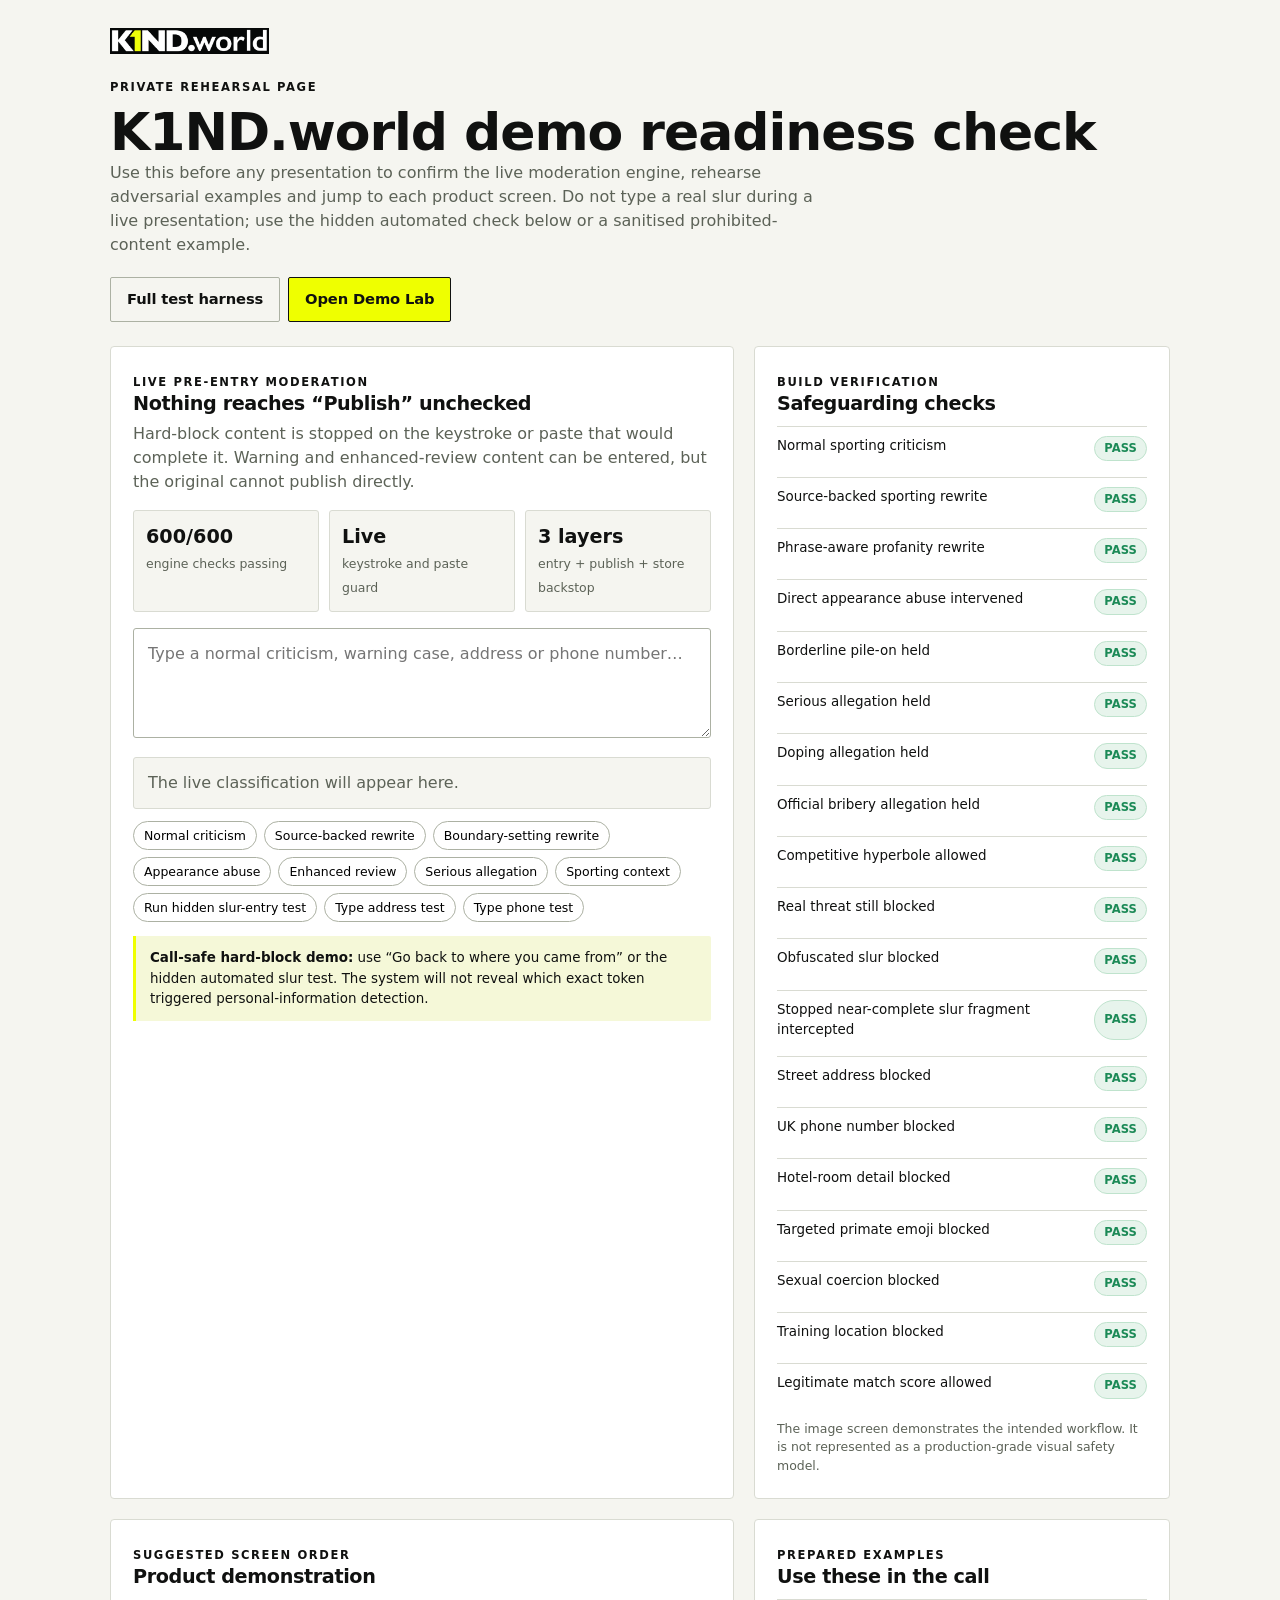
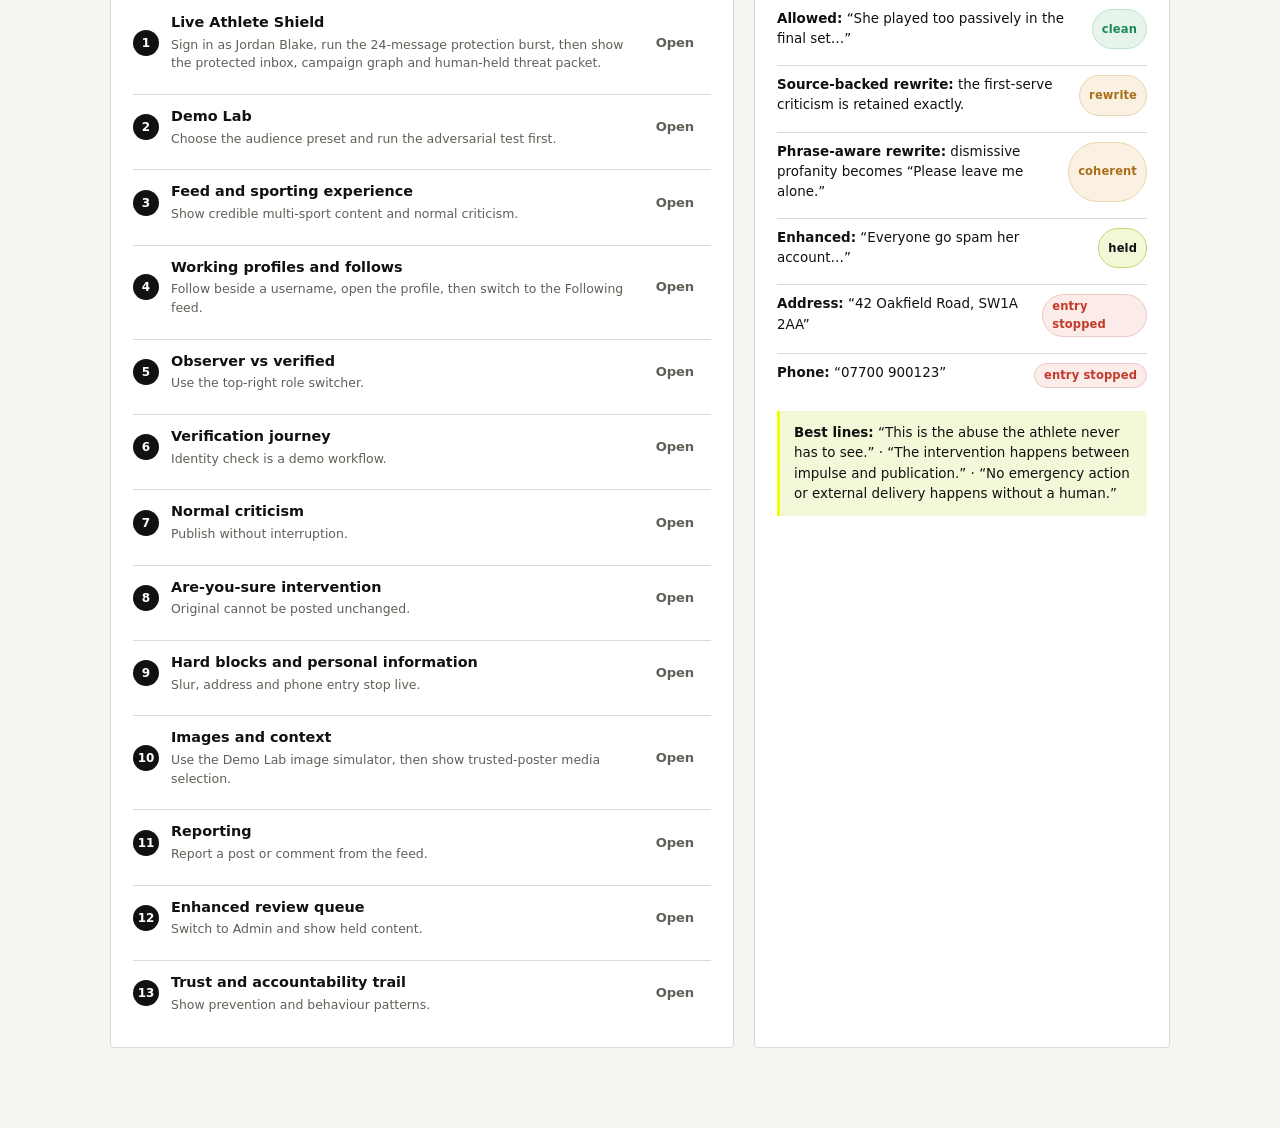
==== commit 991de256: "Refresh K1ND.world as a product-first app" ====
--- a/demo-rehearsal.html
+++ b/demo-rehearsal.html
@@ -36,14 +36,15 @@
     .callout { margin-top:14px; padding:12px 14px; border-left:3px solid var(--teal); background:var(--teal-tint); border-radius:0 var(--r-sm) var(--r-sm) 0; font-size:.84rem; }
     @media (max-width:850px) { .demo-grid { grid-template-columns:1fr; } .status-grid { grid-template-columns:1fr; } }
   </style>
+  <link rel="stylesheet" href="/assets/css/product.css?v=mvp.10.2026.brand1">
 </head>
 <body>
   <main class="demo-shell">
     <div class="demo-top">
       <div>
-        <a class="brand" href="/"><span class="k">K1ND</span><span class="dot">.</span><span class="world">world</span></a>
+        <a class="brand product-brand" href="/"><span class="product-brand-image" role="img" aria-label="K1ND.world"></span></a>
         <span class="eyebrow" style="display:block;margin-top:18px">Private rehearsal page</span>
-        <h1>K1ND demo readiness check</h1>
+        <h1>K1ND.world demo readiness check</h1>
         <p class="muted" style="max-width:720px">Use this before any presentation to confirm the live moderation engine, rehearse adversarial examples and jump to each product screen. Do not type a real slur during a live presentation; use the hidden automated check below or a sanitised prohibited-content example.</p>
       </div>
       <div class="row gap-8 wrap">
@@ -123,8 +124,8 @@
   </main>
 
   <script type="module">
-    import { moderateContent, TEST_CASES } from "/assets/js/moderation.js?v=4.24.1.0";
-    import { attachLiveSafetyGuard } from "/assets/js/lib/liveGuard.js?v=4.24.1.0";
+    import { moderateContent, TEST_CASES } from "/assets/js/moderation.js?v=4.24.1.brand1";
+    import { attachLiveSafetyGuard } from "/assets/js/lib/liveGuard.js?v=4.24.1.brand1";
 
     const esc = (s) => String(s).replace(/[&<>\"]/g, c => ({"&":"&amp;","<":"&lt;",">":"&gt;","\"":"&quot;"}[c]));
     const ta = document.getElementById("rehearsal");
--- a/assets/css/product.css
+++ b/assets/css/product.css
@@ -0,0 +1,240 @@
+/* Product shell for the hosted K1ND preview. Operational views keep their existing CSS. */
+:root {
+  --brand-black: #080a09;
+  --brand-accent: #eeff00;
+  --font-sans: "Gill Sans", "Gill Sans MT", "Trebuchet MS", system-ui, sans-serif;
+}
+h1, h2, h3, h4 { font-weight: 600; }
+.public-experience-active :is(b, strong, .eyebrow, .btn, .post-author, .c-name, .seal, .badge, .mini-follow),
+.product-topbar .btn, .product-mobile-nav a { font-weight: 600; }
+.product-skip-link {
+  position: fixed;
+  inset: 8px auto auto 12px;
+  z-index: 100;
+  padding: 9px 14px;
+  background: white;
+  color: var(--brand-black);
+  transform: translateY(-150%);
+}
+.product-skip-link:focus { transform: translateY(0); }
+.topbar.product-topbar {
+  background: var(--brand-black);
+  border-bottom: 1px solid #282b26;
+  backdrop-filter: none;
+}
+.product-topbar .topbar-inner {
+  display: flex;
+  min-height: 68px;
+  max-width: 1170px;
+  gap: clamp(14px, 2.4vw, 36px);
+  padding: 10px 26px;
+}
+.product-topbar .product-brand { flex: none; display: block; }
+.brand.product-brand::before { content: none; }
+.product-brand-image {
+  display: block;
+  width: clamp(118px, 15vw, 159px);
+  aspect-ratio: 2170 / 355;
+  background: var(--brand-black) url("../images/k1nd-brand-lockup.jpg") 50.07% 48.47% / 161.66% auto no-repeat;
+}
+.product-topbar .product-nav { align-self: stretch; align-items: stretch; margin: 0; gap: 3px; flex-wrap: nowrap; }
+.product-topbar .product-nav a {
+  display: inline-flex;
+  align-items: center;
+  padding: 0 13px;
+  border-radius: 4px;
+  font-size: 1rem;
+  white-space: nowrap;
+}
+.product-topbar .product-nav a.active, .product-topbar .product-nav a.active:hover {
+  background: #20231d;
+  color: var(--brand-accent);
+}
+.product-topbar .product-nav a.active::after { display: none; }
+.product-topbar .product-account { gap: 10px; }
+.product-topbar .session-identity { background: transparent; border: 0; color: white; padding-inline: 4px; white-space: nowrap; }
+.product-topbar .session-identity b { font-size: .84rem; font-weight: 600; }
+.product-topbar .product-sign-in {
+  min-height: 39px;
+  border-color: #72776d;
+  color: white;
+  white-space: nowrap;
+  background: transparent;
+}
+.product-topbar .product-sign-in:hover { color: var(--brand-black); background: white; border-color: white; }
+.public-experience-active .workspace-exit,
+body:not(.public-experience-active) .workspace-enter,
+.product-workspace-bar[hidden] { display: none; }
+.product-workspace-bar {
+  max-width: 1170px;
+  margin: auto;
+  padding: 4px 26px 12px;
+  display: flex;
+  align-items: center;
+  flex-wrap: wrap;
+  gap: 10px;
+}
+.product-workspace-bar .nav { display: flex; gap: 3px; margin: 0; }
+.product-workspace-bar .nav a { font-size: .8rem; }
+.public-experience-active { --yellow: var(--brand-accent); }
+.public-experience-active .shell-main { max-width: 1170px; padding: 38px 26px 94px; }
+.public-experience-active .product-mobile-nav { display: none; }
+.product-feed.feed-wrap {
+  display: grid;
+  grid-template-columns: minmax(0, 1fr) minmax(235px, 290px);
+  max-width: 1040px;
+  margin-inline: auto;
+  align-items: start;
+  gap: clamp(24px, 5vw, 62px);
+}
+.product-timeline { min-width: 0; }
+.product-feed .feed-page-head { display: flex; flex-direction: row; align-items: end; justify-content: space-between; margin-bottom: 13px; gap: 15px; }
+.product-feed .feed-page-head h1 {
+  margin: 4px 0;
+  font-size: clamp(2.5rem, 6vw, 3.9rem);
+  line-height: 1;
+  letter-spacing: -.05em;
+}
+.feed-intro { color: #545950; font-size: 1.04rem; }
+.product-feed .feed-filter {
+  display: flex;
+  gap: 24px;
+  padding: 0;
+  margin: 4px 0 15px;
+  background: transparent;
+  border: 0;
+  border-bottom: 1px solid #d9dbd2;
+  border-radius: 0;
+}
+.product-feed .feed-filter-btn {
+  min-height: 44px;
+  color: #545950;
+  font-size: .98rem;
+  font-weight: 600;
+  margin: 0;
+  padding: 8px 3px;
+  border-bottom: 2px solid transparent;
+}
+.product-feed .feed-filter-btn.active { color: var(--brand-black); border-bottom-color: var(--brand-black); }
+.product-feed .product-join-banner {
+  display: flex;
+  align-items: center;
+  justify-content: space-between;
+  padding: 11px 14px;
+  gap: 12px;
+  margin-bottom: 14px;
+  background: #fff;
+  border-color: #d9dbd2;
+  border-radius: 9px;
+}
+.product-join-banner b, .product-join-banner small { display: block; }
+.product-join-banner small { color: #545950; font-size: .84rem; }
+.product-join-banner .btn { flex: none; white-space: nowrap; }
+.product-feed .post { border-radius: 12px; border-color: #d9dbd2; padding: 17px 18px 13px; }
+.product-feed .post-image { margin-inline: -18px; }
+.product-feed .post-body { font-size: 1.08rem; }
+.product-feed .post-time { color: #575d53; }
+.product-feed .locked-note { background: #f4f4ef; }
+.product-feed-aside { display: grid; gap: 15px; align-self: start; }
+.product-match-card { overflow: hidden; background: var(--brand-black); color: #fff; border-radius: 13px; }
+.product-match-visual {
+  height: 145px;
+  background: center 47% / cover no-repeat url("../images/clay-lines.jpg");
+}
+.product-match-copy { padding: 19px 18px 21px; }
+.product-match-copy .eyebrow { color: var(--brand-accent); }
+.product-match-copy h2 { font-size: 2.05rem; letter-spacing: -.035em; margin: 4px 0 7px; }
+.product-match-copy p { color: #d5d8cc; margin-bottom: 16px; }
+.product-match-copy .btn { gap: 8px; }
+.product-participation {
+  padding: 15px 17px 17px;
+  border: 1px solid #d9dbd2;
+  border-radius: 10px;
+  background: #fff;
+}
+.product-participation h2 { font-size: 1.25rem; margin: 5px 0 4px; }
+.product-participation p { color: #545950; }
+.product-participation a { display: inline-block; margin-top: 10px; font-weight: 600; text-underline-offset: 3px; }
+.product-feed-footer { display: flex; flex-wrap: wrap; gap: 4px 12px; color: #545950; font-size: .83rem; }
+.product-feed-footer > span { flex-basis: 100%; }
+.product-feed-footer a { text-underline-offset: 3px; }
+.product-access-card, .auth-shell.product-auth {
+  display: grid;
+  gap: 16px;
+  width: min(100%, 440px);
+  margin: 32px auto;
+}
+.product-access-card {
+  padding: 28px;
+  border: 1px solid #d9dbd2;
+  border-radius: 12px;
+  background: #fff;
+  justify-items: start;
+}
+.product-access-card p { color: #545950; }
+.auth-shell.product-auth { padding: 0; }
+.product-auth .auth-intro h1 { margin: 4px 0 8px; font-size: clamp(2.5rem, 6vw, 3.5rem); }
+.product-auth .auth-card { border-radius: 12px; }
+.product-auth .auth-card label { font-size: .95rem; }
+.product-auth-note { color: #545950; font-size: .85rem; }
+.product-matchday .product-match-disclosure { color: #d5d8cc; font-size: .84rem; }
+.product-matchday .arena-join-card p { color: #545950; font-size: 1rem; }
+.arena-fan-grid.product-arena-conversation { grid-template-columns: minmax(0, 1fr); }
+.composer-samples summary { cursor: pointer; font-size: .9rem; width: fit-content; }
+.composer-samples .cp-thumbs { margin-top: 7px; }
+.product-preview-disclosure {
+  display: flex;
+  gap: 8px;
+  align-items: center;
+  margin-bottom: 16px;
+  padding: 11px 14px;
+  border: 1px solid #d9dbd2;
+  border-radius: 8px;
+  background: white;
+  color: #3b4138;
+}
+.product-preview-disclosure svg { flex: none; }
+@media (max-width: 850px) {
+  .product-feed.feed-wrap { gap: 22px; }
+  .product-topbar .topbar-inner { gap: 15px; }
+  .product-topbar .product-nav a { padding-inline: 10px; }
+  .product-topbar .session-identity span { display: none; }
+}
+@media (max-width: 720px) {
+  .product-topbar .topbar-inner { min-height: 56px; padding: 8px 16px; }
+  .product-topbar .product-nav { display: none; }
+  .product-topbar .product-account { gap: 5px; }
+  .product-topbar .session-identity { display: none; }
+  .product-topbar .workspace-enter, .product-topbar .workspace-exit { font-size: .73rem; padding-inline: 6px; }
+  .product-topbar .product-sign-in { min-height: 35px; }
+  .public-experience-active .shell-main { padding: 22px 15px 94px; }
+  .public-experience-active .product-mobile-nav, .product-mobile-nav {
+    display: grid;
+    grid-template-columns: repeat(4, minmax(0, 1fr));
+    position: fixed;
+    z-index: 60;
+    inset: auto 0 0;
+    padding: 5px max(8px, env(safe-area-inset-right)) max(5px, env(safe-area-inset-bottom));
+    border-top: 1px solid #d9dbd2;
+    background: white;
+  }
+  .product-mobile-nav a {
+    min-height: 47px;
+    display: flex;
+    flex-direction: column;
+    align-items: center;
+    justify-content: center;
+    gap: 2px;
+    padding: 3px 0;
+    font-size: .77rem;
+  }
+  .product-mobile-nav a svg { width: 21px; height: 21px; }
+  .product-mobile-nav a.active { color: var(--brand-black); background: #f1f1e9; }
+  .product-feed.feed-wrap { grid-template-columns: 1fr; }
+  .product-feed .feed-page-head { align-items: start; }
+  .product-match-visual { height: 128px; }
+  .product-access-card, .auth-shell.product-auth { margin-top: 16px; }
+}
+@media (prefers-reduced-motion: reduce) {
+  .product-topbar *, .product-feed *, .product-mobile-nav * { transition-duration: .01ms !important; }
+}
